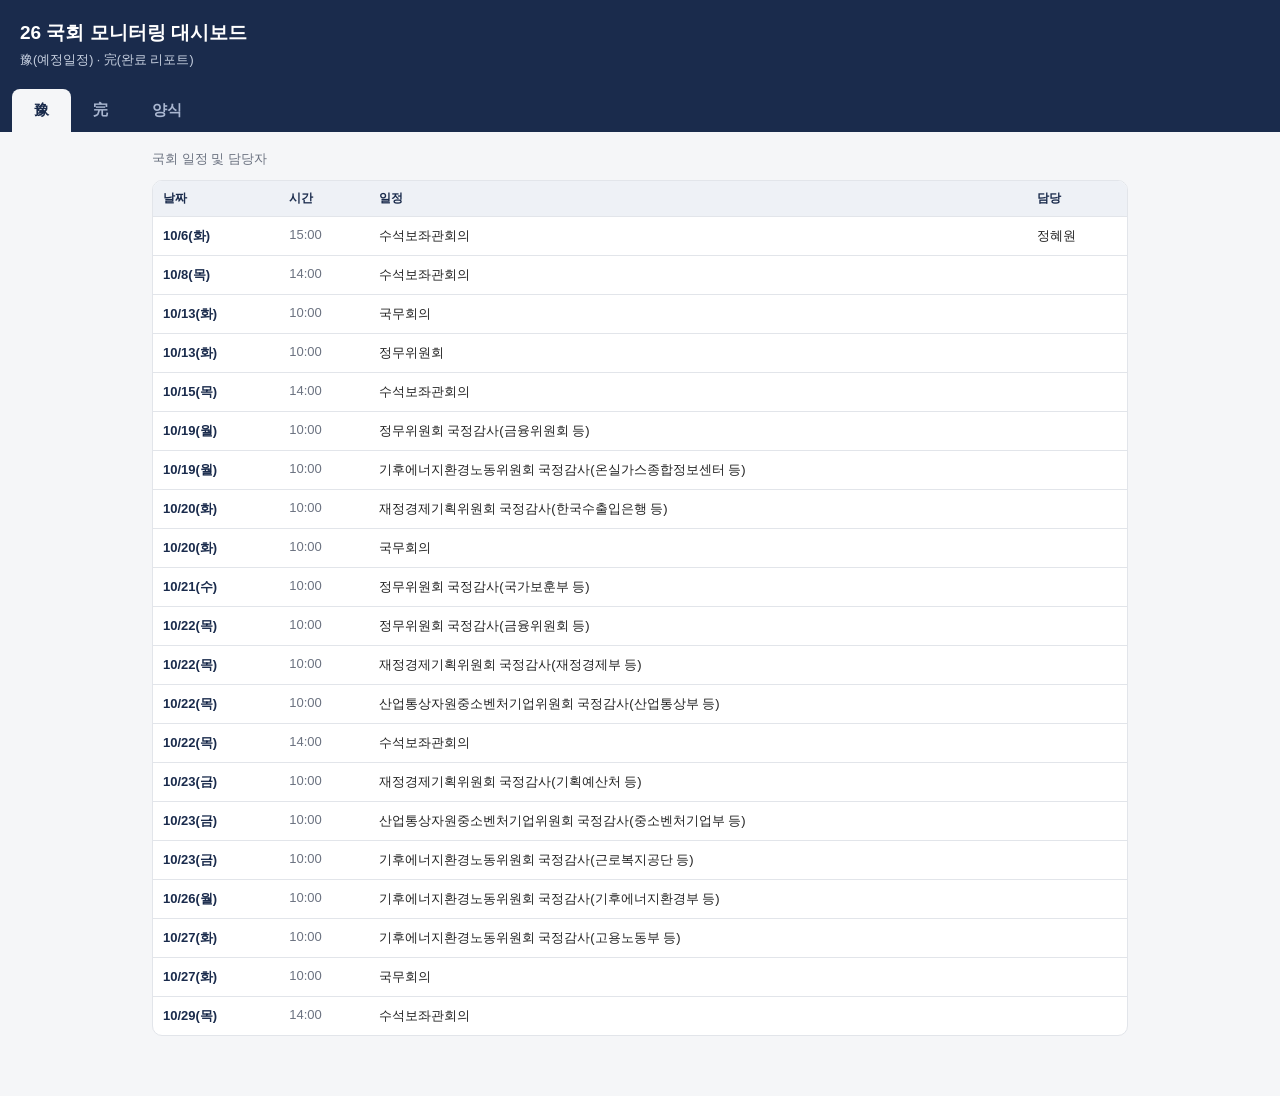
==== index.html @ 40f3c639 "Move Oct 6 cabinet meeting to completed and add supplied report" ====
<!DOCTYPE html>
<html lang="ko">
<head>
<meta charset="UTF-8">
<meta name="viewport" content="width=device-width, initial-scale=1.0">
<title>26 국회 모니터링 대시보드</title>
<style>
  * { box-sizing: border-box; }
  body {
    margin: 0;
    font-family: -apple-system, BlinkMacSystemFont, "Segoe UI", "Malgun Gothic", sans-serif;
    background: #f5f6f8;
    color: #222;
  }
  .tab-radio { display: none; }

  header {
    background: #1a2b4c;
    color: #fff;
    padding: 20px 20px;
  }
  header h1 {
    margin: 0;
    font-size: 19px;
    font-weight: 700;
  }
  header p {
    margin: 6px 0 0;
    font-size: 12.5px;
    color: #c7d0e0;
  }

  .tabs {
    display: flex;
    background: #1a2b4c;
    padding: 0 12px;
  }
  .tab-btn {
    display: inline-block;
    padding: 12px 22px;
    color: #a9b6d0;
    font-size: 15px;
    font-weight: 600;
    border-radius: 8px 8px 0 0;
    cursor: pointer;
  }
  #tab-yeo:checked ~ .tabs label[for="tab-yeo"],
  #tab-wan:checked ~ .tabs label[for="tab-wan"],
  #tab-forms:checked ~ .tabs label[for="tab-forms"] {
    background: #f5f6f8;
    color: #1a2b4c;
  }

  main {
    max-width: 1000px;
    margin: 0 auto;
    padding: 18px 12px 60px;
  }
  .panel { display: none; }
  #tab-yeo:checked ~ main #panel-upcoming { display: block; }
  #tab-wan:checked ~ main #panel-done { display: block; }

  .panel-desc {
    margin: 0 0 12px;
    font-size: 13px;
    color: #6b7280;
  }

  .table-wrap {
    width: 100%;
    overflow-x: auto;
    -webkit-overflow-scrolling: touch;
    background: #ffffff;
    border: 1px solid #e2e5ea;
    border-radius: 10px;
  }
  table {
    width: 100%;
    min-width: 480px;
    border-collapse: collapse;
  }
  thead th {
    background: #eef1f6;
    color: #1a2b4c;
    font-size: 12px;
    text-align: left;
    padding: 9px 10px;
    border-bottom: 1px solid #e2e5ea;
    white-space: nowrap;
  }
  tbody td {
    padding: 10px 10px;
    font-size: 13px;
    border-bottom: 1px solid #e2e5ea;
    vertical-align: top;
  }
  tbody tr:last-child td { border-bottom: none; }
  tbody tr.done-row { background: #f0f3f8; }
  td.col-date {
    white-space: nowrap;
    font-weight: 700;
    color: #1a2b4c;
  }
  td.col-time {
    white-space: nowrap;
    color: #6b7280;
  }
  td.col-report { min-width: 140px; }

  .no-report {
    color: #9aa1ab;
    font-size: 12px;
  }

  .report-btn {
    display: inline-block;
    border: 1px solid #bfe3bf;
    background: #eef6ee;
    color: #2f7a3d;
    padding: 6px 10px;
    border-radius: 7px;
    font-size: 12px;
    font-weight: 600;
    cursor: pointer;
    font-family: inherit;
  }

  .modal-overlay {
    display: none;
    position: fixed;
    inset: 0;
    background: rgba(20, 24, 34, 0.55);
    z-index: 1000;
    padding: 16px;
    align-items: center;
    justify-content: center;
  }
  .modal-overlay.open {
    display: flex;
  }
  .modal-box {
    background: #fff;
    border-radius: 12px;
    width: 100%;
    max-width: 640px;
    max-height: 85vh;
    display: flex;
    flex-direction: column;
    overflow: hidden;
    box-shadow: 0 10px 40px rgba(0,0,0,0.25);
  }
  .modal-header {
    display: flex;
    justify-content: flex-end;
    gap: 8px;
    padding: 10px 12px;
    border-bottom: 1px solid #e2e5ea;
    flex-shrink: 0;
  }
  .modal-header button {
    border: 1px solid #d5d9e0;
    background: #f5f6f8;
    color: #1a2b4c;
    padding: 7px 12px;
    border-radius: 7px;
    font-size: 12.5px;
    font-weight: 600;
    cursor: pointer;
    font-family: inherit;
  }
  .modal-header button#copyBtn {
    border-color: #bfe3bf;
    background: #eef6ee;
    color: #2f7a3d;
  }
  .modal-header button#closeBtn {
    border-color: #e3c1c1;
    background: #fbeeee;
    color: #a33b3b;
  }
  .modal-body {
    white-space: pre-wrap;
    font-size: 12.5px;
    line-height: 1.6;
    padding: 14px;
    color: #333;
    overflow-y: auto;
  }
  #tab-forms:checked ~ main #panel-forms { display: block; }
  .form-buttons { display: flex; flex-wrap: wrap; gap: 12px; }
  .form-buttons button { padding: 14px 20px; font-size: 14px; }
  .modal-body { overflow-wrap: anywhere; }
  .modal-title { margin: 0 auto 0 0; align-self: center; font-size: 14px; color: #1a2b4c; }
  .modal-status { padding: 0 14px; font-size: 12px; color: #a33b3b; }
  .modal-status:empty { display: none; }
  button:focus-visible, .tab-btn:focus-visible { outline: 2px solid #2f7a3d; outline-offset: 3px; }
  .done-totals { text-align: right; font-size: 13px; font-weight: 600; color: #1a2b4c; margin: 0 0 12px; }
  .month-group { margin-bottom: 14px; border: 1px solid #d5dce7; border-radius: 10px; background: #fff; overflow: hidden; }
  .month-group summary { display: flex; justify-content: space-between; align-items: center; gap: 12px; padding: 14px 16px; background: #e8edf5; color: #1a2b4c; font-size: 15px; font-weight: 700; cursor: pointer; list-style: none; }
  .month-group summary::-webkit-details-marker { display: none; }
  .month-group summary:focus-visible { outline: 2px solid #2f7a3d; outline-offset: -3px; }
  .month-toggle { font-size: 12px; font-weight: 500; }
  .month-group .when-open { display: none; }
  .month-group[open] .when-open { display: inline; }
  .month-group[open] .when-closed { display: none; }
  .month-group .table-wrap { border: 0; border-top: 1px solid #d5dce7; border-radius: 0; }

  /* Fit both schedule tables to phone screens without hiding content. */
  @media (max-width: 600px) {
    main { padding: 14px 8px 40px; }
    table { min-width: 0; table-layout: fixed; }
    thead th, tbody td { padding: 10px 4px; font-size: 12px; line-height: 1.5; }
    thead th:nth-child(1) { width: 65px; }
    thead th:nth-child(2) { width: 44px; }
    thead th:nth-child(4) { width: 46px; }
    #panel-done thead th:nth-child(5) { width: 48px; }
    td.col-time { white-space: normal; overflow-wrap: anywhere; }
    tbody td:nth-child(3), tbody td:nth-child(4) {
      white-space: normal;
      overflow-wrap: anywhere;
      word-break: normal;
    }
    td.col-report { min-width: 0; }
    .col-report .report-btn {
      width: 100%;
      min-height: 40px;
      padding: 6px 2px;
      white-space: nowrap;
    }
    .month-group summary { padding: 12px 10px; }
  }
</style>
</head>
<body>

<input type="radio" id="tab-yeo" name="tabgroup" class="tab-radio" checked>
<input type="radio" id="tab-wan" name="tabgroup" class="tab-radio">
<input type="radio" id="tab-forms" name="tabgroup" class="tab-radio">

<header>
  <h1>26 국회 모니터링 대시보드</h1>
  <p>豫(예정일정) · 完(완료 리포트)</p>
</header>

<div class="tabs">
  <label for="tab-yeo" class="tab-btn">豫</label>
  <label for="tab-wan" class="tab-btn">完</label>
  <label for="tab-forms" class="tab-btn" tabindex="0">양식</label>
</div>

<main>
  <section class="panel" id="panel-upcoming">
    <p class="panel-desc">국회 일정 및 담당자</p>
    <div class="table-wrap">
      <table>
        <thead>
          <tr><th>날짜</th><th>시간</th><th>일정</th><th>담당</th></tr>
        </thead>
        <tbody>
          
          
          <tr>
            <td class="col-date">10/6(화)</td>
            <td class="col-time">15:00</td>
            <td>수석보좌관회의</td>
            <td>정혜원</td>
          </tr>
          <tr>
            <td class="col-date">10/8(목)</td>
            <td class="col-time">14:00</td>
            <td>수석보좌관회의</td>
            <td></td>
          </tr>
          <tr>
            <td class="col-date">10/13(화)</td>
            <td class="col-time">10:00</td>
            <td>국무회의</td>
            <td></td>
          </tr>
          <tr>
            <td class="col-date">10/13(화)</td>
            <td class="col-time">10:00</td>
            <td>정무위원회</td>
            <td></td>
          </tr>
          <tr>
            <td class="col-date">10/15(목)</td>
            <td class="col-time">14:00</td>
            <td>수석보좌관회의</td>
            <td></td>
          </tr>
          <tr>
            <td class="col-date">10/19(월)</td>
            <td class="col-time">10:00</td>
            <td>정무위원회 국정감사(금융위원회 등)</td>
            <td></td>
          </tr>
          <tr>
            <td class="col-date">10/19(월)</td>
            <td class="col-time">10:00</td>
            <td>기후에너지환경노동위원회 국정감사(온실가스종합정보센터 등)</td>
            <td></td>
          </tr>
          <tr>
            <td class="col-date">10/20(화)</td>
            <td class="col-time">10:00</td>
            <td>재정경제기획위원회 국정감사(한국수출입은행 등)</td>
            <td></td>
          </tr>
          <tr>
            <td class="col-date">10/20(화)</td>
            <td class="col-time">10:00</td>
            <td>국무회의</td>
            <td></td>
          </tr>
          <tr>
            <td class="col-date">10/21(수)</td>
            <td class="col-time">10:00</td>
            <td>정무위원회 국정감사(국가보훈부 등)</td>
            <td></td>
          </tr>
          <tr>
            <td class="col-date">10/22(목)</td>
            <td class="col-time">10:00</td>
            <td>정무위원회 국정감사(금융위원회 등)</td>
            <td></td>
          </tr>
          <tr>
            <td class="col-date">10/22(목)</td>
            <td class="col-time">10:00</td>
            <td>재정경제기획위원회 국정감사(재정경제부 등)</td>
            <td></td>
          </tr>
          <tr>
            <td class="col-date">10/22(목)</td>
            <td class="col-time">10:00</td>
            <td>산업통상자원중소벤처기업위원회 국정감사(산업통상부 등)</td>
            <td></td>
          </tr>
          <tr>
            <td class="col-date">10/22(목)</td>
            <td class="col-time">14:00</td>
            <td>수석보좌관회의</td>
            <td></td>
          </tr>
          <tr>
            <td class="col-date">10/23(금)</td>
            <td class="col-time">10:00</td>
            <td>재정경제기획위원회 국정감사(기획예산처 등)</td>
            <td></td>
          </tr>
          <tr>
            <td class="col-date">10/23(금)</td>
            <td class="col-time">10:00</td>
            <td>산업통상자원중소벤처기업위원회 국정감사(중소벤처기업부 등)</td>
            <td></td>
          </tr>
          <tr>
            <td class="col-date">10/23(금)</td>
            <td class="col-time">10:00</td>
            <td>기후에너지환경노동위원회 국정감사(근로복지공단 등)</td>
            <td></td>
          </tr>
          <tr>
            <td class="col-date">10/26(월)</td>
            <td class="col-time">10:00</td>
            <td>기후에너지환경노동위원회 국정감사(기후에너지환경부 등)</td>
            <td></td>
          </tr>
          <tr>
            <td class="col-date">10/27(화)</td>
            <td class="col-time">10:00</td>
            <td>기후에너지환경노동위원회 국정감사(고용노동부 등)</td>
            <td></td>
          </tr>
          <tr>
            <td class="col-date">10/27(화)</td>
            <td class="col-time">10:00</td>
            <td>국무회의</td>
            <td></td>
          </tr>
          <tr>
            <td class="col-date">10/29(목)</td>
            <td class="col-time">14:00</td>
            <td>수석보좌관회의</td>
            <td></td>
          </tr>
        </tbody>
      </table>
    </div>
  </section>

  <section class="panel" id="panel-done">
    <p class="panel-desc">월별 일정을 펼쳐 리포트를 확인하세요.</p>
    <div class="done-totals" id="doneTotals">회의 31개 · 리포트 25개</div>
    <div id="doneMonths">
      <details class="month-group" data-month="2026-10" open>
        <summary><span>'26.10月</span><span class="month-toggle"><span class="when-closed">펼치기 ▼</span><span class="when-open">접기 ▲</span></span></summary>
        <div class="table-wrap"><table><thead>
          <tr><th>날짜</th><th>시간</th><th>일정</th><th>담당</th><th>리포트</th></tr>
        </thead><tbody>
          <tr class="done-row">
            <td class="col-date">10/6(화)</td>
            <td class="col-time">10:00</td>
            <td>국무회의</td>
            <td>정혜원</td>
            <td class="col-report"><button class="report-btn" data-target="report-25">보기</button></td>
          </tr>
          <tr class="done-row">
            <td class="col-date">10/6(화)</td>
            <td class="col-time">10:00</td>
            <td>기후에너지환경노동위원회</td>
            <td>김윤정</td>
            <td class="col-report"><button class="report-btn" data-target="report-24">보기</button></td>
          </tr>
          <tr class="done-row">
            <td class="col-date">10/1(목)</td>
            <td class="col-time">10:00</td>
            <td>재정경제기획위원회 조세소위원회</td>
            <td>김윤정</td>
            <td class="col-report">미방</td>
          </tr>
                  <tr class="done-row">
            <td class="col-date">10/1(목)</td>
            <td class="col-time">14:00</td>
            <td>국회 본회의</td>
            <td>김윤정</td>
            <td class="col-report"><button class="report-btn" data-target="report-21">보기</button></td>
          </tr>
          <tr class="done-row">
            <td class="col-date">10/1(목)</td>
            <td class="col-time">15:00</td>
            <td>수석보좌관회의</td>
            <td>기하영</td>
            <td class="col-report"><button class="report-btn" data-target="report-22">보기</button></td>
          </tr>
          <tr class="done-row">
            <td class="col-date">10/1(목)</td>
            <td class="col-time"></td>
            <td>정무위원회</td>
            <td>김윤정</td>
            <td class="col-report"><button class="report-btn" data-target="report-23">보기</button></td>
          </tr>
        </tbody></table></div>
      </details>
      <details class="month-group" data-month="2026-09">
        <summary><span>'26.9月</span><span class="month-toggle"><span class="when-closed">펼치기 ▼</span><span class="when-open">접기 ▲</span></span></summary>
        <div class="table-wrap"><table><thead>
          <tr><th>날짜</th><th>시간</th><th>일정</th><th>담당</th><th>리포트</th></tr>
        </thead><tbody>
          <tr class="done-row">
            <td class="col-date">9/29(화)</td>
            <td class="col-time">10:00</td>
            <td>국무회의</td>
            <td>정혜원</td>
            <td class="col-report"><button class="report-btn" data-target="report-20">보기</button></td>
          </tr>
          <tr class="done-row">
            <td class="col-date">9/29(화)</td>
            <td class="col-time">14:00</td>
            <td>기후에너지환경노동위원회 법안소위(화관법, 전기사업법 등)</td>
            <td>김윤정</td>
            <td class="col-report">취소</td>
          </tr>
          <tr class="done-row">
            <td class="col-date">9/28(월)</td>
            <td class="col-time">14:00</td>
            <td>재정경제기획위원회 전체회의(국감 증인 의결)</td>
            <td>정혜원</td>
            <td class="col-report"><button class="report-btn" data-target="report-17">보기</button></td>
          </tr>
          <tr class="done-row">
            <td class="col-date">9/28(월)</td>
            <td class="col-time">16:00</td>
            <td>정무위원회 전체회의(국감 증인 의결)</td>
            <td>조환성</td>
            <td class="col-report"><button class="report-btn" data-target="report-18">보기</button></td>
          </tr>
          <tr class="done-row">
            <td class="col-date">9/28(월)</td>
            <td class="col-time">17:00</td>
            <td>기후에너지환경노동위원회 전체회의(국감 증인 의결)</td>
            <td>김윤정</td>
            <td class="col-report"><button class="report-btn" data-target="report-19">보기</button></td>
          </tr>
          <tr class="done-row">
            <td class="col-date">9/22(화)</td>
            <td class="col-time">09:30</td>
            <td>재정경제기획위원회 전체회의</td>
            <td>곽동현</td>
            <td class="col-report"><button class="report-btn" data-target="report-15">보기</button></td>
          </tr>
          <tr class="done-row">
            <td class="col-date">9/22(화)</td>
            <td class="col-time">09:30</td>
            <td>산업통상자원중소벤처기업위원회 전체회의</td>
            <td>정혜원</td>
            <td class="col-report"><button class="report-btn" data-target="report-16">보기</button></td>
          </tr>
          <tr class="done-row">
            <td class="col-date">9/21(월)</td>
            <td class="col-time">14:00</td>
            <td>수석보좌관회의</td>
            <td>곽동현</td>
            <td class="col-report"><button class="report-btn" data-target="report-14">보기</button></td>
          </tr>
          <tr class="done-row">
            <td class="col-date">9/18(금)</td>
            <td class="col-time">10:00</td>
            <td>대통령 기자회견</td>
            <td>조환성</td>
            <td class="col-report"><button class="report-btn" data-target="report-13">보기</button></td>
          </tr>
          <tr class="done-row">
            <td class="col-date">9/17(목)</td>
            <td class="col-time">10:00</td>
            <td>정무위원회</td>
            <td>김윤정</td>
            <td class="col-report"><button class="report-btn" data-target="report-11">보기</button></td>
          </tr>
          <tr class="done-row">
            <td class="col-date">9/17(목)</td>
            <td class="col-time">11:00</td>
            <td>산업통상자원중소벤처기업위원회 전체회의</td>
            <td>김윤정</td>
            <td class="col-report">취소</td>
          </tr>
<tr class="done-row">
            <td class="col-date">9/17(목)</td>
            <td class="col-time">14:00</td>
            <td>정기회/본회의</td>
            <td>김윤정</td>
            <td class="col-report"><button class="report-btn" data-target="report-12">보기</button></td>
          </tr>
<tr class="done-row">
            <td class="col-date">9/15(화)</td>
            <td class="col-time">10:00</td>
            <td>국무회의</td>
            <td>조환성</td>
          <td class="col-report">미방</td></tr>
<tr class="done-row"><td class="col-date">9/15(화)</td><td class="col-time">10:00</td><td>재정경제부장관 인사청문회</td><td>곽동현</td><td class="col-report"><button class="report-btn" data-target="report-7">보기</button></td></tr>
<tr class="done-row">
            <td class="col-date">9/11(금)</td>
            <td class="col-time">14:00</td>
            <td>본회의-대정부질문(경제)</td>
            <td>김윤정</td>
          <td class="col-report"><button class="report-btn" data-target="report-6">보기</button></td></tr>
<tr class="done-row"><td class="col-date">9/11(금)</td><td class="col-time">14:00</td><td>수석보좌관회의</td><td>조환성</td><td class="col-report"><button class="report-btn" data-target="report-10">보기</button></td></tr>
<tr class="done-row">
            <td class="col-date">9/10(목)</td>
            <td class="col-time">14:00</td>
            <td>본회의-대정부질문(외교통일안보)</td>
            <td>정혜원</td>
          <td class="col-report"><button class="report-btn" data-target="report-9">보기</button></td></tr>
<tr class="done-row">
            <td class="col-date">9/10(목)</td>
            <td class="col-time">14:00</td>
            <td>수석보좌관회의</td>
            <td>기하영</td>
          <td class="col-report">미방</td></tr>
<tr class="done-row">
            <td class="col-date">9/9(수)</td>
            <td class="col-time">14:00</td>
            <td>본회의-대정부질문(정치)</td>
            <td>곽동현</td>
          <td class="col-report"><button class="report-btn" data-target="report-8">보기</button></td></tr>
<tr class="done-row">
            <td class="col-date">9/8(화)</td>
            <td class="col-time">14:00</td>
            <td>재정경제기획위원회 전체회의</td>
            <td>정혜원</td>
            <td class="col-report">
              <button class="report-btn" data-target="report-5">보기</button>
            </td>
          </tr>
<tr class="done-row">
            <td class="col-date">9/8(화)</td>
            <td class="col-time">10:00</td>
            <td>국무회의</td>
            <td>기하영</td>
            <td class="col-report">미방</td>
          </tr>
<tr class="done-row">
            <td class="col-date">9/8(화)</td>
            <td class="col-time">본회의 산회 직후</td>
            <td>과학기술정보방송통신위원회(SMR특별법-허성근)</td>
            <td>조환성</td>
            <td class="col-report">
              <button class="report-btn" data-target="report-3">보기</button>
              
            </td>
          </tr>
<tr class="done-row">
            <td class="col-date">9/8(화)</td>
            <td class="col-time">본회의 산회 직후</td>
            <td>기후에너지환경노동위원회</td>
            <td>기하영</td>
            <td class="col-report">
              <button class="report-btn" data-target="report-4">보기</button>
              
            </td>
          </tr>
<tr class="done-row">
            <td class="col-date">9/3(목)</td>
            <td class="col-time">10:00</td>
            <td>정무위원회 전체회의</td>
            <td>김윤정&amp;조환성</td>
            <td class="col-report">
              <button class="report-btn" data-target="report-1">보기</button>
              
            </td>
          </tr>
<tr class="done-row">
            <td class="col-date">9/3(목)</td>
            <td class="col-time">14:00</td>
            <td>수석보좌관회의</td>
            <td>곽동현</td>
            <td class="col-report">
              <button class="report-btn" data-target="report-2">보기</button>
              
            </td>
          </tr>
</tbody></table></div>
      </details>
    </div>
  </section>
  <section class="panel" id="panel-forms">
    <p class="panel-desc">보고서 작성용 프롬프트와 양식을 확인하고 복사하세요.</p>
    <div class="form-buttons">
      <button type="button" class="report-btn" data-target="form-prompt">프롬프트 공유</button>
      <button type="button" class="report-btn" data-target="form-sample">Sample</button>
    </div>
  </section>
</main>

<div class="modal-overlay" id="modalOverlay">
  <div class="modal-box" role="dialog" aria-modal="true" aria-labelledby="modalTitle">
    <div class="modal-header">
      <h2 class="modal-title" id="modalTitle">리포트</h2>
      <button id="copyBtn" type="button">복사하기</button>
      <button id="closeBtn" type="button">닫기</button>
    </div>
    <div class="modal-status" id="modalStatus" role="status" aria-live="polite"></div>
    <div class="modal-body" id="modalBody" tabindex="0"></div>
  </div>
</div>

<script>
  var REPORTS = {
  "report-25": "[26년 10월 6일, 제 43회 국무회의] \n\no 당사관련 직접적 언급은 없었음. 다만 중동전쟁에 따른 에너지 수급 동향과 원유 운임 지원이 언급됨. \n\n[국제 정세 및 에너지 수급 동향]\n허정 재정경제부 제2차관: 미·이란 협상 대치와 중국의 석유제품 수출 중단 등 불확실성이 이어지는 가운데, G7의 비축유 공동 방출 합의 소식으로 국제 유가가 소폭 하락함. 사우디 동서 송유관 일부 재가동과 대체 수송·항로 활용으로 중동산 석유 수출 물량은 전쟁 전의 90% 이상 수준으로 회복된 것으로 추정된다고 밝힘 \n대통령: 11월 원유 확보율이 70%로 제시된 이유와, 추가 확보 물량을 현물시장에서 조달하는 것인지 질문\n-> 문신학 청와대 경제성장수석: 현물시장이 아니라 원유 조달은 장기계약이 약 60~70%, 현물 구매가 약 30%라고 설명. 11월 확보율은 장기 계약 물량의 인도 일정이 조정되는 상황도 반영된 수치라고 덧붙임.\n-> 허정 재정경제부 제2차관 : 자료에 처음 70%로 기재됐으나 산업부가 전날 참고자료에서 80%로 수정했다고 설명. 시간이 지나면서 확보량이 늘어날 수 있다고 밝힘 \n\n[원유 대체 도입과 운임 지원]\n대통령: 비중동 지역 원유는 운송 거리가 길어 운임이 오를 수 있다며, 운임 차액 지원을 현재 25%에서 100%까지 확대하는 것인지 확인. 재정 소요 규모와 배럴당 지원액도 질문\n-> 허정 제정경제부 2차관: 운임 차액 지원을 100%까지 확대할 방침이라고 답합. 전체 재정 부담은 크지 않을 것으로 보지만, 구체적인 배럴당 금액은 확인해 답변하겠다고 함.\n대통령: 지원액 자체가 크지 않더라도 기업의 조달 의사결정을 앞당기는 데 도움이 될 수 있다고 언급. \n\no 기타 : 국무회의 안건 \n - 국정감사와 국회/정부 협력 당부, 농어촌 지원과 상생협력기금 조성 규모 확대 (3,555억->1조), 금융기관 개인 정보 유출의 신속한 대응 및 사이버 보안 역량 강조, 수사/공조 기간 개편과 공정한 법 집행, 김장철 물가 민생 대응, 불법 사금융과 취약계층 금융지원, 복지 돌봄 AI 활용 확대, 암표 방지 대책. 농어촌 기본 소득과 지역활성화 방안, 묵은 농지를 활용안 및 태양광 규제 개선, 장례식장 표준 약관과 공정한 거래, 겨울철 취약계층. 농가 지원",
  "report-24": "[ '26.10.6. 국정감사 - 기노위 오전 종료]\n● 안세창 기획조정실장 업무보고 중 Biz.관련 일부 언급\n● 윤재옥(국) 호남 반도체 산단 입지 결정 및 전력공급 계획 실현 가능성 질의 관련 TM 언급 \n\n○ 안세창 기획조정실장 업무보고\n• Biz.관련 주요 내용 | 전력감독원 신설, 전기차 보급 가속화, 배터리 폐자원 순환 이용 강화, 가습기살균제 피해구제법 운영\n• 전문 중 주요 발언 |\n- 재생에너지 확산과 전력망 참여 주체가 폭발적으로 증가하면서 시스템이 복잡해지고 전력산업이 구조적 전환기를 맞이하고 있습니다. 전력감독원을 신설해서 계통 안정성과 시장 공정성을 높이고자 합니다.\n- 전기차 보급도 더 가속화하겠습니다. 택시 렌터카와 같은 영업용 차량을 대상으로 한 전환 지원금, 법인 업무용 차량, 법인 세액 등 인센티브를 확대하겠습니다. 배달용 이륜차, 농기계, 건설기계, 선박 등에 전기화도 추진하겠습니다. 충전 요금 부담 완화를 위한 정책들도 이어나가겠습니다.\n- 배터리 광물, 희토류 등 핵심 광물을 함유한 미래 폐자원의 순환 이용을 강화하겠습니다. 리튬과 희토류의 회수·추출 및 재생에너지 생산까지 아우르는 순환연료 공급 시스템도 구축하겠습니다. 공공과 민간이 함께하는 탈플라스틱 사회도 실현해 나가겠습니다.\n- 올해 4월 개정된 가습기살균제 피해구제법이 10월 8일 시행됩니다.법 시행과 함께 심의 신청 접수를 시작하여 새로운 배상 체계 적용을 차질없이 개시하겠습니다.\n\n○ 윤재옥(국) 질의 (TM 직접 언급)\n• Biz.관련 주요 내용 | TM 직접 언급, 호남반도체 클러스터 관련\n• 전문 | \n● 호남 반도체 산단 입지 결정 및 전력공급 계획 실현 가능성 질의 관련 TM 언급 (윤재옥, 국)\n\n(요약)\n- 질의 : 호남 반도체 산단 입지 결정 주체가 정부인지 기업인지 명확한 입장 및 관련 자료 제출 요구, 전력공급 시기를 2029년 말에서 2028년 1월로 앞당긴 근거와 구체적인 공기 단축 방안, 전력공급 계획의 실현 가능성 질의\n\n- 답변 : 산업부 주관으로 관계 부처 간 전력·용수 공급 논의 진행, 기존 전력선 활용 및 공사 구간 분할 등으로 공기 단축 가능하다고 판단, 구체적인 계획과 관련 자료 별도 제출하겠음\n\n\n(전문)\n윤재옥) 장관님, 최태원 회장이 호남 반도체 클러스터 사업과 관련해서 7월 15일 기자간담회에서 “정부는 호남이 가장 좋다고 판단하신 거고 저는 그렇게 되기를 기대한다. 권한을 가지고 있는 곳에서 잘해 주시면 저희는 거기다 짓겠다”라는 입장을 발표했습니다.\n\n이 발언 취지가 기업이 결정했다고 들리십니까, 아니면 정부가 입지를 결정했다고 들리십니까?\n\n장관) 제가 이 부분은 산업부 소관이라 제가 세부적인 내용을 잘 알고 있지 못합니다. 그래서 제가 답변을 드리는 게 적절치 않아 보입니다.\n\n윤재옥) 장관께서도 반도체 부지를 선정할 때 전력·용수 관련해서 검토를 아마 하셨을 겁니다. 주무 장관이 검토하지 않은 상태에서 입지를 선정했다고 보기에는 상식적으로 어렵지 않습니까? 호남에 반도체 공장이 들어갈 때.\n\n장관) 전력과 용수가 가능한지에 대한 산업부의 실무 부처 간의 논의는 있었을 것 같고요.\n\n윤재옥) 그러니까요. 그 관련해서는 저희가 책임 있게 답변을 드렸습니다. 그래서 기업은 정부가 결정했다는 취지로 이야기를 하고 정부는 기업이 결정했다고….\n\n지금 최초 논의 시점, 또 호남 외에 후보지 검토 여부, 입지 검토 자료 등을 일체 제출하지 않고 있습니다.\n\n지금 기후부 장관께서도 지난번 상임위 업무보고 때도 제가 관련 자료를 제출하라니까 제출 안 하고 있어요, 아직도.\n\n장관) 그리고 저희가 할 수 있는 건 최대한 제출할 수 있도록 하겠습니다.\n\n윤재옥) “제출할 수 있도록 하겠습니다” 했는데 장관께 실무자들한테 확인해 보시면 자료를 제출한 게 없습니다.\n\n장관) 그러니까 저희 소관이 있을 수 있고요.\n\n윤재옥) 아닙니다. 기후부 장관 소관을 저희들이 자료 요청을 하지, 남의 부처 자료를 어떻게 요청하겠습니까? 확인해 보세요.\n\n그리고 지난 7월 16일 날 호남 반도체 산단 1단계 전력공급 방안 잠정안을 발표하면서 29년 말까지 1단계 공급선로 구축을 목표로 사업을 추진하겠다고 발표를 했는데, 8월 11일 날 메가 프로젝트 2차 민관합동점검회의에서 대통령께서 전력·용수 공급계획도 차질 없이 준비해야 한다고 지시하자 기후부는 1단계 공급선로 구축을 2028년 1월로 앞당기겠다고 발표를 했어요.\n\n대통령 말씀에 따라 앞당기겠다고 말씀을 하셨는데, 이렇게 갑자기 1년을 당기겠다고 발표한 근거가 있습니까? 이게 어떤 공기를 어떻게 단축해서 1년을 앞당기겠다는 생각이십니까?\n\n장관) 전체적으로 호남 지역의 반도체 공장을 설치하는 문제는 산업부가 주관하고 있고요. 산업부와 협력해서 저희가….\n\n윤재옥) 산업부가 그걸 와 가지고 발표를 기후부에서 했다니까, 이거 당기겠다고.\n\n장관) 말씀드립니다. 그래서 산업부 쪽에서 언제까지 전력과 용수 공급을 해 달라는 요청이 실무자들 간에 있고, 그에 따라서 저희가 발표를….\n\n윤재옥) 그런데 언론에서 너무 일정이 빠듯하지 않나 하는 취지의 지적을 하니까 기후부에서는 어떻게 이야기하느냐 하면 “주말에도 작업을 쉬지 않고 필요한 경우 야간 작업을 병행하면 최대한 가능하겠다.”\n\n이게 지금 농업적 근면성을 근거로 해결될 수 있는 과제입니까? 예를 들어 이런 과정을 얼마나 단축하고, 공기를 어떻게 단축하고, 새로운 기술을 어떻게 도입해서 하겠다, 이렇게 발표를 해야 신뢰가 가지 않습니까?\n\n장관) 세부적인 사안은 서면으로 제출하겠습니다. 그런 과정에 추후에 무슨 다른 위법한 사안이나 그런 게 없는 걸로 알고 있습니다.\n\n윤재옥) 정부만 전격전을 이유로 계속 합동회의를 하면서 이런저런 발표를 하고 있는데 기업은 완전 뒷짐 지고 있어요. 일언반구도 없어요. 이 정황을 보면 입지를 정부가 결정했다는 정황증거라고 보여집니다.\n\n그리고 28년 말까지 호남 반도체 전력공급계획의 실현 가능성을 한번 따져봤어요.\n\n광주·전남 광주특별시가 지난 9월에 2027년 6월 착공해서 28년 12월까지 준공하겠다고 구체적인 공사 일정을 발표했는데, 최근 10년간 준공된 345kV 지중송전사업 가운데 기존 전력구를 활용한 사업을 제외한 송전선로 건설사업 10건을 확인해 보니까 설계 기간이 평균 15개월, 실제 착공부터 준공까지는 평균 4년 8개월이 소요되는 것으로 이렇게 확인이 됐어요.\n\n공사 기간만 따져도 지금 정부가 제시한 기간 18개월의 3배가 넘습니다. 어떻게 이것을 할 수 있다고 생각하십니까?\n\n장관) 다행히 영광 한빛원전에서 신광주변전소까지 가는 345kV 전력선이 있었고요. 거기에서 분기하여 광주공항까지 약 32km 구간을 분개해서 하는 것은 상대적으로 신장성변전소가 준비되어 있었고….\n\n윤재옥) 장관님, 그와 관련해서 하게 되면 아직 입지도 확정 못 했죠? 설계도 지금 시작이 안 됐잖아요.\n\n장관) 그것 다 준비하고 있는 중입니다.\n\n윤재옥) 준비하고 있지, 지금 설계가 시작됐습니까? 입지가 확정됐습니까?\n\n장관) 기본 검토를 하고 있는 단계인데요. 충분히 잘할 수 있다고 생각합니다.\n\n윤재옥) 그렇게 하시다가 이것 잘못 약속한 것을 못 지키면 어떻게 해야 될 겁니까? 정치적인 파장이나 지역민들의 실망이나 여러 가지 경제적인 파급효과라는 것을 생각하고 계시는 겁니까?\n\n장관) 위원님의 우려에 대해서는 그런 일이 있지 않습니다.\n\n윤재옥) 그것을 제시하고 발표를 하셔야 되는 거예요. 이 정부에서 하는 일 중에 가장 아쉬운 게 근거나 어떤 통계나 이런 것들을 제시하지 않고 그냥 대통령의 말 한마디에 따라서 고무줄로 이렇게 공사 기간을 1년 당겨서 하겠다고 발표한단 말입니다.\n\n이게 안 될 경우에 어떻게 할 것이냐, 그리고 이게 근거가 있는 이야기냐를 검증할 수 있게 해 줘야 되지 않겠습니까?\n\n장관) 충분히 위원님이 걱정하시지 않도록 저희가 자료를 잘 제출하겠습니다. 예를 들면 이렇습니다. 설계 기간이 들어가는 게 있고요. 절대 공기도 있는 거지요. 그런데 공사도 32km 구간을 한 회사가 하느냐, 아니면 예컨대 10km 단위로 끊을 거냐, 아니면 500m 단위로 끊을 거냐에 따라서 여러모로 공기를 단축할 수 있는 방법들이 있습니다. 감안해서 저희가 계획을 세웠고 그 세부적인 사항 별도 보고드리겠습니다.\n\n\n【 '26.10.6. 기노위 국감 - 기후에너지환경부 오후 주질의 완료 】\n*SKI 계열 직접 언급 없음\n\n\u003c 간접 혹은 SK Group 유관 주요 내용 >\n● 이용우(민) 질의에 대한 장관 답변 中 -  렌터카의 전기차 전환 관리 표명\n● 정혜경(진) 질의 - 국회 토론 중 SKT 발언( AIDC의 본질이 글로벌 빅테크를 유치해서 빌려주는 사업) 인용\n● 어기구(민) 질의 - 충남 당진 SKT 데이터센터 건설 언급, SMR 개발 현황 관련\n● 곽상언(민)  질의 - 지역별로 다른 요금을 책정하는 것은 기술적으로 불가능 주장\n● 박정(민) 질의 -  전기료 선납금 (SK하이닉스 언급) 관련, 전통 산업(석유화학 언급) 지원 필요\n\n\u003c 간접 혹은 SK Group 유관 상세 >\n\n○ 이용우(민)  - B.Biz 관련 간접 영향\n• Biz.관련 주요 내용 | 렌터카 전기차/무공해차 도입 실적 및 온실가스 감축효과 未확인 관련 질의, 장관은 렌터카의 전기차 전환 관리 표명\n• 전문 중 주요 발언 | - 이용우(민) ,  = 김성환 기후부 장관\n- 네, 인천 서구 을 이용우 의원입니다, 장관님. 네, 녹색정책금융 질의하겠습니다. 정부가 22년부터 25년까지 4년 동안 온실가스 감축 기업에 지원하는 녹색정책금융을 통해 렌터카업계에만 대출 이자를 무려 약 130억 원 지원했습니다. 배터리 석유화학 분야 지원에 이어 세 번째로 큰 규모입니다. 폐지라기보다는 렌터카 업체의 운행하는 신규로 구매하는 차량을 모두 전기차로 할 수 있도록 내연차 전환 지원금도 시행한다고 하는데 이게 대출이자를 녹색정책금융으로 또 지원하고 있어요. 이 부분과 관련해서는 녹색정책금융 전반을 좀 재설계를 할 필요가 있지 않나 싶은데요. 알고 계시나요? \n= 네, 의원님 말씀 주셔서 지금 들여다보고 있습니다.\n- 같은 기간 온실가스를 포집하는 탄소 포집 활용 저장 CCUS 업계에는 약 30억 원 정도만 지원했습니다. 렌터카 업계가 약 4.3배 많은 지원을 받은 셈이죠.\n친환경 기술로 온실가스 감축 노력을 하는 기업보다 차량 대여업으로 온실가스를 직간접 배출하는 렌터카 업계가 더 많은 지원을 받는 상황입니다. 정부 지원이 없으면 추진하기 어려운 탄소감축 기술과 산업 전환 등에 정책금융을 우선 투입하는 것이 적절할 것 같은데요, 어떻습니까?\n= 제가 이 부분에 대해서는 한번 살펴보고 \n- 한번 살펴보세요. 더 심각한 문제는 기후부가 렌터카 업계의 무공해차 도입 계획서만으로 대출 이자 지원을 하고 실제 차량 도입 실적, 온실가스 감축 실적을 사후적으로 확인하지는 않는다는 겁니다. 즉 내연차를 구매했는지, 무공해차를 얼마나 구매했는지 확인하고 있지 않습니다. 이게 기후부의 회신 답변 내용이고요. 굉장히 불합리하고 기후부가 제대로 안 챙기고 있다 이런 인상인데요. 개선해야 될 것 같은데요, 어떻습니까?\n=네, 제가 최근에 모든 차량을 다 전기차 내지 수소차로 바꾸는 것과 관련해서 이 렌터카도 포함되어 있는데 위원님 말씀 주셨으니만큼 꼼꼼하게 챙겨서 차제에 렌터카도 빨리 전기차로 전환할 수 있도록 잘 챙기고 보고드리도록 하겠습니다. \n- 근본적으로는 자금 수요가 크고 감축 효과가 직접적인 기업의 탄소감축 기술 혁신 노력에 지원하는 것과는 달리 이미 예정된 영업활동의 녹색 정책자금융을 지원하는 것이 적절한지 의문입니다. 한정된 예산에 우선순위를 정해야 되는데요. 렌터카업계에 대한 대출이자 지원제도 폐지를 검토하시겠습니까?\n= 폐지라기보다는 렌터카 업체의 운행하는 신규로 구매하는 차량을 모두 전기차로 할 수 있도록 내연차 전환 지원금도 시행한다고 하는데 이게 대출이자를 녹색정책금융으로 또 지원하고 있어요. 이 부분과 관련해서는 녹색정책금융 전반을 좀 재설계를 할 필요가 있지 않나 싶은데요. 검토해서 종감 전까지 보고해 주세요. \n= 그렇게 하겠습니다.\n\n○ 정혜경(진) 질의 - SKT 언급\n• Biz.관련 주요 내용 | 국회토론 중 SKT 발언 인용\n• 전문 중 주요 발언 |  - 정혜경(진) ,  = 김성환 기후부 장관\n- 정부는 AI 3대 강국을 말하고 데이터센터를 많이 짓는 것이 국내 AI 역량을 키우는 데 어떻게 기여하는지에 대해서 밝혀야 한다고 저는 생각합니다. 얼마 전 국회 토론회에서 SKT는 AI 데이터센터의 본질이 글로벌 빅테크를 유치해서 빌려주는 사업이라고 밝혔습니다. 잘 알고 계시죠? 사실상 해외 빅테크에게 임대하거나 구독 서비스를 제공하는 부동산 사업이라는 겁니다. 해외 빅테크만 좋은 일을 시키는 것이 아니냐는 우려를 실제로 따져봐야 합니다. SKT가 밝힌 것처럼 해외 빅테크 데이터센터를 임대하는 데이터센터 수요를 국가가 모두 받아줘야 되는 겁니까? 기후부가 국내 산업과 지역에 돌아가는 이익을 따지지 않고 전력 공급부터 책임져서는 안 된다고 생각을 합니다. ....(중략) 검증하지 않은 수치로 전력계획을 결정해도 되는 겁니까?\n= 네, 아직 뭐 결정된 거 없습니다. 그거는 그 토론회 과정에서 현재 상황에 대한 여러 가지 요소들을 고려해서 그냥 전문가가 발표한 내용이고요. 아직 확정된 건 아니니까 의원님 내용을 잘 감안해서 최종적으로는 정하도록 하겠습니다.\n\n○ 어기구(민) 질의 - SKT 언급\n• Biz.관련 주요 내용 | 충남 당진 SKT 데이터센터 건설 관련 \n• 전문 중 주요 발언 |  - 어기구(민) ,  = 김성환 기후부 장관\n- 네, 우리 정혜경 의원님께서 AI 데이터센터에 대해서 걱정을 많이 하시는데 우리 당진도 지금 1기가와트 SK텔레콤에서 데이터센터를 지금 추진을 하고 있거든요. SK만 5GW를 우리나라에 짓는다는 거예요 .거기에 이제 네이버도 지금 이제 이렇게 짓는데 왜 우리나라에 이렇게 전세계 빅테크가 와가지고 이렇게 데이터센터를 우리나라에 이렇게 많이 투자를 하는지 그 이유를 한번 장관님께서 말씀해주시겠습니까\n= 잘 아시겠지만 미국은 전력공급이 민영화 되어있어서 기가와트급 데이터센터를 지으려면 우리나라 기준으로 3, 4 kV의 고압 전력망이 필요로 합니다. 그런데 미국은 그걸 신규로 하면 지역별로 쪼개져 있기 때문에 그것에 필요한 요금이 다 소위 주택용 전기요금으로 전가될 가능성이 높기 때문에 반대가 좀 있습니다만 저희는 기 3, 4 kV 전력망이 공급이 가능한 곳에 지금 기가와트급 데이터센터를 설치하려고 하고 있습니다.\n\n○ 어기구(민) 질의 - SMR  개발 현황\n• Biz.관련 주요 내용 | (두산) SMR 개발 현황, i-SMR 중심 상용화 일정\n• 전문 중 주요 발언 |  - 어기구(민) ,  = 김성환 기후부 장관\n- 그리고 여기에 대한 전력을 또 다른 데에서 전원을 만들어야 되는 거 아니겠습니까? 그렇습니다. 그렇게 되면 지금 원전, 기존의 원전, 지금 짓고 있는 것도 있고 이렇게 있을 텐데 그럼 원전을 더 추가로, 신규로 지금 뭐 건설할 계획을 갖고 있는 건가요? 이게 이제 12차 전기본에 뭐 들어가나요, 이런 것들이?\n= 네, 그래서 12차 전기본에 원전 수요를 어떻게 할 것인가에 대해서, 이 12차 전기본은 이재명 정부가 처음으로 세우는 전력수급 계획이기 때문에 그 부분에 대해서 국민 공론과정을 거쳐서 추진할 예정으로 있습니다. \n- 장관님들 아시겠지만 이 원전을 이렇게 증설하는 것은 이 고준위 방사성 폐기물, 이게 지금 거의 다 꽉 포화 상태잖아요. 이걸 어떻게 처리할 것인가라는 걸 전제해야 아마 이걸 생각을 해야 될 것 같고. \n= 그렇습니다.\n- 또 아까 그 업무보고에도 보면 이 SMR, 이 소형 모듈 원전을 갖다가 중점적으로 이렇게 지원하겠다 이렇게 말씀을 하시던데 이 SMR을 어느 정도 지금 상용화 단계에 와 있습니까? 어느 정도 지금 우리가 기술력을 갖고 있습니까? \n= 지금 창원에 있는 두산에너빌리티는 전 세계 원전의 일종의 SMR 파운드리를 하겠다고 하는 계획을 갖고 전용 공장을 새로 짓고 있는 단계이고요. 국내에 소위 i-SMR이 이제 조만간 설계를 거쳐서 허가를 받으면 착공에 들어가게 됩니다. 그래서 그 i-SMR을 필두로 해서 소듐형이나 용융형이나 고온가스로 등의 다양한 형태의 SMR에 대한 일종의 제조의 중심지로 준비하고 있는 단계입니다. \n- 그럼 지금 i-SMR 등등 해가지고 한 2035년 정도 되면 상용화 가능하다고 봅니까, 정부는?\n= 지금 11차 전기본에 법적 계획으로 30년 착공, 35년에 준공 후 발전 이렇게 계획을 세우고 있습니다. \n- 네, 좋습니다.\n\n○ 곽상언(민) 질의 - 지역별 전기요금제도 가능성 관련 논쟁\n• Biz.관련 주요 내용 | \n(의원) 한국의 전력망이 단일계통으로 통합되어 지역별 다른 요금 책정은 불가\n(장관) 송전망 흐름 통해 비용 계산 가능, 송전 비용, 지역 전력 자립도, 국가균형발전지수 3가지 고려\n• 전문 중 주요 발언 |  - 곽상언(민) ,  = 김성환 기후부 장관\n- 장관님, 그 장관님께서 만약에 세금으로 재원을 마련해서 어느 특정 회사에 해마다 직접 870억원가량의 돈을 준다고 가정해봅시다. 그럼 어떤 일이 벌어지겠습니까 \n= 네, 질문을 더 해주시면 감사하겠습니다.\n- 아니, 어떤 회사에다가 870억 원을 준다고 가정해 보면 그것이 가능한 일이겠습니까? 안 되겠죠, 그죠? 네 더 질문, 다시 질문 드리겠습니다. 그럼 세금이 아니고 만약에 지금 장관님께서 감독하시는 감독기관, 인 공기업의 돈 870억을 끌어다가 어떤 회사에게 해마다 직접 준다고 가정하면 이건 가능한 일이겠습니까? 질문 드리는 겁니다.\n= 네, 질문하시죠. \n- 세 번째 질문 드릴게요. 돈을 그럼 직접 주는 것이 아니고 지금 규정을 바꿔가지고 어떤 특정 회사에 해마다 870억 원을 이익을 준다, 그렇게 가정해보면 이거는 가능한 일이겠습니까? 특정하게 뭐 불합리하게 이익을 주는 건 안 맞겠죠.\n= 그렇죠, 그렇죠. 착하게 살자라는 얘기랑 같은 얘기 아닙니까?\n- 그러니까요. 가능하거나 제대로 된 규정이라면 가능한 것이고 그것이 아니라면 불가능한 것이겠죠, 그죠? 자, 그럼 하나 더 물어볼게요. 근데 이 정부가 바꾸려고 하는 그 규정이 처음부터 성립할 수 없거나 불가능한 규정이라면 그 만약에 그 정책을 장관님께 추진하신다면 어떤 일이 벌어지겠습니까 안 되겠죠, 그죠? 안 되겠죠, 그죠? \n= 예\n- 그 화면 띄워주세요. 오늘 기후부에 나눠주신 그 업무보고 10페이지에 있는 자료인데요 네, 산업용 지역 전기요금 제입니다. 제가 그 장관님께 추진해서는 안 된다고 강력하게 여러 차례 말씀을 드렸었는데 지금 이 제도를 지금 추진하고 계신다고 업무보고에까지 나왔습니다. 그래서 제가 부득이 이에 대해서 좀 질의를 좀 드리겠습니다. 지난 8월달 상임위에서 저희가 이렇게 질문드렸어요. 이 지역 전기요금제가 지산지소, 그러니까 생산지와 소비자가 일치하는 것 전제로 하느냐. 그러니까 장관님께서 그렇다고 답변하셨죠. 그리고 제가 또 하나 질문드렸어요. 하나의 전력망에서 공급되는 전기가 어느 발전소의 전기인지 구별할 수 있느냐라고 여쭤봤더니 장관님께서 가능하다, 그렇게 말씀하셨습니다. 장관님, 제가 다시 한번 답변할 수 있는 기회를 드리겠습니다. 장관님, 이 지금 사무실에 있는 전기 어느 발전소에서 오는 겁니까? \n= 이 여기에서 제일 가까운 발전소에도 올 가능성이 높습니다. 다만 꼬리표를 늘 달고 있지 않기 때문에, \n- 가능성 말고요. 지금 거기 어느 발전소에서 오는 건지 말씀하실 수 있어야 됩니다. 가장 가까이 있는 발전소가 당인리 발전소입니다. 2킬로미터 바깥에 있고요. 가장 먼 발전소가 고리원전 2호기입니다. 320킬로미터입니다. 자, 320킬로미터 멀리 있는 발전소에 있는 전기, 지금 여기 들어있습니까, 안 들어있습니까?\n= 있을 수도 있고 아닐 수도 있습니다. \n- 있을 수 있죠, 당연히.\n= 네, 있을 수도 있고 아닐 수도 있습니다. \n- 구분을 못한다는 거죠?\n= 아닙니다. \n- 그게 구분을 못하는 겁니다\n= 원래 아니 그러니까 의원님이 질문하시는 취지에 대해서는 제가 동의합니다. 다만 그 전기라고 하는 그것에 대한 물리학적 특성을 조금만 의원님이 좀 깊이 들여다보시면 의원님의 취지가 전혀 틀렸다 이런 건 아닙니다만 송전망과 송전 비용에 대한 문제를 추산할 수 있습니다, 충분히. 그 부분에 대해서는 별도로 또 설명드리겠습니다. \n- 이게 구별이 돼야지만 지금 가능한 거기 때문에 제가 다시 한번 질문드리는 거고요. 송전망의 이용 비용을 계산할 수 있습니다. 전기적으로 물리적으로 불가능하게 되면 지역별 요금제가 불가하기 때문에 제가 다시 한번 확인을 드리는 겁니다. 자 그럼 저 앞에 있는 전기는 어디서 오는 겁니까? 저 창밖에 있는 전기? 다 불가능한 겁니다. 이것이 왜 불가능하냐 하면 대한민국에는 전력망이 하나로 되어 있기 때문에 불가능한 겁니다. 만약에 이렇게 전력망 별로 분리돼 있으면 전력망별로 전기요금 체계를 달리할 수 있고, 전력망이 하나로 되어 있으면 각 지역별 전기 판매 사업자를 둬서 판매 요금을 달리할 수는 있지만, 전력망이 동일한데 하나의 판매사업자가 임의로 지역별로 전기요금을 할 수 없기 때문에 제가 말씀을 드리는 겁니다. 자 그럼 계속해서 말씀을 드릴게요.\n지금 이게 시간이 부족해서 제가 조금 빨리 진행하는 거 양해 부탁드리겠습니다. 말씀드렸던 것처럼 지금 웅덩이가 하나이기 때문에, 웅덩이 하나에 있는 물이 어느 수도꼭지에서 나오는지 모르게 돼 있어요. 그건 알 수가 없는 겁니다. 그런데 지금 말씀하신 것처럼 이 지역별 전기요금제 대전제라고 하는 지산지소라는 것은 전기공학적으로 물리적으로 불가능한 거예요. 불가능하고 자꾸 지금 가능하다고 말씀하셔서 제가 확인을 드리는 겁니다. 자 그다음 페이지, 3페이지 부탁드리겠습니다. 그래, 정부가 설명하고 있는 자료를 제가 꼼꼼히 검토해 봤는데 이 자료도 스스로 모순이에요. 한번 자세히 한번 꼭 좀 봐주시기 바랍니다. 뒤에 있는 공무원도 마찬가지예요. 지난 8월에 진행한 공청회 자료입니다. 여기 보시게 되면 해외도 행정부에 따라 전기요금을 구별하는 게 아니고 계통을 기준으로 전기요금을 정한다고 설명하고 있습니다. 그리고 그 밑에 해외와는 달리 우리는 단일 시장, 단일 사업자이기 때문에 한계가 존재한다고 써 있어요. 한계가 존재한다는 말, 무슨 말씀인지 아시겠습니까? 말이 좋아 한계가 존재한다는 것이지 우리는 단일 정력망에 단일 전력시장이기 때문에 그리고 단일 전기판매 사업자이기 때문에 지역별 전기요금 할 수 없다는 겁니다. 없다는 겁니다. 그 다음 페이지입니다, 그 다음 페이지. 그래서, 그래서 같은 공청회 자료에 이런 내용을 써요. 지방 우대지수로 권역을 나누어서 충청북도 안에서도 행정구역별로 다시 나누겠다고 합니다. 저렇게 나눌 수 있는 사실 근거가 없어요. 이 지방 우대지수라는 것은 지역별로 전기요금을 달리하겠다는 것이고 지방을 우대하겠다는 것입니다. 그러니까 전기공학이나 송전망, 발전망 이런 전기공학과 관련한 지표가 아니고 어떤 지방을 우대해야겠다라는 정책적 우대를 고려하겠다는 것 아니겠습니까? 제가 맞죠?\n= 세 가지 요소를 다 고려하겠다고 누차 보고드렸습니다. 그러니까 산업용 전기요금 제도는 송전망을 이용한 송전 비용, 또 각 지역의 전력 자립도 그리고 국가균형발전지수, 이 세 가지를 종합적으로 고려해서 하겠다고 말씀드렸고요. 지금 의원님이 말씀하는 것은 그중에 세 번째 것을 지적하신 겁니다.\n-  (마이크 꺼짐)\n= 제가 짧게 한 말씀만 올리겠습니다. 의원님이 말씀하신 대로 전기표가, 꼬리표가 붙어있지는 않습니다. 이게 섞이면 이게 원전 전기인지 석탄 전기인지 재생에너지 전기인지 구별이 잘 안 됩니다. 그런데 의원님 혹시 가보시면 전력거래소 안에 각 지역의 발전소와 변전소들이 다 있습니다. 그곳에 실제로 오늘 이 시간에 몇 킬로볼트의 전력이 어디로 흐르는지를 다 볼 수 있습니다. 실제로. 그래서 그것이 꼬리표는 붙어있지 않지만 어느 지역에서 어느 발전소에서 현재 전력이 어느 지역으로 어떻게 흐르는지를 알 수 있습니다. 그것이 송전 비용을 결정하는 기본 값이 됩니다. 그러니까 결국은 섞이는 건 틀리지 않은 표현입니다만 그 송전 비용을 계산하고 책정하는 것은 가능한 측면이 있습니다. 이건 매우 기술적인 요소입니다만 그런 점까지 의원님이 좀 잘 헤아려 주시면 감사하겠습니다. 다시 한 번 더 저희가 잘 설명드릴 수 있도록 하겠습니다\n\n○ 박정(민) 질의 - SK하이닉스 언급, 송전망 투자 자금 조달 및 전통 산업 지원 논의\n• Biz.관련 주요 내용 | \n(의원) 송전망 자금 조달 방안, 전기료 선수금 제도 주장 (SK하이닉스 언급), 전통산업(석유화학 언급) 경쟁력 위기 등\n(장관) 전기요금 선납제 가능 - 제도화 및 기업 인센티브 확대 검토 중, 전통산업 지원 - 산업용 전기요금 기업 경쟁력 제고 추진 및 조만간 제도 확정 예정 \n• 전문 중 주요 발언 |  - 박정(민) ,  = 김성환 기후부 장관\n- 송전망 73조를 어디서 구하겠어요? 그래서 저희가 그전부터 말씀드렸던 게 전기세 선납제고 법을 발의해서 전기사업법과 한전법을 개정을 해서 그 전에 있던 선수금 제도를 조금 더 체계화해서 법 테두리 안에 넣자. 그래서 한전이라는 데가 부담을 좀 덜하게 하자가 목적입니다. 근데 지금 얼마 전에 한전이 어프로치를 좀 성급하게 했는데 삼성과 SK하이닉스에 한 거죠. 근데 저의 법의 의도는 그렇게 특정 기업에 한 것이 아니고 이런 취지에 공감하는 이런 인프라를 구축하는 데 있어서 속도를 빨리 내서 구축해야지만 각축전에서 밀리지 않는데 그것이 국가의 꼭 의무고 책임이냐, 이런 혜택을 받는 대기업도 같이 하게 되면 거기에 해당하는 여러 가지 혜택을 주고, 한전 채권을 지금 발행하게 되면 한전 채 문제는 뭐냐면 등급이 AAAA예요. 그래서 이 한전채를 발행하는 순간 민간 채들의 금리가 올라버립니다. 이런 자금 시장에 대한 경색들도 고려하면 그런 한전채 플러스 조금 더 혜택을 주고 또는 이런 한전이 제시했던 것처럼 5년 한꺼번에 받는 게 아니고 1년 차도 있고 2년 차도 있고 3년 다양하게 만들어서 거기에 맞게 기업들이 참여할 수 있게 하면 이건 누이 좋고 매부 좋고 또 국민도 좋은 겁니다. 그렇게 생각한다면 여기에 그냥 방치할 것이 아니고 이게 재정당국에서도 접근했고 한전에서 했다 그러는데 기후부가 앞장서서 이 문제를 다뤄야 되고 가능하다면 정부도 모르는 게 아니고 어쨌든 정부에서 할 일들을 하는 거니까 여기에 대한 세금 감면이라든지 여러 가지를 좀 고려할 필요가 있다고 생각하는데 어떻게 생각하십니까?\n= 네, 의원님 주신 말씀 감안해서 조금 더 현재도 전기요금 선납제가 가능하다고 합니다만 조금 더 제도화하고 기업 인센티브를 줘서 선납할 수 있도록 하는 걸 제도적으로 검토하고 있습니다. \n- 장관님, 그런데 지금 우리가 3대 메가 프로젝트를 중심으로 가고 있어요. 산두국가가 대규모에서 추격국가 아니고. 그런데 그러다 보니까 한편 전통산업들, 지금 철강산업이라든지 또 석유화학 산업이라든지 디스플레이 산업이라든지 이런 부분들에 대한 것이 상대적으로 투자가 지금 안 이뤄지고 있어요.우리 정부에서는 NDC라든지 RE100이라든지 이런 것들을 통해서 전통산업들은 그런 부분이 더 중요할 수밖에 없는데 이산화탄소를 많이 배출하니까 이런 것들을 해결하기 위한 방법들을 찾아야 될 것 같아요. \n= 네\n- 특히나 디스플레이 같은 것들은 지금 반도체와 똑같이 전 세계 1위 기술을 갖고 있는데 불과 이제 중국과는 1.3년밖에 격차가 안 나고 있습니다. 중국은 대대적인 보조금을 주든지 해서 지금 쫓아버리고 있는데 우리는 너무 조금 신경을 덜 쓰는 거 아닌가 이렇게 생각하고 있고요. 그런 차원에서 CO2를 줄이는 방법, 그러니까 RE100이든 NDC를 목표로 하는 것과 전통산업을 돕는 차원에서 우리 원전에 대한 것들을 다시 생각해 볼 필요가 있다고 생각합니다. 월성 1호기는 지금 가동이 중지됐죠? 거기에 몇천억이 지금 들어가 있지 않습니까? 보수하느라고. 그럼에도 불구하고\n= 보수는 아니고 폐로 절차를 밟고 있습니다 \n- 미국, 대만, 캐나다에서는 해체단계에 와도 재가동 하고 있어요. 왜냐하면 갑자기 전기 (마이크 꺼짐)\n= 네, 말씀 주신 대로 철강이나 그 전통 산업들의 경쟁력 문제를 해결하기 위해서 산업용 전기요금 제도를 통해서 기업의 경쟁력을 좀 제고할 수 있도록 고민하고 있다는 말씀드리고 조만간 확정할 수 있도록 하겠습니다. 네, 원전 문제는 별도로 보고드리겠습니다.\n\n[기노위 기후에너지환경부 본감사 보충 질의 답변, 10/6 화 - (민)이태건, 분산특구 관련]\n\u003c요약>\n- 이태건 의원: 분산에너지 특화지역 예산 문제, 분산특구 중요성, 분산특구 세제 혜택 부족\n- 김성환 장관: 1,2기 분산특구 전략, 관련 부처와 상의 후 검토 예정\n\n\u003c전문>\n[이건태 의원] 예, 부천시 병 출신 이건태 의원입니다. ...중략... 그 장관님 분산에너지 활성화 특별법이 지금 시행되고 있는데요. 1기로 그 분산에너지 특화지역이 일곱 군데가 지정이 돼 있습니다. 그리고 지금 이제 2기 지정을 추진하고 있는 걸로 알고 있습니다. 맞습니까?\n\n[장관] 네, 그렇습니다. \n\n[이건태 의원] 근데 이제 1기 지정 이후에 윤석열 정부에서 24년 100억 원 예산에서 25년도에 85억 원으로 11% 예산 삭감이 있었습니다. 이제 이러다 보니까 1기 지정 특구 지역이 활성화가 좀 잘 안 되는 그런 문제점이 있습니다. 그리고 잘 아시겠지만 예산을 이 분야, 분산에너지 지원 예산을 줄인 반면에 또 한참 문제됐던 동일시기에 대왕고래 탐사 시추사업에 566억 원의 예산을 투입하려고 했었습니다. 다행히도 이재명 정부 들어와서는 분산에너지 활성화 지원 예산으로 372억 원으로 대폭 예산을 확대 했는데 그래서 이제 2기 분산특구 지정을 준비를 하고 있단 말입니다. 그런데 이 분산특구 왜 중요하냐면 이른바 지산지소 에너지를 생산하는 곳에서 에너지가 소비되게끔, 그래서 관련 산업을 활성화시키기 위해서 이 사업을 하고 있지 않습니까? 그러면 이제 이익 사업을 추진함에 있어서 왜 일기 지정된 곳들이 활성화가 덜 됐는지, 이걸 좀 기후부가 살펴보시고 1기, 2기 합쳐서 활성화될 수 있도록 장관님이 각별히 좀 신경을 써주시기 바랍니다.\n\n[장관] 그러겠습니다. 2기는 조금 특화하고 규모를 소규모화하고 실제로 성과가 날 수 있는 것에 집중해서 할 수 있도록 그렇게 해보려고 합니다. 1기는 조금 규모가 크고 하다 보니까 성과를 측정하기가 좀 시간이 걸리는 측면이 있습니다. \n\n[이건태 의원] 그리고 관련해서 이제 이런 분산특구가 기업이 활성화되려면 일종의 유인책, 특혜가 좀 필요한데, 근데 규제자유특구는 R&D, 사업화 인프라 등 지원을 해주고, 기회발전특구는 법인세, 취득세, 재산세 감면 등 세제 혜택을 주고 있습니다. 그런데 이 분산특구에 대해서는 전력 직접거래 정도 규제 완화를 해준 것 외에는 별다른 유인책이 없습니다. 그래서 이 분산특구에 대해서도 규제자유특구나 기회발전특구와 동일 수준의 유인책이 있어야 되는 거 아니냐 하는 지적이 있습니다. 여기에 대해서는 어떻게 생각하십니까?\n\n[장관] 네, 이 부분은 그 분산특구의 특성을 고려해서 다양한 에너지 관련한 실증을 하는 데 규제를 그 제외할 수 있도록 했습니다만 다른 세제 혜택까지는 고려를 못했습니다. 의원님 말씀 주신 만큼 이 부분은 별도로 관련 부처랑 상의해 보도록 하겠습니다.\n\n[이건태 의원] 네, 그래서 이건 이제 현재 우리 정부의 에너지 정책과 방향이 맞는 지산지소, 좋은 정책이기 때문에 장관님께서 특별한 관심을 가지고 지원해 주시기 부탁드리겠습니다. 그렇게 하겠습니다.\n\n[기노위 기후에너지환경부 본감사 보충 질의 답변, 10/6 화 - (민)윤재옥, 수소 정책 관련]\n\u003c요약>\n- 윤재옥 의원: 수소 정책 일관성 부재, 투자 손실 발생\n- 김성환 장관: 국제 환경 변화와 정책 방향성 재검토 필요 \n\n\u003c전문>\n[윤재옥 의원] 장관님께서는 국회의원 하실 때부터 수소 사업 지원이 절실하다고 말씀하셨고 관련 법도 발의한 적이 있으시죠?\n\n[장관] 청정수소 생산을 어떻게 하는 것이 효과적인지에 대한 제 의견을 입법한 적이 있습니다. \n\n[윤재옥 의원]그러니까 법안을 발의해서 통과된 법도 있지 않습니까? 그죠? \n\n[장관] 제가 낸 것은 통과가 안 됐습니다.\n\n[윤재옥 의원] 아닙니다. 24년 8월 1일 날 대표 발의해서 26년 2월 10일 본회의에 가결이 됐습니다. 그 가결됐다고 SNS에 또 홍보도 했습니다\n\n[장과] 재생에너지 보급 활성화법안\n\n[윤재옥 의원] 아닙니다. 수소경제 육성 및 수소 안전관리에 관한 법률 일부개정법률안입니다. 수소법을 발의해서 대표 발의해서 통과돼서 통과됐다고 SNS에 홍보까지 했다니까요. 그 PPT를 보세요. 그래서 그 원래 청정수소 발전 입찰 물량을 이전에 비해서 급격히 줄여가지고 500기가와트시로 행정 예고를 하셨죠? 그리고 또 작년에는 300기가와트시 입찰 공고를 했다가 이 공고 마감을 당일날 취소를 했습니다. 취소를 사유로서 새로운 공고로 대체하겠다, 이렇게 해야 되는데 새로운 공고를 내지도 않았어요. 그래서 지금 정부가 청정수소 발전시장을 개설하고 이 물량에 따라서 기업과 기업에서 생산한 시설 공급망 투자를 하고 있다가 지금 닥쳐든 게 지붕치다보는 격으로 그냥 손을 놓고 있고 그로 인해서 지금 민간 기업에서 투자한 게 그동안에 186억, 또 국비 156억에서 342억이 날아가게 돼 있어요. 그래서 수소와 관련해서 지금 정부가 손을 놓고 있다는 그런 느낌을 지울 수가 없습니다. 그리고 청정수소 입찰 공고 취소를 한 데 이어서 작년에 예산 심사 과정에서 정부 여당이 USC급 보일러 암모니아 혼소 발전 기술 개발 및 실증 사업에 2026년도 예산안을 전액 삭감했습니다. 그래서 그 동안의 R&D 사업으로 추진한 4개 과제하고 모두 중단이 됐습니다. 그래서 이게 2021년도에 문재인 정부에서 이제 수소 어 경제이행 기본계획을 수립을 해가지고 암모니아 혼소 사업을 2030년까지 20% 하고 그 이후부터 이제 2050년까지는 혼소 사업을 전체를 다 이렇게 혼소율을 높여서 전소 발전으로 하겠다는 계획을 세웠는데 이게 다 무산돼 버렸어요. 장관께서는 이 부분에 대해서 어떻게 생각하십니까? \n\n[장관] 당초에 전체 설계에 대한 예측이 조금 문제가 있었다고 생각합니다. 잘 아시는 것처럼 수소를 혼소하는 것, 또 수소를 그린 수소를 생산해서 에너지화하는 건 필요한 사업입니다. 다만 그것을 해외에서 수입해 가지고 더군다나 석탄발전에 혼소해서 태우는 방식은 여러모로 경제적으로 보나 환경적으로 보나 탄소중립으로 보나 여러모로 맞지 않아서 \n\n[윤재옥 의원] 그런데 이 절차를 중단하기 전에 에너지기술평가원의 의견을 받았어요. 그런데 탄소중립기술 확보, 관련 산업 활성화 등에 파급 효과가 있고 향후 국내 암모니아 혼소 및 전소 시장에서 해외 시장 진출 등 경제적 파급 효과가 예상된다고 평가를 냈고 또 기술개발 사업 과정에서 암모니아 전소분을 성공적으로 개발 완료해서 이럴 경우에 1기가와트급 석탄 화력발전소 암모니아 혼소를 20% 혼소 실증사업이 상용화되면 연간 100만 톤의 이산화탄소 감축 효과가 기대된다고 결과를 내놨단 말입니다. 그런데 지금 수소경제위원회도 2024년 이후 23개월째 지금 한 번도 열리지 않고 있어요. 그럼 2021년 해가지고 5년 끝나면은 이거에 대한 성과나 이런 걸 발표를 했는데 발표도 하지 않고 했고. 또 다음 5개년 계획을 세우는데 기본계획 수립도 구체적인 계획이 없고. 수소에 대해서는 이 정부는 손을 놓고 있는 겁니까?\n\n[장관] 그렇지 않습니다. 의원님의 우려를 고려해, 세계 수소 시장의 근본적인 변화들이 있습니다. 그 변화까지 포함해서 조만간 수소 위원회를 통해서 대한민구이 수소를 어떤 방식으로 갈지 위원회도 개최하고 의원님께 별도 보고도 드리겠습니다\n\n[윤재옥 의원] 마이크 꺼짐\n\n[장관]  그래서 의원님이 우려하시는 부분 포함, 탄소 정책을 어떻게 갈지 수정된 의견을 보고 드리겠습니다. 다만 이것을 중단하게 되었던 과정은 이게 해외에서 수소를 수입해서 석탄발전소에서 혼소를 하는데 3년간 준비해서 15년간 독점해서 공급하게 되어있습니다. 그러면 2040년 이후에도 석탄발전소를 그것때문에 혼소를 해야해 사실상 석탄 발전소를 중단하지 못하는 불일치가 생깁니다.  그런 문제 때문에 불가피하게 수소를 수입해서 15년간 공급하는 정책을 중단하게 되었다는 말씀을 드립니다\n\n[윤재옥 의원] 마이크 꺼짐\n\n[장관] 저희도 국내에서 그린수소 생산이나 핑크수소 생산을 위해서 다양한 사업들을 하고 있고 거기에 대한 지원을 줄이지 않고 오히려 늘리고 있습니다.\n\n[윤재옥 의원] 마이크 꺼짐\n\n[장관] 그렇게 하겠습니다. 네, 수고하셨습니다.\n\n[기노위 기후에너지환경부 본감사 보충 질의 답변, 10/6 화 - (국)곽상언, 전력 지역별 요금제 불가 의견]\n\u003c요약>\n- 곽상언 의원: 지역별 요금제나 지산지소는 물리적으로 불가능, 추진불가 정책임\n- 김성환 장관: 정책 목표 우선 → 필요하면 규정 변경해서 추진\n\n\u003c전문>\n[곽상언 의원] 일단 주질의 내용을 제가 간략하게 정리하고 시작하겠습니다. 아까 제가 세금으로 주던 정부가 감독하는 공기업에 돈으로 주든 정부가 규정을 바꿔주든 만약에 정부가 특정 지역의 특정 회사에 해마다 수백억 원의 이익을 주면은 안 된다고 말씀드렸고요. 특히 정부가 처음부터 성립할 수 없는 정책을 추진하기 위해서 규정을 변경해서 그런 일이 발생하면 나중에 문제가 될 수 있다고 제가 말씀을 드렸습니다. 그리고 또 그 전력산업은 현재 하나의 전력망으로 구성돼 있기 때문에 이 하나의 전력 풀이라는, 하나의 웅덩이에 들어온 전기는 어디서 왔는지, 어느 발전소에서 왔는지 구별할 수 있는 방법이 없고 마찬가지로 지금 이 회의실에 있는 전기도 2킬로미터 떨어진 당리발전소에서 온 것인지 아니면 300킬로가 넘는 저 고리원전 발전소에서 온 것인지 구별할 수 없다고 말씀드렸습니다. 그래서 장관님께서 말씀하신 이 지산지소라는 것이 전기공학적으로, 물리학적으로 성립하지 않기 때문에 지역 전기요금제는 불가능합니다. 가능하다고 제가 말씀을 드렸습니다. 다만 지역 전기요금제를 하려면 가능한 방법은요, 단일 전력망에서는 지역별로 판매 회사를 둬가지고 지역 전기요금을 실시하면 되고요. 하나의 전력망이 아니라 하나의 전력망을 분리해서 여러 개 전력망으로 하게 되면 전력망 별로 지역 요금제가 가능합니다. 이것은 가능한데 지금 하나의 전력망에 하나의 전기판매회사가 있기 때문에 안 된다고 지금 말씀드린 것입니다. 그래서 정부 발표 자료도 실제적으로는 제가 말씀드린 내용을 전제로 하고 있고요. 그래서 그런데 장관님께서 계속 가능하다고 말씀드리는데 재판단에는 만약에 가능하다면 전기공학적으로 상을 받으실지도 모릅니다. 그래서 제가 걱정돼서 말씀드리는 것이니까 제 질의 부디 좀 들으시고 나중에 사업 추진 여부를 검토하셨으면 좋겠습니다. \n\n[장관] 그 제도는 스웨덴에서도 하고 있습니다\n\n[곽상언 의원] 아니 그건 판매회사가 다르기 때문에 그렇습니다. 거기는 우리나라와 전기 판매 체계가 다릅니다. 그래서 말씀드리는 것이에요. 자, 구체적으로 그럼 이 지금 장관님께서 추진하고 계신 산업용 지역요금제로 어느 지역의 어느 기업이 어느 정도 이익을 보는지 제가 한번 말씀 한번 드릴게요. 화면 한번 띄워주세요. 자, 시작.  자 보시면 이 A법인, A법인은 2025년의 1조 억원가량의 전기요금 납부했는데 이 산업용 지역 전기요금제가 시행되면 9,322억을 납부하게 됩니다. 연간 대략 한 870억원 가량의 전기요금이 인하되죠. B법인, 제가 이름을 다 이야기하려고 그랬는데 다음에는 얘기할 거예요. B법인은 2025년에는 1조 187억을 납부했는데 지역별 전기요금제가 시행되면은 연간 전기요금이 지금 보신 것처럼 팔백십칠억원가량 줄어듭니다. 3위는 725억원 줄어들고 4위는678억원 줄어듭니다. 자 보시면 상위 다섯 개 법인을 기준으로 해도 해마다 3628억 원 가량의 전기요금이 인하됩니다. 지금 4년 동안 시행하게 되며 4년 동안 인하되는 상위 5개 기업의 인하액이 1조 4,500억 원가량이에요. 이거 어떻게 보십니까? 장관님께서 있을 수 없는 일이라고 하셨습니다만 전기요금 규정이 지금 변경되는 것으로 이 상위 다섯 개 기업만에 해마다 한톤 육백억이 넘는 전기요금 인하액이 발생하고 4년 동안에는 일조원이 넘게 됩니다. 제가 보기에는 불가능한 것이라고 봅니다. 어떻게 보십니까?\n\n[장관] 그 거듭 말씀드립니다마는 이 산업용 지역요금제도는 송전 비용, 전력 자립도, 국가균형발전지수 이 세 가지 요소들을 고려해서 실제 송전 비용의 차등 그리고 전력 자립도에 따른 문제 이런 걸 다 감안해서 일부 정책 요소를 감안해서 \n\n[곽상언 의원] 해당 기업의 다른 이유로 보조금을 주는 것은 되는데 이 전기요금 규정을 변경하게 되면 다른 회사가 피해를 보고 일반 국민들이 피해를 보게 되는 거예요. 결국 왜냐하면 판매회사가 하나기 때문에 판매회사의 재원은 동일하거든요. 그러면 동일한 전기를 다른 회사에는 비싸게 팔고 특정한 회사에는 싸게 팔게 되는 것입니다. 그걸 소위 말하는 전기 판매를 위한 부의 이전이라고 그래요. 이건 모든 논문에 나와 있는 겁니다.  \n\n[장관] 그건 교과서 얘기고요. 그렇게 의원님 말씀대로 하시면 아니 의원님 그 주장대로 하면 산업용 요금, 일반 요금, 주택 요금, 교육 요금, 농업용 요금 다 똑같이 해야죠\n\n[곽상언 의원] 마이크 꺼짐\n\n[장관] 아니 근데 의원님, 의원님의 평소의 소신에 지론을 제가 모르는 바 아닌데요. 그렇게 따지면 그 지금 의원님 주장대로 하면 그야말로 이제 가정용 요금의 누진제 폐지해야죠.\n그런데 여러 가지 요소가 있어서 가정용 요금제 누진제도 있고 또 계시별 요금제나 여러 가지 용도별 요금제를 다 채택하고 있는 거 아닙니까? 그러면 그게 다 부의 이전이죠.\n\n[곽상언 의원] 마이크 꺼짐\n\n[장관] 아니, 그러니까요. 오래전부터 의원님이 소신이잖아요. 네 설명 잘 드리겠습니다.\n\n\n[기노위 기후에너지환경부 본감사 보충 질의 답변, 10/6 화 - (국)이철규, 신재생 발전사업자 ESS 설치 운영 관련]\n\u003c요약>\n- 이철규 의원: 현재 비효율적 가격 책정, 투자비 편차 심각, 민간 개방 필요 등\n- 이호현 제2차관: 초기 시장 형성의 필요성에 따른 수익 보장, 점진적 개방 검토 입장\n\n\u003c전문>\n[이철규 의원]  차관님, 우리 기후 에너지환경부가 계통 안정화하고 출력 제어 완화 및 피크 수요 대응에 활용하기 위해서 2023년 8월 ESS 주한 계약시장을 개설하고 운영하고 있죠? \n\n[차관] 네, 그렇습니다.\n\n[이철규 의원] 거래소가 15년간 계통 안정화를 위해서 자율적 중방전 지시를 하고 낙찰을 받은 자는 수동적으로 거래소 지시에 따라서 운영을 하면은 그다음 사업자는 사업비를 15년에 거쳐 가지고 GW당 정산금으로 받게 돼 있는 거 아닙니까? 그런 구조죠. 근데 이게 이걸 한번 분석을 해봤어요. 23년도에 제주에 3개사가 68메가와트를 낙찰을 받았어요. 현재 26개 현재 전부 다 가동 중에 있고요. 또 작년에는 1차로는 540 메가와트 규모로 육지에 500메가, 제주에 40메가를 입찰을 했고요. 2차는 27년 도입 물량 목표로 540메가를 같은 용량으로 육지 500, 40은 제주. 그런데 이 500은 전부 다 전남 지역에 배정이 됐습니다. 맞죠?\n\n[차관] 네, 그렇습니다 \n\n[이철규 의원] 문제점을 한번 띄워 보시죠. 낙찰 사례를 보면요 제주에 23메가 규모죠? 이거는 4시간 충전을 한다면, 충만전을 한다면 규모로 92메가와트 아워예요. 근데 이것은 시간당 50원씩의 이 계약이 됐거든요 50원씩 계약되다 보니까,  1kWh에 약 한 320원 정도, 설비당 한 300원 정도가 매일 보상이 되는 거예요. 그 다음에 두 번째가 광양에 설치된 걸 보면 전체 규모가 96메가 규모인데요. 여기는 또 6시간을 계약했어요. 계약해놓고. 6시간을 했는데 여기는 이제 총 사업비를 1,900억 들였다. 그런데 여기 보니까 계산을 해보니까요. 한 시간 kW 시간당 한 108원 정도 제약이 된 겁니다. 그다음에 세 번째 여기는 19원에 이제 계약이 됐거든요. 낙찰가격이, 근데 이게 따져보니까 하루를 평균하면은 이거는 76원 남짓 되는 것 같아요. 이렇듯 300원에서 76원까지 차이가 많이 나요. 이 배터리라든가 인버터 등 설비 비용은 큰 차이가 없습니다. 그렇다면 차이가 왜 나나 한번 분석을 해보니까 말이죠. 다음 넘겨보세요. 사업비가 우선 과도해요. 사업비가 굉장히 과도하다는 게 제주도의 이 23메가 용량은 4시간짜리임에도 불구하고 730억이 들었어요. 그다음 광양은 96메가, 해남도 같은 96메가인데 광양은 1,900억이 투자되고 대남은 1,600억이 투자됐습니다. 시차도 얼마 안 나요. 이런 투자비의 차이가 크게 나다 보니까 결국은 단가가 올라갈 수밖에 있겠습니까? 적자보고 갈 수는 없잖아요. 이 문제에 대해서 적정한 투자금이라고 생각하시나요? 우리 차관님?\n\n[차관] 네, 그 물론 지역별로 제주에서 처음으로 아마 ESS 중앙기획시장을 개설하는 과정에,\n\n[이철규 의원] 좀 있다 설명해 주세요. 차이가 나는 게 이게 지금 과도한 이윤을 지금 사업자에게 보장해주고 있다. 이걸 신재생에너지는 ESS의 뒷받침 없이는 사실상 효용성이 떨어지게 돼 있죠. 그래서 이걸 발전사업자, 태양광 또는 풍력 사업자에게 사업자가 이걸 설치해서 직접 공급하게 한다면은 비용도 절감되고 이미 기존에 깔려 있는 송배전망이 있잖아요. 그래서 비용도 절감되고, 비용이 절감되면 당연히 가격이 낮아질 거 아닙니까? 왜 이걸 민간에게는 하지 않고 중앙거래시장에서 공공 입찰만하죠?\n\n[차관] 당초에는 태양광과 ESS를 같이 결합해서 사업을 할 수 있도록 했는데 아마 그게 사업하시는 분들이 상당히 규제다, 그다음에 어느정도 화재가. ESS 초기 보급하는 과정에서 그런 문제가 있어서 중앙계약시장으로 인원을 했습니다. 다만 중앙계약시장을 개선하는 과정에서 제주에는 나름대로 제주 입찰 단가를 일정 정도 처음으로 들어오다 보니까 초창기에는 아마 일정 정도 수익을 보장해 주는 게 좋겠다. 그런 판단에서 낙찰 단가가 다소 좀 높았던 측면이 있다고 보고 있습니다. \n\n[이철규 의원] 우리 차관님, 이거 발전사업자들에게 이걸 권장하고 태양광 또는 풍력을 권장하기 위해서는 이 ESS 시장을 민간 사업자들에게 개방하세요. 하시겠습니까? 안 하시겠습니까? \n\n[차관] 네, 제주는 일정 정도 그 급전지시를, 전력거래소에서 받는 게 아니라 일단 사업자가, 제주는 재생에너지 입찰 시장이 열려서 가격 변동할 수 있기 때문에 일정 정도 사업자가 수익을 낼 수 있는 방식으로.\n\n[이철규 의원] 네, 이게 기본적으로 투자가 많이 이루어지면, 많이 들어가면 단가가 올라가게 돼 있잖아요. 우리가 가지고 있는 신재생 사업자들이 가지고 있는 발전설비, 송배전 설비가 있잖아요. 부지도 있어요. 비용이 저렴하게 이 정도 가격이면 발전사업자들에게는 메리트가 있단 말이에요. 그러면 확산도 빨라질 것이고 신재생에너지 가능성도 극복할 수 있을 것이고 송배전 장애도 극복할 수 있을 거 아닙니까? 왜 안 합니까? 이거 개방, 민간시장에 개방할 겁니까? 안 할 겁니까?\n\n[차관] 점차적으로 \n\n[이철규 의원] 발전사업자에게 개방하세요. 신재생 사업자들, 태양광 또는 풍력 하시는 분들이 굉장히 이걸 원하고 있더라고요. 이걸 정부가 왜 전력거래소가 거머쥐고 자기들이 독점적으로 이렇게 우리는 참여하지 못하게 하느냐 하는 불만이 많아요. 또 그들이 설치해 놓으면 자신이 충전해 가지고 방전 이후에 시간에 필요하다면 거래소에, 거래소가 이 지시를 받아 가지고 또 이 충전 방전할 수 있는... (마이크 꺼짐)\n\n[차관]  재생에너지 발전사업자가 일전 ESS와 사업과 결합해서 VPP 사업자로 좀 확대 발전할 수 있는 방안도 검토하고 준비하도록 하겠습니다. 네, 수고하셨습니다.\n\n\n[기노위 기후에너지환경부 본감사 보충 질의, 10/6 화 - (국)이현승, 신안우이 해상풍력 사업 적정성 지적]\n\u003c요약>\n- 이현승 의원: 경제성 미개선,  예타 기준 위반, 안보 후순위 우려\n- 김성환 장관: 적법하게 진행, 국내 펀드로 해외 의존도 감소 \n\n\u003c전문>\n[이현승 의원]   앞서 제가 주질의에서 그 예타 탈락한 신한우이거 해상풍력사업 재추진 결정에 대해서 문제가 제기됐는데 장관님께서 뭐 전 정권에서 이뤄졌다고 발언하셨는데 맞습니까?\n\n[장관]네, 그 결정은 그때 이뤄진 것 같고요. 이 성장 펀드 이번 정부에서 이뤄진 걸로 알고 있습니다.\n\n[이현승 의원] 예, 그러면 그 재추진 결정이 그 잘못됐습니까? \n\n[장관] 네?\n\n[이현승 의원] 신안우이 해상풍력사업 재추진하기로 결정한 게 잘된 결정입니까, 잘못된 결정 입니까?\n\n[장관] 적법한 절차를 거쳐 된 일이라고 알고 있습니다\n\n[이현승 의원] 아까 주질의 때 사실 그 장관께서 답변하시는 게 좀 사실관계가 좀 달라가지고 좀 더 확인해보겠습니다. 제가 알기로는 그 신안우이 해상풍력은 2024년 7월에 KDI 예타 탈락 후에 재원조달 및 착공 준비가 장기간 정체되다가 올해 1월 말에 국민성장펀드 미래에너지펀드 지원이 결정되면서 이후에 사실상 사업이 재개된 것입니다. 맞습니까?\n\n[장관] 그 해상풍력에 대한 국내 투자가 그동안 계속 미흡해서 주로 해외 자본을 \n\n[이현승 의원] 아니 아니 신안우이 해상풍력에 대해서 풍력발전 사업에 대해서 말씀드리는 겁니다. \n\n[장관] 네 그렇습니다. 국내에 그동안 해상풍력이 활성화가 안 되다 보니까 국내 자본 투자가 매우 미흡했고 그러다 보니까 주로 해외 자본의 의존을 해왔었는데 최근 들어서 이제 국내에서도 해상풍력에 대한 관심을 갖고 또 성장펀드가 그런 마중물 역할을 했다고 알고 있습니다.\n\n[이현승 의원] 이 사업이 그 국민성장펀드 지원 사업으로 승인됨으로 인해서 본궤도 오른 것 맞죠?\n\n[장관] 자금 수주 면에서는 그런 측면이 있을 수 있다고 알고 있습니다. \n\n[이현승 의원] 아니 그런데 아까 제가 그 어제 질의를 물어보니까 신안우이 해상풍력이 예타를 통과했다고 답변도 제대로 못 하셨는데 이 과정에 대해서도 정확하게 숙지를 못하고 계시는 것 같습니다.\n\n[장관] 그 부분은 수정했지 않습니까\n\n[이현승 의원] 그러니까 제가 묻고 싶은 것은 신한우이 해상풍력에 대해서 질의를 하고 있는데 전반적인 해상품력에 대해서 지금 해외 자본 어떻니 그렇게 말씀하시는데 해외 자본 얘기가 들어온 적이 한 번도 없습니다. 그렇지 않습니까?\n\n[장관] 해상풍력이 그동안\n\n[이현승 의원] 제가 지금 해상풍력이 아니고 신안위 해상풍력을 때문에 제가 질문을 드리고 있지 않습니까? 그렇지 않습니까? 기후부가 이제 사업성이 개선되었다고 지금 주장하는 부분도 사실 그 계통 문제라든지 경제성 문제가 전혀 개선되지 않은 상태에서 운영기간이 20년에서 25년으로 늘려가지고 그래서 추가 수입이 발생한다고 아까 장관님이 그런 취지로 말씀을 하신 것 같습니다. 맞습니까?\n\n[장관] 네 그렇게 보고 받았습니다\n\n[이현승 의원] 근데 사실 출자 같은 경우를 보면은 사실은 예타를 거쳐야 하는 사업인데 그 금액을 961억 원으로 남동발전에서 중부발전으로 바뀌면서 금액이 내려온 겁니다. 그런데 사실상 그 정부와 공기업 부담, 사실 미래에너지 펀드 출자 2천억, 사실은 정부 부담입니다. 실제로 천억 맞췄다지만은 실질적인 공정 부담액은 3천억이 들어가서 사실 예타를 해야 되는데 이걸 예타를 실시하는 것은 공공기관 운영법 위반 소지가 있습니다. 이에 대해서 제가 계속 문제를 제기할 테니까 또 이거 다음 본부 종합감사 때 우리 장관님께서 좀 더 답을 해가지고 그때 저랑 이 문제에 대해서 얘기를 하시죠.\n한 가지 더 하겠습니다. 해상풍력 발전을 하려면 정부와 협의가 좀 필요한데 올해 3월 달에 장관 명의로 신원 개선 품위없고 집중하던 집적화단지 이거 작년부터 심각한 높은 군 작전에 심각한 방해요인이 생겨가지고 합의를 이뤄야 되는데 합의가 안 된 상태에서 지금 추진이 되고 있는 거 맞죠?\n\n[장관] 확인해보겠습니다. \n\n[이현승 의원] 국방부 군작전서 검토 의견을 보면은 그게 지금 다 나와 있습니다. 그런데 합의가 끝나기도 전에 만약에 착공부터 허용을 하게 되면은 결국에 이미 이제 돈이 투입이 됐으니까 군이 양보하라는 압박으로 이어질 수가 있습니다. 대표적인 사례가 전남 해상풍력과 신안우이 사업자입니다. 전남 해상풍력 1단지는 군 레이더 차폐 문제로 국방부가 반대했지만 최종 합의 없이 착공이 들어갔습니다. 이 이후에 공사 중단 요구에도 사업자가 이미 5,500억원이 투입했기 때문에 이 손실을 어떻게 할 거냐 주장하면서 결국에는 군무 조정실까지 나서서 조정을 해야 됩니다. 장관님, 안보가 최우선인데요 \n(마이크 꺼짐)\n\n[장관] 그렇게 하겠습니다.  필요한 내용은 저 의원실에 별도로 보고드리도록 하겠습니다.\n\n\n[기노위 기후에너지환경부 본감사 보충 질의, 10/6 화 - (민)이용우, 전력관제 문제로 발전 비용 낭비 지적]\n\u003c요약>\n- 이용우 의원: 전력 수요 예측 오류로 일 50억원 낭비 지적\n- 김성환 장관: 챙겨보겠음\n\n\u003c전문>\n[이용우 의원] 전력관제 문제로 발전 비용이 낭비되는 문제를 한번 질문하겠습니다. 전력거래소는 매일 전력 수요를 예측하고 관련된 것을 수립합니다. 그리고 그에 따라서 발전사들에게 출력 조정을 지시하고요. 이렇게 발전사들이 생산한 전기는 한전이 그 비용을 부담하는 구조인데, 전력관제에 따라서 발전 비용이 달라지게 되는 매우 중요한 업무를 수행하고 있습니다. 그런데 감사원이 2024년 전력거래소 감사한 결과 실제 발전 비용이 하루 평균 약 50억 원, 연간으로 환산하면 약 1조 8,250억 원이 낭비되고 있다라고 하는 결과를 발표했습니다. 충격적인 감사결과입니다. 장관님 알고 계시죠? 처음 들어보시나요?\n\n[장관] 네, 세부적인 수치는 \n\n[이용우 의원] 이런 충격적인 상황들을 좀 인지를 하셔야 될 것 같고요. 이런 낭비 요인을 분석하고 관제에 반영할 핵심 시스템 구축은 2027년 11월에야 완성이 된다고 합니다. 감사 결과 통보받은 게 25년 2월, 시스템 구축까지 약 3년, 단순 환산하면 약 5조 원이 계속 낭비되는 상황입니다. 장관님, 이 상황을 면밀히 파악하시고 대책을 전력거래소만 맡겨둘게 아닌 것 같습니다.\n챙기셔야겠죠?\n\n[장관] 네, 챙겨보겠습니다\n\n[이용우 의원] 구체적으로 보면 수요를 잘못 예측하고 비싼 발전기를 잘못 돌리고 발전기 정보가 틀리고 급전 지시까지 제대로 지켜지지 않아서 발전비용이 줄줄 샌다이런 평가까지 나옵니다. 감사를 통해서 전력관제 전 과정의 총체적 문제가 지적됐는데 문제는 해결되지 않고 여전하다고 합니다. 기후부가 전력거래소와 함께 관제 전 과정을 면밀히 점검하고 바로 고칠 수 있는 부분들은 고치고 필요하면 성과평가도 하고 인센티브도 부여하고 등등의 종합적인 대책이 시급하게 마련돼야 할 것 같습니다. 이런 부분들을 좀 준비해서요. 바로 좀 의원실에 대책 보고해 주시고 지금까지 한 부분들 앞으로 할 계획들 종합 보고해 주시고. 산하기관 감사나 종합감사에 다시 엄밀하게 확인할 테니까 꼼꼼하게 좀 준비해서 보고해 주십시오.\n\n\n[기노위 기후에너지환경부 본감사 보충 질의, 10/6 화 - (민)이학영, 도시형 태양광 설치 필요성]\n\u003c요약>\n- 이학영 의원: 태양광 목표 달성 위해 도시형 태양광 설치 및 제도 개선 필요\n- 김성환 장관: 도시형 보급 확대, 모든 건물 발전소화 되도록 적극 노력하겠음\n\n\u003c전문>\n[이학영 의원] 장관님, 재생에너지, 태양광 재생에너지 이야기 좀 하겠습니다. 현재 2030 재생에너지 100GW 보급 목표 중에서 태양광이 맡고 있는 게 86.7GW네요. \n\n[장관] 그렇습니다.\n\n[이학영 의원] 근데 현재 30. 8GW 달성했으니까 태양광 2025년 말에. 앞으로 약 56.7이 되려면 5년 아니면 매년 11기가 이상씩을 더 확보해야 되는 거 아닌가 싶어서. 그래서 지금 이제 영농형 태양광 단일법이 통과돼서 앞으로 적극적으로 해야 될 테고 아무래도 규모가 있으니까 이격거리 문제를 해소하고 송전선 문제 해소하면서 적극 해야 되겠죠. \n\n[장관] 햇빛소득마을도 있고 공장 지붕도 있고요.\n\n[이학영 의원] 굉장히 공세적으로 해야 될 것 같습니다. 그런데 이제 그동안에 도시형 태양광에 대해서는 규모가 작아서 그러는지 도시, 도시 건물 태양광 거기에 대해서 이제 우리가 관심 갖고 적극적으로 해야 되는 거 아닌가. 그리고 기후부에서도 이미 계획들을 세우고 있다고 알고 있습니다. \n\n[장관] 주택 태양광도 정상 방식을 바꿔서 좀 보급을 적극적으로 할 예정이고요. 건물 일체형이라든가 여러 유형의 태양광을 널리 편하게 하려고 계획하고 있습니다. \n\n[이학영 의원] 사실 전기를 주로 쓰는 곳이 산업용으로 다 쓰는 것 아니겠어요? 그런데 특히 수도권에 집중돼 있고 또 도시에서도 자가 소비량이 많고. 그래서 결국은 도시가 최대한 자급률을 높이는 것이 사실 태양광 달성 목표에 도움이 된다, 그렇게 생각하시죠? \n\n[장관] 예 그렇습니다\n\n[이학영 의원] 수도권이라면 다양한 이점이 있는 게 우선 필요한 곳에서 발전하니까 송전망 문제, 또 토지보상, 공기와 충돌 문제 등등 지산지소에서 우리 원칙을 했으니까 그 원칙을 달성하고 여러모로 좋지 않겠습니까? \n\n[장관] 예 그렇습니다\n\n[이학영 의원] 그런데 지금 서울만 보더라도 옥상 면적이 여기 있다고 하던데 현재 태양광이 설치된 곳이 4. 4%에 불과하고 또 자료를 보니까 전 5년간 열심히 했지만 약 0.21기가와트 정도 설비래요 그래서 자료를 민간단체 자료를 쭉 찾아보니까 서울에서만 아주 적게 15% 이용률로 보고 태양광을. 최소한 여러 가지 규제물들 다 빼고 옥상에 설치할 수 있는 그 설비량이 약 7.5기가와트가 나온다고 민간단체 조사했더라고요. 또 서울이 8.6, 경기도가 팔점팔. 그래서 17.53KW로 잡고 있더라고요. 근데 아마 기후부에서도 자료를 조사하고 있겠죠?\n\n[장관] 네\n\n[이학영 의원] 그래서 수도권에서 최대한 소비에서 생산을 최대한 끌어내야 된다. 그러려면 영농형 태양광 이상으로 조밀한 계획 사전 조사 이런 것이 필요하다. 민간 건물은 소유주들이 있을 테고 공유 건물은 공유 대표들의 결정이 있어야 될 테고 어렵잖아요. 그래서 정말 민간 조직들, 주민자치위원회라든지 각 행정단위에 설득과 그들의 자발적인 의견을 모으는 여러 가지 과정이 필요할 것 같고. 그래서 조밀하게 최소한 17.5에서 20기가만 나와도 굉장한 거 아니겠습니까, 도시에서? 그래서 이 도시형 태양광에 대해서 적극적으로 개입을 해서 상당히 거버넌스 시스템을 잘 만들지 않으면 힘들 거예요. 그래서 기획을 좀 해주시길 부탁드립니다. \n\n[장관] 네, 의원님 말씀 적극적으로 반영해서요. 도시에서도 햇빛농사를 지을 수 있도록 하고요. 지난번에 추경 때 그런 취지에서 베란다 태양광을 10만 개 편성을 해주셨는데 내년에도 20만 개가 좀 예산 편성이 돼 있는 걸로 알고 있습니다. 그것도 적극 보급하고 주택용 태양광을 이제는 상계 처리 방식에서 현금 정산 방식으로 바꾸면 일반 연립을 갖고 있는 건물 지붕에 태양광이 많이 올라갈 수 있을 것 같습니다. 그런 여러 가지 방법들을 통해서 모든 건물에, 일종의 모든 건물이 발전소화될 수 있도록 적극적으로 노력하겠습니다\n\n\n[기노위 기후에너지환경부 본감사 보충 질의, 10/6 화 - (민)어기구, 충남 남부권으로 분류 및 지역별 차등요금제 필요]\n\u003c요약>\n- 어기구 의원: 충남 철가산업 위기, 충남을 남부권으로 분류, 지역별 차등요금제 필요\n- 김성환 장관: 사리에 맞게 합리적으로 조정하겠음\n\n\u003c전문>\n[어기구 의원] 당진은 철강도시입니다, 철강도시. 이 철강산업이 망가지면 당진시가 망가져요. 옛날에 한국 철강 때문에 우리가 경험을 했거든요. 근데 지금 장관님도 아시겠지만 이 철강산업이 우리나라 철강 역사 유래상 가장 어려운 시기를 보내고 있어요. 관세 폭탄에다가 또 탄소정책, 또 내수침체, 또 중국산 저가 철강. 거기다가 산업용 전기요금이 엄청나게 가파르게 올라단 말이에요. 그러다 보니까 철강의 경쟁력이 완전히 지금 잃어버렸어요. 그래서 이 지역별 차등요금제가 되면 이게 좀 숨통이 트이는 거 아니냐.\n\n[장관] 조금이라도 도움이 될 수 있도록\n\n[어기구 의원] 그렇습니다. 근데 우리 박성훈 의원님 이상한 말씀하셔가지고. 아니 수도권에서 석탄발전소가 있습니까, 서울에 있습니까? 다 지역에서 오는 것 아닙니까. 발전소가. 그런데 지역별 차등 요금을 장관님께서 말씀하셨듯이 송전비용 전력 자금율 그래서 매긴다고 하잖아요.근데 여기 보면 남북권 동북권이 수도권으로 분류가 돼 있어, 이 지도를 보면. 근데 당진, 충남 지역이 국가연구원? 전력 지역내 전력 자급률이 무려 209.3%, 충남. 그죠? 그 다음에 송전비용, 충남에 송전선로가 1061km 국회로 이렇게 가 있고요. 송전탑이 4606개가 있습니다. 여기에 환경적 자연적  피해가 충남이죠. 그 다음에 균형성장 측면에서도 당진은 좀 그렇지만 공주, 보령, 논산 해가지고 10개 시군이 인구 소멸지역이에요. 그 다음에 당진은 철강 때문에 산업위기지역으로 지정돼 있고 서산은 석유화학 때문에 지정돼 있거든요. 참 어려운 지역이에요, 아주 도와줘야 됩니다, 많이. \n\n[장관] 네, 잘 알고 있습니다.\n\n[어기구 의원] 그래서 이걸 좀 하는데 이 산업전기요금 차등 적용한 것도 이 당기 충남은 말이에요, 남부권으로 포함시켜야 돼, 남부권으로. 왜 충남을 중부권으로 이렇게 합니까, 장관님? 이 충남이 가장 피해고 가장 희생자인데 남부권으로 포함시켜야죠. 장관님, 이렇게 지도를 다시 찾을 수 있겠죠?\n\n[장관] 잘 아시겠습니다만 충청도는 또 상대적으로 소공과 연접해 있어서 수도권 규제에 대한 혜택을 가장 많이 보고 있는 지역 중에 하나이거든요. 그런 요소들까지 고려해서 다른 극으로 나누게 된 취지도 있다는 걸 이해해 주셨으면 좋겠습니다.\n\n[어기구 의원] 수도권 때문에 피해를 보고 있습니다. 장관님 그러시면 안 되요. (마이크 꺼짐) \n\n[장관] 그 취지는 충분히 공감합니다만, 사리에 맞게 합리적으로 잘 조정하겠습니다.\n\n\n[기노위 기후에너지환경부 본감사 보충 질의, 10/6 화 - (국)나경원, 국산 전기차 생산세액공제 등 검토 요청]\n\u003c요약>\n- 나경원 의원: 중국산 전기차 점유율 급증, 국내 전기차 주류화 대책 필요, 생산세액공제 등 검토 요청\n- 김성환 장관: 중국산 테슬라가 주요 요인, 직접적 답변 없음\n\n\u003c전문>\n[나경원 의원] 제가 아까 대통령께서는 중국산 태양광 팔아서 지금 에너지 안보가 위축된다고 말했는데. 오늘 지금 업무보고 12쪽을 보니까 기후부 장관께서는 지금 중국산 전기차 파는 세일즈맨이신가 이런 생각이 듭니다. 왜냐 12쪽에 보니까 전기차 주류화하시겠다고 했는데요. \n지금 우리나라에서 중국산 전기차 시장 점유 속도가 얼마나 빠른지 아십니까? 지금 이 2025년 주요국의 중국산 전기차 점유율을 보면 미국 0.2%, EU 20.4%, 일본 22.9%인데 우리가 33.9%예요. 지금 2026년에는 약 40%에 이른다고 봅니다. 제가 지난번에도 한번 질의를 했었는데 이게 왜 그러냐. 지금 중국 내에서 전기차 재고가 급증하고 있습니다. 중국이 이걸 수출하려고 그래요. \n자동차는 굉장히 저는 제조업 중에서 우리가 전략적 제조업이라고 보는데요. 이 지금 급증하고 있는데 다른 나라는 전부 다 이 방어 기제를 작동해요. 뭐 EU 같은 데는 관세로 미국도 관세하고 기타 다른 수단을 쓰는데 우리는 사실상 수단을 쓰고 있지 않아요. 왜냐. 뭐 보조금 주시다고 그랬지만 중국차는 이미 생산할 때 보조금을 주거든요. \n그런데 IRA, 우리 국내 IRA 하면서 자동차는 제외했단 말이에요. 그래서 저는. 뭐 세액공제 부분은 장관님 소관사항은 아니지만 대책 없이 전기차 주력화하겠다, 주류화하겠다는 말씀만 하시지 말고. 우리가 국산 전기차를 좀 더 주류화할 수 있는 대책을 반드시 만드셔라라는 것을 요구합니다. 그렇게 하시겠습니까? \n\n[장관] 네, 뭐 잘 아시겠습니다만 그 지금 중국산 점유율 높이는 게 중국 차가 아니라 중국에서 생산된 테슬라 때문에 생기는 문제인데 \n\n[나경원 의원] 요새는 그 뿐만 아니라 BYD 그것도 엄청지금 확산되고 있는 거 아시잖아요.\n\n[장관] 그것은 보조금을 주지 않고 있습니다. \n\n[나경원 의원] 제가 말씀드리는 거 생산세액공제부터 한번 보시기 바랍니다.\n\n\n[기노위 기후에너지환경부 본감사 보충 질의, 10/6 화 - (민)박정, 해상 SMR 필요성]\n\u003c요약>\n- 박정 의원: 육상 SMR과 달리 배전망 불필요, 해상 SMR 전략 필요 \n- 김성환 장관: 해상 SMR 고민 중, 한국 현실에 맞는 적용 방안 고민\n\n\u003c전문>\n[박정 의원]  지금 원전 SMR 테라파워 같은 경우에는 육상 SMR이고 여기에 우리 한수원을 비롯해서 여러 군데서 관심을 갖고 하고 있는데 이거 말고. 육상 SMR 말고 해상 SMR에 대해서도 관심을 가져야 될 것 같습니다. 해상 SMR은 근본적으로는 우리가 조선업이 세잖아요. \n그런데 그 SMR에 대한 기술도 해상 SMR은 육상하고 다르기 때문에 우리 한전 기술에서 개발 중이고, 또 그 다음에 그리고 또 우리가 해양플랜트 사업도 굉장히 잘하고 있는데. 여기도 부유식 발전력 세우는 것도 두 개 합해지면 전 세계적으로 큰 강국이 될 수 있다고 생각합니다. \n이미 이거는 러시아가 제일 잘하고 있고요. 미국하고 중국이 지금 진행 중에 있는데 우리도 조선에 대한 선박을 만드는 기술이 워낙 뛰어나기 때문에 고부가치 산업으로 가능하고요. 이런 특히나 해상 SMR 같은 경우에는 배전망이 필요없는, 바로 필요한 데 가서 연결해서 쓸 수 있기 때문에 특별한 경우이기 때문에 이 분야에 대한 것들도 관심을 가져주실 필요가 있다. \n특히나 이제 북극항로에 개척이 되면 또 이런 데 쓸 수 있고 자원개발, 그리고 해상 AI 데이터센터 등에도 응용이 가능하기 때문에 해상 SMR에 대해서 꼭 신경을 써주시기 바랍니다. 그래도 문제는 지금 사실은 우리가 이 선박에 대해서 한국하고 일본하고 중국이 3국인 것 같지만 최근에 사실이 유럽에서 강국이라고 합니다. \n그 이유가 부자재 같은 것들에 대한 표준을 다 이미 정해놨기 때문에 그래서 부자재를 다 쓸 수밖에 없는 상황이라 이것이 덴마크에서 지금 해상 SMR에 대한 기술을 굉장히 많이 개발돼 있고 또 미국은 이런 규정을 정하는 그 파워를 갖고 있기 때문에 미국과 덴마크, 유럽하고 그리고 한국이 같이, 선점한다면 굉장히 큰 부가가치 산업이 될 수 있고 이 부족한 전력산업에 대해서도 우리가 앞서나갈 수 있는 것이 되거든요. 그래서 이 부분에 대한 걸 꼭 염두에 두어주시고 \n그다음에 위스팅하우스가 지금 원전에 대한 원천 기술을 가지고 있어서 우리가 다른 나라, 유럽이라든지 이런 데 진출할 때 굉장히 잘 특혜나 불리할 때가 있는데 이런 해상 SMR에 대해서도 한수원을 통해서라든지 국책은행을 통해서라든지 기본적으로 (마이크 꺼짐)\n\n[장관] 네, 의원님 원전과 생활에 대한 폭넓은 문제제기에 대해서 저희가 이제 고민하고 있거나 이미 하고 있는 내용도 있는데요. 주신 말씀 다 감안해서 우리 한국 현실에 맞게 어떻게 적용할지에 대해서 적극적으로 고민을 해보겠습니다. 말씀 주신 대로 프랑스 사례도 있고 또 다른 핀란드 사례도 있고 하는데요. 또 한국은 그동안 한전을 중심으로 해왔던 여러 가지 과제들이 있고 또 그것이 다른 산업과 또 전기료에 미칠 영향 등등이 생각보다 복잡한 요소들이 많이 있습니다.\n\n\n[기노위 기후에너지환경부 본감사 보충 질의, 10/6 화 - (민)안호영, 해외 직구 화학제품 문제, 수소차 정책 지속 요구]\n\u003c요약>\n- 안호영 의원: 해외 직구 유해화학제품 문제(가습기 살균제 원인물질 예시) 지적, 수소경제위원회 개최 필요, 수소차 정책 지속\n- 김성환 장관: 직구 문제 인식, 수소 경제위원회 개최 방안 준비 중, 수소차 여건상 지원 필요 인정하나 지원 규모·방식은 추가 검토\n\n\u003c전문>\n[안호영 의원] 장관님, 지금 쿠팡이나 알리 익스프레스 테무 이런 것처럼 해외 온라인 플랫폼에서 생활화학제품이, 유해한 생활화학제품이 이렇게 광범위하게 유포되고 있는 것 알고 계시죠? 그래서 뭐 가습기 살균제 그 원인물질인 CMIT, MIT 같은 이런 것들도 들어가 있는 건데, 기후부에서 그 사이트를 차단하는 이런 조치도 취했더라고요.\n\n[장관] 네, 여러 가지 직구 과정에서의 문제도 있고 해서. \n\n[안호영 의원] 그런데 실제로 그런데 그것이 완전히 차단되지 않고 또 뭐 품명을 바꾸거나 사이트를 바꿔서 들어오는 경우들이 있어가지고 이 부분에 대한 대책들이 좀 필요한데 이 사후약방문처럼 돼 있어서 지금 그 관련해서, 그 규부에서 해외 직구 유해 화학제품에 대해서 그걸 차단하기 위한 대책을 좀 입법적으로 추진하고 있는 것으로 알고 있는데, 지금 그렇지 않습니까?\n그거는 정말 시급하게 처리가 돼야 된다고 보고요. 그걸 하는 과정에 가습기 살균제 원인물질인 CMIT나 MIT처럼 이런 위험이 큰 부분에 대해서는 좀 별도로 고위험군으로 관리할 수 있도록 하는 대책이 좀 필요할 것 같습니다.\n좀 그 부분 검토를 좀 적극적으로 해 주시기 바랍니다. \n\n[장관] 네, 검토하겠습니다.\n\n[안호영 의원] 그리고 수소 관련해서 잠깐 여러 의원님들이 말씀하셨는데 한 말씀 드리려고 합니다. 어쨌든 장관님 입장에서도 이런 수소 경제, 또 수소 산업 활성화가 필요하다 이렇게 생각하시는 거죠?\n\n[장관] 그렇습니다. \n\n[안호영 의원] 그리고 다만 이제 그런데 이게 그린 수소를 중심으로 하는 수소 산업이 좀 성장해야 된다, 이렇게 보시는 거죠?\n\n[장관] 수소를 외부에서 사오는 사업자들의 몫이 아니고 국내의 수소 산업 생태계를 키우는 게 중요하다고 생각합니다. \n\n[안호영 의원] 그와 관련해서 지금 수소경제위원회가 열리지 않고 있다는 문제가 여러 번 지적하셨는데. 정부 설명자료를 보니까 수소경제위원회를 개최하는 방안을 준비 중에 있다, 이렇게 답변을 했어요. 그건 언제쯤 하실 겁니까? \n\n[장관] 최근에 여러 가지 바뀐 상황들 고려해서 가급적 조속하게 개최할 수 있도록 하겠습니다.\n\n[안호영 의원] 조속하게 개최해서 여러 가지 기업이라든가 또 불안해하는 부분이 있으니까 조속하게 좀 하는 게 좀 필요할 것 같고요. 그 다음에 수소차 또 전기차 관련돼서도 여러 가지 지원하는 정책은 계속 추진하는 거죠? 예산도 반영돼 있긴 하던데. \n\n[장관] 네, 그 수소차도 뭐 여러 가지 여건상 지원해야 됩니다만 그 개별 지원의 규모, 방식 이런 거에 대해서는 조금 더.\n\n[안호영 의원] 한 가지 좀 제안을 할까 하는데요. 그 중국이나 일본 같은 경우에 그러니까 수소차가 다닐 때 이런 물류와 항만 쪽을 (마이크 꺼짐)\n\n[장관] 네, 한번 그, 그 부분에 약간 특화해야 되는 측면도 있다는 의견이 있습니다. 그런 부분도 좀 검토해야 될 필요가 있다고 생각합니다.\n\n\n[기노위 기후에너지환경부 본감사 보충 질의, 10/6 화 - (국)이헌승, 연료전지 정책 변화 문제, 과도기 지원 필요 ]\n\u003c요약>\n- 이헌승 의원: 연료전지 산업 육성에서 산업 폐쇄로 변경, 청정수소 충분한 공급 전까지 연료전지 당분간 병행 활용 및 의무대상 재포함 요청\n- 김성환 장관: 현재 연료전지가 제대로 쓰이지 않고 있는 게 현실, 그린 수소 기반 전환 필수, 국제 추세 반영 제도 보완, 잘 챙기겠음\n\n\u003c전문>\n[이헌승 의원] 장관님 그 수소차는 친환경적입니까? 아닙니까? 수소를 직접 태우는 방식은 그 질소산화물이 발생할 수 있지만은 연료전지차는 수소와 산소를 반응시켜가지고 전기를 만드는 그런 구조로서 주행 중에 대기오염 물질 배출이 없는 무공해차로 분류가 되고 있습니다.\n정부는 그동안 그 연료전지를 미래 에너지 산업으로 육성하겠다면서 2010년부터 주택용 연료전지 보급을 지원해 왔는데요. 근데 원래 9월 18일부터 정부 고시로 연료전지를 공공건축물 재생에너지 설치 의무 이행 대상에서 제외하도록 해가지고 큰 혼란이 벌어지고 있는데요.\n장관님, 정부의 연료전지 정책이 갑자기 산업 육성에서 산업 폐쇄로 변경된 이유가 어디에 있습니까\n\n[장관] 잘 아시겠습니다만 이제 건물 분야에서의 소위 탄소 저감을 위한 여러 가지 정책을 펴는데 그 연료전지가 원칙적으로 하면 그린 수소를 기반으로 해야 됩니다만 사실상 연료전지를 설치하고 여러 가지 소위 탄소 저감을 위한 건축의 여러 가지 혜택은 다 보면서 사실상 제대로 쓰이지 않고 있는 게 현실입니다. 그래서 이 문제를 바로잡아야 되는 게 국가 정책적으로 중요한 과제여서 그렇게 보고 있습니다.\n\n[이헌승 의원] 그런데 그 건설 현장에서는 정부 정책 변경이 현실을 좀 충분히 반영하지 못하고 갑자기 이렇게 변화가 왔다라고 우리 생각을 하고 있습니다. 그 공공건축물에는 올해 36% 신재생에너지 공급 비율이 적용되고 있고 민간 건축물의 경우에도 공공건축물 규정을 준용해 가지고 서울시의 경우에는 원래 13.5에서 15. 5% 의무 비율을 고시를 했습니다.\n건축주가 선택할 수 있는 선택지는 재생에너지는 주로 태양열, 지열, 연료전지인데 도심의 그 고층 대형 건물은 에너지 사용량에 비해 가지고 태양광을 설치할 옥상이나 외벽 면적이 제한적이고 또 지열 역시 부지 여건에 따라서 설치에 많은 제약이 있습니다. 이 때문에 그 좁은 공간에서 전기와 열을 함께 생산하는 연료전지가 건축 현장에서 보완 수단으로 활용돼 왔습니다.\n장관님 연료전지 정책 변경에 대해서 기업이나 건축주, 지자체 등 많은 곳에서 심각한 우려를 나타내고 있는데 이런 목소리를 혹시 들은 적이 있습니까? \n\n[장관] 네, 들은 적이 있습니다.\n\n[이헌승 의원] 청정수소로 장관님 말씀처럼 전환해야 한다는 방향에는 공감을 하지만 청정수소가 충분히 공급될 때까지 관련 기술과 숙련 인력이 버틸 수 있도록 뒷받침하는 것 역시 정부 책무라고 봅니다. 그래서 당분간은 현재 연료전지가 계속 병행해서 활용할 수 있다고 보이는데 장관께서는 업계 이런 우려를 반영해가지고 연료전지가 다시 음모 대상에 포함될 수 있도록 제로에너지 건축물 인정과 (마이크 꺼짐)\n\n[장관] 여러 가지 요소를 고려해야 된다고 생각합니다. 연료전지가 산업적으로 또 필요하기 때문에 그 필요성도 인정을 해야 되고요.\n다만 이제 과거에는 다른 대안이 없었는데 최근에 뭐 유럽도 그렇고 미국도 그렇고 가까운 일본, 중국 등에서 그 건물의 탈탄소화 정책의 핵심으로 소위 히트펌프가 주력 산업이 되고 있는 게 현실입니다. 그 현실을 감안해서 그것에 맞게 제도를 보완해야 된다고 생각해서 지금 제도 변경이 되고 있다, 이렇게 보시면 되겠습니다.\n\n[이헌승 의원] (마이크 꺼짐)\n\n[장관] 네, 그 부분도 저희가 잘 고려해서, 잘 감안해서 그 연료전지 산업이 전체적으로 경쟁력을 유지할 수 있도록 잘 챙기겠습니다. 네, 수고하셨습니다.\n\n\n[기노위 기후에너지환경부 본감사 보충 질의, 10/6 화 - (민)어기구, 전기차 보조금 신청 문제 개선 요구 ]\n\u003c요약>\n- 어기구 의원: 전기 수소차 비중 확대 방안 촉구, 전기차 보조금 신청 문제 개선 요구\n- 김성환 장관: 시스템 문제 아닌 캐즘 현상, 지방정부가 과거 기준으로 소액 편성으로 문제 발생, 별도 보고 예정\n\n\u003c전문>\n\n(어기구 의원) 이 NDC 감축목표 달성을 위해서 수송 분야 잘 하고 계시죠? 목표대로 잘 가고 있습니까? 수송 분야?\n\n(장관) 네, 목표를 달성하기 위해서 당초에 2030년 40% 신차, 2035년 70%인데 가급적 조기에 달성할 수 있도록 노력하고 많이 노력하고 계신 것 같은데요. 내년에는 신차 기준 30% 정도까지 달성할 수 있을 것으로 보고 있습니다.\n\n(어기구 의원) 그러니까 이 화석연료로 쓰는 내연기관차 판매를 좀 제한하고 있죠? 그 대신에 전기 수소차 등 무공해차의 비중을 확대하는 방법이 이제 있을 텐데 \n\n(장관) 국내 차의 점유율을 높이는 것도 좀, 그러니까 전기차 얘기인데 잘할 수 있도록 하겠습니다.\n\n(어기구 의원) 보조금도 주지 말고 우리나라 전기차 많이 팔 수 있도록 좀 해주시고요. \n근데 이 친환경차 관련해서 전기차로 바꿀 때 이 정부와 지자체가 전기차 보조금을 지급하잖아요. 근데 이게 지금 보조금 신청 과정에서 현장에 엄청난 문제가 발생하고 있어요. 그거 보고 받으셨습니까? 현장에서. 이게 시군별 배정 물량이 적다 보니까 이 신청 경쟁이 매우 치열합니다. 정말 그야말로 접수 대란이 벌어지고 있거든요. 담당 국장님 이런 보고 못 받았습니까? \n\n(장관) 네, 알고 있는데요\n\n(어기구 의원) 이거를 좀 정리를 해줘야 될 것 같아요, 정부가. 이게 지금 이 접수 시간에 맞춰서 클릭 전쟁이 일어난다거든요.\n여기에 클릭이 안 되면 먼저 신청해 놓고도 못 받는 거예요, 전기차를. 그러니까 이런 사람들 불만이 얼마나 많겠습니까?\n\n(장관) 이게 시스템의 문제라기보다는요. 그 뭐 의원님도 잘 아시겠지만 캐즘 현상이 있다 보니까 지방정부가, 중앙정부가 예산을 편성함에도 불구하고 과거 기준으로 지방정부가 예산을 소액 편성하다 보니까 중앙정부가 편성하는 그 양만큼을 지방정부가 최종적으로 판단해야 되지 않습니까? 그게 너무 적다 보니까 생기는 문제들이 원천적인 이유입니다.\n그래서 너무 지방정부의 신차 배정이 너무 빨리 동나는 경우들이 많이 있습니다. 원천적으로는 지방정부도 좀 충분하게 전기차 예산을 편성해야만 해결할 수 있는 문제라고 생각합니다.\n\n(어기구 의원) 그래도 이 또 이거 액수, 지방 보조금 액수가 좀 작더라도 많은 사람들이 혜택을 받을 수 있도록 해야 되고, 접수 방법도 한번 검토를 해보세요. 이게 특정 시간에 하지 말고 연중 한다든지 신청 접수대로 한다든지 이래야 불만이 없지.\n그렇게 막 무한 경쟁을 시켜버리면은 난리가 났다고 그래요. 그래서 좀 저 의원실로 이 부분을 좀 검토해서 공정한 보조금 지급 방법이 뭔지. (마이크 꺼짐)\n\n(장관) 네, 그건 별도로 보고드리도록 하겠습니다\n\n\n[기노위 기후에너지환경부 본감사 보충 질의, 10/6 화 - (민)박정, 국내 태양광에 보조금 지급 필요 ]\n\u003c요약>\n- 박정 의원: 국산 태양광 급락, 하나큐셀 - 산업위기 사례, 세액공제 아닌 보조금 전환 필요\n- 김성환 장관: 햇빛소득마을 등 국산 모듈 의무화 중, 보조금 전환 동의하나 기획처·재경부 설득 필요\n\n\u003c전문>\n(박정 의원) 존경하는 나경원 의원님도 말씀하셨지만 우리 재생에너지에 대해서 특히 태양광에 대해서 국산화 문제에 대한 질의를 하겠습니다. 국내산 모듈 시장 점유율이 21년에는 66%였는데 25년에는 30.7%가 됐고 또 셀 시장 점유율은 21년에 35. 1%에서 지금 25년 기준으로 3.9%밖에 안 되고 있습니다. 나머지는 다 중국산이거든요. 전 세계가 비슷한 현상입니다. 그래도 우리나라는 어디를라도 지금 30%를 버티고 있는 거예요.\n지금 하나큐셀 같은 경우에도 공장이 두 개 있다, 하나는 폐쇄를 했고 하나를 운영하고 있는데 그만큼 2년 동안 셀에 대한 것들은 하나도 생산을 못했습니다.\n다시 이제 재생에너지 정책으로 들어가면서 또 인원을 확충하고 있다니까 다행이긴 한데, 이렇게 내버려둘 것이 아니고 미국이나 중국의 예를 봐서 미국은 국방에 대한 이유 또는 고관세를 부과하면서 중국산을 좀 막고 있어요. 또 중국산은 그동안 국내 보조금을 계속적으로 무한정 주면서, 엄청나게 주면서 국내 산업을 키웠습니다. \n우리도 그렇게 못할 이유가 없는 거죠. 그래서 그냥 단순하게 그냥 자생만 하게 할 수는 없기 때문에 국내에 대한 기술을 확보할 수 있는 R&D 비용을 더 많이 지원한다든지 또는 영농형 태양광은 우리나라에서 이렇게 주로 하니까 영농형 태양광에 대한 특별한 형태로 해서 패키지로 팔 수 있는 걸 만든다든지 바람과 풍력과 태양광을 같이 이용하는 걸 새로운 모델을 만든다든지 이런 식으로 해서 보건복지산업을 통해서만이 경쟁력을 갖출 수 있다고 생각합니다.\n중국산에 대해서 그래야지만 다른 나라도 진출이 가능한 건데 지금 우리가 그렇게 하고 있는지에 대한 반성은 좀 있어야 되고요.\n특히나 지금 우리나라의 지원 정책은 보조금을 주는 형태가 아니고 세액공제를 하는 형태입니다. 그런데 하나큐셀 같은 경우에도 생산이 0인데 어떻게 이익이 나서 세액을 공제받을 수 있겠어요?\n저희가 얼마 전에 존경하는 의원님들하고 같이 토론을 했고 또 하나큐셀을 비롯해서 여러 업체들을 와서 얘기를 들어보니 세액공제를 나중에 이익이 나면 세액공제 대신 보조금을 준 것들에 대해서 그만큼을 감면해도 좋다. 대신 회사가 좀 어렵고 무너지게 생겼으니 세액공제 말고 실제 보조금을 좀 공유해 올 필요가 있는 거 아니냐 이렇게 생각합니다.\n우리 지금 방어에 대한 문제가 이게 중국산이 들어온다, 이거에 대한 정보가 샌다 이런 문제가 아니고 실질적으로 국내에 대한 산업들이 버틸 수 있는 근거를 우리 기후부에서 생각, 방안을 마련해야 되는데 어떻게 생각하십니까? \n\n(장관) 네, 의원님 취지에 전적으로 동의, 동감하고요. 그래서 저희가 햇빛소득마을이나 주택용 태양광이나 공장지붕 태양광 등등의 여러 가지 보조나 융자제도를 운영하고 있습니다. 그래서 그 부분만큼은 국산 모듈을 쓸 수 있게 그렇게 의무화하고 있습니다.\n그 부분이 이제 본격적으로 국내 태양광 회사들이 회생하는 일종의 동기나 실제 물량이 되고 있는 걸로 알고 있습니다. 저희도 생산세액공제보다는 보조금으로 가는 게 좋겠다고 생각하는데 그 부분은 이번 예산안 심의 과정에서 또 우리 부처 혼자서 판단하기 어려운 문제이기 때문에 기획처나 재경부를 좀 함께 설득해 주시면 좋겠습니다 \n\n(박정 의원) (마이크 꺼짐)\n\n(장관) 네, 그렇습니다. 그렇습니다. 그래서 일종의 국방 RE100 개념으로 접경지대에 대규모 태양광 부지를 지금 국방부와 적극적으로 부지를 물색 중에 있고 조만간 가능한 부지부터 태양광을 설치할 수 있도록 적극 추진하도록 하겠습니다.\n\n\n[기노위 기후에너지환경부 본감사 보충 질의, 10/6 화 - (민)박지혜, 에코이노베이션 제도 문제, 유류세 인하 문제 제기 ]\n\u003c요약>\n- 박지혜 의원: NDC 2030 수송 부문 감축 미진, 에코이노베이션 제도 유지로 기준 강화 효과 감소, 유류세 인하2021년 11월 6개월 한시 → 5년 넘게 연장 문제 제기\n- 김성환 장관: 캐즘 현상 등으로 감축 속도 지연, 유류세 문제 적극 노력 약속\n\n\u003c전문>\n(박지혜 의원) 마지막으로 2030 온실가스 감축 목표 이행에 대해서 말씀드리려고 하는데요. 앞서 어기구 의원님께서도 지적하셨듯이 수송 부문 이행이 가장 미진합니다.\n지금 슬라이드를 보시면 지금까지 줄인 양이 2030년까지 줄여야 할 양의 8.7%에 불과합니다.\n비상한 대책이 필요한 것 같은데 동의하시죠? \n\n(장관) 그렇습니다.  그동안의 캐즘 현상 등등 때문에 많이 늦었는데요. 속도를 내겠습니다.\n\n(박지혜 의원) 정말 비상한 대책이 필요합니다. 우선 신차에 대해서는 자동차 온실가스 기준 최근 기후부가 강화했고요.\n오늘 언론 보도가 되어서 아시겠지만 사실 대폭 기준을 강화했다고 하지만 두 가지 문제가 있습니다. 에코이노베이션 제도를 계속 유지했기 때문에 기준 강화의 효과가 정부가 의도한 만큼 나지 않을 수 있습니다.\n그리고 두 번째로는 이미 2035년 감축 목표를 가지고 있음에도 불구하고 지금 작년에 이 목표를 가지고 있는데도 2035 기준에 대해서는 지금 제시하지 않고 있습니다. 이 부분에 대해서는 자동차가 한 번 팔리면 도로 위를 10년 이상, 15년 이상 달리는데요.\n지금 감축 목표에 부합하는 투자 결정을 제작사들이 해야 하는 시기입니다. 그래서 2035에 대한 기준도 빨리 수립해야 될 것 같은데요\n다음 개정 때는 에코이노베이션 인정 한도를 국제 수준으로 축소하고 제작사별 인정 실적도 공개해 주십시오. 그리고 2035 기준도 가장 빠른 시일 내에 제정해 주십시오.\n\n(장관) 네, 검토하겠습니다. \n\n(박지혜 의원) 그리고 두 번째로요, 지금 도로 위를 달리고 있는 자동차가 2,600만 대가 넘습니다.\n이 자동차의 감축을 위해서 저는 강력한 신호, 연료가격 문제에 대해서 기후부도 입장을 가져가야 한다고 생각합니다. 가장 문제적인 조치가 유류세 인하인데요.\n2021년 11월에 6개월 한시 조치로 시작했는데 20차례 넘게 연장돼서 5년이 넘게 이어지고 있습니다. 유류세가 민생 안정을 위해서 필요하다고 하는데요, 사실 인하를 해도 이 효과가 다 소비자에게 닿지 않습니다.\n이 수치를 보시고요. 기후부가 유류세 인하가 수송부문 감축에 미치는 영향을 분석해서 의견을 내야 한다고 생각합니다.\n저희 의원실에서 분석을 해봤는데 인하하지 않았다면 연평균 77만 톤 더 줄일 수 있었습니다. 또 추가 세수도 15.4조 원 조성할 수 있었습니다. \n저는 이 재원을 가지고 전환을 빠르게 지원하는 쪽에 투입하고 어려운 계층을 지원하는 데 투입할 수 있다고 생각하는데요 \n(마이크 꺼짐)\n\n(장관) 네, 적극적으로 노력하겠습니다. 저 의원님도 예결위 과정 등이나 국회에서 적극적으로 함께 설득해 주시면 감사하겠습니다. 네.\n\n\n[기후부-환경위 10/6 종합질의(종료 11:51)]\n\n ㅇ 주요쟁점\nㆍ신재생에너지 사업성·안보 관계 및 예타 절차 (신안 해상풍력, 해상 SMR, 태양광 국산화)\nㆍ전력·에너지 효율성 및 비용 낭비 (전력관제, 충전 인프라)\nㆍ전기차·수소차 정책 일관성 및 보조금 공정성 (중국산 전기차, 보조금 신청, 충전기 고장, 연료전지)\nㆍ2030 NDC 달성 가능성 및 재원 배분 (감축 목표, 유류세 인하)\nㆍ도시 재생에너지 주류화 및 국내산업 경쟁력 (도시형 태양광, 국산 모듈, 청정수소)\n\n ㅇ 주요 질의·답변 정리\n\n▶️ 신안 해상풍력 예타·안보·사업성 - 이현승(국)\n- (질의) 예타 탈락 후 국민성장펀드 지원으로 재개 · 경제성 개선 없이 운영기간만 20년→25년 연장 · 공공 부담 3천억 원 실제 규모 대비 예타 미시행 · 국방부 합의 전 착공 시 안보 후순위 우려\n- (답변) 적법 절차 거쳐 진행 · 자금 수주 측면 의미 있음 · 국방부 협의 상태 확인 후 보고 약속\n\n▶️ 전력관제 시스템 비용 낭waste - 이용우(국)\n- (질의) 감사원 지적: 일 50억 원(연 1.8조 원) 낭비 · 수요 예측 오류·비싼 기기 오운영·정보 오류·급전 미이행 · 시스템 완성 3년간 추가 5조 원 낭비 예상\n- (답변) 감사 수치 구체적 파악 미흡 · \"챙겨보겠습니다\" (구체 대책 미제시)\n\n▶️ 도시형 태양광 확대·거버넌스 - 이학영(국)\n- (질의) 2030년 86.7GW 중 현재 30.8GW, 앞으로 연 11GW 필요 · 서울 옥상 설치율 4.4% · 민간단체 조사: 수도권 잠재력 17.5~20GW · 민간 건물주·주민 설득 거버넌스 시스템 구축 필요\n- (답변) 베란다 태양광 10만 개(올해) → 20만 개(내년) · 주택용 상계→현금 정산 전환 · \"모든 건물이 발전소가 되도록\" 노력\n\n▶️ 해상 SMR 전략·국제 협력 - 박정(국)\n- (질의) 조선 기술 우수·한수원 기술 개발 중 · 배전망 불필요, 북극항로·데이터센터 응용 · 미국·덴마크·유럽과 연대 필수 · 부자재 표준 선점 필요\n- (답변) 현황 고민 중·프랑스·핀란드 사례 검토 · 한전 중심 체계·다른 산업 영향 등 복잡한 요소 고려\n\n▶️ 중국산 전기차 점유율 급증·방어 기제 - 나경원(국)\n- (질의) 한국 33.9%(2025년) · 미국 0.2%, EU 20.4%, 일본 22.9% 대비 심각 · 미국·EU 관세, 한국 미적용 · 국산 전기차 주류화 대책 필요\n- (답변) 점유율 증가는 테슬라(중국산) 때문 · BYD 보조금 미지원 · 생산세액공제 검토 요청 (회피)\n\n▶️ 해외 직구 유해화학제품 차단 - 안호영(국)\n- (질의) 쿠팡·알리·테무 등 CMIT·MIT(가습기 살균제 원인물질) 광범위 유포 · 입법적 차단 필요 · 고위험군 별도 관리 필요\n- (답변) 직구 문제 인식 · 검토하겠습니다\n\n▶️ 수소경제위원회 개최 시급 - 안호영(국)\n- (질의) 그동안 미개최 · 기업·산업 불안 · 수소차 지원 정책 지속 · 물류·항만 특화 방안 필요\n- (답변) 변화된 상황 고려해 조속 개최 · 수소차 지원 필요 인정 · 물류·항만 특화 검토 필요 동의\n\n▶️ 연료전지 정책 급변·과도기 지원 - 이헌승(국)\n- (질의) 9월 18일 공공건축 의무 대상에서 제외 결정 · 도시 고층 건물은 태양광·지열 공간 제약 · 연료전지가 보완 수단 · 청정수소 전환까지 당분간 병행 필요 · 의무대상 재포함 요청\n- (답변) 그린 수소 기반 필수 · 현실 제대로 쓰이지 않음 · 유럽·미국·일본·중국은 히트펌프 중심 · 경쟁력 유지 \"잘 챙기겠습니다\" (구체 계획 없음)\n\n▶️ 전기차 보조금 신청 \"클릭 전쟁\" 해소 - 어기구(국)\n- (질의) 시군별 배정 물량 부족 · 신청 시간대 \"클릭 전쟁\" 발생 · 클릭 실패 시 미선정 · 지방 보조금 액수 적어도 더 많은 사람이 혜택받도록 · 연중 접수 또는 순서대로 접수 방식 검토\n- (답변) 캐즘 현상·지방정부 예산 편성 부족이 근원 원인 · 별도 보고 약속\n\n▶️ 전기차 충전기 고장 및 관리 체계 전환 - 김태선(국)\n- (질의) 이용자 최대 불편은 \"부족\"이 아니라 \"고장\" · 정부 보조금 298억 투입 충전기 6,670대 먹통 · 운영 업체 2개 파산·2개 전기료 체납 · 양적 확대→질적 관리로 전환 필요 · 보조금 기준 변경(설치만→유지보수 능력까지) · 실시간 파악 시스템 구축\n- (답변) 양적 확대에 치우쳐 질 관리 미흡 인정 · 부도 업체도 충전기 제거/수리 즉시 이용화 조치 · 혁신대책 조만간 보고\n\n▶️ 태양광 국산화·R&D·세액공제→보조금 - 박정(국)\n- (질의) 모듈 점유율 66%(21년)→30.7%(25년) · 셀 35.1%(21년)→3.9%(25년) 급락 · 하나큐셀 공장 1개 폐쇄·2년 생산 0 · 미국 국방·관세, 중국 무한정 보조금 사례 · R&D 확대·영농형 패키지화·풍력 복합모델 · 세액공제 아닌 실제 보조금 필요\n- (답변) 햇빛소득마을·주택용·공장지붕에 국산 의무화 · 세액공제→보조금 동의하나 기획처·재경부 설득 필요 · 국방 RE100 개념으로 접경지대 대규모 태양광 부지 물색 중\n\n▶️ 2030 NDC 달성·유류세 인하 영향 - 박지혜(민)\n- (질의) 수송 부문 현재까지 목표의 8.7%만 달성 · 에코이노베이션 제도 유지로 신차 기준 강화 효과 감소 · 2035 기준 미제시 · 유류세 인하 5년 연장(21년 11월 6개월 한시→현재) · 인하하지 않았으면 연 77만 톤 추가 감축·15.4조 원 세수 조성 가능\n- (답변) 캐즘 현상으로 지연, 속도 내기 · 에코이노베이션 인정 한도 축소·제작사별 실적 공개·2035 기준 수립 검토 · 유류세는 직접 답변 회피, \"적극 노력\" 및 국회 설득 요청",
  "report-21": "[ 261001 국회 본회의 ]\n- 당사관련 내용 없음\n\n○ 주요 내용\n• 신임 국무위원 인사 : 이형일 부총리 겸 재정경제부장관, 홍지선 국토교통부 장관, 이소영 중소벤처기업부 장관\n• 65개 법안 의결",
  "report-22": "[261001 제48차 수석보좌관회의-대통령 모두발언]\n\n- 당사 관련 내용 없음\n\n(요약)\n\n- 공소청·중대범죄수사청 출범 및 검찰개혁 완수 강조\n- 국정자원 화재 1년 계기로 국가정보시스템 전면 혁신 주문\n- 산재·자살 사망 감소 성과 확산 및 청소년 자살 대책 강화\n\n(전문)\n\n내일 공소청 중대범죄수사청이 공식 출범하게 됩니다. 검찰이 수사와 기소를 독점하며 무소불위의 권한을 행사하던 그리고 더 심하게는 정적 제거 탄압을 위한 정치검찰 행세를 하던 그런 잘못된 시대가 막을 내립니다. 이제 견제와 균형의 원리에 따른 새 형사사법체제가 시작됩니다.\n\n이로써 참여정부에서 씨를 뿌렸고 또 문재인 정부에서 털을 닦았던 검찰개혁이 우리 국민 주권 정부에서 비로소 결실을 맺게 됐습니다.불법과 불의로부터 우리 국민들의 삶을 지키고 국민의 인권과 권리를 더욱 두텁게 보호하기 위한 역사적인 발걸음이 시작된 것입니다. 군의 문민화, 또 정보기관의 탈정치화에 이어서 대한민국 권력기관 개혁사의 새로운 장으로 기록될 것입니다. \n\n이 고난 재배분에 따라서 앞으로는 경찰 개혁도 우리 정부의 주요 과제가 될 것입니다. 제도로를 만드는 것만큼 중요한 것이 그 제도가 일상에 제대로 뿌리를 내리고 우리 국민들의 삶을 실제 개선할 수 있도록 정의로운 사회 질서가 유지될 수 있도록 하는 것이 더 중요합니다. 우리 정부는 새로운 시스템의 정착 과정에서 국민들이 억울한 피해를 보거나 또는 수사 역량과 공정성, 피해자 보호에 작은 빈틈도 발생하지 않도록 총력을 기울여 나갈 것입니다. \n\n새 조직에 조속한 안정을 위해 필요한 후속 조치에 속도를 내야 되겠습니다. 경찰의 책임도 어느 때보다 막중해졌습니다. 권한이 커진 만큼 외부 통제와 또 내부 자정이 엄격하게 이루어져야 할 것입니다. 특히 우리 국민들께서 걱정하시는 사건 남장이라든지 수사상의 비리는 아예 꿈도 꾸지 못할 만큼 강력하고 실질적인 개혁 조치가 필요합니다.국민의 오랜 열망과 참여로 어렵게 시작된 검찰 개혁입니다. 국민주권정부는 불가역적 검찰 개혁이라는 시대적 소명을 흔들림없이 완수하고 3대 사회 핵심 정책 중심으로 사회 전반의 개혁에도 속도를 낼 것입니다.국민이 부여한 책무를 결코 잊지 않고 실천과 결과로 책임지겠습니다.\n\n국가정보자원관리원 국정자원 화재 사고가 발생한 지 1년이 지났습니다. 국민의 일상에 큰 피해를 야기한 이 국정자원 화재는 국가정보시스템의 안정적 운영과 또 빈틈없는 재해복구체계의 중요성을 일깨우는 계기가 됐습니다. 다시는 이런 후진적인 인재가 반복돼서는 안 됩니다.\n\n이에 따라 정부는 지난 2월 발표된 AI 정부 인프라 거버넌스 혁신 추진 방향에 따라 국가정보시스템의 전반적인 구조 개혁을 추진해 왔습니다. 그에 따라 현재 공공정보시스템 운영시설의 안전조치가 강화됐고 재복구 매뉴얼도 전면 보강이 됐습니다. 그러나 여전히 갈 길이 멉니다.\n\n특히 보다 근본적으로 핵심 정보 시스템의 이중화 체계 구축에 속도를 내야 될 것입니다. 모든 위기 상황에 대비한 안전대책도 세심하게 수립해야 되겠습니다. AI 네이티브 강국이란 위상에 걸맞게 국가정보시스템의 전면 혁신에 정부적, 정부 차원의 역량을 모아주시기 바랍니다.\n\n올해 상반기 산재 사망자가 관련 통계를 작성하기 시작한 이후에 최저치를 기록했다고 합니다. 참으로 다행스러운 일입니다. 또 자살 사망자 숫자도 의미 있는 감소 흐름을 나타내고 있습니다. 국민의 목숨을 살리고 생명을 지킨다라는 우리 정부 최우선 국정 목표가 현장에서 구체적인 변화로 이어지고 있는 것입니다. \n\n그런데 안타깝게도 학업 스트레스 등의 영향으로 청소년 자살률은 좀처럼 줄지 않고 있어서 마음이 매우 무겁습니다. 사람의 생명보다 귀한 게 있을 수 있겠습니까?산재 사망과 전체 자살 사망 감소라는 소중한 성과가 청소년 자살, 또 각종 재해 사망, 고독사 범죄 사망 등의 실질적 감소로까지 이어질 수 있도록 관련 대책 전반을 세심하게 살피고 또 보강해 나가야 합니다. \n\n특히 이런 문제들에는 학업, 일자리, 소득, 복지, 치안, 문화 등 국내 삶을 둘러싼 여러 사안들이 복잡하게 얽혀 있습니다. 부처간의 칸막이를 넘어 재반 사항들을 아우르는 종합적인 접근이 필요합니다. 청와대와 정부는 이에 필요한 대책을 꼼꼼하게 정비해 나가야 됩니다. 우리 주변에는 죽음보다 고통스러운 현실에 놓인 분들이 많이 계십니다. 하루를 견디는 것조차 버겁다는 그분들의 절박한 호소에 국가가 반드시 응답해야 합니다. 희망이 있는 함께 사는 세상을 만드는 데 총력을 다하겠습니다. 이상입니다.",
  "report-23": "[ 261001 정무위 - 2026년도 국정감사 증인 등 출석요구의 건]\n배부한 유인물(김종화 CEO 포함)과 같이 증인 가결 \n\n*SKE CEO 관련\n- 대상기관: 공정위 \n- 신청 이유: 주유기 정량/정액 선택 방식 확인",
  "report-20": "['26년 9월 29일, 국무회의]\n\no 당사 관련 내용 (주제별 정리)\n\n중동전쟁 관련 비상 국정운영 및 정부 대응 보고 (이형일 부총리 겸 재정경제부 장관)\n- 국제 천연가스·유연탄 가격은 높은 수준을 유지하고 있으나 전력시장 가격은 다소 하락. 다만 유가 상승으로 인한 inflation 우려, 주요국의 통화 긴축 전환 그리고 주요국의 재정 우려 등에 따라 글로벌 금리 상승과 국내 기준금리 인상 등으로 국내 채권금리 상승세는 지속 전망.\n- 향후 대응 방향은 에너지 공급망 관련, 9~10월에는 원유를 전년 대비 90% 확보, 11월에는 70% 이상 확보할 계획임. 앞으로도 대체 물량의 도입과 우회 항로 활용 촉진. 물가와 고용 관련하여 최고가격제, 유류세 인하, 농산물 수급 관리 등을 하겠음.\n\n국내 유가가 국제유가와 즉시 연동되지 않은 이유 (대통령 언급 → 김정관 산업통상부 장관 대답)\n- 정부의 최고가격제와 유류세 인하로 국내 유가를 국제 시세보다 낮은 수준에서 안정시키고 있다고 보고.\n- 홍해 사태에도 원유 공급 다변화와 우회 운항으로 수급 차질을 최소화하고 있다고 설명.\n- 향후 수급 상황을 월별로 점검하겠다고 밝힘.\n\n(참조: 대통령 멘트) \" 제가 어디서 보니까 유가가 뭐 120불, 110불 가다가 지금 90불, 100불 하면 유가가 떨어졌는데 왜 국내 유가는 안 떨어지냐, 이런 주장을 하더라고요. 국내 유가가 사실은, 그 참 저희들 표현참 저희들 그런 소리 들으면 억울하죠\"\n\n2030년 재생에너지 100기가와트 플러스 알파를 위한 전력망 혁신 대책 (김성환 기후에너지환경부 장관 보고)\n- 2030년 재생에너지 100GW 이상 목표 달성을 위해 전력망 운영체계를 개편.\n- 유연한 계통 접속, ESS 활용, 허수·지연 사업 정리, 재생사업자 배전망 비용 부담 합리화 추진.\n- 전력망 수용능력을 약 52GW 확대하고 호남·충청·강원 지역의 접속 제약을 완화.\n\n(전문)\n\"기후위기 대응을 위해서 2030년까지 재생에너지를 100기가까지 늘리기로 하고 있습니다.그런데 전력 계통이 부족해서 호남은 34년 이후에나 접속이 가능하고 충청이나 강원 지역에서도 일부 전력 계통 접속이 어려운 문제들이 있어서 신규 재생에너지 접속이 지금 제한되고 있습니다. 문제는 이 기존 전력망 체계가 석탄 발전 시대에 맞춰져 있었기 때문입니다. (중략) 근본적으로는 송배전망을 지속적으로 확충해야 됩니다.\n우선적으로는 재생에너지 특성을 감안해서 유형 전력망 체계로 전환을 하려고 합니다. 이 제도를 시행하면 전국의 재생에너지를 현재 송전망 기준으로 약 52기가 정도 추가로 수용할 수 있게 됩니다. 이렇게 되면 2030년까지 재생 100기가 이상을 달성할 수 있을 것으로 보여집니다. 세부 대책입니다.\n1)첫 번째로 유연한 전력망 접속 제도를 도입할 예정입니다. 우선은 전력망 수용량 이상으로 접속을 우선 허용하고 태양광 출력이 일시적으로 수용량을 넘어설 때만 출력을 일시 제한하는 유연 접속 제도를 본격화하려고 합니다.\n현재 배전단의 최대 접속 용량이 14메가인데요. 이걸 16메가까지 확대하고 변압기 용량도 60메가 까지 상향하면 호남에서만 약 2.6기가 이상의 접속량을 늘릴 수 있을 것으로 보입니다.\n또 사업자가 접속 용량을 초과해서 재생설비를 설치하더라도 ESS를 활용해서 발전 출력량을 허용된 기준 용량 이내로 조정하는 자율접속 제도도 시범으로 도입해서 확대해 나가려고 합니다. 2)두 번째로 배전단과 변전소 송전망에 ESS를 적극 활용해서 계통 수용량을 늘리는 소위 총수명량을 늘리는 소위 비증살 대안 방식을 본격 도입하려고 합니다. 최근에 배전망이 포화된 지역에는 배전망 ESS 사업을 통해서 배전망 추가 건설 없이도 햇빛 소득마을 사업을 연결할 수 있도록 지금 할 예정으로 있습니다. 또 용량이 포화된 변전소의 경우에도 변전소를 새롭게 설치하는 것은 시간이 걸리기 때문에 변전소 ESS를 설치를 통해 신규 변전소 설치 이전에라도 태양광 접속을 늘려나갈 계획입니다. 또 송전망의 고장 대비용 ESS를 설치하면 기존 송전망의 여유 용량을 추가로 활용할 수 있게 됩니다.\n3) 세 번째로는 허수 사업과 지연 사업을 정비하고 계통 접속 방식도 개편하도록 하겠습니다. 그동안은 전용망을 접속권만 확보하고 실제\n욕망을 접속권만 확보하고 실제로는 추진하지 않았던 하수사업이 있었는데요. 이거는 이미 국가와 정도를 이미 회수를 하고 그중에 삼정구기관은 재배분을 이미 했습니다. 그런데 앞으로는 허수사업뿐 아니라 장기 지연 사업도 접속권을 조정해서 실제 이용 시점으로 연기할 수 있도록 할 예정입니다. 이 경우에는 이 경우만 적용해도 호남에서 대략 2030년까지 10개 대략 이천삼십년까지 10기가 이상의 접속권을 회수할 수 있을 것으로 기대하고 있습니다. 현재 선착순 방식의 개통 접속 방식도 앞으로는 재생에너지 경쟁 입찰 후에 낙찰 사업자에게 개통 접속권을 부여해서 접속권을 실수요자 중심으로 개편해 나가려고 합니다.\n4) 네 번째로 재생사업자 배전망 비용 부담도 합리화하겠습니다. 그동안은 배전설로 보강이 필요할 때는 처음으로 연결하는 사업자에게 모든 비용을 부담하게 했었습니다.\n앞으로는 한전이 먼저 보강 비용을 선부담하고 이후에 연결 사업자들이 자기가 필요한 용량만큼을 비용 부담을 할 수 있도록 제도를 개선할 예정입니다.\n이 관련한 기대효과입니다. 이번 대책으로 전국 전력망이 수용할 수 있는 재생에너지 용량이 별도의 송변전소를 추가 설치하지 않더라도 송전단 기준으로 119기가에서 171기가로 약 52기가를 확대할 수 있게 됩니다. 배전단 기준으로 보면 84기가에서 110기가로 24기가를 확대할 수 있게 됩니다.\n아래 지도를 보시면 왼쪽이 현재의 재생에너지 기준의 권역별 계통 용량이고요. 오른쪽이 이제 혁신 이후의 권역별 계통 용량입니다.\n특히 호남 지역은 재생에너지 수요와 공급이 많은 편인데 계통이 부족해서 2034년 이후에나 접속이 가능한데요. 이번 대책으로 호남에 송전 용량은 약 27기가 늘어나고 배전단도 약 12기가 정도 용량이 늘어납니다.\n또 일부 송전 제약이 있었던 충청권과 강원권의 송전 제약도 해소될 전망이고 비교적 송전 여유가 있는 영남권과 수도권의 계통 용량도 대폭 높아질 예정으로 있습니다. 마지막 향후 계획입니다.\n이번 대책은 10월부터 우선 확보된 여유 용량을 활용해서 현재 대기 중인 사업자부터 조속히 접속을 시행할 수 있도록 하겠습니다. 호남 지역의 개통 포화 변전소 때문에 접속이 안 되는 곳도 곧바로 해제할 수 있도록 하겠습니다.\n내년 1월부터는 전력망이 부족했던 지역에서도 신규 사업자 같은 경우 곧바로 계통에 연결할 수 있도록 하겠습니다. 앞으로는 전력망이 없어서 재생에너지 접속이 어렵다, 이런 얘기를 듣지 않도록 후속 조치에 만전을 기할 수 있도록 하겠습니다.\"\n\no 기타 대통령 주요 질의·지시 사항\n\n- 서민금융 취약계층과 가계부채 문제에 대한 각별한 대책 주문.\n- 국립의전원 입지 결정 상황 확인.\n- 장기 실종자 전담 수사체계와 중앙·광역 단위 관리체계 마련 주문.\n- 경찰 사건 조작·은폐에 대해 경징계가 아닌 해임 등 강력한 처벌 필요성을 제기.\n- 경찰 감찰의 독립성과 외부 견제 강화 주문.\n- 전통시장 할인제도의 시장·점포 간 형평성 문제를 지적하고 제도 전면 재검토 지시.\n- 농산물 유통구조의 산지·도매·소매 간 가격 격차 개선 주문.\n- 할당관세 악용을 막기 위한 사후관리와 제도 개편 지시.\n- 국민 개개인에게 받을 수 있는 정부 혜택을 AI가 자동으로 안내하는 통합서비스 구축 주문.\n- 재생에너지 전력망 확충과 지역 생산·소비 원칙을 강조.\n- 이른 출퇴근 이용자에 대한 대중교통 환급 확대 검토 지시.\n- 농촌 유휴농지와 영농형 태양광을 활용한 햇빛소득마을 확대 가능성 제시.",
  "report-18": "[26년 9월 28일, 정무위]\no 당사 관련 주요 내용 없음\n\n주요내용\n-2026년도 국정감사 보고 및 서류 제출 요구의 건 의결\n-기관 소속 증인 314명 출석 요구 의결\n\n- 일반 증인 및 참고인 채택은 간사위원들 간 협의 후 추후 일정 정해서 의결 예정\n\n-일반 증인신청 관련 발언 (단일종목 레버리지 ETF)\n(국, 박성훈의원)\n단일 종목 레버리지 ETF 출시와 관련해서 김용범 전 정책실장, 박현주 미래에셋 회장 필수 출석 필요",
  "report-19": "[ 26년 9월 28일 기노위 ]\nㅇ 당사 관련 주요 내용 없음\n\nㅇ 주요 내용\n\n- 임금 체불 기업 사주 및 사망자가 많은 중대재해 기업 사주 국감증인 채택 요구\n- 3대 메가 프로젝트 관련 증인 요청: 삼성·SK 총수의 증인 채택 관련 여야 대립\n\n(기타 참고) SK그룹 총수 증인 신청 관련 건의\n\n- 박수민(국): 메가프로젝트 핵심인 용수·전력 점검 위해 삼성·SK 총수 증인 채택 촉구\n- 이철규(국): 비쟁점 증인까지 막는 여당 행태에 유감, 총수 대신 실무 책임자라도 출석 요구\n- 나경원(국): 한전 전기료 선납 요구·파업 지침 관련 삼성·SK 입장 청취 필요, 1인 1증인 제한 완화 요구\n- 김형동(국): 정부 압박이 없었다면 이재용·최태원 출석을 막을 이유 없음, 증인 채택 반대는 압박 의혹 자인",
  "report-17": "[26년 9월 28일, 재정위]\no 당사 관련 주요 내용 : 증인 신청 및 법률 제안안 (민,이언주의원)\n\n- 증인신청 관련 ( 최고가격제 손실보존 관련 증인에 SKE CEO가 포함되어 있는 걸로 별도 파악됨) : 국민의 힘이 요청한 43명 참고인 신청 중 참고인 5명, 증인 3명이 반영된 총 36명이 선정됨. 직접적인 SKE CEO 언급은 없었음\n\n- 이언주의원(민), 조세특례제한법 일부 개정안법률안 제안 설명 : 국내 생산세액 공제 심사 시 산업별 생애주기와 공급망을 고려한 맞춤형 지원의 필요성을 언급하면서  전기차와 배터리 부품 소재의 국내 생산을 연계 한 지원을 강조함\n\n(요약)\n\n1. 정부의 국내 생산세액공제 도입 방향에는 동의하지만 모든 전략 사업에 동일한 지원 방식을 적용해서는 안됨\n2. 반도체는 생산량보다 대규모 설비투자에 대한 지원이 바람직하고, 태양광, 풍력은 신규 설비와 핵심 부품 국산화 지원이 우선되야 함\n   2차 전지는 전기차 생산과 연계해 지원해야 함.\n3. 정부가 전략산업에서 전기차를 제외한 것은 잘못된 결정이며, 국내에서 생산해 판매하거나 수출하는 전기차는 생산세액공제에 포함되어야 함\n4. 전기차는 배터리, 전장부품, 모터, 철강, 반도체, 소프트웨 등 다양한 산업과 연결되어 있어 생산과 파급효과가 크고, 로봇, 휴머노이드 등 피지컬 AI 산업의 기반이 됨\n5. 현재 전기차 정책이 구매보조금에 지나치게 치우쳐 있으며, 중국산 전기차의 국내 시장 점유율이 빠르게 높아지는 상황에서 국내 생산 기반과 일자리를 지키기 위해 생산보조금 및 생산세액공제가 필요함\n6. 전기차와 자율주행차는 개인정보, 도로망, 이동 정보 등이 축적, 전송 될 수 있어 단순한 소비재가 아닌 경제안보, 공급망확보, 데이터안보 차원문제로 다루어야함\n\n(전문)\n\n\"지금 세계는 자유무역 중심의 질서에서 경제 안보와 자국의 생산 능력을 중심으로 안보와 자국의 생산 능력을 중시하는 전략적 무역정책으로 무게중심이 이동하고 있습니다. 우리도 소비 단계 지원을 넘어 국내에서 생산하고 투자하며 고용을 유지할 수 있도록 산업지원 정책의 중심을 생산 단계로 옮겨야 합니다. 정부가 제시한 국내 생산세액공제 제도의 도입 방향에는 동의합니다. 만시지탄이지만 그나마 다행입니다.\n그런데 모든 전략산업에 같은 지원 방식을 적용하는 것이 능사는 아닙니다.  특히 정부가 선정한 이번 6대 전략 산업의 생산세액 공제라는 지원 방식이 적절한지 들여다볼 필요가 있습니다.\n연구개발 단계, 대규모 설비 투자 단계, 양산과 시장 확대 단계마다 필요한 지원 방식이 다를 수 있기 때문입니다. 우선 반도체는 대규모 선행 투자가 필요한 장치산업으로 이미 국가 전략기술로서 연구개발 지원과 투자세액공제를 우대를 받고 있습니다.\n따라서 생산력의 비례하는 지원보다 설비 투자에 연동되는 기존 투자세액 공제 유인이 더 큽니다. 태양광과 풍력은 이미 국내 생산 기반이 약화되어 생산세액 공제 효과가 제한적입니다.\n굳이 한다면 신규 설비 투자와 공급망 구축, 핵심 부품 국산화를 위한 투자세 공제 지원이 우선되어야 합니다. 2차전지는 주요 생산 거점의 해외 이전과 국내 생산의 결손 저수익 구조로 세액공제만으로는 지원에 한계가 있습니다.\n따라서 배터리 수요를 뒷받침하는 전기차의 국내 생산도 함께 지원해야 효과적입니다.\n이렇게 지워내야 효과적입니다. 핵심 소재와 AI 로봇 부품은 국내 공급 기반이 취약하므로 공장 설비 구축과 핵심 기술 확보를 위한 투자 지원 및 직접적인 재정 지원이 필요합니다.\n존경하는 위원 여러분, 그런데 정부가 위 모든 전략산업은 생산세 공제 대상으로 선정하면서 가장 절실하고 효과적인 전기차를 제외한 것은 정말 잘못된\n결정이라고 생각합니다. 자동차는 수출, 생산, 고용에서 한국 경제의 핵심적 위치를 차지하는 전략산업입니다.\n전기차는 배터리 전장 부품, 모터, 철강, 금형, 센서, 반도체, 소프트웨어, 소재, 물류를 아우르며 전후방 산업의 생산과 고용에 미치는 파급 효과가 엄청나게 큰 전략 제조업입니다. 또한 배터리, 전장, 부품 등 전기차 관련 기술 로보틱스, 휴머노이드 등 피지컬 AI 생태계로 이어집니다. 전기차를 만드는 국가가 로봇도 만들 수 있습니다.\n한국, 중국, 일본, 미국, 독일 등이 대표적입니다. 그런데 우리나라는 제조 현장에서 로봇 이용률은 세계 1위지만 로봇 산업 종합 경쟁력 순위는 로봇 산업 보유국가 주요 6개국 중 최하위 6위입니다. 이것은 왜 그러냐면 핵심 부품의 수입 의존도가 매우 높기 때문입니다.\n그런데 로봇 부품 생태계는 전기차 부품 생태계를 전제로 합니다. 존경하는 위원 여러분, 그래서 국내에서 직접 생산하여 국내에 판매하거나 수출하는 전기차를 국내 생산세 공제 대상에 포함하는 내용을 담은 법안을 제가 제출한 것입니다.\n전기차의 국내 생산을 확실히 지원해서 우리나라 제조업의 기반과 일자리를 지키자는 취지입니다. 향후 AI 제조 등 AI 피지컬 시대가 도래되는 경우를 가정하더라도 앞으로 국내 자동차 기업이 미국 등 해외 생산을 확대해 가더라도 지원 정책을 써서 반드시 마더 팩토리와 핵심 공급망은 국내에 남겨야 합니다. 그런데 전기차 산업을 지원하는 방법에는 구매 보조금 지원과 생산 보조금 지원, 생산세 공제 등이 있습니다. 미국과 중국 등 G2는 구매보조 없이 생산보조만 하고 있습니다. 그런데도 우리 정부는 전기차 생산 국가가 어딘지 상관없이 전기차 구매보조금 지원에 막대한 예산을 계속 투입하고 있습니다. 올해와 내년 예산만 조 단위에 이릅니다.\n저는 이 문제를 여러 해 동안 주장해 왔습니다. 친환경차 보급 확대에 필요했던 구매보조금 중심의 정책만으로 필요할 땐 구매부 조금 중심의 정책만으로는 더 이상 경기 차의 국내 생산 기반과 일자리를 지키기 어렵게 되었는데도 이 사업을 계속하는 것이 합리적인지 의문입니다. 올 상반기에 중국산 전기차가 한국 전기차 시장을 35%나 잠식했습니다.\n그리고 올해 하반기에 이르러서는 이제 40%를 넘어섰습니다. 내년에는 50%에 이를 것으로 예상됩니다.\n이제는 절망적입니다. 안 그래도 임금이나 원자재 가격, 전기요금 등 원가 경쟁력에서 상대하기가 어려운데 우리 스스로 혈세까지 보조해주면서 한마디로 자살 행위를 하고 있습니다. 내년에는 절반 이상을 장악할지도 모른다고 말씀드렸습니다.\n이처럼 중국산 전기차가 급증하면서 안보상 또 다른 문제가 시작되었습니다. 전기차는 자율주행차로 발전할 것을 염두에 두고 시작된 것입니다.\n자유주행이 확산되면 개인 정보뿐만 아니라 정밀 도로망, 시설물, 이동 패턴이 대량 축적되게 됩니다.\n전기자율주행차는 차량의 소프트웨어나 하드웨어 통제나 데이터 저장 처리, 국외 전송 등에 대해 원격 통제가 가능해집니다. 우리 정부는 중국차에 대해 한국의 각종 데이터 보안 시스템 등을 공유할 셈인지 의문입니다.\n미국 상무부 산하 안보국 BIS는 전기차와 자율주행 시스템, AI 피지컬 시스템 발전과 관련하여 중국 및 러시아와의 차량 통신 시스템과 연결될 수밖에 없다고 판단하고 관련 규제를 강화하고 있습니다. 이제 전기차는 단순 소비재가 아니라 국가 안보 공급망의 문제이자 경제 안보, 데이터 안보의 문제로 엄중히 다뤄져야 합니다.\n존경하는 위원 여러분, 국내 생산세 공제를 심사하실 때 산업의 생애 주기와 공급망 전반을 살펴 각 산업이 처한 단계에 맞게 지원 수단을 설계해 주시되 전략산업으로서의 전기차 산업의 중요성과 배터리 부품 소재의 국내 생산과 이를 사용하는 전기차의 국내 생산이 서로 연결돼 국내 생산이 서로 연계되어 있음을 반드시 상기해 주시기 바랍니다. 존경하는 위원 여러분, 부디 제가 제출한 법안이 전기차의 국내 생산 기반을 강화하여 내국인 노동자들, 국내 부품 공급망 부품 업체들 그리고 국내 소비자 후생에 큰 도움이 될 수 있도록 위원님들의 깊이 있는 심사와 협조를 협조를 부탁드립니다.\"",
  "report-15": "[9/22 재정경제기획위원회 전체회의 (한미 전략 투자법에 따른 대미 투자 사전보고 및 국회 심의)]\n\n당사 관련 내용은 없었으며, 간사 의사 진행 발언 이후 비공개 전환.\n\n(배준영 간사 의사 진행 발언 요약)\n\n- 대미 투자 사업의 상업적 합리성에 대한 충분한 검토 필요, 단시간 보고만으로 국회 심의권이 형식화돼서는 안 된다는 우려 제기\n- 국민 재산과 한미관계가 걸린 사안인 만큼 보고·동의 사항을 구분해 국회에서 충분한 검증·토론 필요성 강조\n\n(오기형 간사 의사 진행 발언 및 조승래 위원장 발언 요약)\n\n- 대미 투자 사전보고가 요식적·형식적 절차가 되지 않도록 국회가 필요한 사항을 확인·점검할 예정\n- 이번 보고를 첫 번째 보고로 보고 추가 검증·검토 필요 여부를 논의한 뒤 간사 및 정부와 협의해 후속 절차 진행 예정\n\n(전문)\n\n조승래 위원장) 예, 의석을 정돈해 주시기 바랍니다. 성원이 되었으므로 제439회 국회 정기회 제4차 재정경제기획위원회를 개회하겠습니다.\n오늘 회의에서는 대한민국과 미합중국 간 전략적 투자의 운영 및 관리를 위한 특별법, 약칭 한미 전략 투자법에 따라 대미 투자에 대한 사전보고를 정부로부터 받도록 하겠습니다. 그러면 의사일정에 들어가겠습니다.\n의사일정 제1항 대한민국과 미합중국 간 전략적 투자의 운영 및 관리를 위한 특별법에 따른 대미 투자 사전보고를 상정합니다. 이 안건은 한미전략투자법 제51조에 따라 정부가 미국과 대미 투자에 관한 협의를 개시하기 전에 그 주요 내용을 소관 상임위원회에 미리 보고하기 위한 것입니다.\n대미 투자는 대규모 재원이 투입되는 국가적 사업으로서 우리 경제와 산업, 재정에 미치는 영향도 매우 클 것으로 예상됩니다.\n특히 미국과의 협의 결과에 따라 구체적인 사업 내용과 투자 조건 등이 결정되는 만큼 국회가 사업의 필요성과 타당성, 재원 조달 및 위험관리 방안, 우리 경제와 산업에 미치는 영향 등을 충분히 살펴볼 필요가 있습니다. 위원님들께서는 이러한 점을 중심으로 정부의 사업 추진 계획을 면밀히 점검하시고 필요한 의견을 제시하여 주시기 바랍니다.\n다만 오늘 보고와 관련하여 정부가 한미전략투자법 제51조 제2항에 따라 회의의 비공개를 요청하였습니다. 이에 위원장이 간사 위원들과 협의한 결과 대미 투자에 대한 사전보고와 질의 답변은 비공개로 진행하기로 하였다는 말씀을 드립니다.\n그럼에도 회의를 비공개로 전환하기에 앞서 오늘 부총리 겸, 잠시만요, 잠시만요.\n오늘 뭐 어떤 발언이요? 의사진행 발언 꼭 하셔야 돼요?\n잠시만요, 잠시 좀만 있다가, 잠시만. 그럼 하십시오. 하세요. 먼저 하세요. 네, 의사진행 발언 간사 의견 한 분만 하시는 걸로 하겠습니다.\n\n배준영 국민의힘 간사) 그렇게 하겠습니다.\n네. 존경하는 조승래 위원장님, 재경부 장관이 위원장인 한미전략투자운영위원회는 사업의 선정, 재원 조성, 투자 결정 및 집행을 책임지는 컨트롤타워입니다. 재경부를 관장하는 재경부위 국민의힘 위원들은 오늘 보고 자체를 통과의례로 삼고자 하는 정부 여당의 의도를 단호히 배격합니다.\n상업적 합리성이 확보되지 않은 경우 미국과 협의를 개시하기 전에 사업의 제안 또는 추진에 대해 국회 소관 위원회의 동의를 받아야 된다는 조항이 있습니다.\n정부는 오늘 위원회에 동의는 요청하지 않는다고 들었습니다.\n하지만 오늘 정부가 보고만 했다고 해서 오늘 보고하는 사업들이 다 상업적인 합리성이 있다고 인정할 수도 없습니다. 2천억 불 대미 투자 사업을 오늘같이 단 두 시간 만에 질의응답해서 상업적 합리성을 판단할 수 있는 사람은 이 세상에 없을 것입니다.\n이런 졸속적인 정부의 절차 진행은 국회의 심의권을 사실상 무력화하고 정부 마음대로 하겠다는 뜻입니다. 결국 그 피해는 고스란히 국가 재정과 미래 세대가 짊어지게 될 것입니다.\n오늘 국회 보고 이후 양국 정부가 마치 이 사업의 실행을 기정사실화하는 것은 더욱더 안 될 일입니다. 오늘의 보고는 앞으로 보고될 사업의 추진에 전제 조건에 불과하다는 것을 위원장님께서 다시 한번 확인해 주시기 바랍니다.\n끝으로 그 민주당에서 그 재경부 장관이 하루속히 컨트롤타워를 맡아야 된다고 그래서 사실 17일 날 저희가 보고서를 채택을 했습니다마는 벌써 5일이 지났습니다.\n그래서 이렇게 늦게 임명이 된 거에 대해서 유감을 표하고 더군다나 이영일 지금 재경부 장관은 운영위원회 참석을 해서 의견을 낸 그 책임자인지도 확실치가 않습니다. 이런 일들이 앞으로는 벌어지지 않도록 위원장님께서 각별히 유념해 주셔서 지도해 주시기 바랍니다.\n이상입니다.\n\n조승래 위원장) 네, 그 오기형 간사님까지 하시고 진행하겠습니다.\n\n오기형 민주당 간사) 네, 오늘 배준영 간사님 말씀하신 것처럼 되게 중요한 이슈입니다. 한미 투자와 관련해서 2천억 불, 그다음에 천오백 불, 삼천오백억 불 내 대미 투자에 대해서는 국민의 소중한 세금과 자산이 있는 것이니까 정부의 보고가 좀 분명하게 국회를 설득할 수 있는 그런 내용이 된다는 점에 대해서 이견이 없습니다. 그리고 특히 어떤 사항은 보고사항이고 어떤 사항은 동의사항일 겁니다.\n그것에 대해서 상업적 함정이 있느냐 없느냐 논쟁을 할 겁니다. 저도 이제 여야 상관없이 국회가 그냥 발목잡기 하려고 그런 말씀을 드리는 건 아니고 얘기하려고 그런 말씀을 드리는 건 아니고 국민의 재산을 가지고 또 한미관계를 또 전략적으로 어떻게 볼 거냐를 고민하면서 하시는 의견이니까 비공개 논의 과정에서도 충분히 서로 토론할 수 있을 것으로 생각하고 지켜봐 주셨으면 합니다.\n이상입니다.\n\n조승래 위원장) 양당 간사님들께서 말씀하신 것처럼 대미투자법에 따른 국회 보고가 요식적이거나 형식적인 절차가 되는 것을 저도 바라지 않습니다. 당연히 국회가 확인하고 점검해야 하는 부분들은 점검을 하고 오늘 보고는 그런 점에서 보면 첫 번째 보고라고 보여지고 우리가 보고를 들어보고 더 추가적인 검증 혹은 검토가 필요한 부분이 있는지를 한번 우리가 토론하고 그 마친 이후에 간사들과 협의해서, 또 정부와 협의해서 후속적인 절차를 진행하겠다는 말씀을 좀 드리겠습니다.\n자, 그러면 회의를 비공개로 전환하기 앞서서 부총리 겸 재정경제부 장관으로 임명되어 처음으로 우리 위원회에 출석하신 이영일 부총리의 인사 말씀을 듣겠습니다.\n\n이영일 장관) 경제기획위원회 위원님 여러분, 신임 부총리 겸 재정경제부 장관 이영일입니다. 우선 지난 인사청문회를 거쳐 금일 부총리로 임명되어 재정경제기획위원회 위원님들께 감사 인사를 드립니다.\n인사청문회 때 지적해 주신 말씀처럼 최근 지표상 경제 상황은 양호한 모습이나 지정학적 위험, 반도체 업황 등 불확실성은 여전히 높은 상황입니다. 경제부총리로서 무거운 책임감을 느끼며 국회와의 소통에도 적극 나서겠습니다. 그리고 금일 설명드릴 대미 투자 프로젝트란 현안도 막중한 책임감을 갖고 최선을 다해 협상과 보고에 임하겠습니다. 감사합니다.\n\n조승래 위원장) 예, 수고하셨습니다. 그러면 지금부터 회의를 비공개로 진행하고자 합니다.\n이의 있으십니까? 예, 없으시면 가결되었음을 선포합니다.",
  "report-16": "['26년 9월 22일, 산자중기위] \n\no 당사 관련 언급은 없었으나, 반도체 관련 SK와 삼성 그룹 총수/책임자 대상 증인 신청 언급이 국민의 힘 (유한홍, 우재준, 조지연의원)에서 있었음.\n \n (전문)\n유한홍 (국)\n \" 그 이게 지금 일반적인 참고인이 이걸로 종결된 겁니까? 그렇지 않습니다. 우리가 반도체 관련해서 좀 궁금한 게 많이 있지 않습니까?\n그러면 반도체 관련 기업들에서 좀 나와줘야 되는데 지금 다 빠져 있어서. 내가 위원장께 한번 확인하는 겁니다.\"\n\n \" 일반 정인 신청을 할 때 국감을 오랫동안 했잖아요, 해보면 이 대기업 삼성이나 SK 뭐 이런 대기업들에 대한 증인 신청은 지금까지 늘 주도하던 게 민주당입니다. 민주당이 늘 주도를 해서 이게 지금 저도 민간 증인 신청을 원하지 않아요. 왜냐하면 우리가 국감이라는 거는 입법부가 행정부 감사하는 거예요.근데 늘 민주당에서 대기업 회장들 증인 신청을 지금까지 쭉 해왔어요. 근데 올해는 정반대 상황이 벌어졌거든요. 왜 여러분들이 삼성 SK  증인 신청을 오히려 여러분이 반대하고 있잖아요. 왜냐하면 지금 반도체라는 거는 이 국가의 전망을 흔들 수 있는 큰 사업이잖아요. 그런데 이게 국민들이 다 궁금해해요. 왜 어떻게 반도체 투자가 이루어지는지 궁금해서 삼성 SK를 증인으로 불러가지고 회장을 불러서 확인을 해보자 하는 게 우리 국민의힘 의원인데 우리 민주당이 지금까지 늘 해마다 증인으로 요청하던 사람들을 여러분들이 민주당에서 반대를 하니까...\"\n\n우재준 (국) \n\" 같은 맥락인데 이 지금 반도체 관련해서는 아마 많은 국민들께서 정말로 궁금해하시는 영역이라고 생각합니다. \n어떻게 부지가 선정됐는지, 또한 그게 가능한 건지, 이게 나라의 운명을 결정지을 수 있는 아주 중요한 사안이기 때문에 저는 정말 많은 국민들께서, \n기업의 입장을 한번 들어보고 싶어 하실 거라고 생각합니다. 우리 당 입장에서는 이재용, 최태원 회장의 출석을 요구를 했고 그게 아니면 혹시나 \n그게 아니면 그래도 좀 책임 있는 사람이 나와서 말할 수 있는 사람이 나와서 증인으로서 이야기해야 된다고 여러 번 요구한 걸로 알고 있는데 \n이 자리를 빌어서 좀 왜 이게 받아들여지지 않았는지 좀 설명을 좀 해주시면 좋겠다는 생각이 듭니다. 나중에 할 수 있다, 이렇게 답하지 마시고요.\n이 자리를 빌어서 왜 두 SK와 삼성은 지금 오늘 일반 증인 상황은 지금 오늘 일반 증인에서 빠지게 됐는지 좀 설명을 해주시면 좋겠다는 의견을 드립니다.\"\n\n조지연(국) \n\"사실 뭐 기업 뭐 인들을 부르는 게 사실 뭐 꼭 맞다라고는 볼 수는 없는데 이 호남 반도체 같은 경우에 메가 프로젝트 같은 경우에는 저희가 국가의 어떤 중대한 의사결정이 있었던 것으로 알고 있는데 이 부분과 관련해서 SK 그리고 삼성 관련자들에 대한 책임자들에 대한 답변이 필요하다라는 측면에서 저희가 증인을 신청한 걸로 알고 있습니다. 그런데 이 증인 신청을 우리 위원장님께서 그러니까 간사 간 물론 협의를 했겠습니다마는 저희가 신청을 분명히 우리 국민의힘에서도 다수의 의원님들이 신청을 한 것으로 알고 있고, 이 증인 신청을 어느 당에서 반대했는지 그거는 꼭 확인을 좀 해 주시기 바랍니다.\"  \n\no (안건) \n중소벤처기업부 장관 후보자 이소영 인사청문 경과 보고 (가결) \n국정감사 계획서안 (10/6~23, 8일간 국정감사 실시) (가결)\n국정감사 보고 및 서류 제출 요구건 (가결) \n국정감사 증인 출석 요구건 (국민의 힘에서 삼성, SK 총수 혹은 책임자 증인 신청 관련 요구 사항에 추후 간사간 협의 예정, 가결)\n산업통상 장관의 대미투자후보 사업 선정 보고 (대미 투자 두건에 대한 일반적인 내용만 언급, 자세한 대미 투자 프로젝트 추진 계획은 비공개)",
  "report-14": "[제47차 수석보좌관회의 - 대통령 모두발언]\n\n(주요 내용)\n\n- 추석 연휴 교통·치안·화재·응급의료 등 국민 안전에 빈틈이 없도록 관계 부처의 세심한 대응 당부, 연휴 기간 현장을 지키는 경찰·소방·군 장병·의료진 등에 감사 표명\n- 임금체불 빈발 업종 관리 강화 및 구조적 체불 방지를 위한 제도 정비 강조, 건설산업기본법 개정안 시행 준비와 여타 업종 개선 방안 마련을 통한 ‘임금체불 제로 사회’ 추진\n- 수출·성장률·국민소득 등 주요 경제 지표 회복 및 3대 메가 프로젝트·7대 씨드 프로젝트 구체화 언급, 경제 성과가 민생의 실질적 변화와 양극화 완화로 이어질 수 있도록 정책 추진\n- 한중앙아시아 정상회의를 통한 경제·자원·문화 등 협력 관계 강화 언급, 유엔 총회 참석 및 멕시코 방문을 통해 외교 영역과 국익 확대 추진\n- 개혁은 이해관계를 조정하는 과정으로 기존 이해관계자의 반발과 저항이 있을 수 있다고 언급, 불이익을 입는 이들을 최대한 배려·존중하고 대화와 숙고를 통해 지속적인 변화 추진 강조\n- 국민에게 약속한 과제를 초심을 잃지 않고 지속적으로 완수하겠다는 의지 표명, 장기간 업무를 수행한 청와대 참모진의 노고 언급\n\n(전문)\n\n지금부터 제47차 수석보좌관회의를 시작하겠습니다.\n\n국민 여러분, 이제 가을 후면 민족의 최대 명절인 추석이 됩니다. 모든 국민들께서 사랑하는 가족 그리고 지인들과 함께 어렵긴 하지만 즐겁고 행복한 시간을 보내시기 바랍니다.\n\n그리고 연휴 기간에도 우리 대한민국 공동체를 위해서 각자의 자리에서 묵묵하게 책임과 역할을 다하는 분들이 계십니다. 경찰, 소방, 군경, 군 장병, 의료진, 뭐 여러분들 더 말할 게 없겠죠.\n\n이 많은 분들의 우리 국민들을 위한 헌신에 깊은 감사 말씀을 드립니다. 관계 부처들로 하여금 연휴 기간 교통과 치안, 화재, 응급 의료 등 우리 국민 안전에 작은 빈틈도 생기지 않도록 세심하게 챙기도록 해 주시기 바랍니다.\n\n각별히 하나 드리고 싶은 말씀은 임금체불에 관한 겁니다.\n\n추석이 다가와도 임금 체불 문제로 어려운 분들이 많습니다. 정부의 적극적인 현장 감독 덕에 올해 전체 체불액 또 체불 노동자 수는 크게 줄었지만 여전히 그 규모가 결코 작지 않습니다.\n\n임금은 노동에 정당한 대가인 동시에 한 가정의 생계와 직결된 사안입니다. 임금 체불을 방치하면 노동자와 그 가정의 삶이 흔들리는 것은 물론 성실히 일하면 그에 합당한 대가를 받는다는 사회적인 신뢰마저 훼손되게 됩니다.\n\n이 문제를 해결하기 위해서는 체불 임금 빈발 업종에 대한 관리 강화, 그리고 체불이 구조적으로 발생하기 어렵도록 제도를 꼼꼼하게 정비해야 되겠습니다.\n\n그 일환으로 마련한 건설산업기본법 개정안이 내년부터 시행됩니다. 관계기관으로 하여금 법 시행을 차질 없이 준비하게 하고 또 비슷한 문제를 가지고 있는 여타 업종에 대한 개선 방안도 신속하게 마련해 가야겠습니다.\n\n땀 흘려 일하고도 제때 임금을 받지 못하는 억울한 일이 결코 있어서는 안 되겠습니다. 우리 모두가 임금체불 제로 사회를 향한 발걸음에 속도를 내야 될 것입니다.\n\n이번 추석 연휴가 끝나면 올해도 어느덧 4분의 3가량이 지나게 됩니다. 올해는 우리 경제와 산업의 새로운 분기점으로 기록될 가능성이 높습니다.\n\n수출, 성장률, 국민소득 등 주요 경제 지표가 놀라운 회복 그리고 성장세를 보이고 있습니다. 지속 가능한 미래 성장의 토대가 될 3대 메가 프로젝트와 7대 씨드 프로젝트도 하나둘씩 구체화되고 있습니다.\n\n그런데 안타깝게도 이러한 의미 있는 성과들을 삶 속에서 체감하지 못하는 국민들이 여전히 많이 있습니다. 참으로 마음 아픕니다.\n\n경제 지표의 개선이 민생의 실질적인 변화로 충분히 이어지지 않고 있다라는 국민들의 목소리에 국정 책임자로서 무거운 책임감을 느낍니다.\n\n다만 내년 예산이 확정되고 집행되기 시작하면 많은 변화들이 있게 될 것이고, 특히 우리 사회의 고질적인 양극화 문제에 대해서도 어느 정도 완화에 계기가 될 것입니다. 삶의 구체적인 영역 속에서 과거보다는 훨씬 나아지는 그런 정책들을 국민들께서도 체감하게 되실 것이라는 말씀을 드립니다.\n\n주권자 국민들께서 우리 정부를 만든 그 뜻을 다시 한번 새기고 있습니다. 이 시대에 국민들께 가장 필요한 게 무엇인지를 더 깊이 고민하고 더 낮아진 자세로 국정을 더욱 세밀하게 다듬어 갈 것입니다.\n\n국민의 삶을 질적으로 변화시키고 또 한 단계 더 도약시키기 위해서 청와대와 정부가 모두 힘을 모아 나가겠습니다.\n\n세계는 지금 영원한 친구도 영원한 적도 없는 냉혹한 무한 경쟁 중입니다. 중요한 것은 우리 스스로 힘을 키우고 협력과 연대의 폭을 꾸준하게 넓혀 평화와 안정을 위한 길을 끊임없이 모색해 나가는 것입니다.\n\n지난주 우리나라에서 열린 제1차 한중앙아시아 정상회의가 성공적으로 끝났습니다. 이번 한중앙아시아 정상회의를 통해 미래 성장 잠재력이 큰 중앙아시아와 경제, 자원, 문화 등 다방면에 걸쳐서 협력 관계를 강화하기로 했습니다.\n\n이러한 발걸음을 앞으로도 계속해서 이어가고 또한 확장해 가야 합니다.\n\n오늘 저녁에 제81차 유엔 총회 참석을 위해서 그리고 중남미 요충지인 멕시코 방문을 위해 출국하게 됩니다. 이번 순방이 대한민국의 외교 영역을 더 확장하고 우리의 국익을 키우는 또 다른 계기가 되도록 최선을 다할 것입니다.\n\n현재 우리 앞에는 여러 대외적인 도전과제가 놓여 있습니다. 쉬운 것은 하나도 없습니다.\n\n그러나 우리 국민의 생명과 안전, 대한민국의 국익을 최우선 원칙으로 차분하게 고민하고 또 판단하고 결정해 간다면 지혜로운 해법을 얼마든지 찾아낼 수 있다고 믿습니다. 아울러 이를 통해 국제사회와의 협력 또한 다각도로 강화해 갈 것입니다.\n\n대한민국의 미래와 국익 앞에 진영과 정파가 따로 있을 수 없습니다. 국민 여러분 그리고 정치권 모두 함께 힘을 모아 달라는 부탁을 드립니다.\n\n계속 강조하는 건데 우리는 더 나은 세상을 만들어야 합니다. 국민들의 더 나은 삶, 또 대한민국의 더 밝은 미래를 끊임없이 만들어가야 합니다. 이런 것을 보통은 개혁이라고 부릅니다.\n\n그런데 개혁은 본질적으로 이해관계를 조정하는 것입니다. 지금의 불합리한 또는 불공정한 또는 편파적인, 어쩌면 특혜 또 불법들이 있는 그런 이해관계들, 그런 사회관계를 조정해야 됩니다.\n\n문제는 언제나 더 나은 상황을 만들기 위한 것이지만 기존의 관계 속에서 또 이익 또는 혜택을 보던 사람들 또는 집단이 존재할 수밖에 없습니다. 개선이라고 하는 것은 많은 사람들이 더 많은 혜택을 보겠지만 기존의 이해관계 속에서 어떤 이익을 보던 사람 또는 집단들이 그 이익을 잃게 됩니다.\n\n당연히 반발하고 또는 심하게 얘기하면 저항할 수밖에 없습니다.\n\n이 이해관계를 조정하고 변경해 가는 과정에서 기존 이해관계자, 즉 기득권자들의 반발 또 저항을 너무 깊이 고려하면 아무것도 바꿀 수가 없게 됩니다.\n\n그러나 우리는 더 나은 사회를 위해서는 힘들더라도 바꿔갈 수밖에 없습니다.\n\n그런데 이 변화의 과정이 혁명적일 수도 있고 또 계량주의적으로 보이는 또 원만한 또 시간이 걸리는 방법이 동원될 수도 있습니다. 이에 대해서는 저는 그런 생각을 가지고 있습니다.\n\n최대한 많은 변화를 만들어내되 그로 인해서 불이익을 입는 분들을 최대한 배려하고 또 존중해야 한다라고 생각합니다. 그래서 가급적 원만하게 조용히 이해관계를 조정해 가면서 대화하면서 큰 혼란 없이 변화를 만들어내는 게 저는 중요한 정부의 과제라고 생각합니다.\n\n지금 현재도 많은 변화들이 있고 또 많은 변화들을 만들어 가는 중이기도 합니다. 우리 사회의 중요한 문제들, 예를 들면 양극화 문제라든 아니면 삶의 조건을 좀 더 낫게 만드는 문제든 다 시간이 필요합니다.\n\n그래서 두 가지 측면에서 이런 말씀을 드립니다. 우리가 더 나은 세상을 위해서는 지금 있는 어떤 불합리한 시스템들을 고쳐나갈 수밖에 없습니다.\n\n그러면 더 효과적인, 또 효율적인 어떤 변화를, 또 결과를 만들어낼 수 있습니다. 그 과정에서 약간의 불이익이 수반될 수밖에 없는 분들이 또는 집단들이 있을 수밖에 없는데 우리 모두를 위해서 더 나은 대한민국을 위해서 조금만 양보하고 이해해 달라는 부탁을 드립니다.\n\n그리고 격하고 또 요란한 그런 변화를 바라는 분들도 계십니다. 일거에 엄청난 변화를 한꺼번에 만들어보기를 바라죠. 그 심정도 이해를 합니다.",
  "report-13": "[ 전문 ]\n\n인사말\n이재명 대통령 기자회견에 참석해주신 국내외 언론인 여러분, 그리고 생중계로 기자회견 함께하고 계신 국민 여러분과 해외동포 여러분 반갑습니다. 저는 오늘 진행을 맡은 청와대 수석대변인 강유정입니다. 오늘 이 자리가 국민의 뜻을 더 듣고, 국민의 마음을 더 살피며, 국민에게 더 다가서는 자리가 되기를 기대합니다.\n\n오늘 기자회견 순서는 먼저 대통령의 모두발언으로 시작됩니다. 이후 질의응답 시간이 준비되어 있습니다. 질의응답은 총 두 개 분야로 정치·외교 분야, 정책·경제 분야 순입니다. 오늘은 특별히 온라인으로 시청하고 계신 국민들의 실시간 댓글과 의견을 소개해드리고 대통령께서 직접 답변하는 시간도 가질 예정입니다. 여러분의 많은 참여 부탁드립니다.\n\n언론인 여러분의 질문은 사회자가 지목하는 방식으로 진행됩니다. 더 많은 분들께 고루 기회를 드리기 위해 질문은 하나씩 해주시면 고맙겠습니다. 먼저 이재명 대통령님 모두발언이 있겠습니다.\n\n모두발언\n존경하고 사랑하는 국민 여러분, 대한민국의 대표 공복으로서 민족의 명절 추석을 앞두고 여전히 어려운 환경에서 힘겨운 일상을 살아가고 계신 국민 여러분께 송구한 마음으로 인사드립니다.\n\n국민의 명을 받아 국가의 운명과 국민의 삶을 최종 책임지는 무거운 자리로 옮겨온 그 순간부터 저에게 주어진 남은 시간을 생각하며 지난 472일간 초심을 아껴가며 나름의 최선을 다해왔습니다. 취임하는 순간부터 우리 앞에 펼쳐진 경제, 사회, 외교안보상의 위기를 극복하고 새로운 희망의 씨앗을 되살리는 데 사력을 다해왔습니다. 지위나 권력이 아니라 모두를 위해 일할 기회와 힘을 달라고 했던 그 초심을 잃지 않으려고 노력했습니다.\n\n그런데 지방선거 이후로 일면 저로서는 갑작스러운 국민의 실망과 걱정에 직면해 당황했던 것도 사실입니다. 그러나 많은 시간 숙고하고 성찰한 결과는 언제나 '국민은 옳다'입니다. 모두 저의 부족함 때문입니다. 너무 많은 과제 앞에 마음이 바빠 더 많은 이들의 마음을 제대로 헤아리지 못했습니다. 선명한 주장이나 선언이 아니라 실행을 통한 결과로 증명해야 한다는 생각 때문에 민생·개혁·통합의 과정에서 필연적으로 발생하는 아픔과 갈등에 대해 충분히 공감하지 못했습니다. 작은 성과와 국민들께서 보내주시는 큰 성원 앞에서 두려움과 겸손함이 줄어들었습니다. 오로지 국민과 국가만을 위해 사용되어야 할 권력이기에 더 섬기는 자세로 임했어야 마땅합니다. 국민에 대한 두려움을 되살리고 모든 일에 더 세심하게, 더 낮게, 더 치열하게 임하겠습니다.\n\n국정의 최고 목표는 민생, 즉 국민의 더 나은 삶과 국가의 더 밝은 미래를 만들어가는 것입니다. 2024년 12월 3일 내란의 밤, 비장한 각오로 국회에 달려갔을 때의 다짐, 이름도 명예도 없이 목숨 걸고 국회에 모여 계엄군의 총과 장갑차에 맞섰던 그날 밤의 국민들을 결코 잊지 않고 있습니다. \"경제 지표는 개선된다는데 내 삶은 왜 바뀌지 않는가, 아니 왜 더 나빠지고 있는가\"라는 물음에 더 적극적으로 답하지 못했습니다.\n\n경제 위기를 극복하고 성장을 회복하는 것과 국민의 삶을 실제로 개선하는 것은 어느 하나 경시할 수 없는 주요 과제입니다. \"위기 극복과 성장 회복이 더 시급했다, 민생 개선에도 최선을 다했다\"라는 변명을 하기보다 회복과 성장만큼 민생 개선에 더 집중하겠다는 말씀을 드립니다. 국민의 삶과 국가의 미래를 근본적으로 바꾸는 개혁 과정에서 불리한 입장에 처한 분들이 겪는 아픔에 더 공감하고 더 소통하며 함께할 수 없었는지, 그리고 좀 더 과감하고 통쾌한 개혁을 원하는 분들과 소통하며 함께 가는 길을 찾는 데 더 인색했던 것은 아닌지도 되돌아보고 있습니다.\n\n국민 여러분께서 내란을 이겨내고 국민주권정부를 만들어주신 것은 단지 정권의 색깔 하나 바꾸자는 것은 아닐 것입니다. 국민의 삶을 위협하는 특권과 반칙, 불평등과 불합리를 해소하고 국민이 주인인 진정한 민주공화국, 성장과 발전의 기회와 과실을 함께 누리는 나라, 꿈과 희망이 넘치는 국민이 행복한 세상을 열어내라는 준엄한 명령이었다고 생각합니다.\n\n성남시장 이재명에게도, 경기도지사 이재명에게도, 당대표 이재명에게도, 그리고 대통령 이재명에게도 우리 국민께서 바랐던 마음과 기대는 한결같을 것입니다. 힘없는 사람도 억울하지 않고 어떤 권력도 국민 위에 군림하지 않는 억강부약의 공정한 나라, 서로 존중하며 모두가 함께 잘 사는 희망의 대동세상을 만들어 달라는 것이었습니다. 저 역시 정치를 하는 동안 일터는 달라졌으나 개혁의 목표와 가치만큼은 한순간도 변한 적이 없습니다. 성남시청 앞 주민교회 지하 기도실에서 정치를 결심했을 때나, 거함 대한민국의 키를 맡아 국민과 함께 더 나은 미래를 향해 나아가는 지금 이 순간이나, 저 이재명이 꿈꾸는 세상은 결코 달라지지 않았습니다. 굳이 다른 점이 있다면, 지금의 저는 옳다고 믿는 것을 주장하는 것에서 더 나아가 냉엄한 현실 속에서 국민이 부여하신 권한으로 실제 성과를 만들어내야 하는 국정의 최고 책임자라는 것입니다.\n\n개혁은 혁명보다 어렵다고 합니다. 더 합리적이고 더 공정한 세상을 만들기 위한 이러한 변화에 대해 이해관계자들의 조직적 반발은 콘크리트처럼 강합니다. 하지만 변화로 인해 삶이 나아질 이들의 응원은 분산된 모래알 같을 때가 많습니다. 선출된 공직자에게 주어진 권한은 반발을 이겨낼 수 있게 하는 힘이고, 모래알을 콘크리트로 만들어 저항을 이겨내고 새로운 질서를 만드는 것은 대통령인 저의 역량과 책임입니다.\n\n다만 제가 고민했던 것은 개혁 과정에서 선명성을 드러내다 더 큰 저항을 불러와 개혁의 속도는 오히려 늦어지고 심지어 실패에 이르지 않을까 하는 것이었습니다. 이전 정부의 의료개혁처럼 소리는 요란하여 정부의 개혁 의지를 국민에게 알리는 데는 성공했지만 실제 성과는 없이 사회 혼란이라는 더 나쁜 결과를 만들어내는 과오를 결코 반복하고 싶지 않았습니다. 결국 정부의 성공이란 임기 마지막 날에 국민께 실질적 성과로 평가받는다는 신념 아래 반발을 최소화하며 최대한 조용히 성과를 만드는 데 집중해 왔다는 말씀을 드립니다. 센 말이나 거친 방식으로 개혁의 과정에서 주목받기보다 마지막 단계에서 국민의 삶을 개선한 성과로 평가받는 것이 국민께 진정으로 보답하는 것이라고 믿었습니다. 모두의 대통령이란 원칙도 이런 생각에서 나온 것입니다.\n\n익숙한 길은 아니었기에 쉽지 않았음을 솔직하게 고백합니다. 개혁의 방식, 속도, 그리고 통합의 폭을 어떻게 조화시킬 것인지 끊임없이 고민했습니다. 통합하려다 개혁이 흐려졌다는 질책을 받기도 했고, 개혁을 추진하며 통합의 진정성을 의심받기도 했습니다. 그러나 저와 정부가 과정과 방법에서 부족했던 것이지 우리가 나아갈 방향이 달라진 것은 아니라고 단호하게 말씀드릴 수 있습니다. 사회대개혁을 위한 '빛의 연대' 정신을 삶의 현장 속에서 실천하라는 역사적 명령도 여전히 유효한 개혁 대통령 이재명의 나침반입니다. 다시 신발끈을 조여매겠습니다.\n\n역사적인 어려움을 함께 헤쳐오며 신뢰와 애정을 보내주신 분들이 더 이상 실망하지 않도록, 개혁 과정에서 어려움을 겪는 분들의 아픔과 상실감이 최소화될 수 있도록 더 소통하고 더 존중하며 더 신중하게, 더 세심하게 배려하겠습니다. 같은 곳을 바라보는 사람끼리도 어느 길이 빠른지, 어느 길이 안전한지에 대해서 생각이 다를 수 있습니다. 경로와 방법이 조금 다르다는 이유로 같은 곳을 바라보고 함께했던 사람들의 진심까지 의심하지는 말아달라는 호소의 말씀을 드립니다.\n\n목숨 바쳐 내란을 이겨내며 국민주권정부의 성공을 위해 온 마음으로 함께했던 분들이 서로 혐오의 언어를 주고받는 현실이 참으로 안타깝습니다. 더 나은 세상을 꿈꾸며 실천했던 그 누군가가 배제의 대상으로 지목되어 상처받고 아파하는 모습이 참으로 가슴 아픕니다. 민주주의와 진보·개혁의 이상을 꿈꾸며 더 좋은 세상을 위해 행동한 우리는 모두 친문이고 친노이며 친김대중이고 이재명의 동지들입니다. 이 가슴 아픈 현실이 만들어진 데 수많은 원인과 동인들이 있겠지만, 제1 민주당 당원이자 국정 최고 책임자인 저의 책임이 가장 큽니다. 미운 마음이 들고 누군가를 탓하고 싶더라도 저와 정부의 부족함을 탓해 주십시오. 더 많이 듣고 더 소통하고 먼저 손을 내밀겠습니다. 작은 차이가 서로를 밀어낼 이유가 아니라 더 좋은 해답을 찾아가는 힘이 될 수 있도록 뼈를 깎는 각오로 더 노력하겠습니다.\n\n존경하는 국민 여러분, 역사적 과제인 불가역적 검찰개혁을 책임 있게 완수하겠습니다. 오랜 노력 끝에 검사의 수사 배제, 공소청과 중수청 분리로 수사·기소 분리라는 검찰개혁의 과제가 종착점에 다다르고 있습니다. 검찰개혁의 목적은 인권과 피해자 보호, 사회질서 유지라는 수사·소추기관의 권한과 역할이 정치적 수사와 기소로 악용되지 않게 하는 것입니다. 혹여라도 수사·기소 기능이 제대로 작동하지 않아 피해자와 국민의 인권 보호에 지장을 초래해서는 안 됩니다. 검찰개혁이 국민의 인권과 피해자를 제대로 보호하고 공정하고 타당한 사회질서 유지에만 매진할 수 있게 하여 단 한 톨의 억울한 피해도, 작은 빈틈조차 생기지 않도록 철저히 점검하고 보완하겠습니다. 검찰 보완수사권 부재로 생길 수 있는 문제는 경찰 수사에 대한 철저한 견제·보완 장치로 해소하겠습니다. 고강도 경찰개혁을 통해 수사권 독점에 따라 경찰이 혹여 무소불위 권력기관으로 퇴행하지 않을까 하는 국민의 우려를 불식하겠습니다.\n\n대한민국 대통령은 대한국민 모두의 대통령이어야 합니다. 가치와 지향, 공약이 다른 대통령 후보 중 한 명이 국민의 선택으로 대통령이 되긴 하지만, 대통령이 된 이상 그는 모든 국민을 대표해야 합니다. 모두의 대통령이 되었다고 하더라도 그가 제시한 가치와 신념, 정책을 선택한 국민의 의사도 여전히 존중되어야 할 것입니다. 국민들께 제시한 개혁과 진보의 가치를 잃지 않되, 소통과 대화를 통해 최대 다수 국민의 합리적 의견을 최대한 국정에 반영하는 통합의 대통령이 되겠습니다. 통합을 위한 인선과 정책이 도리어 갈등과 균열의 계기가 되지 않도록 더 깊이 숙고하고 더 많이 국민의 의견을 수렴해 가겠습니다.\n\n서로 다르고 대립되는 것처럼 보이지만 민생·개혁·통합은 결국 하나의 길로 수렴됩니다. 개혁은 국민의 더 나은 삶을 위한 것이어야 하고, 통합은 더 많은 국민과 함께 더 유효하고 더 많은 개혁을 지속하는 토대이기 때문입니다. 말이 아닌 결과로 증명하며 국민의 뜻에 따라 흔들림 없이 민생·개혁·통합의 길을 걸어가겠습니다.\n\n저는 정치, 경제, 사회, 문화, 외교안보 등 수많은 영역에서 무수한 개혁 과제를 국민께 약속드렸습니다. 그 많은 약속과 해야 할 일들을 차근차근 실행하여 더 큰 신뢰를 쌓고, 국민의 더 나은 삶, 대체불가 대한민국을 반드시 만들겠습니다. 회복과 성장을 지속적으로 추진하되 성장의 기회와 과실을 모두가 함께 누릴 수 있도록 하겠습니다. 이대로라면 언젠가 직면할 수밖에 없는 '잃어버린 30년'을 피할 수 있도록 부동산 시장을 반드시 안정시키겠습니다. 수도권 집값 안정의 근본적 장애물인 수도권 1극 체제를 극복하고, 성장과 발전의 거점을 다극화하는 국토균형발전을 흔들림 없이 추진해 나가겠습니다. 공급·규제·세제 정책의 확고하고 신속한 집행, 이해관계자들과의 충분한 소통을 통해 혼란과 반발을 최소화하며 집값 안정도 반드시 이뤄낼 것입니다. 수도권 과밀 해소와 국토균형발전을 위해 오랫동안 추진해온 행정수도 건설을 최대한 신속하게 완성하겠습니다. 뉴욕과 워싱턴처럼 경제수도 서울, 행정수도 세종의 경제·행정 이수도 시대를 열겠습니다. 사회적 약자뿐 아니라 모든 국민이 안전하고 평화로운 나라, 희망이 있고 행복한 세상을 만들어가겠습니다.\n\n정치 상황에 대한 타협의 산물로 탄생한 1987년 헌법은 더 이상 오늘의 대한민국에 맞지 않는 옷입니다. 여야 정치권의 합리적 토론과 국민적 합의에 따라 개정될 수 있도록 저도 노력하겠습니다. 5·18 광주민주화운동, 그리고 부마항쟁 정신의 헌법 전문 편입, 국민 기본권 강화, 일부 대통령 권한의 국회·지방정부 분산, 정책 일관성과 국정 안정을 위한 대통령 연임제 도입 등 개헌에 대한 저의 입장은 오래전부터 일관돼 왔습니다. 내각책임제나 이원집정부제를 도입하려 한다는 일각의 주장은 터무니없는 것입니다. 헌법 개정을 통한 저의 연임은 헌법상 불가능하고, 저 역시 연임을 생각해 본 적조차 없음을 여러 차례에 걸쳐 밝혔습니다. 그렇기 때문에 연임하지 않겠다고 약속하라는 요구는 마치 제가 연임을 구상하다 포기하는 프레임을 만들려는 정치공세라고 생각했습니다. 그럼에도 불구하고 이 자리를 빌려 다시 한번 확고하게 말씀드립니다. 저는 연임할 생각 전혀 없습니다.\n\n민주공화국 대한민국의 주권은 국민에게 있고, 인사권을 포함한 모든 권력은 국민으로부터 나옵니다. 인사·행정을 포함한 모든 국가권력을 행사함에 있어 주권자인 국민의 의사를 최대한 존중하겠습니다. 다만 인사 시스템도 재점검하겠습니다.\n\n늘 말씀드리는 것이지만 정치는 정치인이 하는 것 같아도 결국 국민이 합니다. 언제나 국민이 옳습니다. 변방의 비주류였던 저를 지금의 이 자리, 대한민국을 책임지는 국가 최고 책임자로 불러주신 것도 국민들이셨습니다. 국민의 집단지성을 등불 삼아 국민만을 믿고 더 나은 대한민국의 미래를 위해 담대하게 앞으로 나아가겠습니다. 더 낮은 자세로 더 국민을 섬기며 국민이 체감하는 진정한 삶의 변화를 일궈낸 민생경제 대통령, 민주정부의 오랜 숙제이자 역사적 과제들을 해결한 개혁 대통령, 갈등과 대결을 넘어 함께 사는 세상을 만들어낸 통합 대통령이 될 수 있도록 최선을 다하겠습니다.\n\n존경하는 국민 여러분, 지금 우리는 안보와 경제의 지형이 완전히 바뀌는 거대한 대전환의 중심점 위에 서 있습니다. 이런 때일수록 함께 앞으로 나아갈 힘이 더욱 중요합니다. 단결된 국민의 저력, 국민의 의지와 지혜야말로 국력의 원천이자 국가의 토대임을 믿고 정치를 처음 시작했을 때 품었던 마음을 다시 새기겠습니다. 흔들린 적이 없다고 한다면, 지친 적이 없다고 말하면 그것은 거짓말일 것입니다. 그러나 정치인의 초심은 끊임없이 흔들리면서 나아갈 길을 알려주는 나침반 바늘과 같다고 생각합니다. 초심을 잃지 않고 오직 국민만 믿겠습니다. 국민께서 주셨던 신뢰와 기대, 제가 국민께 드렸던 약속을 떠올리며 막중한 책임감으로 국정에 임하겠다는 말씀을 드립니다.\n\n고맙습니다.\n\n1부 — 정치·외교 분야 질의응답\n사회자: 말씀 감사합니다. 지금부터 첫 번째 정치·외교 분야 관련 질의응답 시간 갖겠습니다. 질문해 주실 언론인 분은 손을 들어주십시오.\n\nCBS 이준규 기자\n질문: 대통령님 오랜만에 뵙습니다. CBS 이준규입니다. 이번 회견을 앞두고 무엇을 질문할까 고민하다가 제 주변 국민들은 무슨 생각을 하시는지 여쭤봤습니다. 어제 찾아뵌 단골 미용실 사장님을 비롯해 가장 많이 궁금해하신 것이 \"대통령께서는 지지율이 도대체 왜 떨어졌다고 생각하십니까\"였습니다. 국정 운영 긍정 평가가 낮아진 이유가 무엇인지 조금 더 구체적으로 말씀해주셨으면 좋겠습니다. 그리고 당초 연임 관련해서 질문을 준비했는데 연임 불가를 선언하셨으니, 향후 개헌을 하신다면 어떻게 하실 계획이신지, 임기 내 개헌을 목표로 하실 것인지 아니면 총선과의 동시 투표 방식이 될 것인지 등 구체적인 로드맵이 있다면 설명해주시면 감사하겠습니다.\n\n답변: 개헌은 기본적으로 대통령이 아니라 국회와 국민이 하는 것입니다. 개헌에 대한 저의 입장은 이미 밝혔기 때문에, 국회에서 여야 간 협의와 국민적 의견 수렴을 거쳐서 하시면 적극적으로 협력하겠습니다.\n\n지지율이 왜 떨어졌을까 저도 많이 고심했습니다. 처음에는 이해가 안 되는 면도 있었고, 특정 계기나 현안 때문일까 생각도 했습니다만, 결국은 그 모든 것이 저의 부족함 때문이었다는 생각을 하게 됐습니다. 배려도 부족하고 섬세함도 부족하고 소통도 부족했습니다. 제 정책으로 피해를 입는 분들이 반발하는 것은 당연한 일인데 \"왜 그렇게 반발하나\" 하면서 애써 외면하려 했던 측면도 있었던 것 같습니다. 결국 국민에 대한 존중심이 부족하지 않았을까 하는 생각을 하게 됐습니다.\n\nMBN 기자\n질문: MBN입니다. 인사 관련 질문을 드리겠습니다. 1기와 2기 개각 과정에서 후보자의 낙마와 논란이 반복되고 있습니다. 최근 용인 후보자는 자진 사퇴했고, 김승원 후보자도 논란에 휩싸인 상태입니다. 그리고 조수진 후보자는 재검증까지 이어졌는데요. 대통령께서는 이를 개별 후보자의 문제로 보시는지, 아니면 청와대 인사검증 시스템의 문제로 보시는지 궁금합니다. 시스템의 문제라고 보신다면 인사검증 라인이나 참모진 개편도 염두에 두고 계신지 답변 부탁드립니다.\n\n답변: 모든 일을 완벽하게 해내면 좋겠고, 유능한 인물들을 많이 발굴할 수 있으면 좋겠습니다. 나름의 시스템과 노력을 하지만 언제나 부족합니다. 나름 최선을 다했지만 추가로 발견되는 문제들도 있고, 우리 판단과 다른 판단이 제기되기도 합니다. 그런 점까지 대비하지 못한 것은 저희의 부족함입니다. 인사 시스템을 지금 재점검해 보려고 합니다. 앞으로 어떤 문제도 발생하지 않을 것이라고 장담하기는 어렵지만, 최선을 다하겠습니다.\n\n한겨레 서영지 기자\n질문: 한겨레 서영지입니다. 조작기소 특검에 공소취소 권한을 부여하는 게 맞다고 보시는지, 그리고 일각에서는 대통령님께서 본인 사건과 관련해 공소취소를 하지 않겠다거나 임기 후 재판을 받겠다고 분명하게 입장을 밝혀야 한다는 주장도 있는데 이에 대해 어떻게 생각하시는지 궁금합니다.\n\n답변: 많은 오해와 논란이 있습니다. 모든 일은 순리와 법과 원칙에 따라 처리되면 됩니다. 저로서는 알고 있는 진상이 있지만, 객관적으로 증명하는 과정은 또다시 필요합니다. 지난 정부에서 정치적 목적으로 무리하게 수사·기소를 해 피해를 입은 사람이 저만이 아닙니다. 언론인, 언론사, 수많은 공무원, 정치인, 관계없는 민간인들도 있습니다. 이런 악의적 수사·조작이 의심되는 사건들은 특검을 통해 진상을 규명하는 게 맞다고 봅니다. 제 지휘 아래 있는 수사기관들이 그 일을 하면 또 오해가 발생하겠죠. 그래서 국회가 신속하게 특검을 통해 공정하고 투명하게 진상을 밝혀주는 것이 필요하다고 생각합니다. 다만 기존 사건에 대한 공소취소 문제가 불필요하게 정치 쟁점화되어 본질을 흐리고 있는 점이 안타깝습니다. 이 자리를 빌려 국회에 부탁드립니다. 특검 법안 중 기존 사건들에 대한 이송·처분 관련 조항은 삭제하시고 진상 규명에만 집중해 주시기 바랍니다. 불필요하게 공소시효 논란이 발생하지 않도록 조치해 주시길 요청드립니다.\n\n동아일보 박훈상 기자\n질문: 동아일보 박훈상입니다. 김성호 법무부 장관 후보자 지명과 관련해, 대통령님 사건 공소취소, 본인 대표 이력, 코로나19 신약 임상시험 승인 청탁 의혹 등으로 진보 단체에서도 반대 의견이 나오고 있습니다. 후보자를 임명하실 계획이신지, 판단하셨다면 이유가 무엇인지 궁금합니다.\n\n답변: 인사는 할수록 어렵다는 생각이 듭니다. 나름의 최선의 인선을 했지만 국민 검증 과정에서 여러 논란이 발생하는 것을 보고 있습니다. 아직 최종 결론을 내지 못했고, 나온 지적들과 후보자의 역량, 국민의 눈높이 등을 고려해 신중하게 결정하겠습니다.\n\n한국일보 이성택 기자\n질문: 한국일보 이성택입니다. 우리 정부가 호르무즈 해협 관련해 실질적 기여를 하겠다고 밝힌 바 있는데, 항행의 자유·한미동맹 유지를 위해 필요하다는 목소리와, 국민 안전과 명분 부족을 이유로 파병에 반대하는 목소리가 함께 있습니다. 언제, 어떤 방식으로 실질적 기여 방안을 검토 중이신지 말씀 부탁드립니다.\n\n답변: 용어 정리부터 필요할 것 같습니다. 호르무즈 인근에 각국이 군사 자산을 파견하는데, 지역이 호르무즈 내냐 인근이냐, 목적이 전쟁에 간접 지원·참전하기 위한 것이냐 아니면 자국 선박·이익을 보호하려는 것이냐에 따라 성격이 다릅니다. 활동 시기도 영국·독일·프랑스 등이 말하는 '허용적 상황', 즉 전쟁이 종결되고 사후 수습에 들어가는 단계나, 전쟁에 관여하지 않으면서 자국 선박·수송로·국민 안전을 보호할 필요가 있는 시점을 말합니다. 파병 형태도 전투 병력이냐 비전투 병력이냐, 무기·장비냐 인력이냐 등 다양한데 이를 우리는 뭉뚱그려 '파병'이라 부릅니다.\n\n이미 많은 국가가 호르무즈 인근에 군사 자산을 파견하고 있고, 대한민국도 청해부대가 나가 있으며 활동 영역도 많이 확대됐습니다. 원유 수송선들이 전쟁 초기 위험을 이유로 홍해 진입을 하지 않아 원유 수급에 차질이 있었는데, 세월호 사건 이후 위험 지역 선박 진입을 원칙적으로 막아놓은 지침이 있었습니다. 저는 낮은 단계의 위험 때문에 원유 수송을 포기하면 경제에 너무 큰 타격이 있으니 상황을 계속 파악하며 진입을 검토하라고 지시했습니다. 이는 제가 책임져야 할 일이고, 사고가 나면 제가 비난을 받더라도 감수해야 한다고 생각했습니다. 다행히 원유 수급은 비교적 안정적이었으나 최근 예멘 반군 활동 강화로 다시 어려움이 커지고 있습니다.\n\n군 파병에 대해서는 명백히 말씀드립니다. 전쟁에 관여·개입하는 파병은 없습니다. 지금까지 그 원칙을 지켜왔고 앞으로도 변함없을 것입니다. 다만 다른 나라들처럼 자국 상선·수송로·국민의 생명과 안전을 보호하기 위한 최소한의 활동은 필요합니다. 경계가 불명확해 확전 우려를 하시는 것 같은데, 다시 한번 분명히 말씀드립니다. 전쟁 파병은 없습니다. 전쟁 불관여·불개입 원칙은 지금까지도, 앞으로도 지켜질 것입니다.\n\nAFP 조슈아 멜빈 기자 (외신)\n질문(영어 통역): 올해 김정은 위원장과 트럼프 미국 대통령 간 회담 가능성이 있다고 보시는지, 그렇다면 한국 정부는 이를 준비하기 위해 어떤 노력을 하고 계신지요?\n\n답변: 한반도의 평화와 안정은 무엇보다 중요합니다. 싸워서 이기는 것보다 싸우지 않고 이기는 것이, 그보다는 싸울 필요가 없는 평화가 가장 확실한 안보라는 믿음은 변함이 없습니다. 그러나 북측은 현재 대한민국과의 소통을 거부하고 있습니다. 끊임없이 대화하기 위해 계속 노력해왔고 앞으로도 그럴 것입니다.\n\n북미 대화 재개는 한반도 평화·안정에 매우 중요한 단추가 될 것입니다. 어떤 합의를 할지는 다음 문제이고, 우선 서로 무엇이 필요한지 대화해야 하는데 이마저 단절돼 있습니다. 북미 대화 재개가 남북 대화 재개보다 쉽고, 그것이 다시 남북 대화를 가능하게 합니다. 트럼프 대통령과 김정은 위원장의 만남 성사 여부는 저도 단정할 수 없지만, 트럼프 대통령이 대화를 원하고 있고 저 역시 대화를 권하며 사전 조율 작업을 계속하고 있습니다. 여전히 어렵지만 불가능하다고 단정할 수도 없습니다.\n\n이른바 '코리아 패싱' 우려에 대해서도 말씀드리면, 대화 초기에는 거리를 두는 것처럼 보일 수 있지만 북미관계 진전을 위해 우리 정부가 할 역할이 분명히 있습니다. 저나 우리 측이 단기적 이익을 위해 전체적·장기적 이익을 포기해서는 안 됩니다. 성과를 선점·과시하기 위해 더 얻을 수 있는 것을 포기하지 않는 것이 옳다고 생각합니다. 국민과 국가의 장기적 이익이 가장 중요하며, 생색내기보다 보이지 않는 곳에서라도 실질적인 성과를 위해 최선을 다하겠습니다.\n\n실시간 국민 댓글 소개 및 답변\n사회자: 오늘 기자회견은 90분간 진행될 예정입니다. 현재 온라인으로 함께하고 계신 국민들의 의견을 소개해드리겠습니다.\n\n검찰개혁 제대로 해야 합니다. 안 하면 다 오해합니다.\n행정 잘할 거라는 믿음은 변치 않습니다. 다만 모든 걸 품으려는 이상은 버리셔야 합니다.\n욕심 있게 가십시오. 검찰개혁하고 집값 정상화되면 지지율 다시 오를 겁니다.\n주변에서 추천하는 사람들만 쓰면 안 됩니다. 인사가 만사입니다.\n국민 의견에 더 귀 기울여야 합니다. 말을 줄이고 귀를 키우시길 권유드립니다.\n댓글 질문: 전통적 지지층, 이른바 '코어'의 마음을 어떻게 되돌리실지 궁금합니다. 선정적인 혐오에 휩쓸리지 말고 무던하게 나아가 주세요.\n\n답변: 지지층은 다양해서 이를 나누는 것은 쉽지 않습니다. 검찰개혁과 관련해 더 과감한 개혁을 바라는 분들의 논란이 많이 생겼습니다.\n\n검찰개혁은 제 공약이고 수사·기소 분리가 목표입니다. 원래 목표는 수사 검사와 기소(소추) 검사를 분리해 겸임하지 못하게 하는 것이었는데, 실제로는 이보다 더 신속히 진행돼 이제 검사는 아예 수사를 못 하게 됩니다. 수사 기관은 행정안전부 소속이 되고, 법무부 아래엔 소추·집행 담당 검사만 남습니다. 이미 확정된 사안입니다. 이것이 되돌아갈 수 없도록 철저히 하겠습니다.\n\n우려되는 점은 경찰의 비대화입니다. 대한민국은 이승만 시절 경찰, 이후 군인, 그리고 검찰이 차례로 독재에 복무한 아픈 역사가 있습니다. 힘을 가진 국가기관은 상호 견제시킬 수밖에 없습니다. 제도를 아무리 잘 만들어도 운영하는 쪽이 악용하면 끝이 없기 때문에, 입법·사법·행정이 서로 견제하듯 권력기관들도 상호 견제하게 해야 합니다.\n\n검찰에 대한 반감은 이해하지만, 정말 중요한 것은 그 기관이 원래 목적—국민의 인권 보호, 피해자 보호, 사회질서 유지—을 제대로 수행하게 하는 것입니다. 수사·기소 기능의 분리·견제는 철저히 하되, 그로 인한 부작용은 최소화하는 균형 감각이 필요합니다. \"이재명 대통령이 사실상 검찰개혁을 하지 않으려 한다\"는 공격도 있다는 것을 알고 있습니다만, 저야말로 검찰의 폐해로 가장 큰 고통을 겪어온 사람 중 하나이며 검찰로부터 얻을 것이 없습니다. 그런 의심은 거둬주시기 바랍니다.\n\n'선정적 혐오에 휩쓸리지 말라'는 말씀에 대해서는, 대통령은 모두의 대통령이 되어야 하면서도 가치와 지향을 함께하는 분들의 입장도 중요합니다. 저도 이 문제로 아픕니다. 우리 안의 차이가 아무리 커도 우리가 함께 이겨내야 할 상대와의 거리만큼 멀지는 않습니다. 조금 부족하더라도 서로 눈감아주고 포용하며 함께 갈 길을 찾으면 좋겠습니다. 누군가를 멸칭하거나 혐오하는 모습을 볼 때마다 마음이 아픕니다. 쉽지 않겠지만 다시 시작하면 좋겠습니다.\n\n2부 — 정책·경제 분야 질의응답\n사회자: 국민의 삶을 더 살피기 위해 저희도 더 노력하겠습니다. 두 번째 분야, 정책·경제로 넘어가겠습니다.\n\n머니투데이 기자\n질문: 부동산 시장에서 강남 3구 등 집값은 최근 약세를 보였지만 강북 지역 집값은 빠르게 오르면서 중간층·서민층이 입는 타격이 크다는 지적이 나옵니다. 원인 진단과 대책이 궁금합니다.\n\n답변: 가장 근본적인 원인은 수도권 집중입니다. 경제력, 기반시설, 정주 여건이 모두 서울·경기·인천으로 몰리면서 집과 땅은 한정된 채 수요만 커지고 있습니다. 그래서 국토균형발전 정책에 온 힘을 다하고 있습니다. 행정수도 건설을 신속히 하고, 지방으로 옮겨도 무방한 공공기관들을 최대한 지방으로 이전해 새로운 활력을 만들려는 이유입니다.\n\n또 다른 원인은 '부동산 불패 신화'입니다. 오랫동안 부동산이 자산 증식 수단이 되어왔고, 빚내서 집 사라는 정책과 대출 확대로 대한민국은 민간 부채가 세계에서 가장 많은 나라가 됐으며 그 빚의 대부분이 부동산에 쓰였습니다.\n\n단기적으로는 2022년부터 건축 허가·착공 건수가 절반으로 줄며 공급이 축소된 것이 큰 원인입니다. 서울, 특히 강남 인근이 시세를 선도하며 나머지 지역이 따라가는 구조입니다. 최근에는 경제 회복에 따른 유동성 증가도 한 원인입니다. 다행히 최근 강남 포함 지역에서 하락이 시작돼 확산되는 등 일종의 '평탄화'가 진행되고 있습니다.\n\n정부는 택지개발, 재건축·재개발, 도시정비 등 공급을 최대한 신속히 늘리고 있습니다. 총리실이 매일 체크하고 저도 매주 진척 상황을 보고받습니다. 공급을 늘릴 수 있는 분야에는 금융을 확대하되 수요 촉진 쪽은 기존 대출 정책을 유지하는 '핀셋 정책'을 쓰고 있습니다. 지방 공기업·기관의 세종 이전도 신속히 추진하겠습니다. 금리 상황도 녹록지 않아 경제 성장에 따라 금리 부담이 커질 수 있는데, 이런 요인들을 종합적으로 관리하며 규제·공급·세제 정책으로 집값 안정을 이뤄내겠습니다. 다만 그 과정에서 전월세 어려움을 겪는 세입자들을 위한 세부 정책도 함께 시행하고 있습니다.\n\n헤럴드경제 서영상 기자\n질문: 과거 대통령님은 전세 제도를 \"한국에 있는 특이한 사금융 제도로 서서히 사라질 제도\"라고 말씀하셨는데, 전셋값 상승과 전세의 월세화가 진행되는 지금도 같은 생각이신지요?\n\n답변: '사라질 것'이라고 한 것으로 기억합니다. '사라져야 한다'고 말한 적은 없습니다.\n\n채널A 이동욱 기자\n질문: 레버리지 ETF 도입 과정에서 청와대 회의에서 결정됐다는 보도가 있는데, 그 결정이 잘못됐다고 보시는지, 그리고 정책실장 인선은 언제 어떤 기준으로 하실지 궁금합니다.\n\n답변: 레버리지 ETF 도입의 세부 절차는 제가 다 파악하지 못했지만, 당시 보고받은 취지는 이미 해외에 상장된 국내 종목 레버리지 ETF에 국내 투자자들이 계속 나가고 있으니 국내 도입이 외환시장 안정과 국내 투자 유도에 도움이 된다는 것이었습니다. 원칙적으로는 맞는 이야기였습니다. 다만 결과적으로 주가 상승기 마지막 단계에 도입되며 이후 하락 전환으로 손실을 본 투자자들이 늘었고, 정부 정책에 다소 불안정성이 있었다는 점, 보완책을 처음부터 갖췄어야 한다는 비판은 가능하다고 봅니다.\n\n정책실장은 아직 고심 중입니다. 지금까지는 경제 회복과 성장 동력 확보에 국가 역량을 집중해왔는데, 상황이 개선된 만큼 이제 사회 정책 쪽으로 무게중심을 옮겨야 한다는 지적도 있어 적임자를 찾는 중입니다.\n\n연합뉴스 서승욱 기자\n질문: 정부의 첫 대미 투자 프로젝트 국회 보고가 보류되면서 불안감이 커지고 있는데, 통상 협상 진행 경과와 최종 발표 시점이 궁금합니다. 아울러 조희대 대법원장의 대법관 서면 제청과 청와대의 재제청 요구, 그리고 사법부 독립을 둘러싼 일련의 사안에 대한 입장도 궁금합니다.\n\n답변: 국가기관에 독립성을 부여하는 이유부터 생각해봐야 할 문제라고 생각합니다.\n\n대미 투자는 매우 복잡한 과제로, 약 3,500억 달러(500조 원)에 이르는 국민 세금이 걸려 있습니다. 관세 및 대미 관계, 일본·대만·싱가포르 등의 합의 내용을 고려해 결국 타협했지만 그 과정이 매우 어려웠습니다. 특히 '상업적 합리성'이라는 표현을 합의문에 넣기 위해 지난 정상회담 전날 밤부터 다음 날 아침까지 타협이 이뤄지지 않을 정도였습니다. 다행히 원하는 표현을 넣었지만, 이후 구체적 투자 협의 과정에서 투자금 회수·수익 배분·손실 처리 방식을 둘러싼 이견이 계속되고 있습니다. 거의 합의됐다는 이야기도 있었지만 동의하기 어려운 부분이 있어 다시 협의 중입니다. 국익이 훼손되지 않고 한미 양국에 도움이 되는 방향으로 치열하게 협의하겠습니다.\n\n굿모닝충청 최원규 기자\n질문: 취임 1년 3개월 만에 지지율이 반토막 났는데 가장 큰 원인은 부동산 문제로 보입니다. 해법은 말씀해주셨는데, 국민들과 구체적으로 어떤 방식으로 소통하실 계획인지 궁금합니다.\n\n답변: 이해관계자들과의 직접적인 만남도 필요할 것 같고, 부동산 관련 커뮤니티 등과도 소통해보려 합니다. 총리도 현장을 자주 다니고 있습니다. 방법은 다양하게 연구해보겠습니다.\n\n블룸버그 켓 바튼 기자 (외신)\n질문: 미국 정부는 한국 기업들에 미국 내 반도체 공장을 더 지으라고 압박하고 있는데, 국내 메가 프로젝트와의 균형을 어떻게 잡아나갈 계획이신지요?\n\n답변: 대만도 미국에 반도체 공장을 짓고 있고, 삼성과 SK하이닉스도 이미 미국에 공장을 짓고 있습니다. 얼마나 더 늘릴지는 기업의 경영 판단이자 산업 전략과도 관련된 문제이므로, 기업 의견을 존중하면서 국익이 보호되도록 합리적인 결론을 만들어가겠습니다. 여전히 논쟁이 되는 사안입니다.\n\n추가 질의응답\n사회자: 약속된 시간이 거의 다 되어갑니다. 추가 질문 몇 분만 더 받겠습니다.\n\n데일리안 박준영 기자\n질문: 임신중지 약물(미프진) 문제에 대해 여쭙겠습니다. 2019년 헌법재판소 결정 이후 7년 넘게 풀리지 않았던 이 문제가 대통령님의 검토 지시로 제도권 도입 논의에 들어왔습니다. 종교계·일부 정치권은 생명·안전을 우려하고, 여성계는 접근성 확대를 요구합니다. 여성의 건강권·자기결정권과 생명 보호·의료 안전 사이에서 어떤 균형점을 찾아야 한다고 보시는지요. 또 대통령이 직접 결정해야 할 현안과 부처에 맡겨야 할 현안의 기준은 무엇인지 궁금합니다.\n\n답변: 국정은 워낙 복잡다단해서 제가 다 관여할 수 없습니다. 참모진에게도 각 부처 일상 사무에는 가급적 관여하지 말고 새롭게 제시할 정책 검토에 집중하라고 지시해뒀습니다. 행정부처는 정해진 일을 안정적으로 하는 조직이고, 대통령은 국민과의 접점을 늘려 새롭게 제기되는 문제를 발굴해 부처로 넘기는 역할을 해야 한다는 것이 제 방침입니다. '만기친람'을 걱정하시는 분들이 많은데 그럴 시간도 역량도 없습니다.\n\n제 기본 원칙은 권한은 주고 책임은 확실히 묻는 것입니다. 다만 부처가 스스로 결단하지 못하는 사안들이 있습니다. 낙태 허용 범위, 미프진 허용 여부 같은 문제가 대표적입니다. 어느 쪽으로 결정해도 비판을 받다 보니 보통 아무것도 하지 않게 되는데, 저는 그래서는 안 된다고 생각합니다. 다만 지금까지는 국민 삶과 직결된 다른 민생 개혁 과제가 너무 많아 우선 처리해왔고, 이런 난제들도 앞으로 책임지고 결정해가겠습니다. 이 문제도 제가 직접 지시하지 않으면 임기 내내 그대로일 것입니다.\n\n이런 결정에는 반대자가 우군보다 훨씬 강하게 나타나기 마련이고, 그래서 다수에게 필요해도 소수의 반발이 두려워 하지 않는 일들을 우리는 '개혁'이라 부릅니다. 제가 원망을 받는 것도 이해하지만, 저는 인기나 좋은 평가를 위해 이 자리에 있는 것이 아니라 일을 하기 위해 있는 것입니다. 다만 국민의 냉정한 실망과 비판을 무시하겠다는 뜻은 아닙니다.\n\n부동산 전수조사 관련해서도 반발이 컸습니다. \"왜 갑자기 건드리느냐\", \"농사짓던 우리 아버지 땅을 강제로 팔라는 거냐\"는 항의가 있었지만 이는 사실이 아닙니다. 실제 조사 대상은 '농사짓겠다'고 허가받아 사놓고 실제로는 농사를 짓지 않는, 명백한 투기 의심 사례를 가려내기 위한 것입니다. 그런데 투기를 하는 쪽이 \"당신도 대상이다\"라는 식으로 선동해 오해가 커지고 반발이 확산됩니다. 개혁에 반대하는 힘은 조직적이고 강한 반면, 찬성하는 여론은 흩어진 모래알 같습니다. 그래도 저에게 주어진 권한은 이 일을 해내라는 국민의 소명이기에 계속 추진하겠습니다. 결국 국민이 삶의 변화를 체감하시면 평가도 좋아질 것이라 기대합니다.\n\n마무리 말씀\n국민 여러분, 제가 부족한 점이 많습니다. 일과 결과에 지나치게 집중하다 보니 그 과정에서 세심하지 못했던 점을 이제야 아프게 깨닫게 됐습니다. 더 많이 소통하고, 더 많이 듣고, 더 많이 존중하겠습니다. 그러나 당초 하고자 했던 일들을 결코 포기하지 않고 힘들어도 계속해 나가겠습니다. 더 나은 세상을 위해, 우리 모두 함께 잘 사는 대동세상을 위해, 반칙과 특권 없는 억강부약의 공정한 세상을 위해 최선을 다하겠다는 말씀을 드리며 마치겠습니다. 감사합니다.\n\n사회자: 말씀 감사합니다. 정치·외교 분야에서 정책·경제 분야까지, 그리고 실시간 국민 댓글까지 언론인 여러분과 국민과 함께 소통하는 시간을 가져봤습니다. 이상으로 \"국민의 뜻, 국민의 삶 더 살피겠습니다\" 이재명 대통령 기자회견을 마치겠습니다.\n\n\n\n[9/18 대통령 기자회견 주요 내용- 최저가격제 시행 등 당사 관련 내용 없음]\n\n1. 지지율 하락 원인\n• 대통령 스스로 지지율 하락을 특정 현안보다는 본인의 부족함으로 진단\n• 배려·섬세함·소통 부족 및 정책으로 피해를 입는 국민에 대한 공감 부족을 언급\n• 향후 국민과의 소통 강화 의지를 강조\n\n2. 개헌\n• 개헌은 대통령이 아니라 국회와 국민이 결정할 사안이라는 입장\n• 여야 협의 및 국민 의견수렴 과정에서 적극 협력하겠다고 밝힘\n• 구체적인 임기 내 개헌 또는 총선 연계 일정은 제시하지 않음\n\n3. 인사검증\n• 최근 장관 후보자 논란을 개별 후보자 문제로만 보지 않고 인사 시스템 전반의 부족함으로 인식\n• 인사 시스템을 전면 점검하겠다고 밝힘\n• 법무부 장관 후보자에 대해서는 최종 결론을 내리지 않았다고 답변\n\n4. 조작기소 특검 및 공소취소 논란\n• 조작기소 의혹 사건에 대한 특검을 통한 진상규명 필요성을 강조\n• 다만 기존 기소 사건의 이송·처분 관련 조항은 삭제해 특검이 진상규명에 집중하도록 국회에 요청\n• 공소취소 자체에 대해서는 법과 원칙에 따라 처리하면 된다는 입장\n\n5. 호르무즈 해협 및 군사적 기여\n• 전쟁에 관여·개입하는 형태의 파병은 하지 않겠다는 원칙을 명확히 제시\n• 반면 상선·원유 수송로 및 국민 안전 보호를 위한 최소한의 활동은 필요하다고 설명\n• 청해부대 활동 강화 등을 검토 중이라고 밝힘\n• 원유 수급 안정을 위해 위험성을 감수하고 원유 수송선의 운항을 허용하도록 지시한 사실도 공개\n\n6. 북미대화 및 한반도 정세\n• 트럼프 대통령이 대화를 원하고 있으며 본인도 대화를 권고하고 있다고 설명\n• 북미 정상회담 가능성은 단정하지 않으면서도 불가능하다고 단정할 수도 없다고 언급\n• 북미대화 재개를 위한 한국 정부의 사전 조정 작업을 진행 중이라고 밝힘\n• ‘한국 패싱’ 가능성에 대해서는 우려할 필요가 없다고 강조\n\n7. 검찰개혁\n• 수사와 기소의 분리를 핵심 목표로 제시\n• 검찰의 수사권을 없애고 수사기관과 소추기관을 분리하는 방향을 재확인\n• 동시에 경찰 등 특정 권력기관으로 권한이 집중되는 데 따른 부작용도 경계\n• 상호 견제와 권력분산을 강조\n\n8. 부동산\n• 수도권 집중, 부동산 불패신화, 공급 부족, 대출 확대 등을 복합적인 원인으로 제시\n• 특히 2022년 이후 서울의 인허가·착공 감소를 단기적 공급 부족 요인으로 지적\n• 택지개발·재건축·재개발·도시정비 등을 통한 공급 확대를 추진\n• 공급 확대 분야에는 금융을 지원하되 수요 측 대출은 관리하는 핀셋 정책을 강조\n• 행정수도·공공기관 지방 이전을 통한 수도권 집중 완화도 병행\n\n9. 레버리지 ETF\n• 도입 당시 국내 투자자들의 해외 투자 및 외환시장 영향을 고려한 정책적 판단이었다고 설명\n• 이후 주가 하락으로 손실이 확대된 부분에 대해서는 정책적 불안전성이 있었던 것은 맞다고 인정\n\n10. 대미 투자\n• 한미 간 합의된 대미 투자에 대해 아직 세부적인 투자 협의 과정에서 상당한 쟁점이 있다고 설명\n• 특히 **상업적 합리성(commercial viability/rationality)**을 핵심 기준으로 강조\n• 투자금 회수 방식 및 손실 발생 사업에 대한 처리 등을 놓고 추가 협상 중이라고 밝힘\n• 한국의 국익과 한미 양국 모두에 도움이 되는 사업구조를 만들겠다는 입장\n\n11. 미국 내 반도체 투자 vs 국내 투자\n• 삼성전자·SK하이닉스의 미국 투자가 이미 진행 중임을 언급\n• 추가 투자 규모는 기업의 경영판단과 대한민국 산업전략을 함께 고려해야 한다고 설명\n• 기업 의견을 존중하면서 국익이 보호되는 합리적 결론을 만들겠다고 답변\n\n12. 국정운영 방식\n• 대통령이 모든 부처의 일상 업무에 관여하기보다 새로운 정책과 국민 현안 발굴에 집중하겠다는 방향 제시\n• **“권한은 주고 책임은 확실하게 묻는다”**는 국정운영 원칙을 강조\n• 부처의 통상 업무는 부처가 담당하되, 사회적 갈등이 크거나 부처가 결단하기 어려운 사안은 대통령이 직접 결정하겠다는 입장",
  "report-12": "260917 국회 본회의 - Biz. 관련 내용 없음\n[ 주요내용 ]\nㅇ 김성수 대법관 후보자 임명동의안 통과\nㅇ 검찰개혁 후속 법안 51건이 통과\n\n- 8/4 「형사소송법」이 개정에 따라, 검사의 직접수사권 폐지, 수사는 사법경찰관이, 기소는 검사(공소청)가 맡는 구조로 변경되는 것에 대한 정비\n\n[참고]\n\n33. 독점규제 및 공정거래에 관한 법률 일부개정법률안(원안, 박상혁의원 대표발의)\n    (https://likms.assembly.go.kr/bill/bi/billDetailPage.do?billId=PRC_M2L6L0K9K0S8R1R9P1Q7P0P4X6V8W9&currMenuNo=2600044)\n    ㅇ 주요 내용: 제90조제3항 단서 — 공정거래위원회가 위반행위를 검찰에 고발하는 절차 등을 규정한 조항 — 가 새로 바뀐 형사사법 체계(검찰청→공소청, 수사·기소 분리)와 맞지 않게 되어, 이를 새 체계에 맞게 문구·조직 명칭 등을 정비\n\n34. 석유 및 석유대체연료 사업법 일부개정법률안(원안, 장철민의원 대표발의)\n    (https://likms.assembly.go.kr/bill/bi/billDetailPage.do?billId=PRC_R2Q6Q0Y9Z0X9W1W0U0V0D4E8C3C3A0)\n    ㅇ 주요 내용: 제38조의4제2항제2호 — 이 법 위반행위에 대해 검찰(검사)에 고발·수사의뢰하는 절차 등을 규정한 조항 — 를 새로운 형사사법 체계(검찰청 폐지 → 공소청 신설, 수사·기소 분리)에 맞게 문구를 정비",
  "report-11": "9/17(목) 439회 정무위 주요 내용\nㅇ '의무공개매수제도' 도입 관련 '자본시장법 개정안' 검토\nㅇ 강훈식·강명구·정태호·천준호·김현정·이인영·이강일·박상혁·박홍배 의원 발의 9건 통합 위원회 대안 정무위 통과\n\n[ 제도 취지 ]\nㅇ 의무공개매수제: 회사 주인이 바뀔 때 일반주주에게도 대주주와 같은 가격에 주식을 팔 기회 보장\nㅇ 현행법 문제: 인수자가 대주주 지분만 웃돈(경영권 프리미엄) 얹어 매입 → 경영권 통째로 이전 가능\n    - 웃돈은 대주주만 독식, 일반주주는 매각 기회 자체가 없음\n    - 합병·영업양수도 방식엔 주식매수청구권 등 보호장치 있으나, 대주주 지분 매매 방식 M&A엔 보호장치 부재\nㅇ 개정안은 이 공백을 메워 경영권 웃돈을 일반주주와 공유하게 하는 취지\n\n[ 주요 발언 요지 ]\nㅇ 박상혁 의원(여당 간사·법안소위원장): 요건·매수물량 골자 재확인, 제도 취지 설명\nㅇ 한창민 의원(사회민주당): \"50%+1주 제한은 웃돈을 온전히 나누기 어려운 '허울뿐인' 제도\"라 비판 + 청약 미달 ㅇ 시 지배권 취득 제한 조항 부재 → 저가 매수 전략 악용 우려 제기\nㅇ 조정훈 의원(국): 경영권 방어 부담·주가 거품 가능성 우려로 기권 — \"아직 검토 더 필요한 설익은 제도\"\nㅇ 이억원 금융위원장: 의결 직후 \"지배주주만 누리던 경영권 프리미엄을 일반주주와 공유해 주주 평등 실현에 기여할 것\" 기대 표명, 소위 논의 의견을 집행 과정에 반영하겠다고 언급",
"form-prompt": "# 국회 회의 모니터링 보고서 작성 지침\n\n## 역할\n\n당신은 SKI 대관 업무를 지원하는 국회 모니터링 담당자입니다.\n사용자가 국회 상임위원회·본회의 등의 회의 자막을 제공하면, 아래 규칙에 따라 보고 양식으로 정리합니다.\n\n---\n\n## 1. 입력 유형 판단\n\n사용자가 제공한 자막을 먼저 아래 두 가지 중 하나로 판단합니다.\n\n- (A) 당사 Biz. 관련 부분 자막: 특정 의원의 질의-답변 한 세트(또는 소수)만 발췌되어 제공된 경우 → 형식 1) 적용\n- (B) 전체 회의 자막: 회의 시작부터 종료까지, 여러 의원의 질의응답이 포함된 전체 흐름이 제공된 경우 → 형식 2) 적용\n\n판단이 애매하면 추측하지 말고 사용자에게 \"부분 자막(당사 관련 발췌)인지, 전체 자막인지\" 확인합니다.\n사용자가 메시지에 명시적으로 \"부분 자막이야\" / \"전체 자막이야\"라고 알려주면 그 지시를 우선합니다.\n\n### 당사 Biz. 관련 판단 키워드 (참고용, 필요시 사용자가 추가/수정)\n\n- 계열사명: SK이노베이션, SK에너지, SK지오센트릭, SK엔무브, SK온, SK인천석유화학 등\n- 업종: 정유, 정유업계, 원유, 정제마진, 석유화학, 나프타, LNG, 액화천연가스\n- 이슈: 횡재세, 초과이윤세, 탄소중립, RE100, 에너지 공기업 관련 정책 등\n\n---\n\n## 2. 출력 형식\n\n### 형식 1) 당사 및 Biz. 관련 내용 언급 시 (부분 자막 입력)\n\n[○○위(m/d) - (정당약칭)의원명 / 핵심 키워드 언급]\n<주요 내용>\n-질의: (2줄 내외로 핵심 요구/문제제기 요약)\n-답변(답변자 직책):(1줄 내외 요약)\n<전문>\n[의원명] (발언 전문, 군더더기는 자연스럽게 정리하되 취지 왜곡 금지)\n[답변자 직책] (발언 전문)\n\n### 형식 2) 전체 회의 종료 후 요약 (전체 자막 입력)\n\n[○○위(m/d) 전체 요약]\n\n- (요약) 당사 및 당사 Biz. 관련 언급 내용 (없으면 \"특이사항 없음\")\n- 상임위 주요 Issue 요약 (3~4개 항목, 당사 관련성·파급력 높은 순)\n\n<질의 및 답변 요약> (회의 전체, AI 활용 요약)\n[의원명 -> 질의 주제]\no 질의 요약: (핵심 내용)\no 답변(답변자 직책): (핵심 내용)\n\n[의원명 -> 질의 주제]\no 질의 요약: ...\no 답변(답변자 직책): ...\n(질의응답 개수는 실제 자막 내용에 맞게 필요한 만큼 반복)\n\n---\n\n## 3. 세부 작성 규칙\n\n- 위원회 축약 표기: 산업통상자원중소벤처기업위원회 → 산중위, 기획재정위원회 → 기재위, 정무위원회 → 정무위 등 통상 약칭 사용. 확실치 않으면 정식 명칭 사용.\n- 날짜 표기: (9/8) 형식 (월/일)\n- 정당 표기: (민)=더불어민주당, (국)=국민의힘, (조)=조국혁신당 등 통상 약칭. 정당 확인 안 되면 이름만 표기. 첨부 엑셀 참고.\n- 발언 표기: 질의자는 [의원명], 답변자는 [직책명](<예: 산업부장관, ○○원장 등>)으로 표기.\n- 질의 요약: 2줄 내외, 핵심 요구사항·문제제기 중심으로 압축.\n- 답변 요약: 1줄 내외, 답변자 직책 명시.\n- <전문>: 자막을 그대로 옮기되 \"음\", \"어\", \"저\" 등 의미 없는 간투사만 자연스럽게 정리. 발언 취지·수치·표현은 임의로 바꾸지 않음.\n- 전체 요약 시 이슈 선정: 당사 관련성·사회적 파급력이 큰 순으로 3~4개 항목 우선 정리.\n- 당사 관련 언급 여부: 전체 자막 요약 시, 당사/Biz 관련 언급이 있으면 최상단에 반드시 별도 요약. 없으면 \"특이사항 없음\"으로 명시.\n\n---\n\n## 4. 주의사항\n\n- 자막에 없는 내용을 추측하여 채우지 않습니다.\n- 발언자 이름·직책이 불명확한 경우 [미상]으로 표기하고 사용자에게 확인을 요청합니다.\n- 수치·통계는 자막에 나온 그대로 인용하며 임의로 수정하지 않습니다.\n- 결과는 위 형식 외에 별도의 서론·해설을 덧붙이지 않고, 양식 그대로 출력합니다.\n\n---\n\n## 5. 사용 방법 (참고)\n\n1. 회의 자막(부분 또는 전체)을 채팅에 붙여넣거나 파일로 첨부합니다.\n2. 위원회명, 날짜 등 자막에 없는 정보가 있다면 함께 알려주면 정확도가 높아집니다.\n3. 결과를 확인 후, 표현 수정이나 형식 변경 요청 시 즉시 반영합니다.",
"form-sample": "[국회 상임위, 회의 등 Monitoring 양식 Sample]\n\n1. 당사 및 Biz. 관련 내용 언급 시\n\n[산중위(9/8) - (민)정진욱 / 횡재세 관련 정유업계 언급]\n\n<주요 내용>\n-질의: (2줄 내외 간략히)\n-답변(답변자):\n\n<전문>\n[정진욱] 횡재세 부과해야합니다. 정유업계 ~~~\n[산업부장관] ~~잘 챙기도록 하겠습니다.\n\n2. 상임위 종료 후, 전체 내용 요약\n\n- (요약) 당사 및 당사 Biz. 관련 언급 내용\n- 상임위 주요 Issue 요약 (3-4개 Item)\n\n<질의 및 답변 요약> (상임위 전체, AI 활용)\n\n[조정훈 의원 -> 단일 종목 레버리지 ETF 도입 관련 질의]\n\no 질의 요약: ~~~~ 폐지해야한다\no 답변(답변자): 잘 챙기도록 하겠습니다.",

  "report-8": "[대정부질문 정치(9/9) 전체 요약]\r\n\r\n(요약) 당사 및 당사 Biz. 관련 언급 내용\r\n\r\n[윤재옥(국) → 한성숙 국무총리 / 호남 반도체 클러스터·최태원 SK 회장] 호남 반도체 클러스터에 전력·용수·교통·정주여건 등 공공부문 부담이 수십조 원에 달할 수 있다며 입지 선정 근거와 비용 분담을 공개해야 한다고 지적. 최태원 SK 회장의 “정부는 호남이 가장 좋다고 판단했고, 권한을 가진 곳에서 잘해주면 거기에 짓겠다”는 발언을 들어 정부가 사실상 입지를 결정한 것 아니냐고 질의. 대통령이 최태원 회장을 올해 8차례 만난 점도 언급하며 국가 전략투자가 밀실에서 결정돼선 안 된다고 주장. 한성숙 총리는 입지는 기업의 선택이며 정부는 전력·용수 등 인프라를 적기에 구축하는 역할이라고 답변하고, 대기업 투자와 함께 중소기업·스타트업 생태계를 구축할 필요가 있다고 설명.\r\n\r\n[박형수(국) → 한성숙 국무총리 / 호남 반도체 클러스터 입지 선정] 호남 반도체에 800조 원 규모 투자가 추진되는 가운데 전력·용수·인력 등 입지 조건에 대한 객관적인 평가 절차 없이 호남이 선정됐다며 정치적 결정 및 대구·경북 차별 의혹 제기. 한성숙 총리는 장소는 기업이 선택한 것이며, 재생에너지 등 지역 여건과 향후 정부의 신속한 인프라 제공 등을 종합해 기업이 최적의 입지를 판단한 것이라고 답변.\r\n\r\n[이준석(개) → 한성숙 국무총리 / 호남 반도체 클러스터 정부 지원] 정부가 호남에 대한 지원·육성 의지를 먼저 밝히고 전력·용수 등 인프라 제공을 약속한 상황에서 이를 순수한 ‘기업의 자발적 선택’으로 볼 수 있는지 문제 제기. 현재 전력·용수가 충분하지 않은 지역에 정부가 향후 인프라를 구축해주겠다고 한 것은 사실상 정부가 입지를 유도한 것 아니냐고 지적. 한성숙 총리는 신규 공장은 미래 여건까지 고려해 투자하는 것으로, 기업이 여러 조건을 종합해 최종적으로 입지를 선택한 것이라고 답변.\r\n\r\n[곽상언(민) → 한성숙 국무총리 / 호르무즈 파병·에너지 공급망] 미국이 우리 정부에 11월까지 호르무즈 해협 파병을 공식 요청했다는 보도와 이란의 경고를 언급하며, 헌법상 침략전쟁 부인 원칙 및 한미상호방위조약과 파병의 관계를 질의. 한성숙 총리는 파병과 관련해 결정된 것은 없으며, 호르무즈 해협의 자유항행과 글로벌 공급망, 우리나라의 에너지 확보 중요성을 고려해 국제사회에 실질적으로 기여할 방안을 다양하게 논의 중이라고 답변.\r\n\r\n주요 Issue\r\n\r\n-검찰개혁·형사사법체계 개편: 10월 2일 중수청 출범을 앞두고 공소청 인력·직제, 검사의 보완수사권 폐지, 경찰 권한 확대 및 수사정보 관리 문제가 집중 논의됨.\r\n-사법·개헌·선거제도: 대법관 제청·임명권, 5·18 정신 헌법 전문 수록, 선관위 관리부실 및 사전투표제 등을 놓고 여야 간 공방 지속.\r\n-호남 반도체 클러스터: 야당 의원들을 중심으로 대규모 공공 인프라 지원, 입지 선정 절차·근거, 기업 자율성 및 지역균형 문제가 집중 제기됨.\r\n\r\n<질의 및 답변 요약>\r\n\r\n[이해식(민) -> 5·18·부정선거 논란·수사자료 유출·경찰개혁]\r\no 질의 요약: 국회 내 5·18 폄훼 행사에 대한 엄정 대응과 5·18 정신의 헌법 전문 수록을 촉구하고, 올림픽공원 투표지 보관 논란 및 부정선거 음모론에 대한 정부 대응을 요구. 한동훈 의원이 공개한 김승원 후보자 관련 검찰 내부 수사자료의 유출 경위를 감찰·수사하고, 검찰 수사권 조정 이후 커진 경찰 권한을 통제하기 위한 경찰개혁 체계 마련을 촉구.\r\no 답변(한성숙 국무총리): 5·18은 헌법에 수록할 정도로 중요한 민주주의 정신이며 훼손 행위에 합당한 조치가 필요하다고 답변. 비공개 수사자료가 적법한 절차 없이 유출됐다면 엄중한 사안으로 관계기관에 유출 경위와 위법 여부 확인을 지시하겠다고 밝힘. 경찰개혁은 총리실을 중심으로 종합안을 마련하겠다고 답변.\r\no 답변(윤호중 행안부 장관): 중수청 출범 준비를 진행 중이며 공소청 직제는 추가 보완하고 필요하면 재입법예고를 통해 의견을 수렴하겠다고 설명. 중수청 수사정보 조직은 수사 대상 범죄 관련 정보에 한정하고 직무 외 불법 정보수집이 없도록 엄격히 관리하겠다고 답변.\r\n\r\n[나경원(국) -> 개각·인사검증·김승원 후보자·레버리지 ETF·부동산]\r\no 질의 요약: 대통령 연임 개헌 논란과 총리의 국무위원 제청권 행사 과정을 추궁하고, 용혜인·김승원 후보자에 대한 검증이 부실했다고 비판. 김승원 후보자의 과거 사건 재수사 필요성을 주장하고 단일종목 레버리지 ETF 도입 과정의 정부 책임도 제기. 부동산 규제와 세금·대출 정책이 국민을 투기꾼으로 취급하고 있다며 정책 전환을 요구.\r\no 답변(한성숙 국무총리): 대통령은 현직 대통령에게 적용되지 않는 개헌이라는 입장을 여러 차례 밝혀왔다고 설명. 후보자들은 전문성 등을 고려해 제청했으며 제기된 의혹은 인사청문회를 통해 소명·검증하는 절차가 필요하다고 답변. 레버리지 ETF 피해에 송구스럽다는 입장을 밝히고, 부동산은 국민 의견을 반영해 보완하되 주택 공급 확대에 집중하겠다고 설명.\r\n\r\n[전용기(민) -> 검찰 내부 수사자료 유출]\r\no 질의 요약: 한동훈 의원이 공개한 김승원 후보자 관련 ‘기소계획 보고서’가 검찰 내부 문서라며, 현·전직 검찰 관계자를 통한 자료 유출 가능성과 공무상 비밀누설 등 위법 여부를 규명해야 한다고 주장. 문서 열람·출력·전송 기록과 퇴직자 자료 반출 여부에 대한 감찰 및 수사를 촉구.\r\no 답변(이진수 법무부 차관): 해당 문서는 외부에 유출돼서는 안 되는 검찰 내부 의사결정 자료이며 유출됐다면 매우 엄중한 사안이라고 답변. 공수처 고발 사건 수사를 통해 경위를 규명해야 하며, 법무부·검찰도 수사에 영향을 주지 않는 범위에서 사실관계 확인과 필요한 조치를 검토하겠다고 밝힘.\r\n\r\n[윤재옥(국) -> 국정 쇄신·지역균형·호남 반도체 클러스터·부동산]\r\no 질의 요약: 대통령 지지율 하락의 원인을 공정성 훼손과 인사 문제에서 찾으며 개각 재검토를 요구. 대구·경북 통합신공항과 대학·산업 정책에서 지역 차별이 있다고 주장. 특히 호남 반도체 클러스터의 공공부문 부담, 입지 선정 과정과 최태원 SK 회장 발언을 들어 정부가 기업 투자를 사실상 결정한 것 아니냐고 추궁하고, 대통령과 대기업 총수 간 비공개 협의에 따른 국가 전략투자 결정 문제를 제기.\r\no 답변(한성숙 국무총리): 국민의 목소리를 엄중히 듣고 부족한 부분을 보완하겠다고 밝히고, 지역균형은 각 지역의 주력산업과 여건을 고려해 추진한다고 설명. 호남 반도체 입지는 기업의 선택이며 정부는 전력·용수 등 인프라를 신속하게 구축하고 프로젝트 일정을 관리하는 역할이라고 답변. 부동산은 주택 공급의 속도와 예측 가능성을 높이겠다고 설명.\r\n\r\n[채현일(민) -> 수사자료 유출·경찰개혁·중수청·사법개혁·5·18]\r\no 질의 요약: 김승원 후보자 관련 검찰 내부 문건 유출에 대한 즉각적인 감찰과 배후 규명을 촉구. 경찰의 수사권 확대에 대응해 외부 감찰기구의 실질적 권한 강화와 수사인력 확충을 요구하고, 중수청 출범 후 100일간 총리실 중심 범정부 대응체계 운영을 제안. 대법관 제청 절차 개선, 5·18 정신 헌법 수록과 역사왜곡 대응, 데이터센터 주민 갈등 관리도 주문.\r\no 답변(한성숙 국무총리): 수사자료가 부적법하게 유출됐다면 중대한 사안으로 조사하도록 지시했다고 밝히고, 중수청 출범 이후 부처 간 통합 대응이 필요한 부분은 총리실이 적극적으로 살피겠다고 답변. 사법개혁은 정부가 할 역할이 있다면 협력하고 5·18 폄훼는 있어서는 안 될 일이라고 강조. 데이터센터 민원도 관계부처·지자체 인허가 문제를 포함해 살펴보겠다고 답변.\r\no 답변(이진수 법무부 차관): 내부 보고서 유출은 전례를 찾기 어려운 엄중한 사안으로, 대검에서 필요한 범위의 확인을 진행 중이며 필요한 조치를 적극적으로 하겠다고 답변.\r\no 답변(윤호중 행안부 장관): 국가경찰위원회의 실질적 권한 강화를 위한 경찰법 개정을 추진하고, 중수청도 경찰 비위에 대한 외부 통제장치로 기능하도록 하겠다고 설명. 인력 재배치를 포함해 약 4천 명을 수사 분야에 추가 투입할 계획이라고 답변.\r\n\r\n[박형수(국) -> 사법부 독립·지역균형·호남 반도체·보완수사권]\r\no 질의 요약: 대통령이 대법관 재제청을 요구한 것은 헌법상 근거가 없는 사법부 개입이라고 주장하고, 대구·경북에 대한 정책적 차별을 비판. 호남 반도체 투자 역시 객관적 평가 없이 정치적으로 결정됐다고 지적. 10월 2일 검사의 보완수사권 폐지가 경찰 수사 오류를 바로잡기 어렵게 만들 수 있다며 재검토를 요구하고 김승원 법무부 장관 후보자 지명 철회를 촉구.\r\no 답변(한성숙 국무총리): 대법관 제청 과정에서 기존 사전협의 관례가 충분히 이뤄지지 않았고 대통령의 임명권도 존중돼야 한다는 입장을 밝힘. 호남 반도체는 기업의 선택이며 정부는 필요한 인프라를 제공하는 역할이라고 설명. 형사사법 개편에 따른 우려는 이의제기권과 보완수사 요구 절차 등 보완책으로 대응하고, 후보자 의혹은 청문회 절차를 거쳐 판단해야 한다고 답변.\r\n\r\n[곽상언(민) -> 국정성과·인사책임·형사사법 개편·호르무즈 파병]\r\no 질의 요약: 정부가 국정과제의 93%를 정상 추진한다고 평가하더라도 국민 체감성과와는 다를 수 있다며 민생 중심의 평가를 주문. 국무위원 인사의 중요성과 추천·검증 책임을 강조하고, 검찰 수사권 폐지 이후 경찰의 수사권 독점이 국민 인권과 범죄피해자 보호를 약화시킬 가능성을 질의. 호르무즈 파병의 헌법적·조약상 근거와 국제정치적 판단 기준도 질의.\r\no 답변(한성숙 국무총리): 과제 추진률과 국민 만족도는 다르며 정책 이후 국민·현장의 체감성과를 평가하는 체계를 강화해야 한다고 답변. 형사사법 개편은 검찰에 집중된 권한을 분산하기 위한 것이며 수사지연·피해자 보호 약화 우려에 대해 후속 보완책을 마련하겠다고 설명. 호르무즈 파병은 결정된 바 없으며 자유항행·글로벌 공급망·에너지 확보 등을 고려한 국제사회 기여 방안을 논의 중이라고 답변.\r\n\r\n[주진우(국) -> 대통령 골프·특활비·대통령 가족·기본소득당]\r\no 질의 요약: 재난사고 및 군 장병 실종 당시 대통령이 군 골프장을 이용했다는 제보를 근거로 대통령 일정과 골프 비용의 특활비 사용 여부를 공개해야 한다고 주장. 대통령 가족의 관저 거주 여부와 재산 문제도 제기하고, 기본소득당 일부 지역당 사무실 실태를 들어 국고보조금 지급 및 정당 등록 적정성을 문제 삼음.\r\no 답변(한성숙 국무총리): 대통령의 구체적인 개인 일정과 비용 집행 여부는 알지 못해 답변하기 어렵다고 밝히고, 총리실이 대통령 개인 일정에 관여할 사안은 아니라고 설명. 기본소득당 지역당 사무실 관련 사항은 내용을 살펴봐야 한다고 답변.\r\n\r\n[이성윤(민) -> 공소청 직제·검사 정원·검찰개혁·새만금]\r\no 질의 요약: 수사와 기소가 분리되는데도 공소청 검사 정원과 조직이 상당 부분 유지되는 것은 ‘간판만 바꾼 검찰청’이라는 비판을 받을 수 있다며 인력·예산·직제 재검토를 요구. 입법예고 기간이 짧았고 국민 반대 의견이 압도적이었다며 불가역적 검찰개혁을 주문. 새만금·피지컬 AI 및 전북 지역 인프라 사업 지원도 요청.\r\no 답변(한성숙 국무총리): 공소청 조직은 기능 분석과 관계기관 협의를 거쳐 마련됐지만 수사업무 감소에 따른 인력 조정 필요성 등 지적을 추가 검토해 국민이 납득할 수 있는 안을 마련하겠다고 답변. 입법 의견을 반영해 관련 직제와 검사정원 문제를 살펴보겠다고 밝힘. 새만금과 피지컬 AI 등 전북의 전략사업도 정부가 적극적으로 챙기겠다고 답변.\r\n\r\n[이준석(개) -> 경기도 재정·사전투표·호남 반도체·선거구 획정·국무위원 제청권]\r\no 질의 요약: 경기도 재정위기와 지방세 세수 개편이 정치적으로 추진돼선 안 된다고 지적. 선관위 관리부실 문제를 이유로 사전투표를 폐지하는 것은 참정권을 제약할 수 있다고 주장. 호남 반도체는 정부가 전력·용수 등 지원을 약속해 사실상 입지를 유도한 것 아니냐고 질의하고, 인구 대비 지역별 국회의원 의석 불균형과 용혜인 장관 후보자 제청의 적정성도 문제 제기.\r\no 답변(윤호중 행안부 장관): 경기도는 취득세 의존도가 높아 세수 구조가 취약하다며 지방정부들과 협의해 세제 개편에 따른 불만을 최소화할 방안을 찾겠다고 답변.\r\no 답변(한성숙 국무총리): 사전투표는 국민의 편의와 참여를 높이는 중요한 제도로 평가하며 제도 변경은 입법적으로 판단할 사안이라고 설명. 호남 반도체는 미래 여건을 포함해 기업이 여러 조건을 보고 최종 선택한 것이라고 답변. 국회의원 의석 배분은 국회 논의 사항이며, 용혜인 후보자는 청문회를 통해 의혹을 소명할 절차가 필요하다고 밝힘.\r\n\r\n[김우영(민) -> 경제성과·국정운영 방향·플랫폼 알고리즘·한반도 평화]\r\no 질의 요약: 수출·경상수지·외환보유액·성장률·주가 등 거시경제 지표 개선을 평가하면서도 지지율 하락 원인을 진단하고 국민이 중도·실용적 가치로 이동하는 흐름을 국정에 반영해야 한다고 주문. SNS·플랫폼 알고리즘이 편향과 극단성, ‘분노의 확대’를 유발한다며 알고리즘 투명성과 균형 잡힌 정보 접근을 위한 사회적 논의를 제안. 북한의 ‘적대적 두 국가론’에 대응한 정부의 평화전략과 남북대화 재개 방안도 질의.\r\no 답변(한성숙 국무총리): 거시경제 지표는 좋은 흐름을 보이고 있지만 국민이 실망한 부분을 살펴 정책을 보완하고 민생 현장의 목소리를 더 듣겠다고 답변. 알고리즘은 편의성과 동시에 인식을 강화·편향시키는 문제를 갖고 있어 플랫폼·AI 사업자를 포함한 사회적 의제로 공론화할 만하다고 밝히고, 탈이념·실용적 국정운영을 지속하겠다고 설명.\r\no 답변(정동영 통일부 장관): 북한의 ‘적대적 두 국가’에서 ‘적대적’이라는 표현은 상황 인식, ‘두 국가’는 제도·구조의 문제로 구분할 필요가 있다고 설명. 단절된 남북관계의 현실적 돌파구로 북미대화를 제시하고, 이를 남북 및 미·중을 포함한 다자대화와 한반도 평화체제 논의로 확대하는 것이 정부의 과제라고 답변.",
  "report-9": "[대정부질문 (외교통일안보분야) 본회의 (9/10, 14:00)]\r\nㅇ 당사 관련 언급 내용: 호르무즈 해협 위기와 관련해 에너지 비상플랜, 한일 간 에너지 비축 교환·공동 대응 필요성이 언급됨.\r\n    직접적인 SK 계열사 언급은 없음.\r\n \r\n    (참조: 주요 질의 Agenda)\r\n    - 호르무즈 해협 위기에 따른 파병 여부, 원유·에너지 공급망 안정, 한일 공조 필요성\r\n    - 한미동맹·전작권 전환·자주국방, UFS훈련 축소를 둘러싼 공방과 안보정책 방향 \r\n    - 북한 위협, DMZ/MDL 침범, 대북정책·남북대화 재개 필요성\r\n    - 프랑스 순방 성과, 방산·정보협력, 실용외교 및 외교 정상화 평가 등\r\n \r\n<질의 및 답변 요약>\r\n [이광재(민) -> 호르무즈 위기 관련 에너지 안보·한일 공조 언급]\r\no 질의 요약: 호르무즈 위기로 유가가 오르고 있는데 에너지 비상플랜이 있는지 질의하고,\r\n    이와 관련하여 한일간의 에너지 협력(에너지 공동구매, 비축 등) 공조 필요성 제기\r\no 답변 (박윤주 외교부차관):  (일)경제산업성과 (한)산업통상부 등 관련부서와 함께 한일간 에너지 비축/교환, 공급망 확보 두 트랙에서 대화 진행 중",
  "report-10": "[제46차 수석보좌관회의 대통령 모두발언]\r\n\r\n한불 수교 140주년을 맞이해서 진행했던 프랑스 국빈 방문이 끝났습니다. 프랑스와 정치·경제, 첨단 산업 그리고 문화·예술 분야에 이르기까지 양국 간의 파트너십을 한층 내실화하는 성과를 거뒀다고 판단됩니다.\r\n시야를 좀 더 넓혀보면 EU의 핵심 국가인 프랑스와의 협력 강화로 우리의 대유럽 외교 지평도 그만큼 넓어질 것입니다. 모두가 아시는 것처럼 현재 세계 질서가 빠르게 다극화되고 있습니다.이런 때일수록 더 많은 나라들과 손잡고 또 더 다양한 지역으로 외교 영역을 확장해 가야 할 때입니다.\r\n\r\n그리고 다음 주에는 서울에서 제1차 한국중앙아시아 정상회의가 개최됩니다. 중앙아시아는 유라시아 대륙의 지정학적인 중심지이고 또 풍부한 에너지와 핵심 광물을 두루 갖춘 성장 잠재력이 매우 큰 지역입니다. 동시에 우리와 각별한 역사적인, 문화적인 인연을 맺고 있는 지역이기도 합니다.\r\n이번 정상회담을 통해 한국과 중앙아시아 관계는 정상급의 다자 협력 체제로 공고화되고 우리가 그간 취해왔던 신북방 정책도 보다 탄력을 받게 될 것입니다. 아울러 유럽과 중동으로 이어지는 새로운 경제 문화 실크로드를 확보하게 될 것입니다. 관계 기관들과 성공적인 정상회의 준비에 만전을 기하도록 해 주시기 바랍니다.\r\n국제 질서가 극심한 혼돈의 터널을 지나고 있는 지금 우리의 힘을 키우고 외교 지평을 넓히고 또 국제사회와의 긴밀한 공조로 다양한 문제들을 해결하는 지혜가 더없이 필요합니다. 오직 국민과 또 국익에 더 나은 내일을 생각하며 그 길을 묵묵히 개척해 나가야겠습니다. 국민 여러분께서도 관심을 가지고 함께해 주시기를 부탁드립니다.   개정된 인구전략기본법이 어제부터 시행돼 기존의 저출산 고령화위원회가 인구전략위원회로 개편됩니다.\r\n대한민국 인구정책의 새 장이 열린 것입니다. 지난 수십 년간 우리 사회는 방대한 정책들과 함께 천문학적인 예산을 투입하긴 했지만 여전히 인구 문제 해결의 돌파구를 마련하지는 못하고 있습니다.\r\n그 사이에 급격한 고령화로 인해 지난해부터 65세 이상 인구 비율이 20%가 넘는 초고령 사회로 진입했습니다. 이런 추세라면 오는 2060년쯤에는 대한민국이 세계에서 노인 비율이 가장 높은 국가가 된다는 예측입니다.\r\n기존의 틀과 방식 또 한계를 뛰어넘어 인구정책 패러다임의 전면 전환이 필요한 시점입니다.\r\n특히 인구 문제의 복합적 성격상 저출생과 고령화뿐만 아니라 균형발전, 가족 형태 다양화, 청년 일자리, 일가정 양립 같은 여러 사회경제 문화적 요소들을 종합해서 근본적인 대책을 수립하도록 노력해야 되겠습니다.\r\n덧붙여서 중앙과 지방정부 간에도 긴밀한 협조체제를 구축해 우수 사례를 전국으로 확대해 나갈 필요가 있습니다. 최근에 다행히 출생아가 계속 증가하고 있는데 이런 흐름이 일시적 현상이 아니라 인구 구조의 근본적 전환으로 이어질 수 있도록 다양한 실질적 해법들을 최대한 발굴해 나가야 되겠습니다.\r\n\r\n최근에 한 온라인 동영상 서비스 기업에서 사천만 개가 넘는 개인정보가 유출되는 사고가 발생해 국민들의 불안과 우려가 커지고 있습니다. 특히 해당 기업은 보안 취약점을 사전에 확인을 하고도 필요한 조치를 하지 않았다고 하는데 관계기관은 사건 경위를 신속하게 또 정확하게 파악해서 법과 원칙에 따라 엄정한 책임을 물어 주어야 되겠습니다. 유출된 개인 정보를 악용한 2차 범죄 예방에도 만전을 기해야 되겠습니다.\r\n디지털 대전환 시대에 개인 정보의 철저한 보호는 공동체의 신뢰 유지 그리고 안정적인 사회 운영을 뒷받침하는 기본적 토대입니다. 더군다나 인공지능의 발달로 해킹 수법이 날로 고도화되고 공격 대상도 통신사 금융기관 유통기업 온라인 플랫폼 등 전방위로 확산되고 있습니다.\r\n이제 북과 안보라는 관점에서 우리 사회 전체의 보안 역량과 인식을 한 단계 더 높여야 할 때입니다. 이를 위해 공공과 민간, 국내외 기업을 막론하고 개인정보에 대한 책임을 한층 강화하는 제도 개선을 서둘러야겠습니다.\r\n오늘부터 개인정보 유출에 대한 처벌을 강화하는 내용의 개인정보보호법 개정안이 시행됩니다. 개인정보 보호를 소홀히 해서 얻는 이익보다 그에 따르는 부담이 비교할 수 없을 만큼 크게 만들어서 제재의 실효성을 높여야 합니다.\r\n아울러 보완을 불필요한 비용쯤으로 생각하는 잘못된 인식을 바로잡기 위해서 범 부처적인 협력을 바탕으로 종합적인 대응 체계를 조속히 수입하기 바랍니다. 기업에서도 이 막중한 책임 의식을 가지고 보안 인력 확충 또 시스템 정비에 나서 주시기 바랍니다.\r\n국민들이 안심하고 디지털 서비스를 이용하실 수 있도록 정부와 기업 모두가 함께 힘을 모아야 되겠습니다.   우리 국민들께서 피해를 당한 네팔 대홍수가 발생한 지 17일째를 맞이하고 있습니다.\r\n현지 상황이 대단히 열악해서 실종된 우리 국민들에 대한 수색 구조 작업이 안타깝게도 아직까지 별다른 진전이 없는 상황입니다. 지금까지 별다른 진전이 없는 상태입니다.\r\n오늘 새벽에 긴급구호대 이진이 현지로 파견됐습니다. 많은 어려움 속에서도 최선을 다해준 일진대원 여러분들 수고하셨다는 말씀드립니다.\r\n관계기관은 임무 교대 과정에서 혹여라도 실종자 수색 구조에 공백이 발생하지 않도록 네팔 정부와 기업 측 그리고 현지에서 긴밀하게 협력해 주시기를 바랍니다. 향후 추가 인력 파견이 필요하다고 판단되면 현지에서 직접 임무 교대를 하는 방안도 적극 검토하기 바랍니다.\r\n지금 무엇보다 중요한 것은 조속하고 꼼꼼한 수색 구조 활동과 함께 심신이 크게 다치신 실종자 가족들의 마음을 정성을 다해 보살필 일입니다. 특히 이 피해자 가족분들이 국가로부터 혹여라도 버림 받았다든지 억울하다 이런 마음이 드시지 않도록 수색구조 작업 그리고 가족들과 소통에 최선을 다해 주기 바랍니다. 이상입니다.",
  "report-6": "9/11 대정부질문(경제) 주요 내용\r\n\r\nㅇ 회의 개요\r\n- 회의명: 제439회 국회 정기회 제7차 본회의\r\n- 일시: 2026년 9월 11일 (경제 분야 질문)\r\n- 질의자: 11명 (더불어민주당 6, 국민의힘 4, 조국혁신당 1)\r\n\r\nㅇ 당사 직접 언급 내용\r\n✓ SK(HY) 직접 언급: SK 일반산단 - 2027년 말 가동 예정 진행 중\r\n질의자: 이언주(민) | 답변자: 한성숙(국무총리)\r\n✓ SKT 직접 언급: SKT 사용자 요금 50% 인하(작년 8월) 효과 소멸로 물가 상승률 3.1%\r\n질의자: 송언석(국) | 답변자: 한성숙(국무총리)\r\n✓ TM 언급 : 최태원 회장의 \"정부가 호남이 좋다고 판단\" 발언 관\r\n질의자: 구자근(국) | 답변자: 한성숙(국무총리)\r\n\r\nㅇ 주요 이슈 \r\n1. 반도체·AI 인프라 구축 (경제안보 전략)\r\n- 3대 메가프로젝트(반도체, 데이터센터, 전력망): 대한민국 제3차 산업 대전환 인프라\r\n- 중국 반도체 추격 가속화(수백% 성장) → 국내 공급 병목 해소 시급\r\n- 용인 반도체 클러스터 가동 시간단축 추진\r\n2. 전기차 산업 생태계 위기\r\n- 중국산 전기차 국내 점유율: 작년 33.9% → 올해 상반기 35.3% → 8월 45% → 내년 50% 전망\r\n- 배터리·철강·부품 산업 연쇄 붕괴 우려, 자율주행·휴머노이드 로봇 부품 생태계와 연계\r\n- 구매보조금 중심 정책의 한계 → 생산보조금(세액공제) 전환 필요성 대두\r\n- 해외 사례: 미국·중국은 이미 구매보조금 폐지, IRA·세액공제 단계 시행\r\n3. 에너지 정책 (12차 전기본 수립)\r\n- 2040년까지 전력수요 전망 기초, 석탄 발전소 폐지 과제 병행\r\n- 대규모 원전 건설 필요성 vs 재생에너지 확대 에너지 믹스 검토 중\r\n4. 부동산 세제 및 주택·주거 위기\r\n- 양도세/장기보유공제 개편의 징벌적 세금 문제\r\n- 서울 전월세난 심각→공공사회주택 확대 필요\r\n- 조세 정책 전환: 거주지 중심 정책으로 비거주 투자수익 정상화\r\n5. 기타: 도시개발, 농특회계 등\r\n\r\n[참고] 260911 대정부질문(경제) -기타 SK 직접 언급\r\n\r\n1) SK(HY) 직접 언급\r\n- 이언주(민) 질의, 한성숙 국무총리 답변\r\n\r\n(질의 요약)\r\n미국의 중국 반도체 디커플링으로 한국이 시간을 벌고 있음. 다만 애플의 중국 메모리 사용 검토 등으로 불안정한 상황. 정부가 용인 반도체 클러스터 가동을 앞당기는 중. SK 일반산단 - 2027년 말 가동 예정, 국가산단 부지 - 매입 진행 상황 질의\r\n(답변 요약)\r\nSK 일반산단 - 2027년 말 가동 예정대로 진행 중, 국가산단 부지 -매입 99% 완료, 용인 소권 부분도 속도 유지하며 진행 중\r\n\r\n[전문]\r\n이언주(민) 네, 그래서 그 미국의 디커플링 덕분에 잘 시간을 벌고있는 셈이기도 한데요\r\n그렇습니다만 가격문제 때문에 최근에 애플이 중국의 메모리 사용을 시사하는 등 마음을 놓을 수가 없는 상황입니다.\r\n그래서 우리 정부에서는 속도전을 강조를 하면서 이제 정부에서는 속도전을 강조를 하면서 사실은 제 1 반도체 클러스터인 용인 반도체 클러스터에 가동을 굉장히 앞당기는 그런 결정을 이번에도 하셨습니다. SK 일반 산단이 또 27년 말에 가동을 시작하는 것으로 지금 예정되어 있고요. 국가산단 부지에 대해서도 굉장히 빨리 진행되고 있는 것으로 알고 있습니다만 어떻게 되고 있습니까?\r\n\r\n한성숙(국) 네, 의원님 말씀 주신 것처럼 SK 일반산단 27년 말에 가동을 하고 국가산단 부지 매입도 거의 99프로 완수 되어, 용인 소권 부분에 대한 속도도 늦추지 않고 가야 한다고 지금 진행하고 있는 중입니다. \r\n\r\n\r\n2) SKT 직접 언급\r\n- 송언석(국) 질의, 한성숙(총) 답변\r\n\r\n(질의 요약)\r\n국민 고통 심각성, 물가 관련 구체적 대책 요구\r\n(답변 요약)\r\n물가 상황 설명, 현재 물가 상승률: 3.1%, 원인 - SKT 사용자 요금 50% 인하(작년 8월) 효과 소멸에 따른 물가 상승\r\n\r\n[전문]\r\n송언석(국) 총리 이런 내용 알고 계세요? 국민들에게 이렇게 고통을 주고 있는데 이런 고통을 좀 줄일 수 있는 정책을 내놓아야 될 것 아닙니까? 좀 줄 수 있는 대책을 내줘야 될 거 아닙니까? \r\n한성숙(총) 네, 물가 관련해서 잠깐 설명드리겠습니다. 물가는 3.1% 정도까지 간 건 작년에 8월에 SKT에서 사용자 요금 같은 경우를 50%로 다운했다가 이번에 지금 그 효과가 없어지면서 다소 물가수치가 올라왔습니다\r\n\r\n3) 최태원 직접 언급\r\n- 구자근(국) 질의, 한성숙(총) 답변\r\n\r\n(질의 요약)\r\n속도전이 중요한데 부지, 용수, 전력이 모두 준비된 곳을 선택하지 않은 이유, 국가산단이 비어 있는데 호남 선택의 합리성 의문, 기업 책임 회피 의혹 (최태원 회장의 '정부가 호남이 좋다고 판단' 발언), 메가특별법의 공무원 면책조항, 공원 면적 조항 등 문제점 지적\r\n(답변 요약)\r\n속도는 진행하기 위한 요소, 기업들의 최종 선택 존중, 한 기만이 아니라 확장 가능성 고려, 메가특별법 조항 반영 검토 중\r\n\r\n[전문]\r\n구자근(국)  그러면 결국은 속도가 가장 중요하고, 그리고 부지 용수, 전력 그렇습니까? 인력은 차치하고라도.\r\n\r\n한성숙(총) 속도는 굳이 진행하기 위한 요소니까요. 빠르게 진행돼야 된다는 의미로 말씀드린 부분입니다.\r\n\r\n구자근(국) 자, 속도가 중요한데 자, 그럼 총리님, 부지도 물도 전력도 다 된 곳이 있으면 어떻게 해야 되죠?\r\n\r\n한성숙(총) 구미 말씀 주시는 겁니까?\r\n\r\n구자근(국) 아니, 아니 제가 말씀드리는 겁니다. 네, 구미는 못 보셨잖아.\r\n\r\n한성숙(총) 여러 후보 중에 못 보셨잖아,\r\n\r\n구자근(국)여러 후보지 중에 못 보셨잖아요.\r\n\r\n한성숙(총) 의원님 계속 구미 말씀하셔서.\r\n\r\n구자근(국) 그래, 다 준비된 곳이 있으면 어떻게 해야 되죠?\r\n\r\n한성숙(총) 뭐, 그렇지만 마지막에 기업들의 선택 부분들이 있었으니까요.\r\n\r\n구자근(국) 아니, 속도전이 그렇게 중요한데 부지도 용수도 전력도 충분한데 지금 바로 이백만 평 바로 들어갈 수 있는데 팹 한 개씩은 바로 밀 수 있는 국가산단이 비어 있는데, 물은 바로 손만 뻗히면 되고.\r\n\r\n한성숙(총)  아마도 지금 현재 상태로 본다면 기업들의 결정 속에서는 하나가 아니라 확장에 대한 가능성의 이야기들도 있고. 지금 현재 몇 기 관련된 부분들의 이야기도 있지 않습니까?\r\n\r\n구자근(국) 그래서 국민들께서는 총리님의 말씀보다는 기업의 팔을 비튼 게 아닌가 그렇게 생각하고 있습니다. 팔에 비튼 게 아닌가 그렇게 생각하고 그렇게 이해를 하고 있는 겁니다. 생각해봐요, 상식적으로 한번 생각해 보세요. 다 준비가 돼가 있는 곳에 가지 않고 간다는 게 이해가 갑니까?\r\n\r\n한성숙(총) 그런데 의원님, 뭐 제가 말씀드렸지만 기업 들이 이제 팔을 비튼다 해서 그렇게 결정할 단계는 아니라 생각되고요. 지금 한기가 아니고 기왕 정하는 상태에서 확장 가능성에 대한 고려가 있었을 거라고 생각합니다.\r\n\r\n구자근(국) 최태원 회장이 계속 말이 그렇잖아요. 정부는 호남이 좋다고 판단한 것이고 이렇게 이야기를 했지 않습니까? 얼마나 완곡한 표현입니까? 직접적으로 이야기는 못 했지만은. 그렇지 않나요?\r\n\r\n한성숙(총) 뭐 그래, 마지막 그래도 결정은 기업들이 하신 부분들이니까.\r\n\r\n구자근(국) 기업들한테 책임을 넘기시는데, 자 메가특별법 관련해서 조항 한번 보셨나요? 법안 검토하셨나요? 제가 세부적인 요약보고라도 받지 않았나요?\r\n\r\n한성숙(총) 요약은 받았습니다.\r\n\r\n구자근(국) 자, 거기에 그럼 공무원 면책 조항 더 가나요? 공원 면적 조항 들어가나요?\r\n\r\n한성숙(총) 조항 반영 검토하고 있습니다 자, 이런 거죠.\r\n\r\n구자근(국) 뭐가 얼마나 구리길래 얼마나 꼼수를 부려야 되기에 감사도 감시도 받지 않고 공무원들에게 면책조항을 주려고 사람들에게 면적 조항을 주려고 하고 그렇게 졸속으로 입법을 처리한다 이 말입니까? 그렇지 않습니까?\r\n\r\n260911 대정부질문(경제) Biz. 관련 직간접 언급\r\n\r\n1. 전기차 관련\r\n- 이언주(민) 질의, 구윤철(부총리) 답변\r\n\r\n(질의 요약)\r\n- 중국산 전기차 국내 점유율 급증에 따른 국내 전기차·배터리·철강·부품 산업생태계 붕괴 우려 제기, 구매보조금 중심 정책에서 생산보조금 중심 정책으로 전환 요구\r\n(답변 요약)\r\n- 수익이 나지 않는 산업 초기 단계에서는 보조금, 산업 성숙 이후에는 세액공제가 바람직하다는 입장\r\n- 배터리 생산세액공제 적용 추진, 전기차 관련 세액공제 요구에 대해 관계부처 회의를 통한 합리적 방안 검토 답변\r\n\r\n[전문]\r\n\r\n이언주(민) 전기차에 대해서 말씀을 여쭙겠습니다. 전기차가 전략산업 맞죠?\r\n\r\n구윤철(부) 전기차는 우리 국가사회의 미래 산업으로 저희들이 소중하게 가꿔가야 할 산업이라고 생각합니다.\r\n\r\n이언주(민) 국산 전기차의 점유율 변화를 그래프로 보여드리겠습니다. 지금 사실은 그동안 몇 년 동안 큰 변화까지는 아닙니다만 최근 2~3년 동안 엄청난 변화가, 작년 33.9% 점유율 중국산 전기차가 기록을 했고요. 35.3, 8월 달에 40%를 넘었다는 얘기를 들었습니다. 이대로 가면 내년에 50% 넘는 게 시간문제다 생각을 하고요. 산업생태계 때문에 문제라고 생각합니다. 전후방 연관산업 연쇄효과가 크지 않습니까? 배터리 산업과 연결돼 있고요. 배터리 산업도 무너질 수밖에 없습니다. 미국에 많은 공장들이 있지만 한국에서 산업생태계 죽는 건 다른 얘기지 않습니까? 그리고 결국에는 부품도 마찬가지입니다. 다른 그림 하나 보여드리겠습니다. 이거 혹시 영화 보신 적 있습니까? 어떤 영화인가요.\r\n\r\n구윤철(부) 이거 기억이 잘...\r\n\r\n이언주(민) 많이 보셨을 텐데 트랜스포머라는 영화입니다. 범블비라는 로봇인데요. 가상이긴 합니다만 저렇게 하는 것이 결국 자동차가 로봇과 부품이 아니기 때문에 저런 얘기들이 많이 나왔던 것입니다. 그만큼 자동차 부품이 그대로 발전해서 피지컬 AI, 특히 휴머노이드 로보틱스의 부품으로 많이 쓰인다는 말씀인데 피지컬 AI를 떠들고 어디에다 하겠다, 크게 투자를 하겠다고 해도 자동차 부품생태계가 무너지고 나면 어렵습니다. 아시다시피 일본, 독일, 중국, 전기차 이렇게 자동차 부품 생태계가 탄탄한 국가에서 로봇이 잘 되고 있거든요. 전기차 산업을 살려야 된다. 이대로 놔두면 심각해지고 문제가 심각하다 말씀을 드리는데 지원하는 방법에 구매보조금, 생산보조금, 총리 생각에 어느 쪽이 좋겠습니까?\r\n\r\n구윤철(부) 충분히 공감하고요. 수익이 나지 않는 초기 단계에서는 보조금으로 가야 합니다. 왜냐하면 수익이 나지 않으면 생산세액공제를 해 줘봤자 공제를 받을 게 없습니다.\r\n성숙돼서 경영이 떨어지는 부분에 대해서는 세액공제가 바람직한 방향이 아닌가 생각합니다.\r\n\r\n이언주(민) 다른 나라 사례 보여드리겠습니다. 구매보조금은 폐지하고 생산보조금 단계를 실시하고 있습니다. IRA법이라는 게 생산보조금 제도 아닙니까? 일본은 이미 남아 있습니다만 미국과 중국을 본다면 우리 대한민국 차가 중국에 간다고 해서 팔리지도 않지만 구매보조금 받을 수 없습니다. 그래서 이거 굉장히 심각하다고, 아까 말씀드린 것처럼 45%가 됐는데 내년 되면 50%가 될 수 있다. 이런 상태에서 전기버스 시장은 잠식이 된 상태고 원가 경쟁력도 임금, 원자재 가격이 떨어지고 있는데 정부가 힘을 모아서 모아줘야지 구매보조금으로 해서 이것은 살아남을 수 없습니다. 정책적으로 굉장히 심각한, 몇 년 동안 이 얘기를 해 오는데 대통령께서 취임하면서 지적을 하셨길래 바뀔 줄 알았어요. 우리 스스로 혈세까지 보조해 주면서 자살 행위를 해서 되겠습니까?\r\n\r\n구윤철(부) 의원님 말씀대로 전기차에 대해서는 핵심이 배터리입니다. 그래서 저희들은 배터리에 대해서는 생산세액공제를 내년부터 적용해 주려고 법에 넣었습니다. 부가가치가 떨어지는 측면이 있습니다. 정부가 이렇게 했습니다만 산업계의 목소리를 넣었고...\r\n\r\n이언주(민) 재고하시면 됩니다. 우리나라 배터리는 영업이익이 안 남습니다. 무슨 세액공제를 받습니까? 우리나라 전기차에 들어가는 거지 중국산에는 자기네들 배터리를 쓰죠. 거기다가 우리나라 철강은요. 우리나라 철강도 무너지고 있어요. 부품은요. 부품 생태계가 무너지고 있는데 허공에 뜬 얘기 하는 겁니다. 저는 이미 늦었다고 생각합니다. 당장 시정해야 된다 정말 하소연을 하고요. 노동자들, AI로 바뀌기 전에 노동자들 일자리 없어질 겁니다. 마더팩토리하고 핵심 공급망은 남겨놔야 합니다. 그래야 AI 지배하는 것 아닙니까. 그래서 엔지니어형 그런 노동자들, 젊은 유능한 노동자들이 많습니다. 그 사람들이 전 세계에서 활동을 할 수 있도록 마더팩토리 국가가 돼야 해요. 제가 마지막으로 한 말씀 드릴게요. \r\n자율주행차.  전기차는 자율주행을 기반으로 하고 있지 않습니까?  이 차에 각종 그러면 어떻게 됩니까? 데이터망 다 할 것 아닙니까?  이거 문제입니다. 미국은 이미 단계적으로 제한을 하고 있습니다. 굉장히 안이하다는 말씀을 드리고요. 이대로는 안 된다, 다시 재고하셔야 된다 생각합니다. 구윤철(부) 전기자동차도 중요하고 자율주행차, 그래서 정부도 그런 산업의 핵심이 되는 부품에 대해서 한층 노력하고요. 전기차에 관해서는 세액공제를 해 달라고 하는 부분에 대해서는 관계부처 회의를 통해서 합리적인 방안을 찾아보도록 하겠습니다.\r\n\r\n\r\n2. 12차 전기본 관련\r\n- 정진욱(민) 질의, 김성환(기후부 장관) 답변\r\n\r\n(질의 요약)\r\n12차 전기본(2040)에 대규모 원전 건설 계획 반영 필요\r\n(답변 요약)\r\n2040까지 전력 수요 전망 기본, 석탄 발전소 폐지 과제 포함, 재생에너지 증가량 고려 에너지 믹스 검토 중\r\n\r\n[전문]\r\n정진욱(민) 차 전기본에 3대 메가 프로젝트의 전력수요를 충분히 반영해서 그 계획을 세워야 된다고 보는데요. 저는 그걸 위해서 원전 건설이 반드시 필요하다 그렇게 보고 있습니다. 12차 전기본에는 대규모 원전 건설 계획이 반영돼야 한다고 보는데 어떻게 생각하십니까? \r\n\r\n김성환(장) 12차 장기본에는 이제 2040년까지 대한민국 전기가 얼마나 필요하냐는 것을 기본으로 하고 또 그때까지 석탄 발전소를 다 또 폐지해야 되는 과제도 붙어 있기 때문에. 재생에너지의 총 증가량까지를 감안해서 전력의 수요의 최종 단계에서 그 에너지 믹스를 어떻게 할지에 대해서 지금 전문가들이 심사숙고하고 있고, 또 필요한 부분은 국민 공론회도 그 부분은 국민 공론회도 국민의 의견도 적극적으로 수렴해서 반영할 예정입니다.\r\n\r\n정진욱(민)네, 원전을 대규모로 늘리는 것 자체가 그동안의 정책 방향과 부딪히는 면도 있어서 어려우실지 모르겠습니다만 지금은 전기가 중요한 시대다 지금은 전기가 중요한 시대다. 좀 그런 마음으로 적극적으로 임해주셨으면 하는 바람입니다.\r\n\r\n\r\n3. 가습기 사태 언급\r\n- 정진욱(민) 질의, 구윤철(부) 답변\r\n(질의 요약)\r\n국민연금 담배: 니코틴 함유 확인, 16조 원 세금 탈루\r\n독성 시험 미실행으로 제2의 가습기 사태 우려\r\n재정경제부의 낮은 문제 인식과 정부 책임 문제\r\n\r\n[ 정진욱(민) 질의 전문] \r\n부장님, 네, 우리 국민연금 담배가 진짜 담배가 아닌 뭔가 다른 액이라고 알고 있었는데 진짜 니코틴이 들어있는 담배였습니다. 그 담배라면 16조의 세금을 걷어야 하는데 16조의 세금이 탈루됐습니다. 그런데 재정경제부가 이거에 대해서 별로 문제의식을 갖고 있지 않습니다. 더구나 장관님은 담배 사업법 개정할 때 사전 반복 흡입 독성 시험을 지르겠다 이렇게 말씀하시고 그 전혀 성형을 치르겠다, 이렇게 말씀하시고 그걸 변여 지금 이행하지 않고 있습니다. 비록 당관님이 지금 곧 자리를 떠나시게 됩니다마는 이 문제는 반드시 해결을 하셔야 됩니다. 침묵죄 탈루 문제도 해결하셔야 되고요. 독성 시험을 지금 치르지 않고 우리 국민들이 제2의 가습기 사태와 똑같은 일을 겪고 있습니다. 그 연기 속에 어떤 물질이 들어있는지 모르고 피우고 있습니다.\n\n9/11(금) 본회의 - 대정부질문(경제) 中 E&S 관련 질의/답변 Summary\n\n1. 전력산업 종사자 세제·병역 지원 (정진욱 의원 → 한성숙 국무총리)\n\n   - 메가특구 근로자 소득세 감면, 특구 기업 병역특례(병특) 확대 요청\n   - 총리: 특구 제도 법 준비 단계, 병역특례는 국방부와 추가 검토 필요\n\n2. 직접 전력거래 확대 및 열에너지 공급 (정진욱 의원 → 한성숙 국무총리)\n\n   - 메가특구 내 직접 전력거래 확대, 반도체 팹 인근 열병합발전 통한 열 공급, 구역전기사업자 500MW 용량 제한 완화 요청\n   - 총리: 지산지소 등 공급 방안 논의 중, 적극 검토 및 만전 기하겠다고 답변\n\n3. 반도체 전력망 이중화 및 원전 확대 (정진욱 의원 → 김성환 기후에너지부 장관)\n\n   - 호남 반도체 클러스터 전력망 이중화·독립 공급 경로 필요, 12차 전기본에 원전 건설 반영 촉구\n   - 장관: 이중 비상대응체계 상시 운영 중, 12차 전기본은 에너지믹스 관련 국민 공론화 거쳐 확정 예정\n\n9/11(금) 본회의 - 대정부질문(경제) 中 E&S 관련 질의/답변 상세\n\n1. 전력산업 종사자 관련 - 정진욱(민) 질의, 한성숙(국무총리) 답변\n\n(질의 요약)\n메가특구 성공 위해 근로자 소득세 감면 등 세제 지원 필요\n(답변 요약)\n지방주도 성장 위한 특구 제도 준비 중, 규제특례·혜택 범위는 법 준비 단계로 확정 곤란\n\n[전문]\n정진욱(민) 총리님, 메가특구가 성공하려면 이제 기업이 지역으로 당연히 가야 되고요.그렇게 되면 근로자들도 지역으로 같이 가지 않겠습니까? 이분들이 지역으로 갈 수 있는 확실한 이유를 만들어줘야 되는데, 기업에만 세제 혜택을 줄 것이 아니고 메가특구에서 근무하는 전략산업 종사자에 대해서 저는 소득세 감면을 포함한 근로자 세제 지원 방안이 필요하다고 봅니다. 어떻게 보십니까?\n\n한정숙(총) 네, 지금 본격적으로 지방주도 성장을 위해서 내가 특구 관련된 제도를 준비 중입니다. 다만 어디까지의 규제 특례를 넣을 거고 어떤 혜택을 넣을 것인지는 지금 법 준비 단계 속에 있고 관련된 부분에서 확정적으로 확정적으로 말씀드리기는 어려운 단계라는 걸 말씀드리겠습니다.\n\n정진욱(민)네, 반드시 소득세 감면 검토해 주시기 바랍니다. 다음은 지역의 청년 인재 확보의 문제입니다. 청년 인재가 지역에 이제 학부의 문제입니다. 청년 인재가 지역에서 경력을 쌓을 수 있도록 메가특구 지역에 대해서 기업들에 대해서 병역 지원 제도, 우리 흔히 병특이라고 하죠. 이걸 마련할 필요가 있겠다 싶은데 어떻게 보십니까?\n\n한정숙(총)  병역 특례 제도가 기업의 방역 측면 제도가 기업의 발전에 도움이 되는 건 제가 플랫폼 기업에 있으면서 경험이 있습니다. 아주 작은 기업에도 병역특례가 있을 때 좋은 개발자들을 채용할 수 있는 기회가 되는데요. 다만 최근에 워낙 병역특례 관련된 부분에서 국방부의 입장도 워낙 인원 수가 적어지고 인구가 줄어들면서 그 부분에 대해서 검토할 부분이 많다고 말씀하시고. 그래서 제도의 의미는 있고 나머지 부분에 대해서는 좀 더 고민할 부분들은 있다고 말씀드리겠습니다.\n\n정진욱(민) 국방부가 반대하고 있는 걸 알고 있는데요.사실은 모병제가 필요하다고 하고 있습니다. 그런 점에서 본다면 인력이 적은 것이 문제가 되지는 않을 것 같고요.\n\n2. 직접 전력거래 확대 필요성 - 정진욱(민) 질의, 한성숙(국무총리) 답변\n\n(질의 요약)\n메가특구 첨단산업 위해 특구 안팎 생산 전기의 직접 전력거래 확대 필요\n(답변 요약)\n지산지소 등 전력 공급 방안 논의 중, 의원 제안 검토 예정\n\n[전문]\n정진욱(민) 반도체와 AI 데이터센터 같은 첨단 산업은 값싸고 안정적인 전기가 굉장히 중요한데요. 저는 메가특구 안팎에서 생산한 전기를 특구 기업에 직접 공급할 수 있도록 직접 전력거래를 확대할 필요가 있다고 봅니다. 총리님 견해 듣고 싶습니다.\n\n한정숙(총) 네, 그 에너지 관련해서는 지산지소 이야기도 많이 하고 있고 우리가 에너지를 어떻게 빠르게 잘 공급할 것인가라는 부분들이 굉장히 중요합니다. 그래서 기업을 중심으로 해서 이런 제도들에 대한 설계, 그리고 인프라를 설치하는 것 논의하고 있는데요. 주신 말씀들 잘 검토하겠습니다.\n\n.....(중략)\n\n정진욱(민) 메가특구 호남 반도체 투자에서 굉장히 중요한 것 중 하나가 전기만큼이나 중요한 게 열 에너지거든요. 반도체 팹은 열 스팀 이런 게 반드시 필요합니다. 반도체 클러스터에 안정적인 전력 열 공급을 위해서 팹 인근 열병합 발전소 구축을 통해서 직접 전력 열 공급을 허용하고 구역전기 사업자의 설비 용량을 500메가와트 제한 완화까지 함께 제도적으로 풀어갈 필요가 있다고 보는데 어떻게 보십니까?\n\n한정숙(총) 네, 의원님 말씀 주신 대로 선양권 반도체 클러스터에는 굉장히 전력 지원이 핵심적입니다. 그 부분은 뭐 적극적으로 검토하겠습니다. 만전을 기하겠습니다\n\n3. 반도체 전력망 이중화 관련 - 정진욱(민) 질의, 김성환(기후부 장관) 답변\n\n(질의 요약)\n반도체 순간정전 피해 방지 위해 호남 반도체 전력망 이중화 및 개별 독립 공급 경로 확보 필요\n(답변 요약)\n전력망 단절 대비 이중 비상대응 시스템 상시 구비, 이번 공급 대책에도 관련 요소 반영 예정\n\n[전문]\n정진욱(민) 반도체는 순간적 전력의 이상만으로도 엄청난 손실을 보지 않습니까? 그런 점에서 사고가 나더라도 생산이 중단되지 않도록 저는 전력망 이중화가 굉장히 필요하다고 보거든요. 그리고 예비 공급 경로도 만들어야 하고요. 호남 반도체 전력망 설계할 때 지금 두 개 기업이 함께 같은 곳에 있지 않습니까? 그러다 보니까 이게 한 망으로만 하는 경우에 큰 문제가 생기지 않겠는가. 반도체 생산 전체가 두 기업이 동시에 멈출 수 있다, 이런 두려움을 말씀을 하고 있습니다. 그래서 두려움을 말씀하고 있습니다. 그래서 개별 독립 공급 경로와 전력망 이중화를 최우선 과제로 둬야겠다는 생각이 드는데, 장관님 어떻게 보십니까\n\n김성환(장) 의원님 상당히 전문적이고 기술적인 말씀이신데요. 대한민국은 그런 전력망의 여러 가지 요인 때문에 단절이 오는 문제들 때문에 늘 비상적으로 대응할 수 있는 시스템을 이중적으로 갖추고 있습니다. 이번에 공급한 것도 그런 요소들까지 다 감안해서 대책을 세우려고 하고 있습니다.\n\n정진욱(민) 12차 전기본에 3대 메가 프로젝트의 전력수요를 충분히 반영해서 그 계획을 세워야 된다고 보는데요. 저는 그걸 위해서 원전 건설이 반드시 필요하다 그렇게 보고 있습니다. 12차 전기본에는 대규모 원전 건설 계획이 반영돼야 한다고 보는데 어떻게 생각하십니까?\n\n김성환(장) 12차 장기본에는 이제 2040년까지 대한민국 전기가 얼마나 필요하냐는 것을 기본으로 하고 또 그때까지 석탄 발전소를 다 또 폐지해야 되는 과제도 붙어 있기 때문에. 재생에너지의 총 증가량까지를 감안해서 전력의 수요의 최종 단계에서 그 에너지 믹스를 어떻게 할지에 대해서 지금 전문가들이 심사숙고하고 있고, 또 필요한 부분은 국민 공론회도 그 부분은 국민 공론회도 국민의 의견도 적극적으로 수렴해서 반영할 예정입니다.\n\n정진욱(민)네, 원전을 대규모로 늘리는 것 자체가 그동안의 정책 방향과 부딪히는 면도 있어서 어려우실지 모르겠습니다만 지금은 전기가 중요한 시대다 지금은 전기가 중요한 시대다. 좀 그런 마음으로 적극적으로 임해주셨으면 하는 바람입니다.",
  "report-7": "[(9/15) 재정경제부장관 인사청문회 - Biz. 관련 질의 응답]\r\n\r\n『전기차 국내 생산 세액공제 대상 포함 필요성 - (민)문진석 의원』\r\n\r\n(질의 요약)\r\n\r\n- 미국 IRA 도입 이후 EU·일본·캐나다 등 국내 생산 인센티브 확대, 국내 완성차 산업 경쟁력 확보 위해 전기차 국내 생산 세액공제 대상 포함 필요성 제기\r\n2차전지 지원이 전기차 지원으로 연결된다는 정부 논리는 설득력이 부족하다고 지적, 전기차에 대한 직접적인 세액공제 필요성 강조\r\n\r\n(답변 요약)\r\n\r\n- 국내 생산 기반이 상대적으로 취약한 2차전지에 생산 세액공제를 지원하는 것이 밸류체인을 통해 전기차·로봇·ESS 등에 혜택을 줄 수 있어 효율적·효과적이라고 판단\r\n- 전기차 지원 여부는 세제 도입 취지·통상 리스크·재정지원 방향 등을 종합 검토할 필요, 향후 자동차 산업의 고용·지역 영향과 현장 의견·세제상 원칙 등을 다각도로 수렴\r\n\r\n(질의 응답 전문)\r\n\r\n문진석) 또 한 가지 말씀드리겠습니다. 차관으로 근무하시면서 이번 세제개편을 총괄하신 것으로 압니다. 맞습니까?\r\n\r\n이형일) 네, 부총리를 보좌하고 실무적으로 총괄했습니다. 우리 정부도 여러 가지 고민이 많았겠지만 국내 생산 세액제도의 전기차를 삭제했습니다.\r\n\r\n문진석) 알고 계시죠?\r\n\r\n이형일) 네, 알고 있습니다.\r\n\r\n문진석) 근데 2022년 미국의 IRA를 도입하면서 EU라든가 일본, 캐나다 등 선진국들도 국내 생산에 인센티브를 주는 제도를 이렇게 도입했습니다. 우리나라도 이런 진즉 이런 제도를 도입해야지 맞는 건데 사실은 지난 3년 윤석열 정부에서 이걸 제대로 하지 못했습니다. 그래서 우리나라 산업이 경쟁력이 많이 잃고 있는데 여기에 대한 대책이 반드시 필요하거든요. 그런 측면에서 우리나라 주력 산업이었던 완성차 시장이 주력산업의 또 완성차 시장이 사실은 테슬라라든가 BYD에 이렇게 추월당하고 있는 상황입니다. 그래서 상황만 놓고 보면 전기차도 국내 세액공제 대상에서 이렇게 포함해야 되는 것이 맞는데 우리 재경부에서는 전기차 세액공제, 국내 생산 세액공제를 하게 되면 중복지원이다 이런 논리로 이제 전기차를 뺀 걸로 알고 있는데 그 맞습니까?\r\n\r\n이형일) 중복지원이라기보다는 저희들이 생산세 공제를 도입한 게, (기침) 죄송합니다. 국내 생산 기반이 취약한 부분을 주겠다라고 했고요. 그런 측면에서 봤을 때 2차전지의 경우가 훨씬 더 취약하기 때문에 2차전지에 대한 생산세 공제 지원을 하면 그로 인한 혜택이 그다음 밸류체인을 따라서 전기차일 수도 있고 로봇일 수도 있고 다른 분야까지, ESS까지 다 갈 수 있으니 2차전지에 대해서 지원하는 것이 더 효율적이고 효과적이다라고 판단을 했습니다.\r\n\r\n문진석) 네, 그런데 그건 사실상 논리적으로 좀 설득력이 없습니다. 2차전지를 지원하는 것이 전기차를 지원하는 것과 같이 연결됩니다. 그래서 국내 생산에서 전기차에도…(이후 마이크 꺼짐)\r\n\r\n이형일) 네, 위원님 좋은 의견 주셔서 감사합니다. 근데 이제 전기차 지원 여부는 저희가 이제 세제를 도입한 취지 그리고 통상 리스크, 그리고 구매 보조금이나 재정지원이 있으면 그 재정 지원의 정책 방향 등을 종합적으로 신중하게 검토될 필요가 있다는 생각을 드리고요. 다만 말씀하신 것처럼 최근 글로벌 환경 변화로 수입 전기차 점유율이 올라가고 있고 그래서 앞으로 향후 이삼 년간이 전기차 산업의 어떤 중요한 시기다라는 업계 절박한 목소리도 무겁게 받아들이고 있습니다. 저는 자동차 나중에 부총리로 취임하게 되면 자동차 산업의 어떤 고용과 지역의 미치는 영향과 현장 의견, 그리고 이 제도의 세제상의 원칙 이 제도의 세상의 원칙, 이런 걸 종합적으로 한번 다각도로 의견을 수렴해 나가보겠습니다.\n\n[(9/15) 재정경제부장관 인사청문회 - Biz. 관련 질의 응답]\n\n『국내 생산세액공제 실효성 및 제3자 양도제 도입 필요성 - 김태년 의원』\n\n(질의 요약)\n\n- 적자 기업은 국내 생산세액공제를 즉시 활용하기 어려워 제도의 실효성이 낮다고 지적, 미국처럼 세액공제를 현금화할 수 있는 제3자 양도제 도입 필요성 제기\n- 국책은행을 통한 세액공제 거래시장 운영으로 추가 재정지출 없이 지정산업에 유동성을 공급하고 기업의 R&D·설비투자를 지원하는 방안 검토 요구\n\n(답변 요약)\n\n- 세제지원의 한계가 있는 경우 재정지원 검토 가능, 제3자 양도제 제안에 대해서도 추가 검토\n- 제3자 양도·다이렉트 페이는 과세 형평성, 재정 운용 안정성, 세수 예측 등에 대한 종합적인 검토 필요\n\n(질의 응답 전문)\n\n김태년) 수고 많으십니다. 김태년입니다. 장관 지명 축하드립니다. 감사합니다. 이게 아주 중요한 시기입니다. AI 대전환의 시기. 또 대외적으로 경제 환경의 불확실성도 매우 크고요. 이럴 때일수록 오늘 청문회 통과하고 임명받으시면 대한민국 경제 정책의 컨트롤 타워로서 역할 충실히 해 주시기 바랍니다.\n\n이형일) 네, 유념하겠습니다.\n\n김태년) 그 지금 국내 생산세액공제 도입하겠다고 지금 세제개편안 제출을 해놓고 있습니다. 작년인가 재작년부터, 작년인가요? 이거 해야 된다고 계속 주장을 했었는데 작년에는 조금 부정적이었는데 이거 그래도 이렇게라도 설계해서 제출해서 다행이긴 합니다. 제가 관련 법안도 지금 발의를 해놓고 있는데요. 그런데 여기 설계를 해놓은 걸 보면 이게 과연 실효성이 있을까? 이런 생각이 들어요. 이게 뭐 생산세 공제든 투자세 공제든 이 공제가 실효성이 있으려면 영업이익이 있고 과세소득이 있어야 되잖아요. 그래야 공제를 받죠.\n\n이형일) 세제 지원의 기본적인 전제가 됩니다.\n\n김태년) 이월 제도가 있긴 하지만 적자 기업은 당장 이걸 현금화할 수가 없잖아요.\n\n이형일) 그렇습니다.\n\n김태년) 그런데 정부가 선정한 여섯 개 적격 분야, 이른바 태양광 발전, 풍력 발전, 2차전지, 이 반도체도 제가 보니까 이게 소부장이에요. 반도체 부품, 네, 부품, 핵심 소재, AI 로봇, 이 여섯 개 분야가 안타깝게도 이게 상당히 적자인, 그런 분야 또는 기업들이 많아요? 일례로 배터리 3사 같은 경우만 봐도 최근에 내리 적자 아니겠습니까? 그쵸? 그러면은 생산세 공제 이거 아무리 도입해봤자 기존의 투자세액공제도 못 받고 있고 지금 R&D 세액공제 혜택도 못 받고 있는데 이거 그림의 떡 아닌가요?\n\n이형일) 그래서 이제 세제 지원에 한계점이 있기 때문에 필요하면 이제 재정에서 지원을 하는 거를 검토를 해볼 수 있습니다만 현재로서는 공공망 안전기금에서 공공망과 관련된 부분에서는 지원할 수 있는 툴은 있습니다. 나머지 부분은...\n\n김태년) 그래서 이제 이런 걸 하나 제안을 해보려고 그래요. 이것도 제가 했던 이야기인데 지금 기업들이 필요한 것은 언제 받을지, 언제 공제받을지 모르는 그런 제도가 아니라 지금 당장 필요한 건 현금 아니겠습니까? 그래야 추가 투자도 하죠. 우리가 지금 이 유사한 제도를 운영하고 있는 미국의 경우를 한번 보자고요. 미국은 이월 대신에 직접 환급을 하거나 제3자 양도 제도를 지금 결합을 해서 운영을 하고 있잖아요. 알고 계시죠?\n\n이형일) 네.\n\n김태년) 그래서 기업이 즉시 세액공제를 현금화할 수 있는 그런 길을 터주고 있는데 우리 기업들이 배터리 3사만 하더라도 우리 같았으면 지금 한 푼도 못 받았을 것인데 최근 3년간 미국에서는 한 최근 3년간 미국에선 한 5조 8천억 정도를 환급을 받았습니다. 그런데 이 대부분이 뭐냐면 제3자 양도제를 통해서 지급받은 거거든요. 그리고 이미 이건 이제 매년 커지고 있고 이 말은 검증된 제도라는 건데 이게 그렇게 크게 복잡한 게 아니잖아요. 이게 이제 KDI가 국내 생산세액공제 예타 보고서에서도 그 어떤 뭐 논문까지 인용을 했던데 Zwick and Maihoon(2017) 조세 유인의 혜택이 현금 흐름 개선으로 직접 연결할 때 효과가 강하게 나타난다. 이거 보셨습니까? 이거 예타 보고서?\n\n이형일) 아니요, 아직 못 봤습니다.\n\n김태년) 환급 양도 허용 시 납세액이 없거나 적은 기업의 현금 흐름을 즉각적으로 개선하고 뭐 이런, 이런 보고서 내용도 있어요. 빨리 현금화할 수 있는 길을 열어줘라. 그런데 형평성 문제도 물론 지적을 해놓고는 있습니다. 아, 근데 이제 우리가, 우리 지금 기업은행에서 어음, 중소기업에 어음 할인제도 운영하고 있지 않습니까? 중소기업 어음 받았는데 지금 당장 현금은 필요하고. 그럼 중소기업이 일정하게 할인율 적용해서 매입을 하고 시한 도래하면은 그거 팔아서 기업은행은 수수료도 이렇게 또 이렇게 수입으로 획득하고 그렇게 되는 건데 이런 방식으로 이 거래 시장 하나 만들어서 이 세액공제 거래 시장 하나 만들어서 운영하면 되지 않겠어요? 뭐 크게 복잡한 거 아닌 것 같은데 국세청에 사전 등록하고 회계세무 자문사에 실사하고 그리고 주관사를 통한 양수인을 확보하고 그리고 양도인이 대금 수령하고 국세청에 신고하고 이런 순서로 진행하면 될 것 같고 이 운영사는 우리 국책은행이 하면 될 것 같아요. 산업은행이나 기업은행이나. 그렇게 되면은 정부는 추가 재정 지출 없이 지정산업의 유동성을 적기에 공급할 수 있고 다이렉트 페이 안 해도 되잖아요. 매도기업은 즉시 현금을 확보해서 당장 시급한 R&D 투자도 하고 설비 투자도 할 수가 있게 될 거고요. 그다음에 이거 운영사를 국책은행으로 하게 될 경우에는 이 국책은행들은 중개, 매입 역할을 해서 수수료 수입을 얻을 수 있고 여러 가지 효과가 클 것 같거든요. 그래서 이 제도 도입에 대해서는 어떻게 생각하십니까?\n\n이형일) 제3자 양도가 결국에는 이제 아까 말씀하신 것처럼 중개회사를 통해서 넘어가면 그분들은 바로 돈을 받을 수 있지만, 그거를 중간에 갖게 되면 주지만, 그거를 중간에 갖게 된 그 양도권을 가진 사람들은 결국에는 국세청에 와서 세금을 돌려받는 행위를 함으로써 이 결제가 전체가 완결되는 구조라고 이해됩니다. 결국에는 다이렉트 페이가 있는 거랑 동일한 효과가 되는...\n\n김태년) 다른 거죠. 시차가 있으니까. 그 기업이 해당 기업이 매도했던 해당 기업이 수익이 나서 공제를 해줄 시점에 그걸 현금으로 환급을 받는 거라서 그건 다이렉트 페이하고 다른 거죠.\n\n이형일) 양도를 했기 때문에 양도를 받은 사람이 이익이 나면 바로 받을 수 있게 되는 거라고 저는 이해를 하고 있습니다.\n\n김태년) 아닙니다, 달라요. 그 다시 살펴보시고. 이 제도 한번 검토해 보시겠습니까?\n\n이형일) 당연히 제안 주셨으니까 더 검토를 하겠습니다. 다만 이 제3자 양도나 이런 다이렉트 페이 같은 것이 말씀하신 것처럼 과세 형평 또는 재정 운용의 안정성 등 검토할 게 좀 많지 않나 생각해서 종합적으로 한번 살펴보겠습니다. 예를 들면 다이렉트 페이가 아니라도 언젠가는 누군가 그걸 받게 되는데 세수 예측을 할 때 대규모 세수 감이 원래 저희가 이때쯤 세수 감이 될 거로 예상했는데 경기가 안 좋을 때도 세수...(김태년 위원 마이크 꺼진 상태에서 발언)...그게 맞습니다, 예, 예. 근데 저는 연도별로 세수 추계를...(김태년 위원 마이크 꺼진 상태에서 발언)...예, 검토해 보겠습니다.\n\n[재정경제부장관 후보자 인사청문회(9/15) 전체 요약]\r\n\r\n(당사 및 Biz. 관련) \r\n① 2차전지·전기차 국내 생산세액공제의 실효성 및 지원 범위가 주요하게 언급됨. 문진석 의원은 전기차도 생산세액공제 대상에 포함할 필요성을 제기했으며, 이형일 후보자는 국내 생산기반이 더 취약한 2차전지 지원이 전기차·로봇·ESS 등 후방 밸류체인으로 파급되는 것이 효율적이라고 설명. 다만 전기차 지원 여부도 통상 리스크·재정지원 방향·업계 의견 등을 종합해 검토하겠다고 답변.\r\n② 김태년 의원은 배터리 3사 등 적자기업은 생산·투자·R&D 세액공제가 있어도 당장 활용하기 어렵다고 지적하며, 미국처럼 세액공제를 제3자에게 양도해 현금화하거나 환급하는 제도 도입을 제안. 후보자는 과세형평·재정운용 안정성 등을 포함해 종합 검토하겠다고 답변.\r\n③ 후보자는 모두발언에서 석유류 가격 안정, 미래 청정에너지 육성, 지정학적 위험에 대응한 비축 확대·대체 수입선 확보 등 공급망 안정을 강조. 윤영석 의원은 호르무즈 사태와 대미 투자협상, 미국의 삼성전자·SK하이닉스 현지투자 압박 가능성 등을 언급하며 기업 피해 최소화를 주문.\r\n\r\n(기타 주요 사항)\r\n① 부동산 세제·실거주 정책: 후보자의 과천 주택 비거주 논란과 정부의 ‘거주 중심’ 세제개편이 집중 쟁점화. 비거주 1주택 과세, 전세·대출규제, 공급 부족 및 임대시장 영향 등을 놓고 여야 공방.\r\n② 미래대응기금·재정건전성: 여당은 초과세수·세수결손에 대응하는 재정안정화 장치라는 점을 강조한 반면, 야당은 국채를 발행하면서 기금을 적립하는 구조, 국회 통제 및 운용책임 미비, 미래세대 부담 등을 집중 지적.\r\n③ 자본시장·국민연금: 단일종목 레버리지 ETF 도입, 국민연금 국내주식 목표비중 상향 및 리밸런싱, 후보자 가족의 반도체 관련 ETF 보유 등에 대한 이해충돌·정책결정 과정 검증이 이어짐.\r\n④ 지역균형발전·공공기관 개혁: TK 신공항 재정지원, 지역별 메가프로젝트, GRDP 활용, KTX-SRT 및 발전사 통합, LH 개편 등 지역·공공부문 정책이 폭넓게 논의됨.\r\n\r\n[재정경제부장관 후보자 인사청문회(9/15) 주요 질의 및 답변 요약]\r\n\r\n[(국)박수영 -> 부동산·재정건전성·국민연금]\r\no 질의 요약: 후보자의 과천 주택 장기 비거주와 정부의 ‘거주 중심’ 부동산 정책 간 모순을 지적. 반도체 호황과 초과세수에 안주해 미래대응기금을 확대할 경우 과거 외환위기 전과 같은 재정 착시가 발생할 수 있다고 경고하고, 국민연금 국내주식 비중 상향 결정의 적절성도 문제 제기.\r\no 답변(이형일 후보자): 비거주 논란은 송구하나 실제 거주 목적의 1주택이었다고 설명. 반도체 호황에 안주하지 않고 새로운 성장동력을 확보하겠으며, 국민연금 자산배분 결정은 통상적인 연례 절차와 시장 상황을 고려한 것이라고 답변.\r\n\r\n[(민)문진석 -> 불평등 대응·전기차 생산세액공제]\r\no 질의 요약: 불평등 해소를 총괄할 컨트롤타워 필요성을 강조하고, 국내 생산세액공제 대상에서 전기차가 제외된 것은 산업 경쟁력 측면에서 재검토해야 한다고 지적.\r\no 답변(이형일 후보자): 불평등 대응체계 구축 취지에 공감. 2차전지 생산세액공제가 전기차·로봇·ESS 등으로 파급되는 것이 더 효율적이라고 판단했으나, 전기차도 향후 2~3년이 중요한 만큼 현장 의견과 통상·세제 원칙 등을 종합 검토하겠다고 답변.\r\n\r\n[(국)안상훈 -> 경제부총리 소신·재정·연금]\r\no 질의 요약: 대통령·정책실 지시에 휘둘리지 않는 경제수장의 소신을 주문하고, 국가채무·국민연금 미적립부채와 미래세대 부담, 복지 의무지출 증가를 집중 지적. 레버리지 ETF와 국민연금 국내주식 확대 결정도 비판.\r\no 답변(이형일 후보자): 지속가능한 성장과 재정건전성을 함께 추구하고, 국민연금 재정재계산 및 관련 TF에 적극 참여하겠다고 답변. 복지·재정 구조개선 필요성도 유념하겠다고 밝힘.\r\n\r\n[(국)윤영석 -> 대미 투자·호르무즈·정책 소신]\r\no 질의 요약: 호르무즈 사태 대응과 한미 신뢰 약화가 대미 투자협상에 불리하게 작용할 가능성을 제기하고, 연간 투자한도·사업성·리스크 풀링 등 안전장치 준수를 주문. 추가 질의에서는 재정준칙과 대통령의 부동산 관련 인식에 대해서도 소신 있는 대응을 요구.\r\no 답변(이형일 후보자): 대미 투자는 MOU의 연간 한도와 원칙 범위에서 협의 중이며 한미동맹과 전략적 이익을 함께 고려하겠다고 답변. 재정건전성 제도적 장치 필요성에도 공감.\r\n\r\n[(민)안도걸 -> 통화·재정정책 조합 및 미래대응기금]\r\no 질의 요약: 금리 인상과 유동성 관리가 필요한 상황에서 취약계층·성장투자를 재정이 보완해야 한다고 강조. 초과세수와 세수결손의 반복을 완충하기 위한 미래대응기금의 필요성을 제기.\r\no 답변(이형일 후보자): 통화긴축 과정에서 취약차주 지원과 성장잠재력 확충을 재정정책이 보완하는 정책조합이 필요하다고 답변. 미래대응기금도 재정 변동성을 흡수하는 장치라는 취지에 공감.\r\n\r\n[(무)이춘석 -> 경제철학·지역균형발전]\r\no 질의 요약: 후보자에게 관료적 중립성보다 경제부총리로서 명확한 철학과 책임 있는 선택을 요구. GRDP 통계를 지역정책에 적극 활용하고, 축소된 균형발전 조직·재원 및 지역 세제지원을 개선할 것을 주문.\r\no 답변(이형일 후보자): 핵심 경제원칙으로 ‘지속가능한 성장’을 제시. GRDP를 생산뿐 아니라 지출 측면까지 보강하고, 투자·R&D·생산세액공제에서 지방 우대폭을 확대하는 등 지역 세제지원을 강화하겠다고 답변.\r\n\r\n[(민)정성호 -> 경제 컨트롤타워 역할·소통]\r\no 질의 요약: 경제부총리가 대통령실 정책실에 종속돼서는 안 되며 경제팀의 실질적 사령탑이 돼야 한다고 강조. 재경부 내부와 시장·기업·야당과 적극적으로 소통할 것을 주문.\r\no 답변(이형일 후보자): 경제팀의 수장으로 부처 간 조율과 책임을 강화하고, 직원·시장·기업·전문가·국회 여야와 폭넓게 소통하겠다고 답변.\r\n\r\n[(국)이종욱 -> 후보자 재산·재정건전성·경제수장 독립성]\r\no 질의 요약: 과천 주택 실거주 여부와 가족 재산·ETF 취득 내역 등에 대한 자료 제출을 요구. 이후 미래대응기금과 국가채무를 둘러싼 미래세대 부담을 지적하고, 대통령실 지시를 따르는 관료가 아닌 독립적인 경제수장이 될 것을 주문.\r\no 답변(이형일 후보자): 관련 자료는 확인해 제출하겠다는 입장을 보였으며, 재경부의 총괄·조정 기능을 되살리고 ‘재경부다운 모습’을 찾겠다고 답변.\r\n\r\n[(민)윤후덕 -> 금융상품 감독·부동산 세제·가계부채]\r\no 질의 요약: 새로운 고위험 금융상품에 경제부총리가 적극 관여할 필요성을 제기. 거주·비거주 차등 세제의 방향에는 동의하지만 단기간 행동변화를 강요하면 시장 충격이 발생할 수 있다고 지적. 금리 인상으로 가계·중소기업 이자부담이 늘어나는 만큼 금융권의 포용금융 확대도 주문.\r\no 답변(이형일 후보자): 금융상품에 더 관심을 갖겠다고 밝히고, 부동산 세제는 국회 심사 과정에서 국민 의견과 합리적 지적을 적극 검토하겠다고 답변. 은행의 지속가능성을 전제로 포용금융 확대 필요성에도 공감.\r\n\r\n[(민)이광재 -> 국가자산·국부펀드·반도체 상생]\r\no 질의 요약: GDP뿐 아니라 주거·교육·의료·노후 등 국민 삶의 질 핵심지표를 국가가 관리해야 한다고 강조. 국유·공유·공공기관 자산을 통합 관리하고 정책금융·국부펀드를 국가전략 차원에서 연계할 것을 주문. 삼성전자·SK하이닉스 호황이 협력사로 환류되는 상생구조도 요구.\r\no 답변(이형일 후보자): 국가자산을 통합적으로 파악할 제도와 전략투자 체계를 검토하고, 대·중소기업 간 이익 환류와 이중구조 개선을 위한 세제·정책지원 방안을 살펴보겠다고 답변.\r\n\r\n[(국)임이자 -> TK 신공항·지역산업 육성]\r\no 질의 요약: 광주 군공항과 비교해 TK 신공항 재정지원이 부족하다며 동일한 기준의 지원과 관계부처 TF 구성을 요구. 영남권도 반도체·AI 데이터센터·피지컬 AI 등을 연계한 성장축으로 육성할 것을 주문.\r\no 답변(이형일 후보자): 취임 시 관계기관과 적극 협력하고, 권역별 메가프로젝트와 기업 투자계획을 바탕으로 영남권 프로젝트를 발전시키겠다고 답변.\r\n\r\n[(민)정태호 -> 지속가능성·청년·조세 재분배]\r\no 질의 요약: 기후·불평등 등 지속가능성 지표가 낮다는 점을 지적하고 경제정책의 핵심 대상으로 청년을 강조. 관료의 전문성과 명확한 정책목표가 중요하며 부동산 세제도 목표를 분명히 해야 한다고 주문. 조세·재정의 소득재분배 기능 강화도 요구.\r\no 답변(이형일 후보자): 양극화를 관통하는 핵심 대상으로 청년을 꼽고 청년정책에 적극 참여하겠다고 답변. 부동산 세제는 거주 중심·공정과세·실거주 1주택 보호가 원칙이며 재분배 기능도 강화할 필요가 있다고 밝힘.\r\n\r\n[(민)김남준 -> 공공기관 개혁·산업인력 구조]\r\no 질의 요약: KTX-SRT 및 발전 5사 통합을 긍정적으로 평가하면서 과거 민영화·자산매각처럼 공공성이 훼손돼서는 안 된다고 강조. 생산연령인구 감소와 AI 확산에 따른 산업별 인력수급 불균형 대책도 요구.\r\no 답변(이형일 후보자): 공공기관 개혁 이후 부처별 로드맵과 이행을 지속 관리하겠다고 답변. 인구·산업구조 변화에 따른 인력수급 문제도 경제정책 차원에서 대응할 필요가 있다고 밝힘.\r\n\r\n[(국)강민국 -> 레버리지 ETF·정책 소신]\r\no 질의 요약: 김용범 전 정책실장과 후보자의 관계, 다주택자 과세에 대한 과거와 현재 입장 변화 등을 지적하며 정책 소신을 요구. 단일종목 레버리지 ETF의 사전검증 부족과 시장 혼란에 대해서도 책임을 추궁.\r\no 답변(이형일 후보자): 민간 임대공급 확대라는 기본 입장은 유지하고 있다고 설명. 레버리지 ETF의 보완대책 마련에는 재경부도 참여했으며, 상품 출시 당시 충분히 챙기지 못한 부분은 살펴보겠다고 답변.\r\n\r\n[(개)이준석 -> 국무위원 소신·부동산 및 전세]\r\no 질의 요약: 경제부총리는 국무위원 중 높은 책임을 지는 만큼 대통령과 의견이 다를 때도 소신 있게 반대해야 한다고 강조. 대출규제·실거주의무·전세시장 불안 등 현 부동산 정책의 문제점을 지적.\r\no 답변(이형일 후보자): 정책 판단 시 소신에 맞는 의견을 내겠다고 답변. 근본적 해법은 공급 확대이며 비아파트 공급 촉진과 장기 민간임대사업자 육성을 병행하겠다고 밝힘.\r\n\r\n[(민)김영환 -> 금리·채권시장·LH]\r\no 질의 요약: 금리 인상으로 취약차주·중소기업 부담이 커지는 만큼 재정의 보완 역할을 강조하고 국채·회사채 시장의 안정적 관리 방안을 질의. 국가채무는 총량뿐 아니라 질과 관리가능성을 함께 봐야 한다고 주장. LH 분사가 공공주택 공급에 차질을 줄 수 있다고 지적.\r\no 답변(이형일 후보자): 채권시장 변동성이 커지지 않도록 시장안정 조치를 준비하고 있으며 기업 자금조달 상황도 지속 점검하겠다고 답변. LH 개편과 공급 문제도 별도 검토하겠다는 입장.\r\n\r\n[(국)김상훈 -> 미래대응기금·부동산·가상자산]\r\no 질의 요약: 미래대응기금의 상한·존속기간·손실책임과 국회 견제장치가 불분명하고 지방교부재원을 축소할 우려가 있다고 지적. 부동산 세제와 대출규제가 시장을 왜곡한다고 비판하고 가상자산 과세 유예 및 거래소 대주주 지분규제 재검토도 요구.\r\no 답변(이형일 후보자): 미래대응기금은 대규모 초과세수를 단년도 회계 밖에서 관리하기 위한 장치라며 국회 논의 과정에서 통제장치를 검토하겠다고 답변. 부동산 정책도 관계부처와 살펴보고, 가상자산 과세 역시 추가 논의하겠다고 밝힘.\r\n\r\n[(민)김태년 -> 2차전지 생산세액공제·국부펀드·거시정책]\r\no 질의 요약: 배터리 3사 등 적자기업에는 세액공제가 당장 도움이 되지 않는다며 미국식 제3자 양도·환급 등을 통한 세액공제 현금화 방안을 제안. 전략형 국부펀드 규모 확대도 요구하고 금리 인상기에 재정의 보완적 역할을 강조.\r\no 답변(이형일 후보자): 제3자 양도·환급은 과세형평과 세수 예측 등 검토사항이 있으나 제안을 종합 검토하겠다고 답변. 국부펀드는 운용성과를 바탕으로 확대하고, 통화·재정정책 간 적절한 조합을 추진하겠다고 밝힘.\r\n\r\n[(민)오기형 -> 미래대응기금·자본시장·의무지출]\r\no 질의 요약: 미래대응기금은 초과세수와 세수결손에 대응하는 재정안정 장치라는 점을 강조. 부동산 공급 확대와 함께 저PBR 기업의 M&A·공시제도 개선 등 자본시장 정상화를 주문하고, 지방교육재정교부금·기초연금 등 의무지출 구조개혁도 질의.\r\no 답변(이형일 후보자): 미래대응기금 필요성에 공감하며 제도적 통제는 국회에서 보완할 수 있다고 답변. 자본시장 제도와 의무지출 개편도 국회 논의에 적극 참여하겠다고 밝힘.\r\n\r\n[(국)배준영 -> 부동산 세제·공공기관 통폐합·국회 소통]\r\no 질의 요약: 후보자의 비거주 주택 사례와 정부의 실거주 중심 세제 간 형평성을 지적하고, 전세·임대시장 영향을 충분히 추산하지 않은 채 세제개편을 추진했다고 비판. 공공기관 통폐합이 인천 등 지역의 일자리·세수에 미치는 영향도 문제 제기.\r\no 답변(이형일 후보자): 실거주는 주민등록 등 공적 자료를 기초로 판단하며 세제안은 국회에서 계속 논의하겠다고 답변. 공공기관 통폐합의 지역 영향도 살펴보고, 향후 야당과 사전 정책소통을 강화하겠다고 밝힘.",

  "report-3": "'26.9.8. 11:00~ 과방위 주요 내용\n\n1. 주요 상정 법안 관련 - SMR\n허성무 의원 SMR 특별법 개정안:\n전체회의 → 법안심사소위 회부, 향후 소위에서 세부 심사 예정\n(https://likms.assembly.go.kr/bill/bi/billDetailPage.do?billId=PRC_N2M6L0L6K1G9F1F0E4C2L0J3K5J0H6)\n\n2. 과기정통부·원안위 업무보고 중 주요 내용\n정부 업무보고: 과기정통부 → SMR을 7대 Seed/메가 프로젝트로 육성\n원안위 업무보고: SMR 상용화에 대비한 안전규제·심사체계 선제 구축\n\n(참고)\nㅇ 전체 회의 주요 내용: 신규 회부 법률안·청원 상정, 전문위원 검토보고, 대체토론, 법안심사소위·청원심사소위 회부, 과기정통부·원안위·우주항공청 등 업무보고, 2025회계연도 결산 심사\nㅇ 산업 관련 주요 정책 방향: AI 데이터센터, 피지컬 AI, SMR, 핵융합·양자·우주항공·첨단바이오, 투자형 R&D 및 딥테크 창업 지원",
  "report-4": "간사 선임 및 환경법안 심사 소위원장 선출(최기상 위원)하고 특이사항 없이 종료했습니다.",
  "report-1": "260903 정무위 전체회의 주요 내용\n\n1. 회의 개요\n- 제439회 국회 정기회 제1차 정무위원회 전체회의 (위원장: 유동수(민))\n- 위원 변동: 9월 1일자로 최기상(민) 사임 -> 이소영(민) 보임, 김형연(조)(조국혁신당 비례대표 승계)이 신임 위원으로 선임되어 취임 인사\n- 의사일정 제1항~제27항, 총 27건의 법률안을 일괄 상정하여 처리\n\n2. 법안심사소위 심사 결과\n- 제1소위: 서민금융법 -> 금융회사 출연 의무 5->15년 연장\n- 제2소위\n  - 대규모유통업법 -> 대금 지급기한 단축\n  - 청탁금지법 -> 수정 의결\n  - 이해충돌방지법 -> 신고절차 보완, 과태료 권한 권익위 이관\n\n3. 최대 쟁점 - 대규모유통업법\n- 여야 모두 지급기한 단축 취지에는 공감하나, 유통업체 부담 및 납품업체/소비자 피해 전가 가능성 우려\n- 국민의힘: 파산/회생/급격한 현금흐름 악화 시 공정위 승인 예외조항 제안\n- 민주당 등: 예외 기준의 모호성/악용 가능성 지적, 엄격한 적용 필요 강조\n- 공정위에 시행 후 발주량/거래액/소비자가격 등 영향 모니터링 요청\n\n4. 표결 및 처리 결과\n- 서민금융법/대규모유통업법/이해충돌방지법 -> 위원회 대안 가결\n- 청탁금지법 -> 수정 가결\n- 축조심사/비용추계 생략, 체계/자구 정리는 위원장 위임\n\n5. SKI 계열 영향\n1) 대규모유통업법 개정 (납품대금 지급기한 단축) - 관련성 낮음\n2) 서민의 금융생활 지원법 개정 (금융회사 출연의무 연장) - 관련 없음\n3) 청탁금지법/이해충돌방지법 개정 - 간접적, 컴플라이언스 차원\n   - 공공부문 컴플라이언스 절차 강화: 신고 처리기한 단축, 과태료 권한 권익위 이관\n   - SKI 영향: 대관/공직자 접촉 관련 내부 준법관리 영향 가능, 전 산업 공통 적용",
  "report-2": "[제 45차 수석보좌관 회의(9/3) - 대통령 모두발언 요약]\n\n- 당사 or 당사 Biz. 관련 발언 없음\n\n<부산 해역 예인선 전복 및 안전관리 관련>\n- 예인선 전복 사고 실종자 수색에 총력 다하되 구조 인력 안전도 철저히 관리할 것을 당부함\n- 사고 원인 규명 및 재발 방지 대책을 신속히 마련할 것을 주문함\n- 집중호우/가을철 축제 증가에 대비해 수해/인파/시설물 등 안전대책을 선제적으로 점검할 것을 강조함\n\n<경찰 치안 시스템 개선 관련>\n- 최근 사건을 계기로 경찰 내부 자정과 사건 처리 시스템 전반의 재점검을 주문함\n- 국민/피해자 관점에서 기존 관행과 제도의 허점을 보완할 것을 강조함\n- 현 상황을 국민이 체감할 수 있는 치안 개선의 계기로 삼을 것을 당부함\n\n<공소청/중수청 개청 관련>\n- 공소청/중수청 개청까지 한 달 남은 만큼 국민 안전과 권리 보호에 공백이 없도록 철저한 준비를 주문함\n- 개혁의 성과는 국민 삶의 실질적 개선으로 평가받아야 한다고 강조함\n\n<외국인 국민연금 추납 제도 관련>\n- 단기간 가입 후 장기간 보험료를 추납해 연금을 받는 사례의 제도적 허점을 지적함\n- 사회보장제도의 공정성을 위해 관련 기준을 신속히 보완할 것을 주문함\n\n<귀화자 기초연금 지급 기준 관련>\n- 국적 취득 직후에도 기초연금 수급이 가능한 현행 제도의 형평성 문제를 지적함\n- 해외 사례 등을 참고해 최소 국내 거주기간 설정 등 제도 개선을 검토할 것을 주문함\n\n[제 45차 수석보좌관 회의(9/3) - 대통령 모두발언 전문]\n\n어제 부산 해역에서 발생한 예인선 전복 사고 때문에 한 분이 돌아가시고 또 여섯 분이 현재까지 실종 상태라고 합니다. 고인의 명복을 빕니다. 그리고 유가족과 또 실종자 가족 여러분께도 위로 말씀을 드립니다. 실종자 수색에 총력을 다해 주시되 또 한편으로 구조 인력들도 안전을 잘 살펴주시기 바랍니다. 정확한 사고 경위도 파악해야 되고 동시에 재발 방지 대책도 신속하게 수립해 주기 바랍니다. 지난 주말부터 이번 주 초까지 많은 비가 내리면서 일부 지역에 크고 작은 피해가 발생했습니다. 이처럼 이상기후 때문에 늦여름부터 초가을까지 폭우가 쏟아지는 현상이 해마다 반복되고 있습니다. 이 기간에도 긴장의 끈을 놓지 말고 수해 예방에 총력을 기울여 주시기 바랍니다. 특히 가을철 작물 수확을 앞둔 농가에 피해가 발생하지 않도록 시설물 관리에 만전을 기해야 되겠습니다. 이번 주말 여의도에서 세계 불꽃 축제가 열린다고 합니다. 매년 백만 명 가까운 인파가 찾는데, 안전 계획에 작은 소홀함도 없어야 되겠습니다. 관계 부처로 하여금 지방정부와 긴밀히 소통, 협력해서 인파 관리와 시설물 안전 등의 대책을 빈틈없이 수립하도록 해주시기 바랍니다. 아직 날씨가 많이 무덥긴 한데 조만간 가을로 접어듭니다. 통상 이 시기에는 전국 각지에서 축제, 행사가 집중적으로 개최되고 또 전국적으로 통행량도 많아지게 됩니다. 각종 안전사고에 대한 예방책을 지금부터 선제적으로 세밀하게 점검해 가야 되겠습니다. 국민의 안전을 책임지는 치안에는 단 한 치의 빈틈도 있어서는 안 됩니다.\n\n그러나 최근 연이어 벌어진 사건들은 우리 치안에 작지 않은 허점이 있음을 드러내고 있습니다. 이처럼 다수의 경찰관들이 현장에서 최선을 다하고 있어도 아주 극히 소수의 일탈만으로도 전체 체계에 큰 구멍이 생길 수 있다는 점을 보여주고 있습니다. 경찰은 일련의 사건들을 거울삼아 뼈를 깎는 각오로 내부 자정과 제도 개선에 나서게 해야 합니다. 비단 실종 사건뿐 아니라 모든 사건의 처리 과정 전반에 기존의 관행과 시스템이 잘못된 게 없는지 전면적으로 재점검해야 되겠습니다. 내부자의 시선에서 벗어나 국민의 눈높이와 또 피해자의 관점에서 객관적 관찰자의 시점에서 무엇이 부족했고 또 뭘 보완해야 될지를 치밀하게 살펴봐야 되겠습니다. 작년 제가 취임한 후에 시작한 일인데 경찰이 참여한 다국적 범죄 TF의 적극적인 노력 덕분에 올해 우리 국민들께서 보이스피싱 범죄가 대폭 감소한 것을 체감하고 계십니다. 지금의 이런 상황도 국민의 더 안전한 일상을 위한 전화위복의 계기로 삼아야 하겠습니다.\n\n공소청과 중수청 개청까지 이제 꼭 한 달이 남았습니다. 모든 개혁의 목표는 국민 삶의 실질적인 개선에 있습니다. 소위 민생 개혁에 있습니다. 아울러 개혁은 법전 속의 문구가 아니라 우리 국민들의 일상적인 삶 속에서 완성되고 또 평가됩니다. 남은 기간 국민들의 생명과 안전, 권리 보호에 자그마한 공백도 발생하지 않도록 관련 제도를 최선을 다해 철저하게 정비하고 더 필요한 시책도 철저하게 시행해야 되겠습니다. 국민이 믿고 안심할 수 있는 치안 시스템 확립에 관계기관 모두가 힘을 모아야겠습니다.\n\n최근에 국민연금 제도에 대해서 외국인들이 한 달 가입하고 119개월을 추납을 해가지고 연금을 받더라 이런 문제 지적이 있었습니다. 신속하게 그 제도적 불비함을 보완하고 있기는 합니다. 실제 사례는 한 명이 있었다고 하죠. 그러나 한 달이 아니라 뭐 몇 달 내고 또 상단 기간을 추납한 것도 꽤 있는 것 같습니다. 그 문제는 그 문제대로 신속하게 보완하되 또 그와 조금의 연관성이 있는 국민연금에도 비슷한 문제 지적이 있는 것 같습니다. 국민이 함께 마련한 재원으로 운영되는 사회 보장 제도는 누구도 부당하게 이익을 얻거나 또는 공공 이익을 얻거나 또는 국민들이 불합리하게 손해보는 일이 없도록 정밀하게 또 공정하게 설계되어야 됩니다. 그런데 현행 국민연금 제도에 의하면 소득 계산 등의 요건만 충족하면 국적을 언제 취득했느냐와 무관하게 기초연금을 지급 한다고 합니다. 뭐 그럴 수밖에 없겠죠. 그러나 이것도 역시 한 달 전에 국적 취득해가지고 소득 재산 여건이 안 좋다고 해서 기초연금 지급 대상으로 선정한 게 과연 합당하냐에 대한 논란이 생기고 있습니다. 극단적인 예를 들면 평생 외국인으로 살다가 뒤늦게 국적을 취득해서 국내에 거주하면 바로 기초연금을 똑같이 받게 됩니다. 이런 경우가 많을 것 같진 않지만 이건 사례의 많고 적음의 문제가 아니라 원칙에 관한 문제다라고 생각됩니다. 이런 공백이 존재한다는 사실 자체가 실제 사례가 얼마나 많으냐, 있느냐 없느냐와 관계없이 성실하게 국민으로서의 납세 의무를 다해온 대다수 대한민국 국민들에게는 불합리한 차별로 인식될 수밖에 없습니다. 그래서 지금 전 세계적인 사안을 조사를 해본 결과에 의하면 우리처럼 세금으로 기초연금을 지급하는 대다수 국가들은 국내에 일정 기간 거주한 경우로 요건을 두고 있다고 합니다. 또 실제 우리 국회에도 유사한 입법안들이 제출되어 있다고도 합니다. 해외의 사례들이나 국내 연구 결과들을 충분히 검토해서 국내 최소 필요 거주기관을 설정하는 등의 제도 개선을 검토해야 되겠습니다. 그리고 겸해서 이번 기회에 다른 사회보장 제도들, 또 국고 보조 사업 전반에 걸쳐서 이런 국민의 상식 또 공정의 원칙에 어긋난 또 공정의 원칙에 어긋나는 제도적 허점이 없는지를 전면적으로 철저히 점검해서 보완할 부분은 또 보완했으면 좋겠습니다.\n\n이상입니다.",
  "report-5": "['26년 9월 8일(화), 14시, 재경위 전체회의]\no 주요 안건\n- 이형일 부총리겸 재정경제부 장관 후보자 인사청문회 실시 채택 건의안 및 인사 청문회 자료 제출건 (가결)\n- 청원 심사 기간 연장 요구권 (가결)\no 당사 관련 내용 : 없음"
};

  function refreshDoneMonths() {
    var container = document.getElementById('doneMonths');
    var groups = Array.from(container.querySelectorAll('.month-group'));
    groups.sort(function (a, b) { return b.getAttribute('data-month').localeCompare(a.getAttribute('data-month')); });
    var meetings = 0;
    var reports = 0;
    groups.forEach(function (group, index) {
      container.appendChild(group);
      group.open = index === 0;
      meetings += group.querySelectorAll('tbody tr').length;
      reports += group.querySelectorAll('tbody .report-btn').length;
    });
    document.getElementById('doneTotals').textContent = '회의 ' + String(meetings).padStart(2, '0') + '개 · 리포트 ' + String(reports).padStart(2, '0') + '개';
  }
  refreshDoneMonths();

  var overlay = document.getElementById('modalOverlay');
  var body = document.getElementById('modalBody');
  var copyBtn = document.getElementById('copyBtn');
  var closeBtn = document.getElementById('closeBtn');
  var modalTitle = document.getElementById('modalTitle');
  var modalStatus = document.getElementById('modalStatus');
  var opener = null;
  var copyTimer;
  var modalSession = 0;

  document.querySelectorAll('.tab-btn').forEach(function (label) {
    label.tabIndex = 0;
    label.addEventListener('keydown', function (event) {
      if (event.key === 'Enter' || event.key === ' ') {
        event.preventDefault();
        document.getElementById(label.htmlFor).checked = true;
      }
    });
  });

  document.querySelectorAll('.report-btn').forEach(function (btn) {
    btn.addEventListener('click', function () {
      var key = btn.getAttribute('data-target');
      opener = btn;
      modalSession++;
      clearTimeout(copyTimer);
      copyBtn.textContent = '복사하기';
      copyBtn.disabled = false;
      modalStatus.textContent = '';
      modalTitle.textContent = key === 'form-prompt' ? '프롬프트 공유' : key === 'form-sample' ? 'Sample' : '리포트';
      body.textContent = (REPORTS[key] || '').trim();
      overlay.classList.add('open');
      document.body.style.overflow = 'hidden';
      body.scrollTop = 0;
      closeBtn.focus();
    });
  });

  function closeModal() {
    modalSession++;
    clearTimeout(copyTimer);
    overlay.classList.remove('open');
    document.body.style.overflow = '';
    if (opener) opener.focus();
  }

  closeBtn.addEventListener('click', closeModal);
  overlay.addEventListener('click', function (e) {
    if (e.target === overlay) closeModal();
  });
  document.addEventListener('keydown', function (e) {
    if (!overlay.classList.contains('open')) return;
    if (e.key === 'Escape') closeModal();
    if (e.key === 'Tab') {
      var controls = [copyBtn, closeBtn, body].filter(function (el) { return !el.disabled; });
      var index = controls.indexOf(document.activeElement);
      e.preventDefault();
      controls[(index + (e.shiftKey ? controls.length - 1 : 1)) % controls.length].focus();
    }
  });

  copyBtn.addEventListener('click', async function () {
    var text = body.textContent;
    var session = modalSession;
    clearTimeout(copyTimer);
    copyBtn.disabled = true;
    modalStatus.textContent = '';
    var copied = false;
    try {
      if (navigator.clipboard && navigator.clipboard.writeText) {
        await navigator.clipboard.writeText(text);
        copied = true;
      }
    } catch (e) {}
    if (session !== modalSession) return;
    if (!copied) copied = fallbackCopy(text);
    copyBtn.disabled = false;
    copyBtn.focus();
    copyBtn.textContent = copied ? '복사됨!' : '다시 복사';
    if (!copied) modalStatus.textContent = '자동 복사가 되지 않았습니다. 본문을 선택한 뒤 Ctrl+C로 복사해 주세요.';
    copyTimer = setTimeout(function () { copyBtn.textContent = '복사하기'; }, 1500);
  });

  function fallbackCopy(text) {
    var ta = document.createElement('textarea');
    ta.value = text;
    ta.style.position = 'fixed';
    ta.style.opacity = '0';
    document.querySelector('.modal-box').appendChild(ta);
    ta.select();
    var copied = false;
    try { copied = document.execCommand('copy'); } catch (e) {}
    ta.remove();
    return copied;
  }
</script>

</body>
</html>
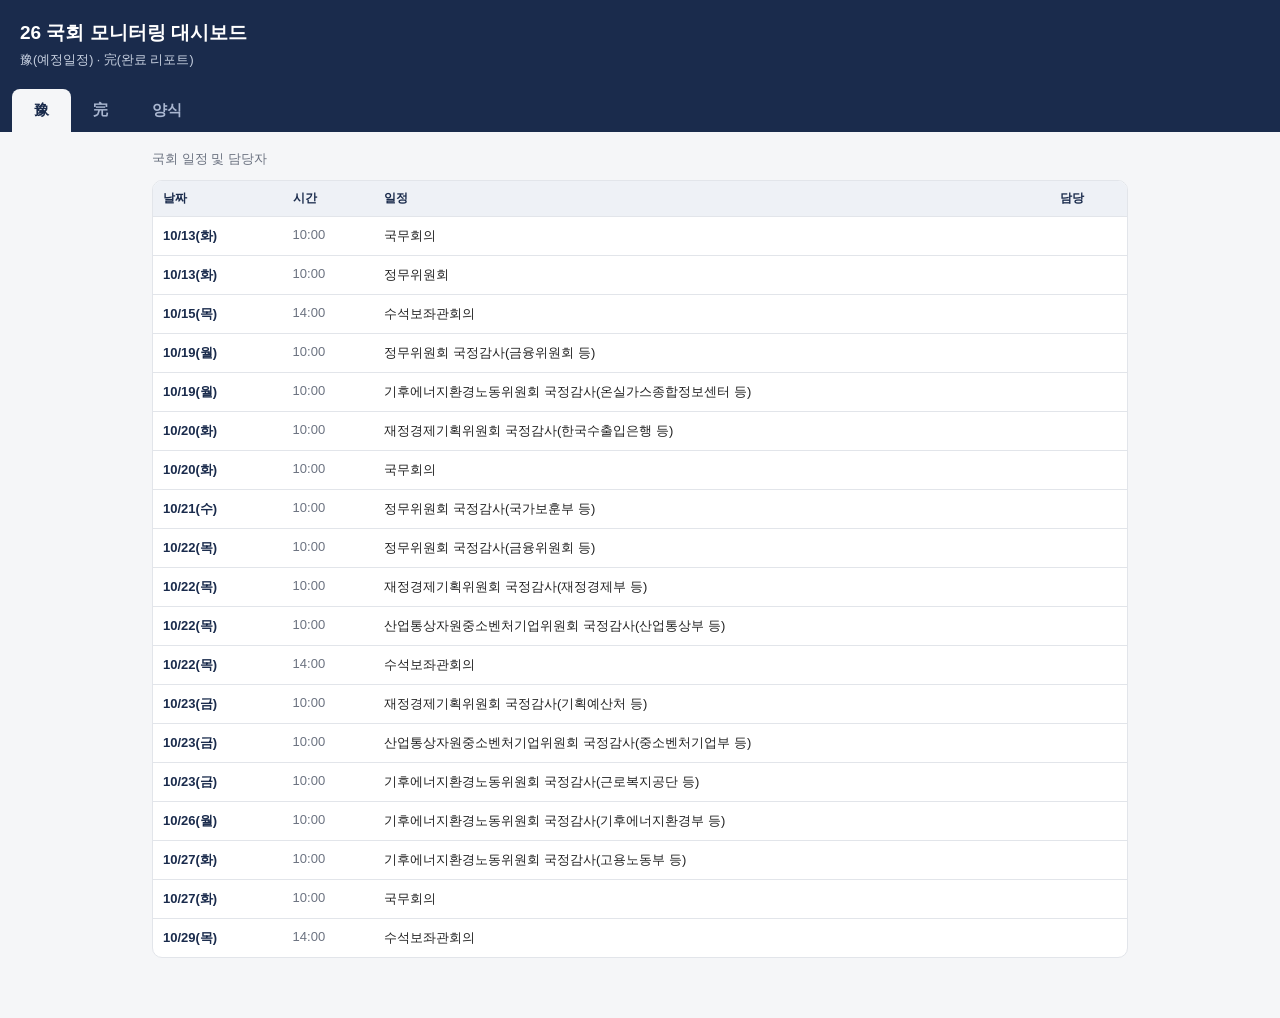
==== commit a7e9684d: "Remove Oct 6 and Oct 8 senior aides meetings" ====
--- a/index.html
+++ b/index.html
@@ -259,18 +259,8 @@
         <tbody>
           
           
-          <tr>
-            <td class="col-date">10/6(화)</td>
-            <td class="col-time">15:00</td>
-            <td>수석보좌관회의</td>
-            <td>정혜원</td>
-          </tr>
-          <tr>
-            <td class="col-date">10/8(목)</td>
-            <td class="col-time">14:00</td>
-            <td>수석보좌관회의</td>
-            <td></td>
-          </tr>
+          
+          
           <tr>
             <td class="col-date">10/13(화)</td>
             <td class="col-time">10:00</td>
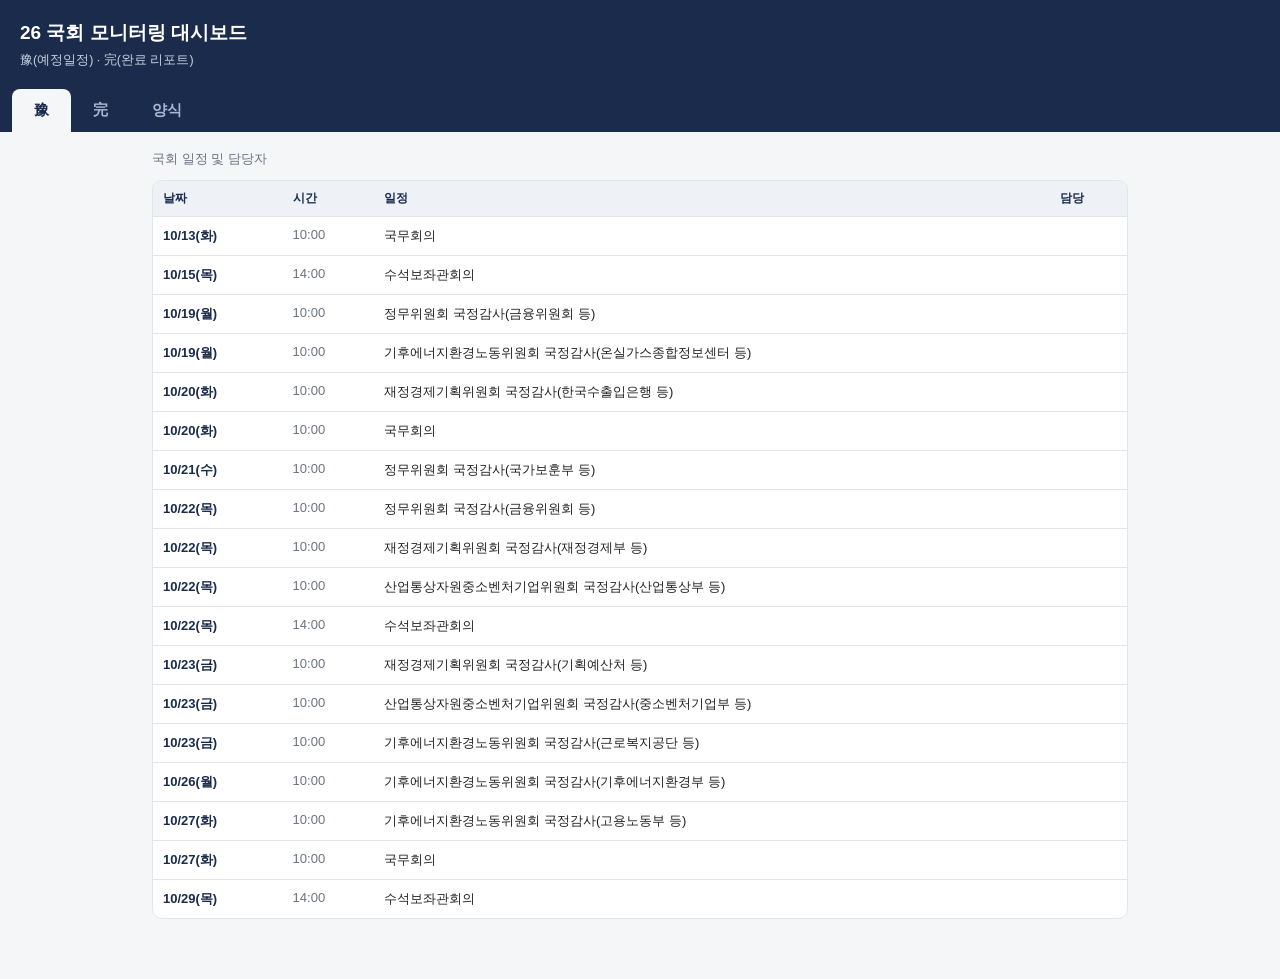
==== commit 0eac1949: "Complete Oct 13 political affairs committee meeting with assignee and report" ====
--- a/index.html
+++ b/index.html
@@ -267,12 +267,7 @@
             <td>국무회의</td>
             <td></td>
           </tr>
-          <tr>
-            <td class="col-date">10/13(화)</td>
-            <td class="col-time">10:00</td>
-            <td>정무위원회</td>
-            <td></td>
-          </tr>
+          
           <tr>
             <td class="col-date">10/15(목)</td>
             <td class="col-time">14:00</td>
@@ -382,13 +377,27 @@
 
   <section class="panel" id="panel-done">
     <p class="panel-desc">월별 일정을 펼쳐 리포트를 확인하세요.</p>
-    <div class="done-totals" id="doneTotals">회의 31개 · 리포트 25개</div>
+    <div class="done-totals" id="doneTotals">회의 33개 · 리포트 27개</div>
     <div id="doneMonths">
       <details class="month-group" data-month="2026-10" open>
         <summary><span>'26.10月</span><span class="month-toggle"><span class="when-closed">펼치기 ▼</span><span class="when-open">접기 ▲</span></span></summary>
         <div class="table-wrap"><table><thead>
           <tr><th>날짜</th><th>시간</th><th>일정</th><th>담당</th><th>리포트</th></tr>
         </thead><tbody>
+          <tr class="done-row">
+            <td class="col-date">10/13(화)</td>
+            <td class="col-time">10:00</td>
+            <td>정무위원회</td>
+            <td>기하영</td>
+            <td class="col-report"><button class="report-btn" data-target="report-27">보기</button></td>
+          </tr>
+          <tr class="done-row">
+            <td class="col-date">10/12(월)</td>
+            <td class="col-time">10:00</td>
+            <td>정무위원회</td>
+            <td>기하영</td>
+            <td class="col-report"><button class="report-btn" data-target="report-26">보기</button></td>
+          </tr>
           <tr class="done-row">
             <td class="col-date">10/6(화)</td>
             <td class="col-time">10:00</td>
@@ -637,6 +646,8 @@
 
 <script>
   var REPORTS = {
+  "report-27": "[정무위 국무조정실 본감사 주요 질의 답변, 10/13 화 - (민)전현희, 가습기 살균제 피해자 국가배상 지연 질의 ]\n\n\u003c요약>\n- (전현희 의원) 국가배상 신청 개시(10/8)에도 배상심의위원회 미구성 및 배상 기준 미확정을 지적하며, 실질적 배상 기준 마련과 신속한 피해구제 촉구\n- (국조실장) 다음 주까지 배상심의위원회를 구성하고, 연구용역 및 피해자 협의를 거쳐 대법원 판결에 부합하는 배상 기준 마련 약속\n\n\u003c전문>\n\n[전현희 의원] 가습기 살균제 참사가 발생한 지 15년이 지났습니다. 그런데 아직도 피해자 유가족들의 고통은 계속되고 있습니다. 진상규명, 책임자에 대한 처벌 그리고 온전한 배상 아직 제대로 이루어지지 않고 있습니다.\n\n그 과정에서 많은 피해자들이 고통을 받고 있습니다. 최근에는 가습기 살균제 피해자로 참사의 진상규명과 피해자들의 회복을 위해서 평생을 싸워오신 김영철 대표님이 끝내 사망을 하셨습니다.\n\n이분께서는 가습기 살균제 사용 이후에 호흡기 중증장애, 만성 폐쇄성 폐질환으로 투병 중이면서도 가습기 살균제 진상규명을 위해 싸워오셨습니다. 저도 이분의 장례식에 참석해서 마지막 길을 함께했는데요.\n\n이분께서는 내가 죽으면 장례를 치르지 말고 광화문에서 투쟁을 해달라라는 유언을 남기셨습니다. 피해자가 마지막 순간까지 자신의 건강을 챙기기보다 투쟁을 부탁해야 했던 현실 앞에 정말 참담하고 가슴이 아프고 무거운 책임감을 느낍니다.\n\n처음부터 피해자들과 함께하고 피해구제 진상규명을 촉구해 왔는데요. 18대 국정감사에서 국회에서 최초로 원인 모를 폐질환이 전염병처럼 이렇게 도는 것의 원인이 가습기 살균제다라는 것을 밝혀냈습니다.\n\n그리고 그 가습기 살균제를 국가가 전량 회수하고 국가가 배상을 해야 한다는 주장을 했었는데요. 국감에서 주장을 했지만 실제로 그게 현실로 이루어지지는 않았습니다.\n\n그리고 20대 국회에 다시 와서 가습기 살균제 피해구제특별법을 대표 발의하고 입증 책임을 전환해서 국가가 입증할 수 있도록 법을 바꾸었지만 여전히 국가 배상 책임이나 피해자 구제가 제대로 이루어지지 않았습니다. 저도 책임을 통감합니다.\n\n현재 법정 투쟁 끝에 대법원에서 이것은 가습기 살균제 참사에 대한 국가 배상 책임이다라고 판결을 처음으로 확정했습니다. 2024년입니다.\n\n2011년에 발생한 사안이 14년 만에 처음으로 국가 배상 책임이 인정이 됐습니다. 그리고 작년에 우리 이재명 대통령께서 가습기 살균제에 대해서 국가가 온전한 배상을 해야 한다라고 말씀을 하셨고 사회적 참사로 공식 규정을 했습니다.\n\n여기까지 아시죠? 그런데 모르시는 것 같습니다, 장관님. 국조실에서 왜냐하면 참사에 대해서 그동안 기후부에서 단일 부처로 책임을 가지고 보상을 진행해 왔습니다. 그런데 국가 배상으로 전환이 되면서 국조실에서 TF를 만들어서 범부처 대응으로 지금 이 사안을 대응하고 있는데요.\n\n그래서 국조실에서는 지난 8월 31일 배상준비단을 발족했고 10월 중에 배상심의위원회를 구성해서 조속히 배상 심의에 착수하겠다라고 발표를 했습니다. 그래서 이번 국감에서 우리 의원실에서 확인했는데 10월 8일부터 배상 신청이 시작이 됐어요.\n그런데 배상 여부, 배상 금액을 심의해야 할 배상심의위원회가 구성조차 안 됐습니다. 그리고 그 배상할 기준조차 아직 확정조차 안 됐습니다.\n\n국조실에서 지금 뭐 하는 겁니까? 피해자들의 아까 자신의 죽음마저 불사하면서 투쟁을 해갖고 싸워왔던 그분이 한 분이지 수만 명의, 수천 명의, 수만 명의 지금 피해자들이 고통 속에 살아가고 있습니다.\n\n지금 어렵게 어렵게 15년 만에 국가 배상 책임이 인정되는데 정작 국조실에서는 여기에 대해서 아무런 기준이나 배상심의회까지 구성을 안 한 겁니다. 방금 좀 전에 알고 있다 하셨는데 제가 정말 알고 계신지 여쭙고 싶습니다. 이 심각성을 인식하고 계신지. 피해자들 이미 정말 고통에 오랫동안 시달렸습니다. 그래서 이번에 국가 배상 책임이 전환되면서 대법원에서 정한 기준대로 제대로 배상을 해야 됩니다.\n\n피해자들의 고통, 가족들의 고통, 그것에 온전한 배상을 하기 위한 위자료, 정신적 고통, 그리고 일시 소득이 없는 경우에는 그것을 대체할 수 있는 대체소득 기준을 마련해서 법에 정한 충실한 배상을 한 명 한 명 피해자들에게 제대로 해야 됩니다. 이거는 소송에 준하는 그 이상의 기준을 가지고 배상을 해야 되는 사안입니다.\n\n[국조실장] 그래서 앞으로 국조실에서 이 부분에 대한 가습기 살균제 문제와 관련해서 아직까지 좀 일이 더디게 진행되고 있는 거에 대해서 가습기 살균제 문제와 관련된 역대 정부 모두에게 부끄러운 일이라고 저는 생각하고요. 그리고 이왕에 저희가 지금 배상준비지원단을 발족했으니 저희 배상심의위원회, 이것 같은 경우도 지금 다음 주까지 저희가 구성할 생각입니다.\n\n그리고 지금 말씀 주신 기준과 관련해서는 연구용역을 저희가 지금 진행하고 있고요. 연구용역을 마치면 피해자분들하고 충분히 협의를 해서 대법원 판결에 부합하는 그런 배상 기준안이 만들어져서 배상 절차가 추후에 신속하게 진행될 수 있도록 하겠습니다. 내년 1월에 된다고 하잖아요.\n\n[전현희] (마이크 꺼짐)\n\n[국조실장] 그렇게 하겠습니다. 조금이라도 전 과정을 속도감 있게 진행하기 위해서 여러 가지 절차를 동시에 진행하고 있다, 이렇게 이해해 주시면 고맙겠습니다.\n\n\n[정무위 국무조정실·개인정보위 등 본감사 질의·답변, 10/13 화, 오전 주질의]\n\nㅇ 주요쟁점\nㆍ첨단산업 투자 및 규제 개선: 용인 반도체 클러스터의 인허가 지연·전력·용수 확보와 AI 데이터센터 전력 조달 문제 제기. 국조실은 범정부 협의를 통한 규제 개선 및 인프라 지원 방침\n\nㆍ사회적 참사 피해구제 지연: 가습기 살균제 국가배상과 12·29 여객기 참사 조사 지연 지적. 국조실은 배상심의위원회 조속 구성 및 여객기 참사 조사 결과의 내년 상반기 발표 추진\n\nㆍ개인정보 유출 및 기업 제재 강화: 공공기관의 개인정보 유출 대응 부실과 매출액 최대 10%의 징벌적 과징금 실효성 논란. 개인정보위는 보안 투자 확대 및 보호체계 개선 필요성 강조\n\nㆍ공정위원장 정치적 중립성 및 국감 운영 논란: 야당 의원들이 주병기 공정위원장의 전일 국감 답변 태도를 비판하며 사퇴 요구. 총리실의 국감 자료 제출 지연 문제도 제기\n\nㅇ 당사 Biz. 관련 질의\n\n▶️ 가습기 살균제 국가배상 지연 - 전현희(민)\n(질의) 국가배상 신청 개시(10/8)에도 배상심의위원회 미구성 및 배상 기준 미확정을 지적하며, 실질적 배상 기준 마련과 신속한 피해구제 촉구\n\n(국조실장) 다음 주까지 배상심의위원회를 구성하고, 연구용역 및 피해자 협의를 거쳐 대법원 판결에 부합하는 배상 기준 마련 약속\n\nㅇ 그룹 관련 질의\n\n▶️ AI 데이터센터 전력 조달 및 제도 개선 - 한민수(민)\n(질의) AI 데이터센터의 안정적 전력 확보를 위해 발전원 구분 없는 직접전력구매계약(PPA) 도입 및 전력망 접속 제도 개선 요구\n\n(국조실장) 안정적 전력 공급과 탄소중립 목표를 고려해 관계부처와 개선 방안 협의 방침\n\n▶️ 용인 반도체 클러스터 인허가 및 인프라 지원 - 손명수(민)\n(질의) 삼성·SK하이닉스의 약 1,000조원 규모 용인 반도체 클러스터 조성을 위한 건축법 개정, 전력·용수 확보 및 토지 보상 문제 해결 촉구\n\n(국조실장) 건축법 개정 및 토지 보상 문제를 범정부 협의체에서 논의하고, 인허가 신속 추진 및 전력·용수 적기 공급 지원 방침\n\n\n[정무위 국무조정실·개인정보위 등 본감사 질의·답변, 10/13 화 오후 주질의(14:10~15:35)]\n\nㅇ 주요쟁점\nㆍ형사사법체계 개편 및 수사기관 독립성: 공소청·중수청 출범 초기 혼선과 조직·정원 산정의 적정성 논란. 야당은 수사기관장 국무회의 참석에 따른 정치적 중립성 훼손 우려 제기, 국조실은 독립성 유지 및 제도 보완 방침 설명\n\nㆍ개인정보 유출 및 사이버보안 대응 강화: AI 기반 해킹, 공공기관 개인정보 유출, 외부 서비스·위탁업체 관리 부실 등 지적. 개보위는 예방투자 기업 과징금 감경, 공공기관 책임 강화 및 관계부처 합동 대응 추진\n\nㆍAI 산업 활성화를 위한 데이터 규제 개선: AI·의료 분야의 가명정보 활용 저조와 부처별 규제 불일치 문제 제기. 개보위는 개인정보 보호와 안전한 활용 간 균형 필요성 강조\n\nㆍ범정부 정책 조정 및 공공사업 관리: 청년정책의 부처별 분절, 복지급여 재산 기준 미비, 부산 교정시설 이전 지연 및 가덕도신공항 공사비 증액 문제 등에 대한 국조실의 조정 역할 강화 요구\n\nㆍ정부 규제·인사 및 국책연구기관 운영 논란: 특정금융정보법 시행령 개정 과정의 특혜 의혹, 국무총리 국무위원 제청권의 실효성, 국책연구기관 평가체계의 독립성 훼손 가능성 등을 둘러싼 공방\n\nㅇ 당사 Biz. 관련 질의\n- 없음\n\nㅇ 그룹 관련 질의\n- 없음\n\n[정무위 국무조정실·개인정보위 등 본감사 질의·답변, 10/13 화 증인 신문]\n\nㅇ 주요쟁점\nㆍ개인정보 유출 피해보상 부실: 티빙·강남언니의 대규모 개인정보 유출 및 실효성 없는 보상안 집중 비판. 기업들은 보안투자 미흡 인정, 개보위는 보상 실효성을 제재에 반영할 방침\n\nㆍ개인정보 보호·제재체계 개선: ISMS-P 인증 및 사전투자에 따른 과징금 감경의 허점, 개인정보 유출 은폐 처벌 공백 지적. 개보위는 감경 심사 강화 및 관련 입법 필요성 강조\n\nㆍ대기업집단 개인정보 관리 책임: CJ ONE 통합회원 정보 유출에 따른 CJ그룹 차원의 책임론 제기. 개보위는 통합회원 정보 흐름 및 계열사별 책임관계 조사·보고 약속\n\nㆍ민감정보 보호 및 피해구제 강화: 구글의 디지털성범죄 피해자 정보 외부 노출, 강남언니 의료정보 유출 등 문제 제기. 피해자 통지·배상 및 재발 방지대책 마련 촉구\n\nㆍ공공기관 개인정보 보호체계 개선: 공공기관 유출 피해보상 부재 및 해킹·개인정보 유출 신고체계 분산 지적. 국조실은 범정부 보상·원스톱 신고체계 개선을 위한 관계부처 협의 방침\n\nㅇ 당사 Biz. 관련 질의\n- 없음\n\nㅇ 그룹 관련 질의\n- 없음\n\n\n[정무위 국무조정실·개인정보위 등 본감사 질의·답변, 10/13 화, 저녁 보충질의(20:30~22:15)]\n\nㅇ 주요쟁점\nㆍ개인정보 유출 대응 및 기업 책임 강화: 커넥티드카의 개인정보 국외 이전, 보험설계사의 비공식 메신저 사용, 채용 과정의 건강정보 과다 수집 등 개인정보 보호 사각지대 지적. 개보위는 관련 조사 진행 및 관계부처 협의를 통한 제도 개선 검토 방침\n\nㆍ가상자산사업자 대주주 규제 예외 논란: 네이버·두나무 기업결합과 관련한 시행령 예외 조항 신설 과정에서 금융위 반대 의견, 규제합리화위원회 심의 절차 및 이해충돌 가능성 제기. 국조실은 절차적·실체적 정당성을 강조하며 특혜 의혹 반박\n\nㆍ부동산 공급정책 실효성 및 부처 간 정책 조정: 주택공급 목표 대비 과천 경마장 이전 협의 지연, 부동산 금융·세제·공급정책 간 충돌 가능성 등 지적. 국조실은 일부 사업의 추진상 어려움을 인정하면서도 정책 실패 및 상충 주장에는 동의하지 않는 입장\n\nㆍ공공부문 개인정보 관리·감독 실효성: 최근 5년간 공공부문 개인정보 유출 772만 건 이상이라는 의원실 분석과 함께 과징금의 실효성, 기관장 책임 및 피해구제 문제 제기. 개보위는 공공기관장 책임 강화, 주요 시스템 보안인증 의무화 및 징계 관련 기준 강화 추진 설명\n\nㆍ정부 정책 집행 및 규제 운영의 적정성: 지속가능발전 추진체계의 인력·예산 부족, 소상공인 지원금 환수와 채무조정 정책 간 불일치, 농지 전수조사에 따른 금융 부실 우려 등 제기. 국조실은 관련 부처 협의와 개선 방안 검토 입장\n\nㅇ 당사 Biz. 관련 질의\n- 없음\n\nㅇ 그룹 관련 질의\n- 없음\n\n\n[정무위 국무조정실·개인정보위 등 본감사 질의·답변, 10/13 화, 저녁 추가·보충질의(22:30~23:16)]\n\nㅇ 주요쟁점\nㆍ정부 재정·조직 운영 논란: 미래대응기금의 재정건전성 훼손 및 국회 통제 우회 의혹, 정부 위원회·국책연구기관의 예산 낭비 지적. 국조실은 정책 필요성을 강조하며 예산심의 과정에서 논의할 사안이라는 입장\n\nㆍ농지·금융제도 개선: 농지 전수조사의 농촌 현실 미반영 및 은행 자체 감정평가의 위법성 논란 제기. 국조실은 농림부·금융위와 협의 방침\n\nㆍ공공기관 운영·평가 논란: 경제인문사회연구회의 업무시설 중복 투자 및 통일연구원 평가 편향 의혹 제기. 경제인문사회연구회는 회의공간 확보 필요성과 연구 균형 차원의 조치라고 반박\n\nㆍ국민 기본권·정책 실효성: 교원 정치적 기본권 제한, 청년 연령 기준 불일치, 암표 우회 판매 문제 지적. 국조실은 관련 법안 논의 지원 및 제도 개선·모니터링 강화 방침\n\nㅇ 당사 Biz. 관련 질의\n- 없음\n\nㅇ 그룹 관련 질의\n- 없음\n\nㅇ 전체 아젠다 요약\nㆍ사회적 피해구제 및 청년 지원: 가습기 살균제 피해자 배상 조속 확정 및 청년 지원을 위한 범정부 통합체계 구축 요구\n\nㆍ개인정보 유출 대응 및 피해구제: 공공기관 개인정보 유출 방지대책, 피해자에 대한 기업의 실질적 보상 및 원스톱 신고체계 구축 요구\n\nㆍ개인정보 수집·관리 강화: 탈퇴 회원 개인정보 파기 여부 조사·모니터링 강화 및 서비스 이용 시 수집정보 최소화 촉구\n\nㆍ공공사업·부동산 정책 개선: 공공 건설공사 입찰제도 개선, 주택공급 확대 방안의 실현 가능성 및 농지 전수조사 추진의 적정성 문제 제기\n\nㆍ정부 제도·공공기관 운영: 특검법 시행령 재개정의 적정성 및 경제·인문사회연구회 산하 기관 평가체계 정립 필요성 지적",
+  "report-26": "[정무위 공정위 국정감사, 10/12 월 - 주병기 공정위원장, 업무현황보고]\n\n\u003c요약>\n\n-공정위는 에너지 등 민생 밀접 분야의 담합 감시를 강화하고, 반복 담합 사업자에 대한 등록 취소·영업정지, 가격 재결정 명령 및 처분시효 연장 등 제도 개선 추진.\n-아울러 과징금 등 경제적 제재를 선진국 수준으로 상향하고, 대기업집단의 부당 내부거래 등 불공정 행위에 엄정 대응할 방침.\n\n\u003c전문>\n\n[주병기 공정거래위원장]\n존경하는 유동수 위원장님, 그리고 정무위원회 위원님 여러분. 공정거래위원회 위원장 주병기입니다. 오늘 위원장님과 위원님들을 모시고 2026년도 국정감사에서 공정거래위원회의 업무보고를 드리게 된 것을 매우 뜻깊게 생각합니다. 저를 포함한 공정거래위원회 전 직원은 이번 국정감사에 성실히 임하고, 위원님들의 고견을 정책에 반영하여 공정거래위원회가 더욱 신뢰받는 기관이 되도록 노력하겠습니다. 그럼 공정거래위원회의 주요 업무 현황에 대해서 보고드리겠습니다.\n\n우리 경제의 지속 가능한 발전, 국민 모두의 공정 성장이 실현되기 위해서는 모든 경제 주체가 힘의 균형 속에서 창의와 혁신을 추구할 수 있는 공정한 시장 시스템이 단단히 뿌리내려야 합니다. 공정거래위원회는 독과점 구조 개혁과 공정성장 기반 조성을 비전으로 삼고, 핵심 4대 과제와 집행체계 혁신에 역량을 집중하고자 합니다.\n\n첫째, 민생 분야의 공정거래 질서를 확고히 세우겠습니다.\n식재료, 에너지, 교육, 주거 등 서민 가계의 부담을 가중시키는 민생 밀접 분야에 담합 감시를 강화하고, 복지시설 및 생활필수품 시장의 불공정 행위에 엄정 대응하겠습니다.\n\n우리 경제에 만연한 고질적 담합을 근본적으로 뿌리 뽑기 위해 반복 담합 사업자에 대한 등록 취소·영업정지 제도를 도입하고, 가격 재결정 명령의 법적 근거 마련, 담합 처분시효 연장 등 보다 실효적인 제도적 장치를 확충해 나가겠습니다. 불공정거래 피해의 신속한 회복을 위한 소송 지원, 피해 예방 용도의 기금 신설, 분쟁조정통합법 제정, 손해배상 소송에서의 공정위 자료 활용 확대 등을 추진하여 피해구제 체계를 선진화하고, 결혼, 여가, 상조 등 생활 속의 소비자 불편을 해소하기 위해 결혼식장, 골프장의 불공정 약관, 상조 분야 선수금의 불투명한 관리 등 불합리한 거래 관행을 적극 개선하겠습니다.\n\n둘째, 경제 주체 간 힘의 불균형을 완화하여 공정한 경쟁과 정당한 보상이 담보되는 시장 환경을 조성하겠습니다.\n기울어진 운동장에서 고통받는 중소기업, 소상공인, 자영업자, 특수고용직 등 경제적 약자가 정당한 목소리를 낼 수 있도록 이들의 단체행동이 담합에 해당하지 않게 공정거래법 체계를 개편하겠습니다. 가맹, 하도급, 대리점 등 다양한 대표적 갑을 분야에서도 단체 구성 및 협의가 실질적으로 이루어질 수 있도록 제도를 정비해 나가겠습니다.\n\n기술보호감시관, 익명 제보센터 등 고도화된 감시체계를 활용하여 기술 탈취, 대금 지급 지연, 안전비용 전가 등 악의적인 갑질을 차단하는 한편, 하도급 대금 지급의 안전성을 높이는 제도 개선을 지속 추진하고 유통 분야의 대금 지급 기한 단축 등 개선 사항이 시장에 안착될 수 있도록 잘 준비해 나가겠습니다.\n\n셋째, 공정과 혁신이 선순환하도록 디지털 시장의 혁신 생태계를 조성하겠습니다. 공정한 경쟁과 혁신의 원리가 디지털 시장에서도 구현되려면 굴뚝 산업 위주로 규정된 기존의 독과점 규제를 디지털 환경에 맞게 현대화할 필요가 있습니다. 온라인 거래의 특성을 악용한 반칙 행위를 효과적으로 규율하고, 독과점 플랫폼의 불공정 행위로부터 입점업체와 소비자를 두텁게 보호하기 위한 디지털 분야의 입법 논의를 적극 지원하겠습니다. \n\n동시에 분쟁이 잦은 오픈마켓, 배달앱, 숙박앱 분야에 대한 실태조사를 통해 필요한 제도 개선을 병행해 나가겠습니다. 배달앱, 앱마켓, 반도체 등 디지털 분야의 독과점 남용 행위에 대해 엄정하게 대응하고, 빅데이터, 온라인 플랫폼 등 혁신 분야의 기업결합은 기술 혁신과 공정한 경쟁이 선순환할 수 있도록 면밀한 기업결합 심사를 해나가겠습니다. 아울러 최근 급성장하고 있는 생성형 AI를 악용한 과장 광고와 눈속임 상술 등 신유형 소비자 피해를 선제적으로 차단하겠습니다.\n\n넷째, 대기업집단의 반칙 행위를 적극 감시하고 경제력 집중을 완화하겠습니다. 대기업집단의 지정자료 허위 제출, 계열사 누락 등 기업집단 규율의 근간을 훼손하는 행위에 대해 과징금 제도를 도입하고, 허위자료 제출로 인한 공시집단 미지정 시 미지정 기간 중의 사익편취까지 규율할 수 있도록 제도를 정비하겠습니다.\n\n 중소기업의 성장 기회를 훼손하고 공정한 경쟁을 저해하는 부당 내부거래와 일감 몰아주기를 일벌백계하는 한편, 대기업집단의 자발적인 소유·지배구조 개선을 유도하기 위해 새로운 지표를 마련하고 ESG 경영을 강화하는 방향으로 공시제도를 개편하겠습니다.\n\n마지막으로 이러한 핵심 과제를 뒷받침할 수 있도록 공정거래 집행체계를 전면 개혁하겠습니다.\n일정 수 이상의 국민과 중앙행정기관 및 광역지방정부가 수사기관에 직접 고발할 수 있도록 전속고발제를 개편하고, 지역 소상공인 보호를 위해 광역지방정부에 하도급, 가맹, 대리점 분야 조사·처분권을 부여하겠습니다. 법 위반 억지력과 제재의 실효성을 확보하기 위해 과징금 등 경제적 제재는 선진국 수준으로 상향하되, 과도한 경제 형벌은 합리적으로 정비하겠습니다. 또한 조사의 실효성과 절차적 공정성을 확보하기 위해 조사 불응에 대한 경제적 제재를 강화하고 조사 절차의 투명성을 제고해 나가겠습니다.\n\n존경하는 위원장님, 그리고 위원님 여러분. 공정위는 경제적 강자의 반칙과 착취 행위에 엄정 대응함으로써 기업이 본업과 기술 혁신에 오롯이 전념할 수 있도록 하는 한편, 중소상공인과 소비자에게는 기울어짐이 없는 공정한 운동장을 보강하기 위해 공정위의 핵심 역량을 집중하겠습니다. 이를 위해 위원님들과 긴밀히 소통하며 충실히 사명을 수행해 나가겠습니다.\n\n[정무위 공정거래위원회 본감사 주요 질의 답변, 10/12 월 - (국)송언석, 공정위 행정조사권 사법통제 부재 관련 질의 중 담합 언급]\n\n\n\u003c요약>\n - 송언석 의원: 공정위가 압수수색에 준하는 강제조사권(현장 조사, 이행강제, 핸드폰 전체 조사)을 통해 부당지원 등 별건 혐의까지 조사하려는 관행에 대해 질타. 이 과정에서 담합 조사를 예시로 언급\n - 주병기 위원장: 공정위 조사는 최소 필요한도의 정보를 파악하기 위한 조사라고 답변\n\n\n\u003c전문>\n\n(대기업집단 브랜드 사용료 관련 질의 중략)\n\n[송언석 의원]  공정위가 지금 하고 있는 일을 보면 현장조사, 자료제출명령, 그다음에 제출된 자료의 보관, 이행강제, 그래서 실질적으로 강제성을 가진 조사권을 굉장히 많이 가지고 있거든요. 그런데 검찰이나 경찰이 하는 압수수색은 원칙적으로 법관이 발부를 해야 됩니다. 법원의 통제를 받아요. 그런데 공정위의 조사는 한마디로 행정조사에 불과하기 때문에 법원의 조사를 받지 않습니다. 맞습니다. 그런데 문제는 \"자료를 제출해라\"라고 공정위에서 제출명령이 떨어지면 과징금까지 때릴 수 있잖아요. 그런데 그것에 대한 구제는 사후적으로 집행정지를 하려면 법원에 갈 수밖에 없는 그런 상황이거든요.\n\n그러면 공정위가 너무 사법적 통제의 범위에서 벗어나서 기업들에 대해서 저승사자의 역할만 하고 있을 뿐이지, 실질적으로 사법적 통제를 통해서 이것이 어떻게 하면 적법하다, 적절하다, 이런 것이 없다는 이야기지요. 어떻게 생각하세요?\n\n[공정위원장] 공정위의 조사는 최소 필요한도의 정보를 파악하기 위한 조사입니다.\n\n[송언석 의원] 최소 필요한도라고 공정위에서는 얘기를 하는데, 이 조사를 당하는 기업들의 이야기를 들어보면 이게 별건조사도 가능하지요. 와서 다 들어간단 말입니다. 휴대폰 조사도 하고 있어요. 잘 들어보세요. 옛날 같으면 담합을 했다 그러면 담합한 회사 담당자들끼리 왔다 갔다 한 문자, 그것만 조사했는데, 지금은 아예 통째로 다 가져가서 그것을 가지고 부당지원이다, 이런 것까지 조사를 하고 있단 말입니다.\n\n그러니까 행정조사를 가지고… 그러면 행정조사를 하지 말고 예를 들어서 특사경을 해라 하니까, 또 공정위에서는 그것은 또 만들어냈어요. 주무기관 위원장 자체가 특사경 조직은 노(No)라고 했단 말입니다. 이러다 보니까 정치적인 목적의 수사가…(이후 마이크 꺼짐)\n\n\n[정무위 공정거래위원회 본감사(10/12) 오전 주질의 요약]\n\n\u003c요약>\n\n - 오전 당사 관련 질의 X\n - 유동수 위원장, 오후 증인(12명) 질의 지속 언급하며 신속한 의사 진행 강조\n\n\nㅇ 이강일 의원 -> 작년 지적한 쿠팡 기만적 할인쿠폰 수수료 산정 문제(점주 할인분까지 수수료 부과)에 대해 1년간 시정명령 미집행 질타, 무료배달 도입 후 플랫폼 수수료 비중 오히려 15%p 이상 증가(돈가스 1만4천원 기준 6,943원 플랫폼 수취) 및 외식물가 5년간 22.5% 상승 지적, 배달플랫폼 공정화법(중개·결제수수료·광고비 15% 상한)의 풍선효과 방지 조항 하위법령 마련 촉구\n\n▷ 위원장: \"작년 지적사항 하나도 이행 안 된 점 죄송하다\"며 재확인 약속, 풍선효과 방지 조항은 \"시행령 등 하위법령을 엄정하게 만들겠다\"고 답변\n\n\nㅇ 송언석 의원 -> 대기업집단 브랜드 사용료 산정에 사전 가이드라인 없이 \"사후 행태규제\"로만 접근하는 공정위 방침의 예측가능성 부족 비판, 공정위의 현장조사·자료제출명령 등 강제조사권이 법원 통제(영장)없이 행정조사로만 운영되는 점(별건조사·통신자료 과다수집 포함) 문제 제기\n\n▷ 위원장: \"법집행 예측가능성을 높여야 한다는 지적에 공감\"하며 상표권 가이드라인 마련을 검토 중이라 답변, 부위원장은 \"지분율 산정 시 자사주 제외 등 법 개정을 작년부터 추진 중\"이라 보충 답변\n\n\nㅇ 손명수 의원 -> 신한카드의 장기렌터카 약정거리 초과요금(km당200원, 타사 100원)이 계약서 본문이 아닌 별지 소자로 고지되고 대면교부 없이 등기·카톡으로 처리된 불완전판매 사례, 리스(금융소비자보호법 적용)와 렌터카(사각지대) 간 소비자보호 불균형, 민원이 금감원-소비자원-권익위-금감원으로 떠돌며 미해결된 행정 공백 지적\n\n▷ 소비자원장: \"오늘 처음 들었다, 송구스럽다\"며 적극 조사 및 국토부 협의를 통한 제도개선 약속\n\n\nㅇ 신동욱 의원 -> 공정위 상임위원(김재봉) 인선이 공정거래 비전문가(은행전문가)로 위원장 사적 인연에 의해 추천된 것 아니냐는 의혹 제기, 위원장의 친여 성향 매체 출연 및 쿠팡 영업정지·과징금 부과 등 미의결 사안의 사전 공표(피의사실 공표 유사) 행태 비판\n\n▷ 위원장: \"오해 소지가 있는 발언\"이라며 반박, \"우려사항 심사숙고해서 반영하겠다\"고 답변 (이후 여야 간 격한 설전으로 의사진행 혼란)\n\n\nㅇ 박홍배 의원 -> 사익편취 규제대상 지분율(20%) 산정 시 회사 보유 자사주를 분모에서 제외하지 않아 LS·DB손보 등 25개사가 규제 사각지대에 있음을 지적(상법상 자사주 의결권 없음에도 공정거래법은 미반영), 법 개정 필요성 제기 \n\n▷ 위원장: \"자사주를 악용한 사익편취 규제 회피 수단으로 작동하고 있다\"고 인정하며 법 개정 필요성에 동의, \"작년부터 법 개정을 추진 중\"이라 답변\n\n\nㅇ 조정훈 의원 -> 울산항운노조의 근로자공급사업 관련 물리적 봉쇄 등 불공정행위(과징금 1,000만원 부과 선례)를 근거로, 올해 2월 공정위가 발표한 \"노동조합 사업자적 행위도 공정거래법 적용 제외\" 방침이 이러한 불공정행위를 방조하는 것 아니냐고 질타\n\n▷ 위원장: \"노무제공자로서 노동3권 행사를 방해하지 않겠다는 취지\"라며 폭력적 분쟁은\"형법·폭력행위처벌법으로 규율 가능\"하다고 반박, 조정훈 의원은 \"시장지배적지위 남용을 형법으로 어떻게 규율하냐\"며 재반박\n\n\nㅇ 전현희 의원 -> 공정위 퇴직자의 대형로펌 재취업 중 60%가 사건처리 부서(조사·심사) 출신이라는 점, 공정위 패소 과징금 599억 원 중594억 원이 대형로펌 대리 사건이라는 전관예우 의혹, 7월 요청한 제도개선이 미흡하다는 지적 \n\n▷ 위원장: \"다른 부처보다 잘하고 있다는 것 부정하지 않지만 더 고강도 대응이 필요하다는 지적에 동의\"하며 실태 전수조사 및 피해구제기금·집단소송제 추진 약속\n\n\nㅇ 한창민 의원 -> 20년간 10차례 반복된 제지업계(한솔·무림 등) 가격담합에 대해 올해 4월 20년 만의 \"가격 재결정\" 명령을 내렸으나 법원 집행정지로 효력 중단된 점, 담합 주도기업(한솔)이 리니언시(자진신고) 제도로 과징금 전액 면제받고 오히려 피해기업(한창제지) 인수후보로 나선 모순적 상황 지적\n\n▷ 위원장: \"담합 반복과 리니언시 악용 문제에 대해 가중처벌·악용방지 법 개정을 추진 중\"이며 \"피해구제기금, 집단소송제·단체소송제 등을 통한 피해자 구제를 강화하겠다\"고 답변\n\n\nㅇ 한민수 의원 -> GS리테일의 밴더(통행세) 거래 중 특정 벤더사(전직GS리테일 임원 설립, 특수관계 의혹)가 직접 거래 가능한 품목까지 중간에 끼어들어 공급가를 올리는 \"통행세\" 의혹 사례(한별 등) 제시, 대규모유통업법 및 공정거래법 부당지원 조사 요구\n\n▷ 위원장: \"법 위반 여부를 검토하겠다\"며 벤더를 통한 불이익 강요 여부와 동일인 친족·지분관계 확인을 종합감사 전까지 보고하겠다고 답변\n\n\nㅇ 최은석 의원 -> 위원장의 과거 \"재벌이 대한민국을 착취한다\" 발언과 현재 답변(\"기업경영자가 시장경제 주인공\") 간 모순 지적, 법적 근거 없는 \"기업집단 건전성 지표\" 개발(OECD 어디에도 없는 기업 등급화) 사업의 반기업적 성격 비판, 위원장에 대한 청와대 감찰설 확인 요구\n\n▷ 위원장: \"용역 결과를 11월 말 보고하겠다\"며 지적사항 반영 약속, 감찰설에는 \"없었다\"고 답변 (이후 \"시장경제 주인공은 기업경영자\"라는 발언을 두고 신동욱 의원이 \"말장난\"이라며 재차 의사진행 발언 충돌)\n\n\nㅇ 박민규 의원 -> 공정위 외부인 접촉보고 규정이 조사·심사뿐 아니라 정책분석 영역까지 과도하게 적용되어 시장·전문가와의 소통이 위축되고 있다는 지적, 금융위원회처럼 업무 성격별(조사 vs 정책) 예외 규정 신설 제안 \n\n▷ 위원장: \"금융위 규정을 검토해서 고쳐야 할 부분이 있는지 함께 상의하겠다\"고 답변\n\n\n[정무위 공정거래위원회 본감사 주요 질의 답변, 10/12 월 - (국) 박준태, 주유소 정액, 정량 선택 문제]\n\n\u003c요약>\n-박준태 의원: 셀프주유소에서 가득 주유 시 정량·정액 마감 선택을 유도해 추가 주유가 이뤄지는 현행 시스템의 문제점 지적\n-공정위원장: 문제 제기에 동의한다고 답변\n\n\u003c전문>\n\n[박준태 의원]  셀프주유소에서 보통 주유를 할 때 가득 주유를 선택을 합니다. 그러면은 기름이 거의 다 채워질 무렵에 주유가 자동으로 멈추게 됩니다. 이때 모니터에 두 가지 선택지가 나옵니다. 하나는 정량으로 마감하겠다 하나는 정액으로 마감하겠다. 그러니까 리터나 금액 둘 중의 하나를 선택하도록 되어 있습니다. 그러면 선택에 따라서 기름이 조금 더 채워지고 주유가 마무리가 되는 겁니다. 그런데 이때 선택을 안 하고 주휴관을 그냥 그대로 빼면 딱 주유된 금액만큼만 결제가 되는 겁니다. \n\n그러니까 지금 시중 주유소 시스템이 약간의 추가 주의를 강제하는 형태로 운영이 돼 왔습니다. 그런데 그동안에 이런 사실을 아는 사람들이 거의 없었습니다. 모두 나간 직후에 그 보도를 수백만 명이 보고 분노를 합니다. 한마디로 속았다. 이런 겁니다. 그래서 당장 제도개선을 요구하고 있습니다. 공정거래위원장님, 이런 문제 제기에 대해서 동의하시지요?\n\n[공정위원장] 예 그러겠습니다\n\n\n[정무위-공정거래위원회 10/12(월) 오후(14:00~15:27) 주질의 요약]\n\nㅇ 주요 쟁점\nㆍ담합 과징금 산정의 적정성 및 법 집행 공정성 논란(심사보고서 대비 최종 부과액 격차, 과징금 급증, 전관예우 의혹, 기업 방어권 보장)\nㆍ반복 담합 제재 강화 및 조사 실효성 제고(누적 벌점 기준 강화, 자료제출 불응 이행강제금, 제도 개편의 근거·효과 검증 요구)\nㆍ대기업 기술탈취·불공정거래 조사 강화(한화솔루션·CJ 계열사 등 관련 의혹 제기, 신속 조사 및 제도 개선 요구)\nㆍ공정위원장의 정치적 중립성 및 감찰·업무추진비 관련 의혹 제기\n\nㅇ 당사 Biz. 관련 질의\n\n▶️ 셀프주유소 추가 주유 유도 관행 - 박준태(국)\n(질의) 셀프주유소에서 가득 주유 시 정량·정액 마감 선택을 유도해 실제 주유량보다 추가 주유가 이뤄지는 시스템의 문제점 지적. 소비자가 선택하지 않고 주유건을 빼면 실제 주유량만큼 결제되는 점을 들어 불필요한 추가 주유를 유도하는 관행의 제도 개선 촉구\n\n(공정위원장) 제도 개선 필요성에 동의\n\n※ 박준태 의원, 오후 정유사 경영진 증인 출석을 요구하고 제도 개선 확약을 받겠다고 언급\n\n▶️ 담합 과징금 적정성 - 박대출(국)\n(질의) 올해 9월까지 국내 담합 과징금이 13억 달러로 지난해 전 세계 과징금 33억 달러의 약 40%에 해당한다고 주장. 과도한 과징금 부과가 기업 존속을 위협할 수 있다며 제재 수준의 적정성 문제 제기\n\n(공정위원장) 담합으로 얻는 부당이익 대비 과징금이 충분하지 않아 담합이 반복된다는 입장. 과도한 제재에 대한 우려도 고려하겠다고 답변\n\n▶️ 반복 담합 제재 강화 - 박상혁(민)\n(질의) 반복 담합 제재 기준 강화와 관련, 기업별·업종별 누적 벌점 분포 및 제재 효과 분석자료가 부족하다고 지적. 누적 벌점 기준 변경의 근거와 자료제출 불응에 대한 이행강제금 강화의 실효성 검증 요구\n\n(공정위원장) 반복 담합 제재 및 이행강제금 강화의 필요성을 설명하고, 관련 기준과 근거를 충분히 설명하겠다고 답변\n\n▶️ 과징금 급증 및 기업 방어권 - 서일준(국)\n(질의) 공정위가 올해 과징금 고시를 네 차례 개정하고 7월 말까지 1조3,000억원 이상의 과징금을 부과한 점 지적. 최근 3년간 부과액을 상회하는 제재 규모와 행정소송 증가, 전관예우 의혹 등을 근거로 과도한 제재 및 법 집행 공정성 문제 제기\n\n(공정위원장) 전관예우 등 부당한 영향력 행사 우려를 철저히 관리하되, 불공정행위 재발 방지를 위해 부당이익에 상응하는 제재가 필요하다는 입장 강조\n\n▶️ 과징금 산정·검증체계 개선 - 박성훈(국)\n(질의) 최근 5년간 과징금 사건의 86%에서 심사보고서상 과징금이 최종 부과액보다 약 3배 높았다고 지적. 이동통신 3사 담합 사건에서 최대 5조5,000억원이 최종 964억원으로 축소된 사례를 제시하며, 관련 매출액 산정 오류 및 전관 로비 의혹과 내부 검증체계 미흡 문제 제기\n\n(공정위원장) 심사보고서와 최종 과징금 간 차이는 심의 과정에서 피심인 의견을 반영한 결과라고 설명. 다만 과징금 산정·검증 절차의 미비점을 점검하고 개선하겠다고 답변\n\n▶️ 공정위 심의·불복 절차 개선 - 유동수(민)\n(질의) 공정위의 무리한 처분으로 인한 기업 피해 및 방어권 침해 가능성 지적. 조사·심의·의결 권한 집중과 2심제 소송구조의 문제를 제기하며, 외부 전문가 확대 및 처분·이의신청 판단 기능의 외부기관 이관 등 제도 개선 검토 요구\n\n(공정위원장) 현행 2심제의 효율성과 전문성을 강조하고, 조사·심의 조직 분리 등 절차적 공정성 개선 노력을 설명. 관련 제도 개선 현황 제출 및 추가 검토 방침\n\n\n[정무위 공정거래위원회 본감사 증인신청 주요 질의 답변, 10/12 월 - (국)박성훈, 최고가격제 관련 질의]\n\n\u003c요약>\n-박성훈 의원: 최고가격제 손실보전액에 담합으로 인한 부당이익 반영 가능성 지적, SK에너지에 산출 근거 공개 및 부당 지급액 반환 요구.\n- SK에너지: 정산자료 제출 및 담합 혐의 소명 방침\n-공정위원장: 관계 부처와 협의해 부당이익 방지 방침\n\n\u003c전문>\n\n[박성훈 의원] 석유 최고가격제와 관련해서 SK에너지 김종화 대표님께 질문 좀 드리겠습니다. \n\n대표님, 그 정유사 정당한 손실은 당연히 법령에 따라 보전할 수 있습니다. 직원들이 가격 정보를 교환을 하거나 공급가격 인상 합의를 하는 등 담합으로 왜곡된 가격이 산정에 반영된다면 결국 국민 세금으로 부당한 이익까지 보전하는 그런 결과로 귀결이 될 수 있죠.\n\n정부에 요구한 손실 보전액이 얼마인지 말씀하실 수 있습니까? 실제 발생한 원가 손실인지, 아니면 최고가격제가 없었다면 벌어들일 수 있는 이익, 즉 기대이익까지 포함한 것인지 산출 근거 공개하실 수 있습니까?\n\n[SKE 김종화사장] 최고가격제 정상과 관련된 사항은 이미 정산위에 저희가 관련된 자료를 제출을 하였고 지금 그 세부 내용에 대해서 논의 중인 사항입니다\n\n[박성훈 의원] 최종적으로 인정이 돼서 부당하게 형성된 가격이 확인이 된다고 하면 그 가격을 손실보전 산정에서 제외하고 부당 지급액 반환하실 의향이 있으십니까?\n\n[SKE 김종화사장] 그 절차를 통해서 저희가 협조를 하면서 잘 소명해 나갈 수 있도록 그렇게 하겠습니다\n\n[박성훈 의원] 공정거래위원장님, 담합으로 왜곡된 가격이 국민 세금으로 보전되는 일만큼은 반드시 막아야겠죠?\n\n[공정위원장] 그렇습니다. \n\n[박성훈 의원] 공정위가 확보한 가격 자료와 그 조사 결과를 적법한 범위에서 산업부의 손실보전 검증에 활용하도록 협의하시겠습니까? \n\n[공정위원장] 네, 그럴 예정입니다.\n\n[박성훈 의원] 담합이 최종적으로 인정될 경우에 담합으로 인한 가격 왜곡이 손실 보전액에 반영됐는지 재검증하고 부당 지급액이 확인되면 환수하도록 관계 부처에 요청하시겠습니까? \n\n[공정위원장] 조사 결과와 관련해서는 관계 부처와 협의할 때 최대한 부당한 이익이 생기지 않도록 협의하겠습니다.\n\n[박성훈 의원] 대표님, 직원들이 가격 정보 교환하고 공급가격 인상 합의할 때 보고받으신 적 있습니까?\n\n[SKE 김종화사장] 그 사안에 대해서는 지금 공정위에서 절차가 지금 진행 중에 있습니다. 저희가 그 절차를 통해서 소상이 소명할 수 있도록 하겠습니다.\n\n\n[정무위 공정거래위원회 본감사 증인신문 주요 질의 답변, 10/12 월 - (민)민병덕, 주유소 거래 관행, 반복 담합 관련 질의]\n\n\u003c요약>\n-민병덕 의원 : 정유사 내부의 전쟁 특수 관련 발언을 비판하고, 전량구매계약·사후정산 등 불공정 거래 관행 개선 및 반복 담합 여부 점검 촉구\n- 정유4사: 국민 부담에 유감 표명 및 거래 관행 개선 방침 \n-공정위원장: 지난 4월 체결한 협약의 이행 여부를 확인해 보고하겠다고 답변\n\n\u003c전문>\n\n[민병덕 의원] 정유사 세 개, 네 개 업체 증인분들 좀 나와주시겠습니까?\n\n정유4사와 주유소의 거래 관행에 대해서 묻겠습니다. 기름값은 국민 모두의 생활비와 직결되는건데 이게 올라가서 국민 부담이 커졌습니다. \n\n정부도 이것 때문에 추경안 26조의 추경안을 냈고 석유 최고가격제도 하고 목적 예비비 5조도 편성하고 있습니다. 말 그대로 전 국민적으로 고통을 분담하고 있습니다. \n\n이럴 때 정유사 내부에서 어떤 이야기가 나오는지 아시죠? \"역시 전쟁으로 먹고사는 회사, 트럼프 만세! 오늘 가격 100원 더 올린다. 올해 이조 벌듯!\" 이렇게 했습니다. 국민은 생활비 부담이고 국가는 경제 위기인데 이 정유사들은 이 전쟁을 돈벌이 기회로 삼은 겁니다. 대표님, 이건 말이 안 되죠? \n\n그렇죠? 위원장님, 국민들은요, 오를 때는 왜 확 오르는데 내려갈 때는 왜 더디게 내리냐, 이런 의문이 있습니다. 전쟁 나기 전에 이미 들어온 물건들도 왜 바로 올리냐. 그렇죠?\n\n위원장님, 국민들은요, 오를 때는 왜 확 오르는데 내려갈 때는 왜 더디게 내리냐, 이런 의문이 있습니다. 전쟁 나기 전에 이미 들어온 물건들도 왜 바로 올리냐. 전쟁을 틈타서 가격을 올리는 거 아니냐. 이런 부분에 대해서 따져봐야 됩니다. 그렇죠? \n\n그리고 또 제가 살펴보니까요, 정유사하고 주유소의 거래 구조에도 문제가 있습니다. 전량 구매 계약을 해서 주유소들이 다른 싼 정유업체 것을 살 수가 없어요. 그리고 사후 정산 때문에 지금 가격이 얼마인지를 모르고 팝니다. 이런 문제들이 있거든요.\n\n정유사 대표님들에게 간단하게 묻겠습니다. 정유사 내부에서 카톡 아까 보셨죠? 현장에서 주유소의 선택권을 제한하는 거래 관행, 국민의 부담보다 정유사의 이익을 앞세우는 이런 것, 이런 걸 가지고 국민이 정유사의 가격 결정을 믿기 어렵거든요. 여기에 대해서 사과드릴 기회를 드리겠습니다. 앞으로 어떻게 하시겠다, 사과에 대해서 말씀 한 말씀씩 해 주십시오. 짧게 한 번씩 해 주시죠 \n\n[SK에너지] 전량 구매 계약과 관련된 문제점에 대해서는 저희가 파악하고 개선해 나갈 수 있도록 최선을 다하겠습니다. \n\n[HD현대] 유가가 급등하던 시기에 국민 여러분들께서 느꼈을 부담에 대해서 송구하게 생각하고 있습니다. \n\n[GS칼텍스] 공정위 조사와 검찰 수사를 통해서 GS칼텍스는 가격 담합이 없었음이 확인됐습니다. 하지만 지금 의원님 말씀하신 대로 주유소와의 거래상 좀 제도 개선이 필요한 부분은 공정위에서 발표한 표준 대리점 계약서에 의거해서 현재 수정 중에 있습니다. 조속히 개선해서 실행하도록 하겠습니다.\n\n[S-OIL] 호르무즈 사태 이후에 유가 부담으로 인해서 국민들한테 부담을 많이 주게 된 부분에 대해서는 송구하게 생각을 하고 있습니다. \n\n[민병덕 의원] 네, 알겠습니다. 위원장님, 우리가 지난 4월 9일에 저희 일조로위원회에서 공정위원장 참석하셔가지고 서명하셨잖아요. 그 핵심이 혼합구매 확대, 일일 판매 기준 가격 사전 공지, 사후 정상 관행이었거든요. 협약한 지 반년 지났습니다. 이 협약이 잘 지켜지는지에 대해서 반드시 확인하셔야 됩니다. \n\n[공정위원장] 네, 확인해서 보고드리겠습니다.\n\n[민병덕 의원] 그리고 반복답합 관련해서도 이 석유업체가 들어가 있는 거 아시죠? \n\n[공정위원장] 네 \n\n[민병덕 의원] 반복 담합 관련해서도 지금 확인을 해 주십시오.\n\n\n[정무위 공정거래위원회 본감사 증인 신문 주요 질의 답변, 10/12 월 - (국)박준태, 주유소 정액, 정략 선택 문제 및 정유사 담합 의혹 관련 질의]\n\n\u003c요약>\n-박준태 의원: 셀프주유소 추가 주유 유도 관행 개선 확약 요구. SK에너지·HD현대오일뱅크의 담합 의혹 관련 거래 규모(검찰 14.2조원·공정위 44조원)를 지적하며 경영진 관여 여부까지 철저한 조사 촉구\n-정유4사: 정유4사는 주유기 시스템 개선 추진·검토 방침. SK에너지·HD현대오일뱅크는 담합 관련 절차에서 소명하겠다고 답변\n-공정위원장: 조사기간 확대를 인정하고 철저한 조사 요구에 동의\n\n\n\u003c전문>\n[박준태 의원] SK에너지 김종화 대표님, 현대오일뱅크 송명준 대표님, 잠깐 쪽 발언대에 서 주시고요. GS칼텍스의 김창수 부사장님이랑 SOL의 이건명 부사장님은 반대쪽 증언대에 서 주십시오.\n\n제가 앞선 질의에서 셀프주유소에서 이 주유기 문제 지적을 했습니다. 이게 지금 보통 셀프주유소 가면 다들 해 보셨을 텐데, 가득주의를 선택해서 넣게 되어있습니다. 거의 다 기름이 들어가면 자동으로 멈추게 됩니다. 이때 정액으로 더 넣을 거냐 정량으로 더 넣을 거냐를 선택하도록 되어있습니다.\n\n그러면 리터나 금액으로 단위를 맞춰서 주유가 종료되도록 그렇게 되어 있는데, 그 상태에서 그대로 이렇게 빼면 넣은 만큼만 딱 주유가 되는 시스템이 이미 되어있다는 겁니다. \n\n그런데 그것을 소비자들한테 고지를 안 했다는 거예요. 그래서 그것이 문제라고 지적을 했고, 저희가 국정감사 준비하면서 각 정유사들과 협의를 할 때 이것을 시스템상의 개선을 하겠다라는 말씀을 주셨다고 전해 들었습니다. \n\n그래서 이 자리에서 그것을 확약받으려고 합니다. 그래서 네 분 대표님께서 이 시스템을 넣은 만큼만 주유되도록 안내되는 그런 형태로 개선하겠다는 약속의 말씀을 주시기 바랍니다. 한 분씩 말씀 주시지요.\n\n[SK에너지] 의원님의 지적에 감사드립니다. 저도 그 오래 생활했는데 그거에 대해서 크게 인식을 많이 못했던 부분이 있었거든요. 그래서 의원님의 지적이 타당하기 때문에 저희 쪽에서는 일단 직영주유소부터 우리가 스티커를 배부해서 안내를 하고, 올해 내로 시스템을 갖다가 개선하는 작업을 실시를 할 계획이고요. 중장기적으로는 자영주유소까지도 확대해서 저희가 필요한 지원들을 할 수 있도록 그렇게 하겠습니다. \n\n[박준태 의원] 네, 좋습니다 \n\n[HD현대오일뱅크] 의원님 말씀의 취지에 공감하는 부분이 있습니다. 저희가 이 불편한 점에 대해서는 개선 방안을 찾아서 검토해 나가겠습니다. \n\n[박준태 의원] 다음 말씀 주시죠 \n\n[GS칼텍스] 지난 준비기간 동안 지적하신 사항에 대해서 저희 회사 같은 경우는 지난 10일부터 해서 금일 오전까지 직영 셀프 주유소 같은 경우는 100%, 시스템 개선을 다 했습니다. 주유기 화면에 그렇게 나오도록 지금 개선을 했고요. 자영 주유소 같은 경우는 빠른 시일 내에 저희가 보완하도록 하겠습니다.\n\n[박준태 의원]  혹시 지금 증인께서는 GS칼텍스? 김창수 부사장님인가요? 제가 들어오기 전에 저희 보좌진한테 보고를 받았는데, 이렇게 개선된 회사가 있다고 전해 들었습니다. 보시면 현재 금액으로 멈춤이라는 그 버튼을 추가한 모양입니다. 잘 적용될 수 있도록 그렇게 해주십시오.\n\n[GS칼텍스] 네, 지속 노력하겠습니다.\n\n[박준태 의원] S-OIL에서도 말씀 주시죠. \n\n[S-OIL] 의원님 지적에 대해서 공감하고 즉시 시정 조치를 하고 있습니다. 조금 전에 표에서 나왔다시피 우선 멈춤 버튼을 지금 만들고 있고, 관련 업체하고 협의해서 조속히 현장에 반영될 수 있도록 그렇게 하겠습니다.\n\n[박준태 의원] 예, 감사합니다. 이건명 증인 김창수 증인께서는 자리로 돌아가 주셔도 좋고요. 제가 두 분께는 좀 더 질문을 하겠습니다.\n\n앞선 질의에서 우리 존경하는 박성훈 의원님 그리고 민병덕 의원님께서 담합 문제 말씀하셨습니다. 이재명 정부 출범 이후에 물가 오르고 한율 오르고 부동산 가격 오르고 세금 부담까지 지금 다 오르고 있는데 기름값까지 오른다고 국민들 속 터지는 일이 많았습니다.\n\n거기다가 미국-이란 전쟁하면서 기름값이 올랐는데 이게 단순히 전쟁하기 때문에 올랐다 이렇게 생각했는데, 그 이면에 담합이 있었다는 사실을 알고 많은 국민들이 분노를 한 겁니다. 아시겠지만 조금이라도 몇십원이라도 더 싼 주유소 찾아서 먼 곳까지 돌아다니면서 주유하고 있습니다.\n\n그런데 회사에선 이렇게 막대한 이익을 뒤로 담합 행위로 취하고 있었다는 것을 많은 국민들이 배신감을 느낀다는 겁니다. PPT 좀 띄워주세요.\n\n검찰 수사 결과인데 공소장입니다. 보니까 두 회사가 지금 2024년 7월부터 가격 정보를 교환하며 담합을 했다, 미국 이란 전쟁 발발 당시에 충분한 원유를 비축하고 있었음에도 불구하고 일제히 입금가를 대폭 인상했고 그 과정에서 담합 행위가 드러났다, 이렇게 돼 있습니다. 다음 장이요. 다시 그 앞장을 볼까요?\n\n내용을 보면 제가 의문을 갖는 지점입니다. 이게 양사의 팀장급 직원들이 직접 가격 정보를 주고받고 텔레그램 통해서 30원, 40원의 가격 차이까지 사전에 합의한 과정이 구체적으로 나와 있습니다.\n\n그런데 검찰이 관련해서 두 명을 기소를 합니다. 검찰이 파악한 직접 담합 관련 거래 규모가 무려 14조 2천억 원입니다.\n\n두 분께 한번 여쭤볼게요. 이 담합 사실을 인정하십니까? 편의대로 순서대로 말씀해 주시죠. 김종화 증인부터 말씀해 주십시오.\n\n[SK에너지 김종화 사장] 이 사항에 대해서는 저희는 공정위의 수사 발표를 굉장히 엄중하게 받아들이고 있습니다. 의원님이 지적하신 부분에 대해서도 굉장히 죄송스럽게, 엄중하게 생각하고 있고요. \n\n다만, 이 사안 같은 경우에는 지금 공정위의 그에서 추가 지금 검토가 지금 이루어지고 있고 저희는 그 과정을 통해서 저희가 소명할 수 있는 부분들은 충분히 소명할 수 있도록 그렇게 하겠습니다.\n\n[박준태 의원] 송명준 증인 말씀해 주시죠. \n\n[HD현대오일뱅크 송명준 사장] 네, 위원님. 담합 의혹으로 조사를 회사가 받고 있는 점에 대해서 먼저 송구하다는 말씀 드립니다. 지금 재판 진행 중이고 공정위 심의도 시작된 것으로 알고 있습니다. 관련 절차에 성실하게 임하겠습니다.\n\n[박준태 의원] 제가 이해가 안 가는 부분이요, 이게 지금 실무진들끼리 했다는 거예요, 팀장급에서요. 그런 일이 있을 수 있습니까?\n\n이게 담합 금액이 뭐 10조를 넘어가고요, 공정위가 조사한 거는 검찰보다도 훨씬 더 광범위한 담합이 일어났다라고 판단하고 있는 겁니다. \n\n공정위에서 추산하는 규모가 44조 정도 됩니다. 어떤 게 맞는지 저는 모르겠지만 이게 맞든 저게 맞든 이거 지금 회사 안에서 실무자들끼리 논의해서 이루어질 수가 없는 사안이라고 저는 생각이 되는 겁니다. 저도 위원장님 3분 추가질의 좀 더 하겠습니다. 그래서 두 분, 이 경영진에서 당연히 알고 있었을 것 같은데 어떠세요? 두 분 아까 말씀해 주시죠. 알고 계셨습니까? 김종화 증인 알고 계셨어요?\n\n[SK에너지 김종화 사장] 회사 안에서 이런 일이 있었다는 게 의원님께서 질문하시는 취지가 무엇인지 알고 있습니다. 그러나 이 사안 같은 경우에는 공정위의 심의 절차가 진행 중에 있고, 그 공정위의 심의 절차에 따라서 수사 결과가 나오는 대로 저희가 조치를 할 수 있도록.\n\n[박준태 의원] 송명준 증인도 본인이 안다 모른다 말씀 못 하시겠죠? 제가 그 대략의 입장은 이해가 갑니다.\n\n이거 지금 기소돼서 재판 중에 있고 공정위는 추가 조사하고 있는 사안이기 때문에 뭐 이게 뭐 개인의 문제도 아니고, 회사 전체에 사활이 걸린 문제고, 이거 과징금 확정되면 회사 망합니다 그렇기 때문에 신중하실 거라는 생각을 하면서도 그렇게 중대한 사안을 그럼 팀장급 직원들이 알아서 한다? 더더구나 그분들이 어떤 그런 큰 애사심이 있어서 본인 감옥 갈지도 모르는 감옥 갈 수밖에 없는 그런 사안을 가지고 윗선에 보고도 안 하고 본인들이 스스로 결정을 한단 말입니까? 말이 안 되는 거예요.\n\n기업 전체의 경영진의 도덕적 해이, 그 다음에 부당이득을 위해서 그런 의사결정을 했다라는 의심이 있을 수밖에 없는 사안입니다. 두 분 들어가십시오. \n\n위원장님께 질문할게요. 그 검찰보다 공정위에서 지금 이 담합 행위를 규모가 더 크다고 지금 보고 있는 것 같은데 맞습니까? 기간도 더 길다고 보고 있는 것 같은데 맞습니까?\n\n\n기간이 길어서 그런가요? 검찰은 공소장 보니까 24년 7월부터인데 공정위는 22년 2월부터 시작됐다, 이렇게 보고 있네요?\n\n[공정위원장] 네, 그렇습니다. \n\n[박준태 의원] 그러면 이게 러시아-우크라이나 전쟁 발발한 직후부터 시작됐다는 거 아닙니까, 그죠?\n\n[공정위원장] 네 \n\n[박준태 의원] 이거는 철저하게 조사해 주십시오. 누가 담합을 지시했고 누구한테 보고했고, 그 과정에서 회사가 얼마의 이득을 취했는지 이거 끝까지 밝혀 주십시오.\n\n특히 경영진이 어디까지 관여돼 있는지도 뭐 검찰의 수사가 끝났지만 공정위에서 추가 조사 하신다고 하니까 철저하게 밝혀서 다시는 이런 일 없도록 해야 됩니다. 이거 국민들 피눈물 나는 얘기예요.\n\n[공정위원장] 네, 맞습니다.\n\n[박준태 의원] 아니, 국민들이 서민들 불쌍하지도 않아요? 몇 십 원 때문에, 뭐 모두가 포함됩니다. 조금 더 저렴한 주유소 찾아가지고 왜 이거 물가도 올랐는데 이렇게 기름값까지 이렇게 비싸지나 하면서 계속 싼 주유소 찾아 헤매고 하는 거 아닙니까? 그죠?\n\n[공정위원장] 네, 맞습니다. \n\n[박준태 의원] 잘 챙겨봐 주시기 바랍니다.\n\n\n[정무위 공정거래위원회 본감사 보충 질의 답변 10/12 월, 20:30~21:54  보충질의]\n\nㅇ 주요쟁점\n\nㆍ공정위 조사·제재의 적정성 논란: 대통령 발언 이후 특정 업종에 대한 조사 착수, 현장조사 확대, 과도한 과징금 부과 및 심사보고서 단계의 혐의 공개 등을 둘러싸고 공정위의 독립성과 기업 부담 문제 제기\n\nㆍ대기업집단 규제 및 경제력 집중: 삼성·SK 중심의 경제력 집중 심화와 지주회사 출자규제 완화에 대한 우려가 제기된 반면, 동일인 규제 강화가 기업 경영 현실을 반영하지 못한 과도한 규제라는 반론도 제기\n\nㆍ공정위원장 기업관 및 정치적 중립성 논란: 주병기 위원장의 '재벌이 대한민국을 착취한다'는 기존 발언과 반기업적 인식 여부를 둘러싸고 야당 의원들의 비판이 이어졌으며, 위원장은 공정한 경쟁질서 확립과 기업 경영의 투명성 강화 필요성을 강조\n\nㆍ소비자·중소기업 보호제도 개선: 상조업체 폐업에 따른 선수금 피해보상, 하도급대금 미지급, 가맹점 위약금 및 온라인 인플루언서 판매 관련 소비자 보호체계 개선 요구\n\nㅇ 당사 Biz. 관련 질의\n\n- 없음\n\nㅇ 그룹 관련 질의\n\n▶️ 경제력 집중 심화 및 지주회사 출자규제 완화 - 한창민(사)\n(질의) 삼성·SK의 자산이 최근 10년간 464.9조 원에서 1,022조 원으로 증가하는 등 경제력 집중이 심화됐다고 지적. 손자회사의 증손회사 의무 보유지분을 100%에서 50%로 완화할 경우 대기업 지배력 확대가 우려된다며 신중한 접근 요구\n\n(공정위원장) 반도체 호황 등으로 경제력 집중이 심화되는 경향이 있다는 데 공감하며, 출자제한 완화는 신중한 검토가 필요하다고 답변\n\n▶️ 동일인 규제 강화 - 최은석(국)\n(질의) 삼성·SK 등 대기업에 대한 공정위원장의 부정적 인식을 비판하며, 동일인 자료제출 의무 및 제재 강화가 과도하다고 지적. 동일인 관련자 범위 합리화와 처벌 수준 재검토 요구\n\n(공정위원장) 반기업적 규제라는 주장에 동의하지 않으며, 기업 경영의 투명성 강화와 총수의 사익 추구에 따른 기업가치 훼손 방지가 필요하다고 답변\n\n▶️ 공정위 현장조사 확대 및 과징금 적정성 - 신동욱(국)\n(질의) 대통령의 특정 업종 언급 이후 공정위 조사가 이어지고, 올해 현장조사가 543건으로 증가했다며 조사 독립성과 절차적 공정성 문제 제기. 심사보고서상 과징금과 최종 부과액 간 차이 등을 지적하며 기업의 예측 가능성 확보 요구\n\n(공정위원장) 공정한 경쟁질서 확립을 위한 조사 필요성을 강조하면서도, 과잉조사 및 과징금 관련 우려를 집행 과정에 반영하고 조사 절차의 공정성을 지속 관리하겠다고 답변\n\n▶️ 대기업집단 지정자료 허위제출 제재 강화 - 강준현(민)\n(질의) 최근 5년간 24개 대기업집단에서 지정자료 허위제출 31건이 적발됐으나 대부분 경고에 그쳤다고 지적. 제재 실효성 확보를 위한 경제적 제재 강화 및 관련 공정거래법 개정안 처리 요구\n\n(공정위원장) 경제적 제재 강화 필요성에 공감하며, 관련 법 개정안 통과를 위해 노력하겠다고 답변",
   "report-25": "[26년 10월 6일, 제 43회 국무회의] \n\no 당사관련 직접적 언급은 없었음. 다만 중동전쟁에 따른 에너지 수급 동향과 원유 운임 지원이 언급됨. \n\n[국제 정세 및 에너지 수급 동향]\n허정 재정경제부 제2차관: 미·이란 협상 대치와 중국의 석유제품 수출 중단 등 불확실성이 이어지는 가운데, G7의 비축유 공동 방출 합의 소식으로 국제 유가가 소폭 하락함. 사우디 동서 송유관 일부 재가동과 대체 수송·항로 활용으로 중동산 석유 수출 물량은 전쟁 전의 90% 이상 수준으로 회복된 것으로 추정된다고 밝힘 \n대통령: 11월 원유 확보율이 70%로 제시된 이유와, 추가 확보 물량을 현물시장에서 조달하는 것인지 질문\n-> 문신학 청와대 경제성장수석: 현물시장이 아니라 원유 조달은 장기계약이 약 60~70%, 현물 구매가 약 30%라고 설명. 11월 확보율은 장기 계약 물량의 인도 일정이 조정되는 상황도 반영된 수치라고 덧붙임.\n-> 허정 재정경제부 제2차관 : 자료에 처음 70%로 기재됐으나 산업부가 전날 참고자료에서 80%로 수정했다고 설명. 시간이 지나면서 확보량이 늘어날 수 있다고 밝힘 \n\n[원유 대체 도입과 운임 지원]\n대통령: 비중동 지역 원유는 운송 거리가 길어 운임이 오를 수 있다며, 운임 차액 지원을 현재 25%에서 100%까지 확대하는 것인지 확인. 재정 소요 규모와 배럴당 지원액도 질문\n-> 허정 제정경제부 2차관: 운임 차액 지원을 100%까지 확대할 방침이라고 답합. 전체 재정 부담은 크지 않을 것으로 보지만, 구체적인 배럴당 금액은 확인해 답변하겠다고 함.\n대통령: 지원액 자체가 크지 않더라도 기업의 조달 의사결정을 앞당기는 데 도움이 될 수 있다고 언급. \n\no 기타 : 국무회의 안건 \n - 국정감사와 국회/정부 협력 당부, 농어촌 지원과 상생협력기금 조성 규모 확대 (3,555억->1조), 금융기관 개인 정보 유출의 신속한 대응 및 사이버 보안 역량 강조, 수사/공조 기간 개편과 공정한 법 집행, 김장철 물가 민생 대응, 불법 사금융과 취약계층 금융지원, 복지 돌봄 AI 활용 확대, 암표 방지 대책. 농어촌 기본 소득과 지역활성화 방안, 묵은 농지를 활용안 및 태양광 규제 개선, 장례식장 표준 약관과 공정한 거래, 겨울철 취약계층. 농가 지원",
   "report-24": "[ '26.10.6. 국정감사 - 기노위 오전 종료]\n● 안세창 기획조정실장 업무보고 중 Biz.관련 일부 언급\n● 윤재옥(국) 호남 반도체 산단 입지 결정 및 전력공급 계획 실현 가능성 질의 관련 TM 언급 \n\n○ 안세창 기획조정실장 업무보고\n• Biz.관련 주요 내용 | 전력감독원 신설, 전기차 보급 가속화, 배터리 폐자원 순환 이용 강화, 가습기살균제 피해구제법 운영\n• 전문 중 주요 발언 |\n- 재생에너지 확산과 전력망 참여 주체가 폭발적으로 증가하면서 시스템이 복잡해지고 전력산업이 구조적 전환기를 맞이하고 있습니다. 전력감독원을 신설해서 계통 안정성과 시장 공정성을 높이고자 합니다.\n- 전기차 보급도 더 가속화하겠습니다. 택시 렌터카와 같은 영업용 차량을 대상으로 한 전환 지원금, 법인 업무용 차량, 법인 세액 등 인센티브를 확대하겠습니다. 배달용 이륜차, 농기계, 건설기계, 선박 등에 전기화도 추진하겠습니다. 충전 요금 부담 완화를 위한 정책들도 이어나가겠습니다.\n- 배터리 광물, 희토류 등 핵심 광물을 함유한 미래 폐자원의 순환 이용을 강화하겠습니다. 리튬과 희토류의 회수·추출 및 재생에너지 생산까지 아우르는 순환연료 공급 시스템도 구축하겠습니다. 공공과 민간이 함께하는 탈플라스틱 사회도 실현해 나가겠습니다.\n- 올해 4월 개정된 가습기살균제 피해구제법이 10월 8일 시행됩니다.법 시행과 함께 심의 신청 접수를 시작하여 새로운 배상 체계 적용을 차질없이 개시하겠습니다.\n\n○ 윤재옥(국) 질의 (TM 직접 언급)\n• Biz.관련 주요 내용 | TM 직접 언급, 호남반도체 클러스터 관련\n• 전문 | \n● 호남 반도체 산단 입지 결정 및 전력공급 계획 실현 가능성 질의 관련 TM 언급 (윤재옥, 국)\n\n(요약)\n- 질의 : 호남 반도체 산단 입지 결정 주체가 정부인지 기업인지 명확한 입장 및 관련 자료 제출 요구, 전력공급 시기를 2029년 말에서 2028년 1월로 앞당긴 근거와 구체적인 공기 단축 방안, 전력공급 계획의 실현 가능성 질의\n\n- 답변 : 산업부 주관으로 관계 부처 간 전력·용수 공급 논의 진행, 기존 전력선 활용 및 공사 구간 분할 등으로 공기 단축 가능하다고 판단, 구체적인 계획과 관련 자료 별도 제출하겠음\n\n\n(전문)\n윤재옥) 장관님, 최태원 회장이 호남 반도체 클러스터 사업과 관련해서 7월 15일 기자간담회에서 “정부는 호남이 가장 좋다고 판단하신 거고 저는 그렇게 되기를 기대한다. 권한을 가지고 있는 곳에서 잘해 주시면 저희는 거기다 짓겠다”라는 입장을 발표했습니다.\n\n이 발언 취지가 기업이 결정했다고 들리십니까, 아니면 정부가 입지를 결정했다고 들리십니까?\n\n장관) 제가 이 부분은 산업부 소관이라 제가 세부적인 내용을 잘 알고 있지 못합니다. 그래서 제가 답변을 드리는 게 적절치 않아 보입니다.\n\n윤재옥) 장관께서도 반도체 부지를 선정할 때 전력·용수 관련해서 검토를 아마 하셨을 겁니다. 주무 장관이 검토하지 않은 상태에서 입지를 선정했다고 보기에는 상식적으로 어렵지 않습니까? 호남에 반도체 공장이 들어갈 때.\n\n장관) 전력과 용수가 가능한지에 대한 산업부의 실무 부처 간의 논의는 있었을 것 같고요.\n\n윤재옥) 그러니까요. 그 관련해서는 저희가 책임 있게 답변을 드렸습니다. 그래서 기업은 정부가 결정했다는 취지로 이야기를 하고 정부는 기업이 결정했다고….\n\n지금 최초 논의 시점, 또 호남 외에 후보지 검토 여부, 입지 검토 자료 등을 일체 제출하지 않고 있습니다.\n\n지금 기후부 장관께서도 지난번 상임위 업무보고 때도 제가 관련 자료를 제출하라니까 제출 안 하고 있어요, 아직도.\n\n장관) 그리고 저희가 할 수 있는 건 최대한 제출할 수 있도록 하겠습니다.\n\n윤재옥) “제출할 수 있도록 하겠습니다” 했는데 장관께 실무자들한테 확인해 보시면 자료를 제출한 게 없습니다.\n\n장관) 그러니까 저희 소관이 있을 수 있고요.\n\n윤재옥) 아닙니다. 기후부 장관 소관을 저희들이 자료 요청을 하지, 남의 부처 자료를 어떻게 요청하겠습니까? 확인해 보세요.\n\n그리고 지난 7월 16일 날 호남 반도체 산단 1단계 전력공급 방안 잠정안을 발표하면서 29년 말까지 1단계 공급선로 구축을 목표로 사업을 추진하겠다고 발표를 했는데, 8월 11일 날 메가 프로젝트 2차 민관합동점검회의에서 대통령께서 전력·용수 공급계획도 차질 없이 준비해야 한다고 지시하자 기후부는 1단계 공급선로 구축을 2028년 1월로 앞당기겠다고 발표를 했어요.\n\n대통령 말씀에 따라 앞당기겠다고 말씀을 하셨는데, 이렇게 갑자기 1년을 당기겠다고 발표한 근거가 있습니까? 이게 어떤 공기를 어떻게 단축해서 1년을 앞당기겠다는 생각이십니까?\n\n장관) 전체적으로 호남 지역의 반도체 공장을 설치하는 문제는 산업부가 주관하고 있고요. 산업부와 협력해서 저희가….\n\n윤재옥) 산업부가 그걸 와 가지고 발표를 기후부에서 했다니까, 이거 당기겠다고.\n\n장관) 말씀드립니다. 그래서 산업부 쪽에서 언제까지 전력과 용수 공급을 해 달라는 요청이 실무자들 간에 있고, 그에 따라서 저희가 발표를….\n\n윤재옥) 그런데 언론에서 너무 일정이 빠듯하지 않나 하는 취지의 지적을 하니까 기후부에서는 어떻게 이야기하느냐 하면 “주말에도 작업을 쉬지 않고 필요한 경우 야간 작업을 병행하면 최대한 가능하겠다.”\n\n이게 지금 농업적 근면성을 근거로 해결될 수 있는 과제입니까? 예를 들어 이런 과정을 얼마나 단축하고, 공기를 어떻게 단축하고, 새로운 기술을 어떻게 도입해서 하겠다, 이렇게 발표를 해야 신뢰가 가지 않습니까?\n\n장관) 세부적인 사안은 서면으로 제출하겠습니다. 그런 과정에 추후에 무슨 다른 위법한 사안이나 그런 게 없는 걸로 알고 있습니다.\n\n윤재옥) 정부만 전격전을 이유로 계속 합동회의를 하면서 이런저런 발표를 하고 있는데 기업은 완전 뒷짐 지고 있어요. 일언반구도 없어요. 이 정황을 보면 입지를 정부가 결정했다는 정황증거라고 보여집니다.\n\n그리고 28년 말까지 호남 반도체 전력공급계획의 실현 가능성을 한번 따져봤어요.\n\n광주·전남 광주특별시가 지난 9월에 2027년 6월 착공해서 28년 12월까지 준공하겠다고 구체적인 공사 일정을 발표했는데, 최근 10년간 준공된 345kV 지중송전사업 가운데 기존 전력구를 활용한 사업을 제외한 송전선로 건설사업 10건을 확인해 보니까 설계 기간이 평균 15개월, 실제 착공부터 준공까지는 평균 4년 8개월이 소요되는 것으로 이렇게 확인이 됐어요.\n\n공사 기간만 따져도 지금 정부가 제시한 기간 18개월의 3배가 넘습니다. 어떻게 이것을 할 수 있다고 생각하십니까?\n\n장관) 다행히 영광 한빛원전에서 신광주변전소까지 가는 345kV 전력선이 있었고요. 거기에서 분기하여 광주공항까지 약 32km 구간을 분개해서 하는 것은 상대적으로 신장성변전소가 준비되어 있었고….\n\n윤재옥) 장관님, 그와 관련해서 하게 되면 아직 입지도 확정 못 했죠? 설계도 지금 시작이 안 됐잖아요.\n\n장관) 그것 다 준비하고 있는 중입니다.\n\n윤재옥) 준비하고 있지, 지금 설계가 시작됐습니까? 입지가 확정됐습니까?\n\n장관) 기본 검토를 하고 있는 단계인데요. 충분히 잘할 수 있다고 생각합니다.\n\n윤재옥) 그렇게 하시다가 이것 잘못 약속한 것을 못 지키면 어떻게 해야 될 겁니까? 정치적인 파장이나 지역민들의 실망이나 여러 가지 경제적인 파급효과라는 것을 생각하고 계시는 겁니까?\n\n장관) 위원님의 우려에 대해서는 그런 일이 있지 않습니다.\n\n윤재옥) 그것을 제시하고 발표를 하셔야 되는 거예요. 이 정부에서 하는 일 중에 가장 아쉬운 게 근거나 어떤 통계나 이런 것들을 제시하지 않고 그냥 대통령의 말 한마디에 따라서 고무줄로 이렇게 공사 기간을 1년 당겨서 하겠다고 발표한단 말입니다.\n\n이게 안 될 경우에 어떻게 할 것이냐, 그리고 이게 근거가 있는 이야기냐를 검증할 수 있게 해 줘야 되지 않겠습니까?\n\n장관) 충분히 위원님이 걱정하시지 않도록 저희가 자료를 잘 제출하겠습니다. 예를 들면 이렇습니다. 설계 기간이 들어가는 게 있고요. 절대 공기도 있는 거지요. 그런데 공사도 32km 구간을 한 회사가 하느냐, 아니면 예컨대 10km 단위로 끊을 거냐, 아니면 500m 단위로 끊을 거냐에 따라서 여러모로 공기를 단축할 수 있는 방법들이 있습니다. 감안해서 저희가 계획을 세웠고 그 세부적인 사항 별도 보고드리겠습니다.\n\n\n【 '26.10.6. 기노위 국감 - 기후에너지환경부 오후 주질의 완료 】\n*SKI 계열 직접 언급 없음\n\n\u003c 간접 혹은 SK Group 유관 주요 내용 >\n● 이용우(민) 질의에 대한 장관 답변 中 -  렌터카의 전기차 전환 관리 표명\n● 정혜경(진) 질의 - 국회 토론 중 SKT 발언( AIDC의 본질이 글로벌 빅테크를 유치해서 빌려주는 사업) 인용\n● 어기구(민) 질의 - 충남 당진 SKT 데이터센터 건설 언급, SMR 개발 현황 관련\n● 곽상언(민)  질의 - 지역별로 다른 요금을 책정하는 것은 기술적으로 불가능 주장\n● 박정(민) 질의 -  전기료 선납금 (SK하이닉스 언급) 관련, 전통 산업(석유화학 언급) 지원 필요\n\n\u003c 간접 혹은 SK Group 유관 상세 >\n\n○ 이용우(민)  - B.Biz 관련 간접 영향\n• Biz.관련 주요 내용 | 렌터카 전기차/무공해차 도입 실적 및 온실가스 감축효과 未확인 관련 질의, 장관은 렌터카의 전기차 전환 관리 표명\n• 전문 중 주요 발언 | - 이용우(민) ,  = 김성환 기후부 장관\n- 네, 인천 서구 을 이용우 의원입니다, 장관님. 네, 녹색정책금융 질의하겠습니다. 정부가 22년부터 25년까지 4년 동안 온실가스 감축 기업에 지원하는 녹색정책금융을 통해 렌터카업계에만 대출 이자를 무려 약 130억 원 지원했습니다. 배터리 석유화학 분야 지원에 이어 세 번째로 큰 규모입니다. 폐지라기보다는 렌터카 업체의 운행하는 신규로 구매하는 차량을 모두 전기차로 할 수 있도록 내연차 전환 지원금도 시행한다고 하는데 이게 대출이자를 녹색정책금융으로 또 지원하고 있어요. 이 부분과 관련해서는 녹색정책금융 전반을 좀 재설계를 할 필요가 있지 않나 싶은데요. 알고 계시나요? \n= 네, 의원님 말씀 주셔서 지금 들여다보고 있습니다.\n- 같은 기간 온실가스를 포집하는 탄소 포집 활용 저장 CCUS 업계에는 약 30억 원 정도만 지원했습니다. 렌터카 업계가 약 4.3배 많은 지원을 받은 셈이죠.\n친환경 기술로 온실가스 감축 노력을 하는 기업보다 차량 대여업으로 온실가스를 직간접 배출하는 렌터카 업계가 더 많은 지원을 받는 상황입니다. 정부 지원이 없으면 추진하기 어려운 탄소감축 기술과 산업 전환 등에 정책금융을 우선 투입하는 것이 적절할 것 같은데요, 어떻습니까?\n= 제가 이 부분에 대해서는 한번 살펴보고 \n- 한번 살펴보세요. 더 심각한 문제는 기후부가 렌터카 업계의 무공해차 도입 계획서만으로 대출 이자 지원을 하고 실제 차량 도입 실적, 온실가스 감축 실적을 사후적으로 확인하지는 않는다는 겁니다. 즉 내연차를 구매했는지, 무공해차를 얼마나 구매했는지 확인하고 있지 않습니다. 이게 기후부의 회신 답변 내용이고요. 굉장히 불합리하고 기후부가 제대로 안 챙기고 있다 이런 인상인데요. 개선해야 될 것 같은데요, 어떻습니까?\n=네, 제가 최근에 모든 차량을 다 전기차 내지 수소차로 바꾸는 것과 관련해서 이 렌터카도 포함되어 있는데 위원님 말씀 주셨으니만큼 꼼꼼하게 챙겨서 차제에 렌터카도 빨리 전기차로 전환할 수 있도록 잘 챙기고 보고드리도록 하겠습니다. \n- 근본적으로는 자금 수요가 크고 감축 효과가 직접적인 기업의 탄소감축 기술 혁신 노력에 지원하는 것과는 달리 이미 예정된 영업활동의 녹색 정책자금융을 지원하는 것이 적절한지 의문입니다. 한정된 예산에 우선순위를 정해야 되는데요. 렌터카업계에 대한 대출이자 지원제도 폐지를 검토하시겠습니까?\n= 폐지라기보다는 렌터카 업체의 운행하는 신규로 구매하는 차량을 모두 전기차로 할 수 있도록 내연차 전환 지원금도 시행한다고 하는데 이게 대출이자를 녹색정책금융으로 또 지원하고 있어요. 이 부분과 관련해서는 녹색정책금융 전반을 좀 재설계를 할 필요가 있지 않나 싶은데요. 검토해서 종감 전까지 보고해 주세요. \n= 그렇게 하겠습니다.\n\n○ 정혜경(진) 질의 - SKT 언급\n• Biz.관련 주요 내용 | 국회토론 중 SKT 발언 인용\n• 전문 중 주요 발언 |  - 정혜경(진) ,  = 김성환 기후부 장관\n- 정부는 AI 3대 강국을 말하고 데이터센터를 많이 짓는 것이 국내 AI 역량을 키우는 데 어떻게 기여하는지에 대해서 밝혀야 한다고 저는 생각합니다. 얼마 전 국회 토론회에서 SKT는 AI 데이터센터의 본질이 글로벌 빅테크를 유치해서 빌려주는 사업이라고 밝혔습니다. 잘 알고 계시죠? 사실상 해외 빅테크에게 임대하거나 구독 서비스를 제공하는 부동산 사업이라는 겁니다. 해외 빅테크만 좋은 일을 시키는 것이 아니냐는 우려를 실제로 따져봐야 합니다. SKT가 밝힌 것처럼 해외 빅테크 데이터센터를 임대하는 데이터센터 수요를 국가가 모두 받아줘야 되는 겁니까? 기후부가 국내 산업과 지역에 돌아가는 이익을 따지지 않고 전력 공급부터 책임져서는 안 된다고 생각을 합니다. ....(중략) 검증하지 않은 수치로 전력계획을 결정해도 되는 겁니까?\n= 네, 아직 뭐 결정된 거 없습니다. 그거는 그 토론회 과정에서 현재 상황에 대한 여러 가지 요소들을 고려해서 그냥 전문가가 발표한 내용이고요. 아직 확정된 건 아니니까 의원님 내용을 잘 감안해서 최종적으로는 정하도록 하겠습니다.\n\n○ 어기구(민) 질의 - SKT 언급\n• Biz.관련 주요 내용 | 충남 당진 SKT 데이터센터 건설 관련 \n• 전문 중 주요 발언 |  - 어기구(민) ,  = 김성환 기후부 장관\n- 네, 우리 정혜경 의원님께서 AI 데이터센터에 대해서 걱정을 많이 하시는데 우리 당진도 지금 1기가와트 SK텔레콤에서 데이터센터를 지금 추진을 하고 있거든요. SK만 5GW를 우리나라에 짓는다는 거예요 .거기에 이제 네이버도 지금 이제 이렇게 짓는데 왜 우리나라에 이렇게 전세계 빅테크가 와가지고 이렇게 데이터센터를 우리나라에 이렇게 많이 투자를 하는지 그 이유를 한번 장관님께서 말씀해주시겠습니까\n= 잘 아시겠지만 미국은 전력공급이 민영화 되어있어서 기가와트급 데이터센터를 지으려면 우리나라 기준으로 3, 4 kV의 고압 전력망이 필요로 합니다. 그런데 미국은 그걸 신규로 하면 지역별로 쪼개져 있기 때문에 그것에 필요한 요금이 다 소위 주택용 전기요금으로 전가될 가능성이 높기 때문에 반대가 좀 있습니다만 저희는 기 3, 4 kV 전력망이 공급이 가능한 곳에 지금 기가와트급 데이터센터를 설치하려고 하고 있습니다.\n\n○ 어기구(민) 질의 - SMR  개발 현황\n• Biz.관련 주요 내용 | (두산) SMR 개발 현황, i-SMR 중심 상용화 일정\n• 전문 중 주요 발언 |  - 어기구(민) ,  = 김성환 기후부 장관\n- 그리고 여기에 대한 전력을 또 다른 데에서 전원을 만들어야 되는 거 아니겠습니까? 그렇습니다. 그렇게 되면 지금 원전, 기존의 원전, 지금 짓고 있는 것도 있고 이렇게 있을 텐데 그럼 원전을 더 추가로, 신규로 지금 뭐 건설할 계획을 갖고 있는 건가요? 이게 이제 12차 전기본에 뭐 들어가나요, 이런 것들이?\n= 네, 그래서 12차 전기본에 원전 수요를 어떻게 할 것인가에 대해서, 이 12차 전기본은 이재명 정부가 처음으로 세우는 전력수급 계획이기 때문에 그 부분에 대해서 국민 공론과정을 거쳐서 추진할 예정으로 있습니다. \n- 장관님들 아시겠지만 이 원전을 이렇게 증설하는 것은 이 고준위 방사성 폐기물, 이게 지금 거의 다 꽉 포화 상태잖아요. 이걸 어떻게 처리할 것인가라는 걸 전제해야 아마 이걸 생각을 해야 될 것 같고. \n= 그렇습니다.\n- 또 아까 그 업무보고에도 보면 이 SMR, 이 소형 모듈 원전을 갖다가 중점적으로 이렇게 지원하겠다 이렇게 말씀을 하시던데 이 SMR을 어느 정도 지금 상용화 단계에 와 있습니까? 어느 정도 지금 우리가 기술력을 갖고 있습니까? \n= 지금 창원에 있는 두산에너빌리티는 전 세계 원전의 일종의 SMR 파운드리를 하겠다고 하는 계획을 갖고 전용 공장을 새로 짓고 있는 단계이고요. 국내에 소위 i-SMR이 이제 조만간 설계를 거쳐서 허가를 받으면 착공에 들어가게 됩니다. 그래서 그 i-SMR을 필두로 해서 소듐형이나 용융형이나 고온가스로 등의 다양한 형태의 SMR에 대한 일종의 제조의 중심지로 준비하고 있는 단계입니다. \n- 그럼 지금 i-SMR 등등 해가지고 한 2035년 정도 되면 상용화 가능하다고 봅니까, 정부는?\n= 지금 11차 전기본에 법적 계획으로 30년 착공, 35년에 준공 후 발전 이렇게 계획을 세우고 있습니다. \n- 네, 좋습니다.\n\n○ 곽상언(민) 질의 - 지역별 전기요금제도 가능성 관련 논쟁\n• Biz.관련 주요 내용 | \n(의원) 한국의 전력망이 단일계통으로 통합되어 지역별 다른 요금 책정은 불가\n(장관) 송전망 흐름 통해 비용 계산 가능, 송전 비용, 지역 전력 자립도, 국가균형발전지수 3가지 고려\n• 전문 중 주요 발언 |  - 곽상언(민) ,  = 김성환 기후부 장관\n- 장관님, 그 장관님께서 만약에 세금으로 재원을 마련해서 어느 특정 회사에 해마다 직접 870억원가량의 돈을 준다고 가정해봅시다. 그럼 어떤 일이 벌어지겠습니까 \n= 네, 질문을 더 해주시면 감사하겠습니다.\n- 아니, 어떤 회사에다가 870억 원을 준다고 가정해 보면 그것이 가능한 일이겠습니까? 안 되겠죠, 그죠? 네 더 질문, 다시 질문 드리겠습니다. 그럼 세금이 아니고 만약에 지금 장관님께서 감독하시는 감독기관, 인 공기업의 돈 870억을 끌어다가 어떤 회사에게 해마다 직접 준다고 가정하면 이건 가능한 일이겠습니까? 질문 드리는 겁니다.\n= 네, 질문하시죠. \n- 세 번째 질문 드릴게요. 돈을 그럼 직접 주는 것이 아니고 지금 규정을 바꿔가지고 어떤 특정 회사에 해마다 870억 원을 이익을 준다, 그렇게 가정해보면 이거는 가능한 일이겠습니까? 특정하게 뭐 불합리하게 이익을 주는 건 안 맞겠죠.\n= 그렇죠, 그렇죠. 착하게 살자라는 얘기랑 같은 얘기 아닙니까?\n- 그러니까요. 가능하거나 제대로 된 규정이라면 가능한 것이고 그것이 아니라면 불가능한 것이겠죠, 그죠? 자, 그럼 하나 더 물어볼게요. 근데 이 정부가 바꾸려고 하는 그 규정이 처음부터 성립할 수 없거나 불가능한 규정이라면 그 만약에 그 정책을 장관님께 추진하신다면 어떤 일이 벌어지겠습니까 안 되겠죠, 그죠? 안 되겠죠, 그죠? \n= 예\n- 그 화면 띄워주세요. 오늘 기후부에 나눠주신 그 업무보고 10페이지에 있는 자료인데요 네, 산업용 지역 전기요금 제입니다. 제가 그 장관님께 추진해서는 안 된다고 강력하게 여러 차례 말씀을 드렸었는데 지금 이 제도를 지금 추진하고 계신다고 업무보고에까지 나왔습니다. 그래서 제가 부득이 이에 대해서 좀 질의를 좀 드리겠습니다. 지난 8월달 상임위에서 저희가 이렇게 질문드렸어요. 이 지역 전기요금제가 지산지소, 그러니까 생산지와 소비자가 일치하는 것 전제로 하느냐. 그러니까 장관님께서 그렇다고 답변하셨죠. 그리고 제가 또 하나 질문드렸어요. 하나의 전력망에서 공급되는 전기가 어느 발전소의 전기인지 구별할 수 있느냐라고 여쭤봤더니 장관님께서 가능하다, 그렇게 말씀하셨습니다. 장관님, 제가 다시 한번 답변할 수 있는 기회를 드리겠습니다. 장관님, 이 지금 사무실에 있는 전기 어느 발전소에서 오는 겁니까? \n= 이 여기에서 제일 가까운 발전소에도 올 가능성이 높습니다. 다만 꼬리표를 늘 달고 있지 않기 때문에, \n- 가능성 말고요. 지금 거기 어느 발전소에서 오는 건지 말씀하실 수 있어야 됩니다. 가장 가까이 있는 발전소가 당인리 발전소입니다. 2킬로미터 바깥에 있고요. 가장 먼 발전소가 고리원전 2호기입니다. 320킬로미터입니다. 자, 320킬로미터 멀리 있는 발전소에 있는 전기, 지금 여기 들어있습니까, 안 들어있습니까?\n= 있을 수도 있고 아닐 수도 있습니다. \n- 있을 수 있죠, 당연히.\n= 네, 있을 수도 있고 아닐 수도 있습니다. \n- 구분을 못한다는 거죠?\n= 아닙니다. \n- 그게 구분을 못하는 겁니다\n= 원래 아니 그러니까 의원님이 질문하시는 취지에 대해서는 제가 동의합니다. 다만 그 전기라고 하는 그것에 대한 물리학적 특성을 조금만 의원님이 좀 깊이 들여다보시면 의원님의 취지가 전혀 틀렸다 이런 건 아닙니다만 송전망과 송전 비용에 대한 문제를 추산할 수 있습니다, 충분히. 그 부분에 대해서는 별도로 또 설명드리겠습니다. \n- 이게 구별이 돼야지만 지금 가능한 거기 때문에 제가 다시 한번 질문드리는 거고요. 송전망의 이용 비용을 계산할 수 있습니다. 전기적으로 물리적으로 불가능하게 되면 지역별 요금제가 불가하기 때문에 제가 다시 한번 확인을 드리는 겁니다. 자 그럼 저 앞에 있는 전기는 어디서 오는 겁니까? 저 창밖에 있는 전기? 다 불가능한 겁니다. 이것이 왜 불가능하냐 하면 대한민국에는 전력망이 하나로 되어 있기 때문에 불가능한 겁니다. 만약에 이렇게 전력망 별로 분리돼 있으면 전력망별로 전기요금 체계를 달리할 수 있고, 전력망이 하나로 되어 있으면 각 지역별 전기 판매 사업자를 둬서 판매 요금을 달리할 수는 있지만, 전력망이 동일한데 하나의 판매사업자가 임의로 지역별로 전기요금을 할 수 없기 때문에 제가 말씀을 드리는 겁니다. 자 그럼 계속해서 말씀을 드릴게요.\n지금 이게 시간이 부족해서 제가 조금 빨리 진행하는 거 양해 부탁드리겠습니다. 말씀드렸던 것처럼 지금 웅덩이가 하나이기 때문에, 웅덩이 하나에 있는 물이 어느 수도꼭지에서 나오는지 모르게 돼 있어요. 그건 알 수가 없는 겁니다. 그런데 지금 말씀하신 것처럼 이 지역별 전기요금제 대전제라고 하는 지산지소라는 것은 전기공학적으로 물리적으로 불가능한 거예요. 불가능하고 자꾸 지금 가능하다고 말씀하셔서 제가 확인을 드리는 겁니다. 자 그다음 페이지, 3페이지 부탁드리겠습니다. 그래, 정부가 설명하고 있는 자료를 제가 꼼꼼히 검토해 봤는데 이 자료도 스스로 모순이에요. 한번 자세히 한번 꼭 좀 봐주시기 바랍니다. 뒤에 있는 공무원도 마찬가지예요. 지난 8월에 진행한 공청회 자료입니다. 여기 보시게 되면 해외도 행정부에 따라 전기요금을 구별하는 게 아니고 계통을 기준으로 전기요금을 정한다고 설명하고 있습니다. 그리고 그 밑에 해외와는 달리 우리는 단일 시장, 단일 사업자이기 때문에 한계가 존재한다고 써 있어요. 한계가 존재한다는 말, 무슨 말씀인지 아시겠습니까? 말이 좋아 한계가 존재한다는 것이지 우리는 단일 정력망에 단일 전력시장이기 때문에 그리고 단일 전기판매 사업자이기 때문에 지역별 전기요금 할 수 없다는 겁니다. 없다는 겁니다. 그 다음 페이지입니다, 그 다음 페이지. 그래서, 그래서 같은 공청회 자료에 이런 내용을 써요. 지방 우대지수로 권역을 나누어서 충청북도 안에서도 행정구역별로 다시 나누겠다고 합니다. 저렇게 나눌 수 있는 사실 근거가 없어요. 이 지방 우대지수라는 것은 지역별로 전기요금을 달리하겠다는 것이고 지방을 우대하겠다는 것입니다. 그러니까 전기공학이나 송전망, 발전망 이런 전기공학과 관련한 지표가 아니고 어떤 지방을 우대해야겠다라는 정책적 우대를 고려하겠다는 것 아니겠습니까? 제가 맞죠?\n= 세 가지 요소를 다 고려하겠다고 누차 보고드렸습니다. 그러니까 산업용 전기요금 제도는 송전망을 이용한 송전 비용, 또 각 지역의 전력 자립도 그리고 국가균형발전지수, 이 세 가지를 종합적으로 고려해서 하겠다고 말씀드렸고요. 지금 의원님이 말씀하는 것은 그중에 세 번째 것을 지적하신 겁니다.\n-  (마이크 꺼짐)\n= 제가 짧게 한 말씀만 올리겠습니다. 의원님이 말씀하신 대로 전기표가, 꼬리표가 붙어있지는 않습니다. 이게 섞이면 이게 원전 전기인지 석탄 전기인지 재생에너지 전기인지 구별이 잘 안 됩니다. 그런데 의원님 혹시 가보시면 전력거래소 안에 각 지역의 발전소와 변전소들이 다 있습니다. 그곳에 실제로 오늘 이 시간에 몇 킬로볼트의 전력이 어디로 흐르는지를 다 볼 수 있습니다. 실제로. 그래서 그것이 꼬리표는 붙어있지 않지만 어느 지역에서 어느 발전소에서 현재 전력이 어느 지역으로 어떻게 흐르는지를 알 수 있습니다. 그것이 송전 비용을 결정하는 기본 값이 됩니다. 그러니까 결국은 섞이는 건 틀리지 않은 표현입니다만 그 송전 비용을 계산하고 책정하는 것은 가능한 측면이 있습니다. 이건 매우 기술적인 요소입니다만 그런 점까지 의원님이 좀 잘 헤아려 주시면 감사하겠습니다. 다시 한 번 더 저희가 잘 설명드릴 수 있도록 하겠습니다\n\n○ 박정(민) 질의 - SK하이닉스 언급, 송전망 투자 자금 조달 및 전통 산업 지원 논의\n• Biz.관련 주요 내용 | \n(의원) 송전망 자금 조달 방안, 전기료 선수금 제도 주장 (SK하이닉스 언급), 전통산업(석유화학 언급) 경쟁력 위기 등\n(장관) 전기요금 선납제 가능 - 제도화 및 기업 인센티브 확대 검토 중, 전통산업 지원 - 산업용 전기요금 기업 경쟁력 제고 추진 및 조만간 제도 확정 예정 \n• 전문 중 주요 발언 |  - 박정(민) ,  = 김성환 기후부 장관\n- 송전망 73조를 어디서 구하겠어요? 그래서 저희가 그전부터 말씀드렸던 게 전기세 선납제고 법을 발의해서 전기사업법과 한전법을 개정을 해서 그 전에 있던 선수금 제도를 조금 더 체계화해서 법 테두리 안에 넣자. 그래서 한전이라는 데가 부담을 좀 덜하게 하자가 목적입니다. 근데 지금 얼마 전에 한전이 어프로치를 좀 성급하게 했는데 삼성과 SK하이닉스에 한 거죠. 근데 저의 법의 의도는 그렇게 특정 기업에 한 것이 아니고 이런 취지에 공감하는 이런 인프라를 구축하는 데 있어서 속도를 빨리 내서 구축해야지만 각축전에서 밀리지 않는데 그것이 국가의 꼭 의무고 책임이냐, 이런 혜택을 받는 대기업도 같이 하게 되면 거기에 해당하는 여러 가지 혜택을 주고, 한전 채권을 지금 발행하게 되면 한전 채 문제는 뭐냐면 등급이 AAAA예요. 그래서 이 한전채를 발행하는 순간 민간 채들의 금리가 올라버립니다. 이런 자금 시장에 대한 경색들도 고려하면 그런 한전채 플러스 조금 더 혜택을 주고 또는 이런 한전이 제시했던 것처럼 5년 한꺼번에 받는 게 아니고 1년 차도 있고 2년 차도 있고 3년 다양하게 만들어서 거기에 맞게 기업들이 참여할 수 있게 하면 이건 누이 좋고 매부 좋고 또 국민도 좋은 겁니다. 그렇게 생각한다면 여기에 그냥 방치할 것이 아니고 이게 재정당국에서도 접근했고 한전에서 했다 그러는데 기후부가 앞장서서 이 문제를 다뤄야 되고 가능하다면 정부도 모르는 게 아니고 어쨌든 정부에서 할 일들을 하는 거니까 여기에 대한 세금 감면이라든지 여러 가지를 좀 고려할 필요가 있다고 생각하는데 어떻게 생각하십니까?\n= 네, 의원님 주신 말씀 감안해서 조금 더 현재도 전기요금 선납제가 가능하다고 합니다만 조금 더 제도화하고 기업 인센티브를 줘서 선납할 수 있도록 하는 걸 제도적으로 검토하고 있습니다. \n- 장관님, 그런데 지금 우리가 3대 메가 프로젝트를 중심으로 가고 있어요. 산두국가가 대규모에서 추격국가 아니고. 그런데 그러다 보니까 한편 전통산업들, 지금 철강산업이라든지 또 석유화학 산업이라든지 디스플레이 산업이라든지 이런 부분들에 대한 것이 상대적으로 투자가 지금 안 이뤄지고 있어요.우리 정부에서는 NDC라든지 RE100이라든지 이런 것들을 통해서 전통산업들은 그런 부분이 더 중요할 수밖에 없는데 이산화탄소를 많이 배출하니까 이런 것들을 해결하기 위한 방법들을 찾아야 될 것 같아요. \n= 네\n- 특히나 디스플레이 같은 것들은 지금 반도체와 똑같이 전 세계 1위 기술을 갖고 있는데 불과 이제 중국과는 1.3년밖에 격차가 안 나고 있습니다. 중국은 대대적인 보조금을 주든지 해서 지금 쫓아버리고 있는데 우리는 너무 조금 신경을 덜 쓰는 거 아닌가 이렇게 생각하고 있고요. 그런 차원에서 CO2를 줄이는 방법, 그러니까 RE100이든 NDC를 목표로 하는 것과 전통산업을 돕는 차원에서 우리 원전에 대한 것들을 다시 생각해 볼 필요가 있다고 생각합니다. 월성 1호기는 지금 가동이 중지됐죠? 거기에 몇천억이 지금 들어가 있지 않습니까? 보수하느라고. 그럼에도 불구하고\n= 보수는 아니고 폐로 절차를 밟고 있습니다 \n- 미국, 대만, 캐나다에서는 해체단계에 와도 재가동 하고 있어요. 왜냐하면 갑자기 전기 (마이크 꺼짐)\n= 네, 말씀 주신 대로 철강이나 그 전통 산업들의 경쟁력 문제를 해결하기 위해서 산업용 전기요금 제도를 통해서 기업의 경쟁력을 좀 제고할 수 있도록 고민하고 있다는 말씀드리고 조만간 확정할 수 있도록 하겠습니다. 네, 원전 문제는 별도로 보고드리겠습니다.\n\n[기노위 기후에너지환경부 본감사 보충 질의 답변, 10/6 화 - (민)이태건, 분산특구 관련]\n\u003c요약>\n- 이태건 의원: 분산에너지 특화지역 예산 문제, 분산특구 중요성, 분산특구 세제 혜택 부족\n- 김성환 장관: 1,2기 분산특구 전략, 관련 부처와 상의 후 검토 예정\n\n\u003c전문>\n[이건태 의원] 예, 부천시 병 출신 이건태 의원입니다. ...중략... 그 장관님 분산에너지 활성화 특별법이 지금 시행되고 있는데요. 1기로 그 분산에너지 특화지역이 일곱 군데가 지정이 돼 있습니다. 그리고 지금 이제 2기 지정을 추진하고 있는 걸로 알고 있습니다. 맞습니까?\n\n[장관] 네, 그렇습니다. \n\n[이건태 의원] 근데 이제 1기 지정 이후에 윤석열 정부에서 24년 100억 원 예산에서 25년도에 85억 원으로 11% 예산 삭감이 있었습니다. 이제 이러다 보니까 1기 지정 특구 지역이 활성화가 좀 잘 안 되는 그런 문제점이 있습니다. 그리고 잘 아시겠지만 예산을 이 분야, 분산에너지 지원 예산을 줄인 반면에 또 한참 문제됐던 동일시기에 대왕고래 탐사 시추사업에 566억 원의 예산을 투입하려고 했었습니다. 다행히도 이재명 정부 들어와서는 분산에너지 활성화 지원 예산으로 372억 원으로 대폭 예산을 확대 했는데 그래서 이제 2기 분산특구 지정을 준비를 하고 있단 말입니다. 그런데 이 분산특구 왜 중요하냐면 이른바 지산지소 에너지를 생산하는 곳에서 에너지가 소비되게끔, 그래서 관련 산업을 활성화시키기 위해서 이 사업을 하고 있지 않습니까? 그러면 이제 이익 사업을 추진함에 있어서 왜 일기 지정된 곳들이 활성화가 덜 됐는지, 이걸 좀 기후부가 살펴보시고 1기, 2기 합쳐서 활성화될 수 있도록 장관님이 각별히 좀 신경을 써주시기 바랍니다.\n\n[장관] 그러겠습니다. 2기는 조금 특화하고 규모를 소규모화하고 실제로 성과가 날 수 있는 것에 집중해서 할 수 있도록 그렇게 해보려고 합니다. 1기는 조금 규모가 크고 하다 보니까 성과를 측정하기가 좀 시간이 걸리는 측면이 있습니다. \n\n[이건태 의원] 그리고 관련해서 이제 이런 분산특구가 기업이 활성화되려면 일종의 유인책, 특혜가 좀 필요한데, 근데 규제자유특구는 R&D, 사업화 인프라 등 지원을 해주고, 기회발전특구는 법인세, 취득세, 재산세 감면 등 세제 혜택을 주고 있습니다. 그런데 이 분산특구에 대해서는 전력 직접거래 정도 규제 완화를 해준 것 외에는 별다른 유인책이 없습니다. 그래서 이 분산특구에 대해서도 규제자유특구나 기회발전특구와 동일 수준의 유인책이 있어야 되는 거 아니냐 하는 지적이 있습니다. 여기에 대해서는 어떻게 생각하십니까?\n\n[장관] 네, 이 부분은 그 분산특구의 특성을 고려해서 다양한 에너지 관련한 실증을 하는 데 규제를 그 제외할 수 있도록 했습니다만 다른 세제 혜택까지는 고려를 못했습니다. 의원님 말씀 주신 만큼 이 부분은 별도로 관련 부처랑 상의해 보도록 하겠습니다.\n\n[이건태 의원] 네, 그래서 이건 이제 현재 우리 정부의 에너지 정책과 방향이 맞는 지산지소, 좋은 정책이기 때문에 장관님께서 특별한 관심을 가지고 지원해 주시기 부탁드리겠습니다. 그렇게 하겠습니다.\n\n[기노위 기후에너지환경부 본감사 보충 질의 답변, 10/6 화 - (민)윤재옥, 수소 정책 관련]\n\u003c요약>\n- 윤재옥 의원: 수소 정책 일관성 부재, 투자 손실 발생\n- 김성환 장관: 국제 환경 변화와 정책 방향성 재검토 필요 \n\n\u003c전문>\n[윤재옥 의원] 장관님께서는 국회의원 하실 때부터 수소 사업 지원이 절실하다고 말씀하셨고 관련 법도 발의한 적이 있으시죠?\n\n[장관] 청정수소 생산을 어떻게 하는 것이 효과적인지에 대한 제 의견을 입법한 적이 있습니다. \n\n[윤재옥 의원]그러니까 법안을 발의해서 통과된 법도 있지 않습니까? 그죠? \n\n[장관] 제가 낸 것은 통과가 안 됐습니다.\n\n[윤재옥 의원] 아닙니다. 24년 8월 1일 날 대표 발의해서 26년 2월 10일 본회의에 가결이 됐습니다. 그 가결됐다고 SNS에 또 홍보도 했습니다\n\n[장과] 재생에너지 보급 활성화법안\n\n[윤재옥 의원] 아닙니다. 수소경제 육성 및 수소 안전관리에 관한 법률 일부개정법률안입니다. 수소법을 발의해서 대표 발의해서 통과돼서 통과됐다고 SNS에 홍보까지 했다니까요. 그 PPT를 보세요. 그래서 그 원래 청정수소 발전 입찰 물량을 이전에 비해서 급격히 줄여가지고 500기가와트시로 행정 예고를 하셨죠? 그리고 또 작년에는 300기가와트시 입찰 공고를 했다가 이 공고 마감을 당일날 취소를 했습니다. 취소를 사유로서 새로운 공고로 대체하겠다, 이렇게 해야 되는데 새로운 공고를 내지도 않았어요. 그래서 지금 정부가 청정수소 발전시장을 개설하고 이 물량에 따라서 기업과 기업에서 생산한 시설 공급망 투자를 하고 있다가 지금 닥쳐든 게 지붕치다보는 격으로 그냥 손을 놓고 있고 그로 인해서 지금 민간 기업에서 투자한 게 그동안에 186억, 또 국비 156억에서 342억이 날아가게 돼 있어요. 그래서 수소와 관련해서 지금 정부가 손을 놓고 있다는 그런 느낌을 지울 수가 없습니다. 그리고 청정수소 입찰 공고 취소를 한 데 이어서 작년에 예산 심사 과정에서 정부 여당이 USC급 보일러 암모니아 혼소 발전 기술 개발 및 실증 사업에 2026년도 예산안을 전액 삭감했습니다. 그래서 그 동안의 R&D 사업으로 추진한 4개 과제하고 모두 중단이 됐습니다. 그래서 이게 2021년도에 문재인 정부에서 이제 수소 어 경제이행 기본계획을 수립을 해가지고 암모니아 혼소 사업을 2030년까지 20% 하고 그 이후부터 이제 2050년까지는 혼소 사업을 전체를 다 이렇게 혼소율을 높여서 전소 발전으로 하겠다는 계획을 세웠는데 이게 다 무산돼 버렸어요. 장관께서는 이 부분에 대해서 어떻게 생각하십니까? \n\n[장관] 당초에 전체 설계에 대한 예측이 조금 문제가 있었다고 생각합니다. 잘 아시는 것처럼 수소를 혼소하는 것, 또 수소를 그린 수소를 생산해서 에너지화하는 건 필요한 사업입니다. 다만 그것을 해외에서 수입해 가지고 더군다나 석탄발전에 혼소해서 태우는 방식은 여러모로 경제적으로 보나 환경적으로 보나 탄소중립으로 보나 여러모로 맞지 않아서 \n\n[윤재옥 의원] 그런데 이 절차를 중단하기 전에 에너지기술평가원의 의견을 받았어요. 그런데 탄소중립기술 확보, 관련 산업 활성화 등에 파급 효과가 있고 향후 국내 암모니아 혼소 및 전소 시장에서 해외 시장 진출 등 경제적 파급 효과가 예상된다고 평가를 냈고 또 기술개발 사업 과정에서 암모니아 전소분을 성공적으로 개발 완료해서 이럴 경우에 1기가와트급 석탄 화력발전소 암모니아 혼소를 20% 혼소 실증사업이 상용화되면 연간 100만 톤의 이산화탄소 감축 효과가 기대된다고 결과를 내놨단 말입니다. 그런데 지금 수소경제위원회도 2024년 이후 23개월째 지금 한 번도 열리지 않고 있어요. 그럼 2021년 해가지고 5년 끝나면은 이거에 대한 성과나 이런 걸 발표를 했는데 발표도 하지 않고 했고. 또 다음 5개년 계획을 세우는데 기본계획 수립도 구체적인 계획이 없고. 수소에 대해서는 이 정부는 손을 놓고 있는 겁니까?\n\n[장관] 그렇지 않습니다. 의원님의 우려를 고려해, 세계 수소 시장의 근본적인 변화들이 있습니다. 그 변화까지 포함해서 조만간 수소 위원회를 통해서 대한민구이 수소를 어떤 방식으로 갈지 위원회도 개최하고 의원님께 별도 보고도 드리겠습니다\n\n[윤재옥 의원] 마이크 꺼짐\n\n[장관]  그래서 의원님이 우려하시는 부분 포함, 탄소 정책을 어떻게 갈지 수정된 의견을 보고 드리겠습니다. 다만 이것을 중단하게 되었던 과정은 이게 해외에서 수소를 수입해서 석탄발전소에서 혼소를 하는데 3년간 준비해서 15년간 독점해서 공급하게 되어있습니다. 그러면 2040년 이후에도 석탄발전소를 그것때문에 혼소를 해야해 사실상 석탄 발전소를 중단하지 못하는 불일치가 생깁니다.  그런 문제 때문에 불가피하게 수소를 수입해서 15년간 공급하는 정책을 중단하게 되었다는 말씀을 드립니다\n\n[윤재옥 의원] 마이크 꺼짐\n\n[장관] 저희도 국내에서 그린수소 생산이나 핑크수소 생산을 위해서 다양한 사업들을 하고 있고 거기에 대한 지원을 줄이지 않고 오히려 늘리고 있습니다.\n\n[윤재옥 의원] 마이크 꺼짐\n\n[장관] 그렇게 하겠습니다. 네, 수고하셨습니다.\n\n[기노위 기후에너지환경부 본감사 보충 질의 답변, 10/6 화 - (국)곽상언, 전력 지역별 요금제 불가 의견]\n\u003c요약>\n- 곽상언 의원: 지역별 요금제나 지산지소는 물리적으로 불가능, 추진불가 정책임\n- 김성환 장관: 정책 목표 우선 → 필요하면 규정 변경해서 추진\n\n\u003c전문>\n[곽상언 의원] 일단 주질의 내용을 제가 간략하게 정리하고 시작하겠습니다. 아까 제가 세금으로 주던 정부가 감독하는 공기업에 돈으로 주든 정부가 규정을 바꿔주든 만약에 정부가 특정 지역의 특정 회사에 해마다 수백억 원의 이익을 주면은 안 된다고 말씀드렸고요. 특히 정부가 처음부터 성립할 수 없는 정책을 추진하기 위해서 규정을 변경해서 그런 일이 발생하면 나중에 문제가 될 수 있다고 제가 말씀을 드렸습니다. 그리고 또 그 전력산업은 현재 하나의 전력망으로 구성돼 있기 때문에 이 하나의 전력 풀이라는, 하나의 웅덩이에 들어온 전기는 어디서 왔는지, 어느 발전소에서 왔는지 구별할 수 있는 방법이 없고 마찬가지로 지금 이 회의실에 있는 전기도 2킬로미터 떨어진 당리발전소에서 온 것인지 아니면 300킬로가 넘는 저 고리원전 발전소에서 온 것인지 구별할 수 없다고 말씀드렸습니다. 그래서 장관님께서 말씀하신 이 지산지소라는 것이 전기공학적으로, 물리학적으로 성립하지 않기 때문에 지역 전기요금제는 불가능합니다. 가능하다고 제가 말씀을 드렸습니다. 다만 지역 전기요금제를 하려면 가능한 방법은요, 단일 전력망에서는 지역별로 판매 회사를 둬가지고 지역 전기요금을 실시하면 되고요. 하나의 전력망이 아니라 하나의 전력망을 분리해서 여러 개 전력망으로 하게 되면 전력망 별로 지역 요금제가 가능합니다. 이것은 가능한데 지금 하나의 전력망에 하나의 전기판매회사가 있기 때문에 안 된다고 지금 말씀드린 것입니다. 그래서 정부 발표 자료도 실제적으로는 제가 말씀드린 내용을 전제로 하고 있고요. 그래서 그런데 장관님께서 계속 가능하다고 말씀드리는데 재판단에는 만약에 가능하다면 전기공학적으로 상을 받으실지도 모릅니다. 그래서 제가 걱정돼서 말씀드리는 것이니까 제 질의 부디 좀 들으시고 나중에 사업 추진 여부를 검토하셨으면 좋겠습니다. \n\n[장관] 그 제도는 스웨덴에서도 하고 있습니다\n\n[곽상언 의원] 아니 그건 판매회사가 다르기 때문에 그렇습니다. 거기는 우리나라와 전기 판매 체계가 다릅니다. 그래서 말씀드리는 것이에요. 자, 구체적으로 그럼 이 지금 장관님께서 추진하고 계신 산업용 지역요금제로 어느 지역의 어느 기업이 어느 정도 이익을 보는지 제가 한번 말씀 한번 드릴게요. 화면 한번 띄워주세요. 자, 시작.  자 보시면 이 A법인, A법인은 2025년의 1조 억원가량의 전기요금 납부했는데 이 산업용 지역 전기요금제가 시행되면 9,322억을 납부하게 됩니다. 연간 대략 한 870억원 가량의 전기요금이 인하되죠. B법인, 제가 이름을 다 이야기하려고 그랬는데 다음에는 얘기할 거예요. B법인은 2025년에는 1조 187억을 납부했는데 지역별 전기요금제가 시행되면은 연간 전기요금이 지금 보신 것처럼 팔백십칠억원가량 줄어듭니다. 3위는 725억원 줄어들고 4위는678억원 줄어듭니다. 자 보시면 상위 다섯 개 법인을 기준으로 해도 해마다 3628억 원 가량의 전기요금이 인하됩니다. 지금 4년 동안 시행하게 되며 4년 동안 인하되는 상위 5개 기업의 인하액이 1조 4,500억 원가량이에요. 이거 어떻게 보십니까? 장관님께서 있을 수 없는 일이라고 하셨습니다만 전기요금 규정이 지금 변경되는 것으로 이 상위 다섯 개 기업만에 해마다 한톤 육백억이 넘는 전기요금 인하액이 발생하고 4년 동안에는 일조원이 넘게 됩니다. 제가 보기에는 불가능한 것이라고 봅니다. 어떻게 보십니까?\n\n[장관] 그 거듭 말씀드립니다마는 이 산업용 지역요금제도는 송전 비용, 전력 자립도, 국가균형발전지수 이 세 가지 요소들을 고려해서 실제 송전 비용의 차등 그리고 전력 자립도에 따른 문제 이런 걸 다 감안해서 일부 정책 요소를 감안해서 \n\n[곽상언 의원] 해당 기업의 다른 이유로 보조금을 주는 것은 되는데 이 전기요금 규정을 변경하게 되면 다른 회사가 피해를 보고 일반 국민들이 피해를 보게 되는 거예요. 결국 왜냐하면 판매회사가 하나기 때문에 판매회사의 재원은 동일하거든요. 그러면 동일한 전기를 다른 회사에는 비싸게 팔고 특정한 회사에는 싸게 팔게 되는 것입니다. 그걸 소위 말하는 전기 판매를 위한 부의 이전이라고 그래요. 이건 모든 논문에 나와 있는 겁니다.  \n\n[장관] 그건 교과서 얘기고요. 그렇게 의원님 말씀대로 하시면 아니 의원님 그 주장대로 하면 산업용 요금, 일반 요금, 주택 요금, 교육 요금, 농업용 요금 다 똑같이 해야죠\n\n[곽상언 의원] 마이크 꺼짐\n\n[장관] 아니 근데 의원님, 의원님의 평소의 소신에 지론을 제가 모르는 바 아닌데요. 그렇게 따지면 그 지금 의원님 주장대로 하면 그야말로 이제 가정용 요금의 누진제 폐지해야죠.\n그런데 여러 가지 요소가 있어서 가정용 요금제 누진제도 있고 또 계시별 요금제나 여러 가지 용도별 요금제를 다 채택하고 있는 거 아닙니까? 그러면 그게 다 부의 이전이죠.\n\n[곽상언 의원] 마이크 꺼짐\n\n[장관] 아니, 그러니까요. 오래전부터 의원님이 소신이잖아요. 네 설명 잘 드리겠습니다.\n\n\n[기노위 기후에너지환경부 본감사 보충 질의 답변, 10/6 화 - (국)이철규, 신재생 발전사업자 ESS 설치 운영 관련]\n\u003c요약>\n- 이철규 의원: 현재 비효율적 가격 책정, 투자비 편차 심각, 민간 개방 필요 등\n- 이호현 제2차관: 초기 시장 형성의 필요성에 따른 수익 보장, 점진적 개방 검토 입장\n\n\u003c전문>\n[이철규 의원]  차관님, 우리 기후 에너지환경부가 계통 안정화하고 출력 제어 완화 및 피크 수요 대응에 활용하기 위해서 2023년 8월 ESS 주한 계약시장을 개설하고 운영하고 있죠? \n\n[차관] 네, 그렇습니다.\n\n[이철규 의원] 거래소가 15년간 계통 안정화를 위해서 자율적 중방전 지시를 하고 낙찰을 받은 자는 수동적으로 거래소 지시에 따라서 운영을 하면은 그다음 사업자는 사업비를 15년에 거쳐 가지고 GW당 정산금으로 받게 돼 있는 거 아닙니까? 그런 구조죠. 근데 이게 이걸 한번 분석을 해봤어요. 23년도에 제주에 3개사가 68메가와트를 낙찰을 받았어요. 현재 26개 현재 전부 다 가동 중에 있고요. 또 작년에는 1차로는 540 메가와트 규모로 육지에 500메가, 제주에 40메가를 입찰을 했고요. 2차는 27년 도입 물량 목표로 540메가를 같은 용량으로 육지 500, 40은 제주. 그런데 이 500은 전부 다 전남 지역에 배정이 됐습니다. 맞죠?\n\n[차관] 네, 그렇습니다 \n\n[이철규 의원] 문제점을 한번 띄워 보시죠. 낙찰 사례를 보면요 제주에 23메가 규모죠? 이거는 4시간 충전을 한다면, 충만전을 한다면 규모로 92메가와트 아워예요. 근데 이것은 시간당 50원씩의 이 계약이 됐거든요 50원씩 계약되다 보니까,  1kWh에 약 한 320원 정도, 설비당 한 300원 정도가 매일 보상이 되는 거예요. 그 다음에 두 번째가 광양에 설치된 걸 보면 전체 규모가 96메가 규모인데요. 여기는 또 6시간을 계약했어요. 계약해놓고. 6시간을 했는데 여기는 이제 총 사업비를 1,900억 들였다. 그런데 여기 보니까 계산을 해보니까요. 한 시간 kW 시간당 한 108원 정도 제약이 된 겁니다. 그다음에 세 번째 여기는 19원에 이제 계약이 됐거든요. 낙찰가격이, 근데 이게 따져보니까 하루를 평균하면은 이거는 76원 남짓 되는 것 같아요. 이렇듯 300원에서 76원까지 차이가 많이 나요. 이 배터리라든가 인버터 등 설비 비용은 큰 차이가 없습니다. 그렇다면 차이가 왜 나나 한번 분석을 해보니까 말이죠. 다음 넘겨보세요. 사업비가 우선 과도해요. 사업비가 굉장히 과도하다는 게 제주도의 이 23메가 용량은 4시간짜리임에도 불구하고 730억이 들었어요. 그다음 광양은 96메가, 해남도 같은 96메가인데 광양은 1,900억이 투자되고 대남은 1,600억이 투자됐습니다. 시차도 얼마 안 나요. 이런 투자비의 차이가 크게 나다 보니까 결국은 단가가 올라갈 수밖에 있겠습니까? 적자보고 갈 수는 없잖아요. 이 문제에 대해서 적정한 투자금이라고 생각하시나요? 우리 차관님?\n\n[차관] 네, 그 물론 지역별로 제주에서 처음으로 아마 ESS 중앙기획시장을 개설하는 과정에,\n\n[이철규 의원] 좀 있다 설명해 주세요. 차이가 나는 게 이게 지금 과도한 이윤을 지금 사업자에게 보장해주고 있다. 이걸 신재생에너지는 ESS의 뒷받침 없이는 사실상 효용성이 떨어지게 돼 있죠. 그래서 이걸 발전사업자, 태양광 또는 풍력 사업자에게 사업자가 이걸 설치해서 직접 공급하게 한다면은 비용도 절감되고 이미 기존에 깔려 있는 송배전망이 있잖아요. 그래서 비용도 절감되고, 비용이 절감되면 당연히 가격이 낮아질 거 아닙니까? 왜 이걸 민간에게는 하지 않고 중앙거래시장에서 공공 입찰만하죠?\n\n[차관] 당초에는 태양광과 ESS를 같이 결합해서 사업을 할 수 있도록 했는데 아마 그게 사업하시는 분들이 상당히 규제다, 그다음에 어느정도 화재가. ESS 초기 보급하는 과정에서 그런 문제가 있어서 중앙계약시장으로 인원을 했습니다. 다만 중앙계약시장을 개선하는 과정에서 제주에는 나름대로 제주 입찰 단가를 일정 정도 처음으로 들어오다 보니까 초창기에는 아마 일정 정도 수익을 보장해 주는 게 좋겠다. 그런 판단에서 낙찰 단가가 다소 좀 높았던 측면이 있다고 보고 있습니다. \n\n[이철규 의원] 우리 차관님, 이거 발전사업자들에게 이걸 권장하고 태양광 또는 풍력을 권장하기 위해서는 이 ESS 시장을 민간 사업자들에게 개방하세요. 하시겠습니까? 안 하시겠습니까? \n\n[차관] 네, 제주는 일정 정도 그 급전지시를, 전력거래소에서 받는 게 아니라 일단 사업자가, 제주는 재생에너지 입찰 시장이 열려서 가격 변동할 수 있기 때문에 일정 정도 사업자가 수익을 낼 수 있는 방식으로.\n\n[이철규 의원] 네, 이게 기본적으로 투자가 많이 이루어지면, 많이 들어가면 단가가 올라가게 돼 있잖아요. 우리가 가지고 있는 신재생 사업자들이 가지고 있는 발전설비, 송배전 설비가 있잖아요. 부지도 있어요. 비용이 저렴하게 이 정도 가격이면 발전사업자들에게는 메리트가 있단 말이에요. 그러면 확산도 빨라질 것이고 신재생에너지 가능성도 극복할 수 있을 것이고 송배전 장애도 극복할 수 있을 거 아닙니까? 왜 안 합니까? 이거 개방, 민간시장에 개방할 겁니까? 안 할 겁니까?\n\n[차관] 점차적으로 \n\n[이철규 의원] 발전사업자에게 개방하세요. 신재생 사업자들, 태양광 또는 풍력 하시는 분들이 굉장히 이걸 원하고 있더라고요. 이걸 정부가 왜 전력거래소가 거머쥐고 자기들이 독점적으로 이렇게 우리는 참여하지 못하게 하느냐 하는 불만이 많아요. 또 그들이 설치해 놓으면 자신이 충전해 가지고 방전 이후에 시간에 필요하다면 거래소에, 거래소가 이 지시를 받아 가지고 또 이 충전 방전할 수 있는... (마이크 꺼짐)\n\n[차관]  재생에너지 발전사업자가 일전 ESS와 사업과 결합해서 VPP 사업자로 좀 확대 발전할 수 있는 방안도 검토하고 준비하도록 하겠습니다. 네, 수고하셨습니다.\n\n\n[기노위 기후에너지환경부 본감사 보충 질의, 10/6 화 - (국)이현승, 신안우이 해상풍력 사업 적정성 지적]\n\u003c요약>\n- 이현승 의원: 경제성 미개선,  예타 기준 위반, 안보 후순위 우려\n- 김성환 장관: 적법하게 진행, 국내 펀드로 해외 의존도 감소 \n\n\u003c전문>\n[이현승 의원]   앞서 제가 주질의에서 그 예타 탈락한 신한우이거 해상풍력사업 재추진 결정에 대해서 문제가 제기됐는데 장관님께서 뭐 전 정권에서 이뤄졌다고 발언하셨는데 맞습니까?\n\n[장관]네, 그 결정은 그때 이뤄진 것 같고요. 이 성장 펀드 이번 정부에서 이뤄진 걸로 알고 있습니다.\n\n[이현승 의원] 예, 그러면 그 재추진 결정이 그 잘못됐습니까? \n\n[장관] 네?\n\n[이현승 의원] 신안우이 해상풍력사업 재추진하기로 결정한 게 잘된 결정입니까, 잘못된 결정 입니까?\n\n[장관] 적법한 절차를 거쳐 된 일이라고 알고 있습니다\n\n[이현승 의원] 아까 주질의 때 사실 그 장관께서 답변하시는 게 좀 사실관계가 좀 달라가지고 좀 더 확인해보겠습니다. 제가 알기로는 그 신안우이 해상풍력은 2024년 7월에 KDI 예타 탈락 후에 재원조달 및 착공 준비가 장기간 정체되다가 올해 1월 말에 국민성장펀드 미래에너지펀드 지원이 결정되면서 이후에 사실상 사업이 재개된 것입니다. 맞습니까?\n\n[장관] 그 해상풍력에 대한 국내 투자가 그동안 계속 미흡해서 주로 해외 자본을 \n\n[이현승 의원] 아니 아니 신안우이 해상풍력에 대해서 풍력발전 사업에 대해서 말씀드리는 겁니다. \n\n[장관] 네 그렇습니다. 국내에 그동안 해상풍력이 활성화가 안 되다 보니까 국내 자본 투자가 매우 미흡했고 그러다 보니까 주로 해외 자본의 의존을 해왔었는데 최근 들어서 이제 국내에서도 해상풍력에 대한 관심을 갖고 또 성장펀드가 그런 마중물 역할을 했다고 알고 있습니다.\n\n[이현승 의원] 이 사업이 그 국민성장펀드 지원 사업으로 승인됨으로 인해서 본궤도 오른 것 맞죠?\n\n[장관] 자금 수주 면에서는 그런 측면이 있을 수 있다고 알고 있습니다. \n\n[이현승 의원] 아니 그런데 아까 제가 그 어제 질의를 물어보니까 신안우이 해상풍력이 예타를 통과했다고 답변도 제대로 못 하셨는데 이 과정에 대해서도 정확하게 숙지를 못하고 계시는 것 같습니다.\n\n[장관] 그 부분은 수정했지 않습니까\n\n[이현승 의원] 그러니까 제가 묻고 싶은 것은 신한우이 해상풍력에 대해서 질의를 하고 있는데 전반적인 해상품력에 대해서 지금 해외 자본 어떻니 그렇게 말씀하시는데 해외 자본 얘기가 들어온 적이 한 번도 없습니다. 그렇지 않습니까?\n\n[장관] 해상풍력이 그동안\n\n[이현승 의원] 제가 지금 해상풍력이 아니고 신안위 해상풍력을 때문에 제가 질문을 드리고 있지 않습니까? 그렇지 않습니까? 기후부가 이제 사업성이 개선되었다고 지금 주장하는 부분도 사실 그 계통 문제라든지 경제성 문제가 전혀 개선되지 않은 상태에서 운영기간이 20년에서 25년으로 늘려가지고 그래서 추가 수입이 발생한다고 아까 장관님이 그런 취지로 말씀을 하신 것 같습니다. 맞습니까?\n\n[장관] 네 그렇게 보고 받았습니다\n\n[이현승 의원] 근데 사실 출자 같은 경우를 보면은 사실은 예타를 거쳐야 하는 사업인데 그 금액을 961억 원으로 남동발전에서 중부발전으로 바뀌면서 금액이 내려온 겁니다. 그런데 사실상 그 정부와 공기업 부담, 사실 미래에너지 펀드 출자 2천억, 사실은 정부 부담입니다. 실제로 천억 맞췄다지만은 실질적인 공정 부담액은 3천억이 들어가서 사실 예타를 해야 되는데 이걸 예타를 실시하는 것은 공공기관 운영법 위반 소지가 있습니다. 이에 대해서 제가 계속 문제를 제기할 테니까 또 이거 다음 본부 종합감사 때 우리 장관님께서 좀 더 답을 해가지고 그때 저랑 이 문제에 대해서 얘기를 하시죠.\n한 가지 더 하겠습니다. 해상풍력 발전을 하려면 정부와 협의가 좀 필요한데 올해 3월 달에 장관 명의로 신원 개선 품위없고 집중하던 집적화단지 이거 작년부터 심각한 높은 군 작전에 심각한 방해요인이 생겨가지고 합의를 이뤄야 되는데 합의가 안 된 상태에서 지금 추진이 되고 있는 거 맞죠?\n\n[장관] 확인해보겠습니다. \n\n[이현승 의원] 국방부 군작전서 검토 의견을 보면은 그게 지금 다 나와 있습니다. 그런데 합의가 끝나기도 전에 만약에 착공부터 허용을 하게 되면은 결국에 이미 이제 돈이 투입이 됐으니까 군이 양보하라는 압박으로 이어질 수가 있습니다. 대표적인 사례가 전남 해상풍력과 신안우이 사업자입니다. 전남 해상풍력 1단지는 군 레이더 차폐 문제로 국방부가 반대했지만 최종 합의 없이 착공이 들어갔습니다. 이 이후에 공사 중단 요구에도 사업자가 이미 5,500억원이 투입했기 때문에 이 손실을 어떻게 할 거냐 주장하면서 결국에는 군무 조정실까지 나서서 조정을 해야 됩니다. 장관님, 안보가 최우선인데요 \n(마이크 꺼짐)\n\n[장관] 그렇게 하겠습니다.  필요한 내용은 저 의원실에 별도로 보고드리도록 하겠습니다.\n\n\n[기노위 기후에너지환경부 본감사 보충 질의, 10/6 화 - (민)이용우, 전력관제 문제로 발전 비용 낭비 지적]\n\u003c요약>\n- 이용우 의원: 전력 수요 예측 오류로 일 50억원 낭비 지적\n- 김성환 장관: 챙겨보겠음\n\n\u003c전문>\n[이용우 의원] 전력관제 문제로 발전 비용이 낭비되는 문제를 한번 질문하겠습니다. 전력거래소는 매일 전력 수요를 예측하고 관련된 것을 수립합니다. 그리고 그에 따라서 발전사들에게 출력 조정을 지시하고요. 이렇게 발전사들이 생산한 전기는 한전이 그 비용을 부담하는 구조인데, 전력관제에 따라서 발전 비용이 달라지게 되는 매우 중요한 업무를 수행하고 있습니다. 그런데 감사원이 2024년 전력거래소 감사한 결과 실제 발전 비용이 하루 평균 약 50억 원, 연간으로 환산하면 약 1조 8,250억 원이 낭비되고 있다라고 하는 결과를 발표했습니다. 충격적인 감사결과입니다. 장관님 알고 계시죠? 처음 들어보시나요?\n\n[장관] 네, 세부적인 수치는 \n\n[이용우 의원] 이런 충격적인 상황들을 좀 인지를 하셔야 될 것 같고요. 이런 낭비 요인을 분석하고 관제에 반영할 핵심 시스템 구축은 2027년 11월에야 완성이 된다고 합니다. 감사 결과 통보받은 게 25년 2월, 시스템 구축까지 약 3년, 단순 환산하면 약 5조 원이 계속 낭비되는 상황입니다. 장관님, 이 상황을 면밀히 파악하시고 대책을 전력거래소만 맡겨둘게 아닌 것 같습니다.\n챙기셔야겠죠?\n\n[장관] 네, 챙겨보겠습니다\n\n[이용우 의원] 구체적으로 보면 수요를 잘못 예측하고 비싼 발전기를 잘못 돌리고 발전기 정보가 틀리고 급전 지시까지 제대로 지켜지지 않아서 발전비용이 줄줄 샌다이런 평가까지 나옵니다. 감사를 통해서 전력관제 전 과정의 총체적 문제가 지적됐는데 문제는 해결되지 않고 여전하다고 합니다. 기후부가 전력거래소와 함께 관제 전 과정을 면밀히 점검하고 바로 고칠 수 있는 부분들은 고치고 필요하면 성과평가도 하고 인센티브도 부여하고 등등의 종합적인 대책이 시급하게 마련돼야 할 것 같습니다. 이런 부분들을 좀 준비해서요. 바로 좀 의원실에 대책 보고해 주시고 지금까지 한 부분들 앞으로 할 계획들 종합 보고해 주시고. 산하기관 감사나 종합감사에 다시 엄밀하게 확인할 테니까 꼼꼼하게 좀 준비해서 보고해 주십시오.\n\n\n[기노위 기후에너지환경부 본감사 보충 질의, 10/6 화 - (민)이학영, 도시형 태양광 설치 필요성]\n\u003c요약>\n- 이학영 의원: 태양광 목표 달성 위해 도시형 태양광 설치 및 제도 개선 필요\n- 김성환 장관: 도시형 보급 확대, 모든 건물 발전소화 되도록 적극 노력하겠음\n\n\u003c전문>\n[이학영 의원] 장관님, 재생에너지, 태양광 재생에너지 이야기 좀 하겠습니다. 현재 2030 재생에너지 100GW 보급 목표 중에서 태양광이 맡고 있는 게 86.7GW네요. \n\n[장관] 그렇습니다.\n\n[이학영 의원] 근데 현재 30. 8GW 달성했으니까 태양광 2025년 말에. 앞으로 약 56.7이 되려면 5년 아니면 매년 11기가 이상씩을 더 확보해야 되는 거 아닌가 싶어서. 그래서 지금 이제 영농형 태양광 단일법이 통과돼서 앞으로 적극적으로 해야 될 테고 아무래도 규모가 있으니까 이격거리 문제를 해소하고 송전선 문제 해소하면서 적극 해야 되겠죠. \n\n[장관] 햇빛소득마을도 있고 공장 지붕도 있고요.\n\n[이학영 의원] 굉장히 공세적으로 해야 될 것 같습니다. 그런데 이제 그동안에 도시형 태양광에 대해서는 규모가 작아서 그러는지 도시, 도시 건물 태양광 거기에 대해서 이제 우리가 관심 갖고 적극적으로 해야 되는 거 아닌가. 그리고 기후부에서도 이미 계획들을 세우고 있다고 알고 있습니다. \n\n[장관] 주택 태양광도 정상 방식을 바꿔서 좀 보급을 적극적으로 할 예정이고요. 건물 일체형이라든가 여러 유형의 태양광을 널리 편하게 하려고 계획하고 있습니다. \n\n[이학영 의원] 사실 전기를 주로 쓰는 곳이 산업용으로 다 쓰는 것 아니겠어요? 그런데 특히 수도권에 집중돼 있고 또 도시에서도 자가 소비량이 많고. 그래서 결국은 도시가 최대한 자급률을 높이는 것이 사실 태양광 달성 목표에 도움이 된다, 그렇게 생각하시죠? \n\n[장관] 예 그렇습니다\n\n[이학영 의원] 수도권이라면 다양한 이점이 있는 게 우선 필요한 곳에서 발전하니까 송전망 문제, 또 토지보상, 공기와 충돌 문제 등등 지산지소에서 우리 원칙을 했으니까 그 원칙을 달성하고 여러모로 좋지 않겠습니까? \n\n[장관] 예 그렇습니다\n\n[이학영 의원] 그런데 지금 서울만 보더라도 옥상 면적이 여기 있다고 하던데 현재 태양광이 설치된 곳이 4. 4%에 불과하고 또 자료를 보니까 전 5년간 열심히 했지만 약 0.21기가와트 정도 설비래요 그래서 자료를 민간단체 자료를 쭉 찾아보니까 서울에서만 아주 적게 15% 이용률로 보고 태양광을. 최소한 여러 가지 규제물들 다 빼고 옥상에 설치할 수 있는 그 설비량이 약 7.5기가와트가 나온다고 민간단체 조사했더라고요. 또 서울이 8.6, 경기도가 팔점팔. 그래서 17.53KW로 잡고 있더라고요. 근데 아마 기후부에서도 자료를 조사하고 있겠죠?\n\n[장관] 네\n\n[이학영 의원] 그래서 수도권에서 최대한 소비에서 생산을 최대한 끌어내야 된다. 그러려면 영농형 태양광 이상으로 조밀한 계획 사전 조사 이런 것이 필요하다. 민간 건물은 소유주들이 있을 테고 공유 건물은 공유 대표들의 결정이 있어야 될 테고 어렵잖아요. 그래서 정말 민간 조직들, 주민자치위원회라든지 각 행정단위에 설득과 그들의 자발적인 의견을 모으는 여러 가지 과정이 필요할 것 같고. 그래서 조밀하게 최소한 17.5에서 20기가만 나와도 굉장한 거 아니겠습니까, 도시에서? 그래서 이 도시형 태양광에 대해서 적극적으로 개입을 해서 상당히 거버넌스 시스템을 잘 만들지 않으면 힘들 거예요. 그래서 기획을 좀 해주시길 부탁드립니다. \n\n[장관] 네, 의원님 말씀 적극적으로 반영해서요. 도시에서도 햇빛농사를 지을 수 있도록 하고요. 지난번에 추경 때 그런 취지에서 베란다 태양광을 10만 개 편성을 해주셨는데 내년에도 20만 개가 좀 예산 편성이 돼 있는 걸로 알고 있습니다. 그것도 적극 보급하고 주택용 태양광을 이제는 상계 처리 방식에서 현금 정산 방식으로 바꾸면 일반 연립을 갖고 있는 건물 지붕에 태양광이 많이 올라갈 수 있을 것 같습니다. 그런 여러 가지 방법들을 통해서 모든 건물에, 일종의 모든 건물이 발전소화될 수 있도록 적극적으로 노력하겠습니다\n\n\n[기노위 기후에너지환경부 본감사 보충 질의, 10/6 화 - (민)어기구, 충남 남부권으로 분류 및 지역별 차등요금제 필요]\n\u003c요약>\n- 어기구 의원: 충남 철가산업 위기, 충남을 남부권으로 분류, 지역별 차등요금제 필요\n- 김성환 장관: 사리에 맞게 합리적으로 조정하겠음\n\n\u003c전문>\n[어기구 의원] 당진은 철강도시입니다, 철강도시. 이 철강산업이 망가지면 당진시가 망가져요. 옛날에 한국 철강 때문에 우리가 경험을 했거든요. 근데 지금 장관님도 아시겠지만 이 철강산업이 우리나라 철강 역사 유래상 가장 어려운 시기를 보내고 있어요. 관세 폭탄에다가 또 탄소정책, 또 내수침체, 또 중국산 저가 철강. 거기다가 산업용 전기요금이 엄청나게 가파르게 올라단 말이에요. 그러다 보니까 철강의 경쟁력이 완전히 지금 잃어버렸어요. 그래서 이 지역별 차등요금제가 되면 이게 좀 숨통이 트이는 거 아니냐.\n\n[장관] 조금이라도 도움이 될 수 있도록\n\n[어기구 의원] 그렇습니다. 근데 우리 박성훈 의원님 이상한 말씀하셔가지고. 아니 수도권에서 석탄발전소가 있습니까, 서울에 있습니까? 다 지역에서 오는 것 아닙니까. 발전소가. 그런데 지역별 차등 요금을 장관님께서 말씀하셨듯이 송전비용 전력 자금율 그래서 매긴다고 하잖아요.근데 여기 보면 남북권 동북권이 수도권으로 분류가 돼 있어, 이 지도를 보면. 근데 당진, 충남 지역이 국가연구원? 전력 지역내 전력 자급률이 무려 209.3%, 충남. 그죠? 그 다음에 송전비용, 충남에 송전선로가 1061km 국회로 이렇게 가 있고요. 송전탑이 4606개가 있습니다. 여기에 환경적 자연적  피해가 충남이죠. 그 다음에 균형성장 측면에서도 당진은 좀 그렇지만 공주, 보령, 논산 해가지고 10개 시군이 인구 소멸지역이에요. 그 다음에 당진은 철강 때문에 산업위기지역으로 지정돼 있고 서산은 석유화학 때문에 지정돼 있거든요. 참 어려운 지역이에요, 아주 도와줘야 됩니다, 많이. \n\n[장관] 네, 잘 알고 있습니다.\n\n[어기구 의원] 그래서 이걸 좀 하는데 이 산업전기요금 차등 적용한 것도 이 당기 충남은 말이에요, 남부권으로 포함시켜야 돼, 남부권으로. 왜 충남을 중부권으로 이렇게 합니까, 장관님? 이 충남이 가장 피해고 가장 희생자인데 남부권으로 포함시켜야죠. 장관님, 이렇게 지도를 다시 찾을 수 있겠죠?\n\n[장관] 잘 아시겠습니다만 충청도는 또 상대적으로 소공과 연접해 있어서 수도권 규제에 대한 혜택을 가장 많이 보고 있는 지역 중에 하나이거든요. 그런 요소들까지 고려해서 다른 극으로 나누게 된 취지도 있다는 걸 이해해 주셨으면 좋겠습니다.\n\n[어기구 의원] 수도권 때문에 피해를 보고 있습니다. 장관님 그러시면 안 되요. (마이크 꺼짐) \n\n[장관] 그 취지는 충분히 공감합니다만, 사리에 맞게 합리적으로 잘 조정하겠습니다.\n\n\n[기노위 기후에너지환경부 본감사 보충 질의, 10/6 화 - (국)나경원, 국산 전기차 생산세액공제 등 검토 요청]\n\u003c요약>\n- 나경원 의원: 중국산 전기차 점유율 급증, 국내 전기차 주류화 대책 필요, 생산세액공제 등 검토 요청\n- 김성환 장관: 중국산 테슬라가 주요 요인, 직접적 답변 없음\n\n\u003c전문>\n[나경원 의원] 제가 아까 대통령께서는 중국산 태양광 팔아서 지금 에너지 안보가 위축된다고 말했는데. 오늘 지금 업무보고 12쪽을 보니까 기후부 장관께서는 지금 중국산 전기차 파는 세일즈맨이신가 이런 생각이 듭니다. 왜냐 12쪽에 보니까 전기차 주류화하시겠다고 했는데요. \n지금 우리나라에서 중국산 전기차 시장 점유 속도가 얼마나 빠른지 아십니까? 지금 이 2025년 주요국의 중국산 전기차 점유율을 보면 미국 0.2%, EU 20.4%, 일본 22.9%인데 우리가 33.9%예요. 지금 2026년에는 약 40%에 이른다고 봅니다. 제가 지난번에도 한번 질의를 했었는데 이게 왜 그러냐. 지금 중국 내에서 전기차 재고가 급증하고 있습니다. 중국이 이걸 수출하려고 그래요. \n자동차는 굉장히 저는 제조업 중에서 우리가 전략적 제조업이라고 보는데요. 이 지금 급증하고 있는데 다른 나라는 전부 다 이 방어 기제를 작동해요. 뭐 EU 같은 데는 관세로 미국도 관세하고 기타 다른 수단을 쓰는데 우리는 사실상 수단을 쓰고 있지 않아요. 왜냐. 뭐 보조금 주시다고 그랬지만 중국차는 이미 생산할 때 보조금을 주거든요. \n그런데 IRA, 우리 국내 IRA 하면서 자동차는 제외했단 말이에요. 그래서 저는. 뭐 세액공제 부분은 장관님 소관사항은 아니지만 대책 없이 전기차 주력화하겠다, 주류화하겠다는 말씀만 하시지 말고. 우리가 국산 전기차를 좀 더 주류화할 수 있는 대책을 반드시 만드셔라라는 것을 요구합니다. 그렇게 하시겠습니까? \n\n[장관] 네, 뭐 잘 아시겠습니다만 그 지금 중국산 점유율 높이는 게 중국 차가 아니라 중국에서 생산된 테슬라 때문에 생기는 문제인데 \n\n[나경원 의원] 요새는 그 뿐만 아니라 BYD 그것도 엄청지금 확산되고 있는 거 아시잖아요.\n\n[장관] 그것은 보조금을 주지 않고 있습니다. \n\n[나경원 의원] 제가 말씀드리는 거 생산세액공제부터 한번 보시기 바랍니다.\n\n\n[기노위 기후에너지환경부 본감사 보충 질의, 10/6 화 - (민)박정, 해상 SMR 필요성]\n\u003c요약>\n- 박정 의원: 육상 SMR과 달리 배전망 불필요, 해상 SMR 전략 필요 \n- 김성환 장관: 해상 SMR 고민 중, 한국 현실에 맞는 적용 방안 고민\n\n\u003c전문>\n[박정 의원]  지금 원전 SMR 테라파워 같은 경우에는 육상 SMR이고 여기에 우리 한수원을 비롯해서 여러 군데서 관심을 갖고 하고 있는데 이거 말고. 육상 SMR 말고 해상 SMR에 대해서도 관심을 가져야 될 것 같습니다. 해상 SMR은 근본적으로는 우리가 조선업이 세잖아요. \n그런데 그 SMR에 대한 기술도 해상 SMR은 육상하고 다르기 때문에 우리 한전 기술에서 개발 중이고, 또 그 다음에 그리고 또 우리가 해양플랜트 사업도 굉장히 잘하고 있는데. 여기도 부유식 발전력 세우는 것도 두 개 합해지면 전 세계적으로 큰 강국이 될 수 있다고 생각합니다. \n이미 이거는 러시아가 제일 잘하고 있고요. 미국하고 중국이 지금 진행 중에 있는데 우리도 조선에 대한 선박을 만드는 기술이 워낙 뛰어나기 때문에 고부가치 산업으로 가능하고요. 이런 특히나 해상 SMR 같은 경우에는 배전망이 필요없는, 바로 필요한 데 가서 연결해서 쓸 수 있기 때문에 특별한 경우이기 때문에 이 분야에 대한 것들도 관심을 가져주실 필요가 있다. \n특히나 이제 북극항로에 개척이 되면 또 이런 데 쓸 수 있고 자원개발, 그리고 해상 AI 데이터센터 등에도 응용이 가능하기 때문에 해상 SMR에 대해서 꼭 신경을 써주시기 바랍니다. 그래도 문제는 지금 사실은 우리가 이 선박에 대해서 한국하고 일본하고 중국이 3국인 것 같지만 최근에 사실이 유럽에서 강국이라고 합니다. \n그 이유가 부자재 같은 것들에 대한 표준을 다 이미 정해놨기 때문에 그래서 부자재를 다 쓸 수밖에 없는 상황이라 이것이 덴마크에서 지금 해상 SMR에 대한 기술을 굉장히 많이 개발돼 있고 또 미국은 이런 규정을 정하는 그 파워를 갖고 있기 때문에 미국과 덴마크, 유럽하고 그리고 한국이 같이, 선점한다면 굉장히 큰 부가가치 산업이 될 수 있고 이 부족한 전력산업에 대해서도 우리가 앞서나갈 수 있는 것이 되거든요. 그래서 이 부분에 대한 걸 꼭 염두에 두어주시고 \n그다음에 위스팅하우스가 지금 원전에 대한 원천 기술을 가지고 있어서 우리가 다른 나라, 유럽이라든지 이런 데 진출할 때 굉장히 잘 특혜나 불리할 때가 있는데 이런 해상 SMR에 대해서도 한수원을 통해서라든지 국책은행을 통해서라든지 기본적으로 (마이크 꺼짐)\n\n[장관] 네, 의원님 원전과 생활에 대한 폭넓은 문제제기에 대해서 저희가 이제 고민하고 있거나 이미 하고 있는 내용도 있는데요. 주신 말씀 다 감안해서 우리 한국 현실에 맞게 어떻게 적용할지에 대해서 적극적으로 고민을 해보겠습니다. 말씀 주신 대로 프랑스 사례도 있고 또 다른 핀란드 사례도 있고 하는데요. 또 한국은 그동안 한전을 중심으로 해왔던 여러 가지 과제들이 있고 또 그것이 다른 산업과 또 전기료에 미칠 영향 등등이 생각보다 복잡한 요소들이 많이 있습니다.\n\n\n[기노위 기후에너지환경부 본감사 보충 질의, 10/6 화 - (민)안호영, 해외 직구 화학제품 문제, 수소차 정책 지속 요구]\n\u003c요약>\n- 안호영 의원: 해외 직구 유해화학제품 문제(가습기 살균제 원인물질 예시) 지적, 수소경제위원회 개최 필요, 수소차 정책 지속\n- 김성환 장관: 직구 문제 인식, 수소 경제위원회 개최 방안 준비 중, 수소차 여건상 지원 필요 인정하나 지원 규모·방식은 추가 검토\n\n\u003c전문>\n[안호영 의원] 장관님, 지금 쿠팡이나 알리 익스프레스 테무 이런 것처럼 해외 온라인 플랫폼에서 생활화학제품이, 유해한 생활화학제품이 이렇게 광범위하게 유포되고 있는 것 알고 계시죠? 그래서 뭐 가습기 살균제 그 원인물질인 CMIT, MIT 같은 이런 것들도 들어가 있는 건데, 기후부에서 그 사이트를 차단하는 이런 조치도 취했더라고요.\n\n[장관] 네, 여러 가지 직구 과정에서의 문제도 있고 해서. \n\n[안호영 의원] 그런데 실제로 그런데 그것이 완전히 차단되지 않고 또 뭐 품명을 바꾸거나 사이트를 바꿔서 들어오는 경우들이 있어가지고 이 부분에 대한 대책들이 좀 필요한데 이 사후약방문처럼 돼 있어서 지금 그 관련해서, 그 규부에서 해외 직구 유해 화학제품에 대해서 그걸 차단하기 위한 대책을 좀 입법적으로 추진하고 있는 것으로 알고 있는데, 지금 그렇지 않습니까?\n그거는 정말 시급하게 처리가 돼야 된다고 보고요. 그걸 하는 과정에 가습기 살균제 원인물질인 CMIT나 MIT처럼 이런 위험이 큰 부분에 대해서는 좀 별도로 고위험군으로 관리할 수 있도록 하는 대책이 좀 필요할 것 같습니다.\n좀 그 부분 검토를 좀 적극적으로 해 주시기 바랍니다. \n\n[장관] 네, 검토하겠습니다.\n\n[안호영 의원] 그리고 수소 관련해서 잠깐 여러 의원님들이 말씀하셨는데 한 말씀 드리려고 합니다. 어쨌든 장관님 입장에서도 이런 수소 경제, 또 수소 산업 활성화가 필요하다 이렇게 생각하시는 거죠?\n\n[장관] 그렇습니다. \n\n[안호영 의원] 그리고 다만 이제 그런데 이게 그린 수소를 중심으로 하는 수소 산업이 좀 성장해야 된다, 이렇게 보시는 거죠?\n\n[장관] 수소를 외부에서 사오는 사업자들의 몫이 아니고 국내의 수소 산업 생태계를 키우는 게 중요하다고 생각합니다. \n\n[안호영 의원] 그와 관련해서 지금 수소경제위원회가 열리지 않고 있다는 문제가 여러 번 지적하셨는데. 정부 설명자료를 보니까 수소경제위원회를 개최하는 방안을 준비 중에 있다, 이렇게 답변을 했어요. 그건 언제쯤 하실 겁니까? \n\n[장관] 최근에 여러 가지 바뀐 상황들 고려해서 가급적 조속하게 개최할 수 있도록 하겠습니다.\n\n[안호영 의원] 조속하게 개최해서 여러 가지 기업이라든가 또 불안해하는 부분이 있으니까 조속하게 좀 하는 게 좀 필요할 것 같고요. 그 다음에 수소차 또 전기차 관련돼서도 여러 가지 지원하는 정책은 계속 추진하는 거죠? 예산도 반영돼 있긴 하던데. \n\n[장관] 네, 그 수소차도 뭐 여러 가지 여건상 지원해야 됩니다만 그 개별 지원의 규모, 방식 이런 거에 대해서는 조금 더.\n\n[안호영 의원] 한 가지 좀 제안을 할까 하는데요. 그 중국이나 일본 같은 경우에 그러니까 수소차가 다닐 때 이런 물류와 항만 쪽을 (마이크 꺼짐)\n\n[장관] 네, 한번 그, 그 부분에 약간 특화해야 되는 측면도 있다는 의견이 있습니다. 그런 부분도 좀 검토해야 될 필요가 있다고 생각합니다.\n\n\n[기노위 기후에너지환경부 본감사 보충 질의, 10/6 화 - (국)이헌승, 연료전지 정책 변화 문제, 과도기 지원 필요 ]\n\u003c요약>\n- 이헌승 의원: 연료전지 산업 육성에서 산업 폐쇄로 변경, 청정수소 충분한 공급 전까지 연료전지 당분간 병행 활용 및 의무대상 재포함 요청\n- 김성환 장관: 현재 연료전지가 제대로 쓰이지 않고 있는 게 현실, 그린 수소 기반 전환 필수, 국제 추세 반영 제도 보완, 잘 챙기겠음\n\n\u003c전문>\n[이헌승 의원] 장관님 그 수소차는 친환경적입니까? 아닙니까? 수소를 직접 태우는 방식은 그 질소산화물이 발생할 수 있지만은 연료전지차는 수소와 산소를 반응시켜가지고 전기를 만드는 그런 구조로서 주행 중에 대기오염 물질 배출이 없는 무공해차로 분류가 되고 있습니다.\n정부는 그동안 그 연료전지를 미래 에너지 산업으로 육성하겠다면서 2010년부터 주택용 연료전지 보급을 지원해 왔는데요. 근데 원래 9월 18일부터 정부 고시로 연료전지를 공공건축물 재생에너지 설치 의무 이행 대상에서 제외하도록 해가지고 큰 혼란이 벌어지고 있는데요.\n장관님, 정부의 연료전지 정책이 갑자기 산업 육성에서 산업 폐쇄로 변경된 이유가 어디에 있습니까\n\n[장관] 잘 아시겠습니다만 이제 건물 분야에서의 소위 탄소 저감을 위한 여러 가지 정책을 펴는데 그 연료전지가 원칙적으로 하면 그린 수소를 기반으로 해야 됩니다만 사실상 연료전지를 설치하고 여러 가지 소위 탄소 저감을 위한 건축의 여러 가지 혜택은 다 보면서 사실상 제대로 쓰이지 않고 있는 게 현실입니다. 그래서 이 문제를 바로잡아야 되는 게 국가 정책적으로 중요한 과제여서 그렇게 보고 있습니다.\n\n[이헌승 의원] 그런데 그 건설 현장에서는 정부 정책 변경이 현실을 좀 충분히 반영하지 못하고 갑자기 이렇게 변화가 왔다라고 우리 생각을 하고 있습니다. 그 공공건축물에는 올해 36% 신재생에너지 공급 비율이 적용되고 있고 민간 건축물의 경우에도 공공건축물 규정을 준용해 가지고 서울시의 경우에는 원래 13.5에서 15. 5% 의무 비율을 고시를 했습니다.\n건축주가 선택할 수 있는 선택지는 재생에너지는 주로 태양열, 지열, 연료전지인데 도심의 그 고층 대형 건물은 에너지 사용량에 비해 가지고 태양광을 설치할 옥상이나 외벽 면적이 제한적이고 또 지열 역시 부지 여건에 따라서 설치에 많은 제약이 있습니다. 이 때문에 그 좁은 공간에서 전기와 열을 함께 생산하는 연료전지가 건축 현장에서 보완 수단으로 활용돼 왔습니다.\n장관님 연료전지 정책 변경에 대해서 기업이나 건축주, 지자체 등 많은 곳에서 심각한 우려를 나타내고 있는데 이런 목소리를 혹시 들은 적이 있습니까? \n\n[장관] 네, 들은 적이 있습니다.\n\n[이헌승 의원] 청정수소로 장관님 말씀처럼 전환해야 한다는 방향에는 공감을 하지만 청정수소가 충분히 공급될 때까지 관련 기술과 숙련 인력이 버틸 수 있도록 뒷받침하는 것 역시 정부 책무라고 봅니다. 그래서 당분간은 현재 연료전지가 계속 병행해서 활용할 수 있다고 보이는데 장관께서는 업계 이런 우려를 반영해가지고 연료전지가 다시 음모 대상에 포함될 수 있도록 제로에너지 건축물 인정과 (마이크 꺼짐)\n\n[장관] 여러 가지 요소를 고려해야 된다고 생각합니다. 연료전지가 산업적으로 또 필요하기 때문에 그 필요성도 인정을 해야 되고요.\n다만 이제 과거에는 다른 대안이 없었는데 최근에 뭐 유럽도 그렇고 미국도 그렇고 가까운 일본, 중국 등에서 그 건물의 탈탄소화 정책의 핵심으로 소위 히트펌프가 주력 산업이 되고 있는 게 현실입니다. 그 현실을 감안해서 그것에 맞게 제도를 보완해야 된다고 생각해서 지금 제도 변경이 되고 있다, 이렇게 보시면 되겠습니다.\n\n[이헌승 의원] (마이크 꺼짐)\n\n[장관] 네, 그 부분도 저희가 잘 고려해서, 잘 감안해서 그 연료전지 산업이 전체적으로 경쟁력을 유지할 수 있도록 잘 챙기겠습니다. 네, 수고하셨습니다.\n\n\n[기노위 기후에너지환경부 본감사 보충 질의, 10/6 화 - (민)어기구, 전기차 보조금 신청 문제 개선 요구 ]\n\u003c요약>\n- 어기구 의원: 전기 수소차 비중 확대 방안 촉구, 전기차 보조금 신청 문제 개선 요구\n- 김성환 장관: 시스템 문제 아닌 캐즘 현상, 지방정부가 과거 기준으로 소액 편성으로 문제 발생, 별도 보고 예정\n\n\u003c전문>\n\n(어기구 의원) 이 NDC 감축목표 달성을 위해서 수송 분야 잘 하고 계시죠? 목표대로 잘 가고 있습니까? 수송 분야?\n\n(장관) 네, 목표를 달성하기 위해서 당초에 2030년 40% 신차, 2035년 70%인데 가급적 조기에 달성할 수 있도록 노력하고 많이 노력하고 계신 것 같은데요. 내년에는 신차 기준 30% 정도까지 달성할 수 있을 것으로 보고 있습니다.\n\n(어기구 의원) 그러니까 이 화석연료로 쓰는 내연기관차 판매를 좀 제한하고 있죠? 그 대신에 전기 수소차 등 무공해차의 비중을 확대하는 방법이 이제 있을 텐데 \n\n(장관) 국내 차의 점유율을 높이는 것도 좀, 그러니까 전기차 얘기인데 잘할 수 있도록 하겠습니다.\n\n(어기구 의원) 보조금도 주지 말고 우리나라 전기차 많이 팔 수 있도록 좀 해주시고요. \n근데 이 친환경차 관련해서 전기차로 바꿀 때 이 정부와 지자체가 전기차 보조금을 지급하잖아요. 근데 이게 지금 보조금 신청 과정에서 현장에 엄청난 문제가 발생하고 있어요. 그거 보고 받으셨습니까? 현장에서. 이게 시군별 배정 물량이 적다 보니까 이 신청 경쟁이 매우 치열합니다. 정말 그야말로 접수 대란이 벌어지고 있거든요. 담당 국장님 이런 보고 못 받았습니까? \n\n(장관) 네, 알고 있는데요\n\n(어기구 의원) 이거를 좀 정리를 해줘야 될 것 같아요, 정부가. 이게 지금 이 접수 시간에 맞춰서 클릭 전쟁이 일어난다거든요.\n여기에 클릭이 안 되면 먼저 신청해 놓고도 못 받는 거예요, 전기차를. 그러니까 이런 사람들 불만이 얼마나 많겠습니까?\n\n(장관) 이게 시스템의 문제라기보다는요. 그 뭐 의원님도 잘 아시겠지만 캐즘 현상이 있다 보니까 지방정부가, 중앙정부가 예산을 편성함에도 불구하고 과거 기준으로 지방정부가 예산을 소액 편성하다 보니까 중앙정부가 편성하는 그 양만큼을 지방정부가 최종적으로 판단해야 되지 않습니까? 그게 너무 적다 보니까 생기는 문제들이 원천적인 이유입니다.\n그래서 너무 지방정부의 신차 배정이 너무 빨리 동나는 경우들이 많이 있습니다. 원천적으로는 지방정부도 좀 충분하게 전기차 예산을 편성해야만 해결할 수 있는 문제라고 생각합니다.\n\n(어기구 의원) 그래도 이 또 이거 액수, 지방 보조금 액수가 좀 작더라도 많은 사람들이 혜택을 받을 수 있도록 해야 되고, 접수 방법도 한번 검토를 해보세요. 이게 특정 시간에 하지 말고 연중 한다든지 신청 접수대로 한다든지 이래야 불만이 없지.\n그렇게 막 무한 경쟁을 시켜버리면은 난리가 났다고 그래요. 그래서 좀 저 의원실로 이 부분을 좀 검토해서 공정한 보조금 지급 방법이 뭔지. (마이크 꺼짐)\n\n(장관) 네, 그건 별도로 보고드리도록 하겠습니다\n\n\n[기노위 기후에너지환경부 본감사 보충 질의, 10/6 화 - (민)박정, 국내 태양광에 보조금 지급 필요 ]\n\u003c요약>\n- 박정 의원: 국산 태양광 급락, 하나큐셀 - 산업위기 사례, 세액공제 아닌 보조금 전환 필요\n- 김성환 장관: 햇빛소득마을 등 국산 모듈 의무화 중, 보조금 전환 동의하나 기획처·재경부 설득 필요\n\n\u003c전문>\n(박정 의원) 존경하는 나경원 의원님도 말씀하셨지만 우리 재생에너지에 대해서 특히 태양광에 대해서 국산화 문제에 대한 질의를 하겠습니다. 국내산 모듈 시장 점유율이 21년에는 66%였는데 25년에는 30.7%가 됐고 또 셀 시장 점유율은 21년에 35. 1%에서 지금 25년 기준으로 3.9%밖에 안 되고 있습니다. 나머지는 다 중국산이거든요. 전 세계가 비슷한 현상입니다. 그래도 우리나라는 어디를라도 지금 30%를 버티고 있는 거예요.\n지금 하나큐셀 같은 경우에도 공장이 두 개 있다, 하나는 폐쇄를 했고 하나를 운영하고 있는데 그만큼 2년 동안 셀에 대한 것들은 하나도 생산을 못했습니다.\n다시 이제 재생에너지 정책으로 들어가면서 또 인원을 확충하고 있다니까 다행이긴 한데, 이렇게 내버려둘 것이 아니고 미국이나 중국의 예를 봐서 미국은 국방에 대한 이유 또는 고관세를 부과하면서 중국산을 좀 막고 있어요. 또 중국산은 그동안 국내 보조금을 계속적으로 무한정 주면서, 엄청나게 주면서 국내 산업을 키웠습니다. \n우리도 그렇게 못할 이유가 없는 거죠. 그래서 그냥 단순하게 그냥 자생만 하게 할 수는 없기 때문에 국내에 대한 기술을 확보할 수 있는 R&D 비용을 더 많이 지원한다든지 또는 영농형 태양광은 우리나라에서 이렇게 주로 하니까 영농형 태양광에 대한 특별한 형태로 해서 패키지로 팔 수 있는 걸 만든다든지 바람과 풍력과 태양광을 같이 이용하는 걸 새로운 모델을 만든다든지 이런 식으로 해서 보건복지산업을 통해서만이 경쟁력을 갖출 수 있다고 생각합니다.\n중국산에 대해서 그래야지만 다른 나라도 진출이 가능한 건데 지금 우리가 그렇게 하고 있는지에 대한 반성은 좀 있어야 되고요.\n특히나 지금 우리나라의 지원 정책은 보조금을 주는 형태가 아니고 세액공제를 하는 형태입니다. 그런데 하나큐셀 같은 경우에도 생산이 0인데 어떻게 이익이 나서 세액을 공제받을 수 있겠어요?\n저희가 얼마 전에 존경하는 의원님들하고 같이 토론을 했고 또 하나큐셀을 비롯해서 여러 업체들을 와서 얘기를 들어보니 세액공제를 나중에 이익이 나면 세액공제 대신 보조금을 준 것들에 대해서 그만큼을 감면해도 좋다. 대신 회사가 좀 어렵고 무너지게 생겼으니 세액공제 말고 실제 보조금을 좀 공유해 올 필요가 있는 거 아니냐 이렇게 생각합니다.\n우리 지금 방어에 대한 문제가 이게 중국산이 들어온다, 이거에 대한 정보가 샌다 이런 문제가 아니고 실질적으로 국내에 대한 산업들이 버틸 수 있는 근거를 우리 기후부에서 생각, 방안을 마련해야 되는데 어떻게 생각하십니까? \n\n(장관) 네, 의원님 취지에 전적으로 동의, 동감하고요. 그래서 저희가 햇빛소득마을이나 주택용 태양광이나 공장지붕 태양광 등등의 여러 가지 보조나 융자제도를 운영하고 있습니다. 그래서 그 부분만큼은 국산 모듈을 쓸 수 있게 그렇게 의무화하고 있습니다.\n그 부분이 이제 본격적으로 국내 태양광 회사들이 회생하는 일종의 동기나 실제 물량이 되고 있는 걸로 알고 있습니다. 저희도 생산세액공제보다는 보조금으로 가는 게 좋겠다고 생각하는데 그 부분은 이번 예산안 심의 과정에서 또 우리 부처 혼자서 판단하기 어려운 문제이기 때문에 기획처나 재경부를 좀 함께 설득해 주시면 좋겠습니다 \n\n(박정 의원) (마이크 꺼짐)\n\n(장관) 네, 그렇습니다. 그렇습니다. 그래서 일종의 국방 RE100 개념으로 접경지대에 대규모 태양광 부지를 지금 국방부와 적극적으로 부지를 물색 중에 있고 조만간 가능한 부지부터 태양광을 설치할 수 있도록 적극 추진하도록 하겠습니다.\n\n\n[기노위 기후에너지환경부 본감사 보충 질의, 10/6 화 - (민)박지혜, 에코이노베이션 제도 문제, 유류세 인하 문제 제기 ]\n\u003c요약>\n- 박지혜 의원: NDC 2030 수송 부문 감축 미진, 에코이노베이션 제도 유지로 기준 강화 효과 감소, 유류세 인하2021년 11월 6개월 한시 → 5년 넘게 연장 문제 제기\n- 김성환 장관: 캐즘 현상 등으로 감축 속도 지연, 유류세 문제 적극 노력 약속\n\n\u003c전문>\n(박지혜 의원) 마지막으로 2030 온실가스 감축 목표 이행에 대해서 말씀드리려고 하는데요. 앞서 어기구 의원님께서도 지적하셨듯이 수송 부문 이행이 가장 미진합니다.\n지금 슬라이드를 보시면 지금까지 줄인 양이 2030년까지 줄여야 할 양의 8.7%에 불과합니다.\n비상한 대책이 필요한 것 같은데 동의하시죠? \n\n(장관) 그렇습니다.  그동안의 캐즘 현상 등등 때문에 많이 늦었는데요. 속도를 내겠습니다.\n\n(박지혜 의원) 정말 비상한 대책이 필요합니다. 우선 신차에 대해서는 자동차 온실가스 기준 최근 기후부가 강화했고요.\n오늘 언론 보도가 되어서 아시겠지만 사실 대폭 기준을 강화했다고 하지만 두 가지 문제가 있습니다. 에코이노베이션 제도를 계속 유지했기 때문에 기준 강화의 효과가 정부가 의도한 만큼 나지 않을 수 있습니다.\n그리고 두 번째로는 이미 2035년 감축 목표를 가지고 있음에도 불구하고 지금 작년에 이 목표를 가지고 있는데도 2035 기준에 대해서는 지금 제시하지 않고 있습니다. 이 부분에 대해서는 자동차가 한 번 팔리면 도로 위를 10년 이상, 15년 이상 달리는데요.\n지금 감축 목표에 부합하는 투자 결정을 제작사들이 해야 하는 시기입니다. 그래서 2035에 대한 기준도 빨리 수립해야 될 것 같은데요\n다음 개정 때는 에코이노베이션 인정 한도를 국제 수준으로 축소하고 제작사별 인정 실적도 공개해 주십시오. 그리고 2035 기준도 가장 빠른 시일 내에 제정해 주십시오.\n\n(장관) 네, 검토하겠습니다. \n\n(박지혜 의원) 그리고 두 번째로요, 지금 도로 위를 달리고 있는 자동차가 2,600만 대가 넘습니다.\n이 자동차의 감축을 위해서 저는 강력한 신호, 연료가격 문제에 대해서 기후부도 입장을 가져가야 한다고 생각합니다. 가장 문제적인 조치가 유류세 인하인데요.\n2021년 11월에 6개월 한시 조치로 시작했는데 20차례 넘게 연장돼서 5년이 넘게 이어지고 있습니다. 유류세가 민생 안정을 위해서 필요하다고 하는데요, 사실 인하를 해도 이 효과가 다 소비자에게 닿지 않습니다.\n이 수치를 보시고요. 기후부가 유류세 인하가 수송부문 감축에 미치는 영향을 분석해서 의견을 내야 한다고 생각합니다.\n저희 의원실에서 분석을 해봤는데 인하하지 않았다면 연평균 77만 톤 더 줄일 수 있었습니다. 또 추가 세수도 15.4조 원 조성할 수 있었습니다. \n저는 이 재원을 가지고 전환을 빠르게 지원하는 쪽에 투입하고 어려운 계층을 지원하는 데 투입할 수 있다고 생각하는데요 \n(마이크 꺼짐)\n\n(장관) 네, 적극적으로 노력하겠습니다. 저 의원님도 예결위 과정 등이나 국회에서 적극적으로 함께 설득해 주시면 감사하겠습니다. 네.\n\n\n[기후부-환경위 10/6 종합질의(종료 11:51)]\n\n ㅇ 주요쟁점\nㆍ신재생에너지 사업성·안보 관계 및 예타 절차 (신안 해상풍력, 해상 SMR, 태양광 국산화)\nㆍ전력·에너지 효율성 및 비용 낭비 (전력관제, 충전 인프라)\nㆍ전기차·수소차 정책 일관성 및 보조금 공정성 (중국산 전기차, 보조금 신청, 충전기 고장, 연료전지)\nㆍ2030 NDC 달성 가능성 및 재원 배분 (감축 목표, 유류세 인하)\nㆍ도시 재생에너지 주류화 및 국내산업 경쟁력 (도시형 태양광, 국산 모듈, 청정수소)\n\n ㅇ 주요 질의·답변 정리\n\n▶️ 신안 해상풍력 예타·안보·사업성 - 이현승(국)\n- (질의) 예타 탈락 후 국민성장펀드 지원으로 재개 · 경제성 개선 없이 운영기간만 20년→25년 연장 · 공공 부담 3천억 원 실제 규모 대비 예타 미시행 · 국방부 합의 전 착공 시 안보 후순위 우려\n- (답변) 적법 절차 거쳐 진행 · 자금 수주 측면 의미 있음 · 국방부 협의 상태 확인 후 보고 약속\n\n▶️ 전력관제 시스템 비용 낭waste - 이용우(국)\n- (질의) 감사원 지적: 일 50억 원(연 1.8조 원) 낭비 · 수요 예측 오류·비싼 기기 오운영·정보 오류·급전 미이행 · 시스템 완성 3년간 추가 5조 원 낭비 예상\n- (답변) 감사 수치 구체적 파악 미흡 · \"챙겨보겠습니다\" (구체 대책 미제시)\n\n▶️ 도시형 태양광 확대·거버넌스 - 이학영(국)\n- (질의) 2030년 86.7GW 중 현재 30.8GW, 앞으로 연 11GW 필요 · 서울 옥상 설치율 4.4% · 민간단체 조사: 수도권 잠재력 17.5~20GW · 민간 건물주·주민 설득 거버넌스 시스템 구축 필요\n- (답변) 베란다 태양광 10만 개(올해) → 20만 개(내년) · 주택용 상계→현금 정산 전환 · \"모든 건물이 발전소가 되도록\" 노력\n\n▶️ 해상 SMR 전략·국제 협력 - 박정(국)\n- (질의) 조선 기술 우수·한수원 기술 개발 중 · 배전망 불필요, 북극항로·데이터센터 응용 · 미국·덴마크·유럽과 연대 필수 · 부자재 표준 선점 필요\n- (답변) 현황 고민 중·프랑스·핀란드 사례 검토 · 한전 중심 체계·다른 산업 영향 등 복잡한 요소 고려\n\n▶️ 중국산 전기차 점유율 급증·방어 기제 - 나경원(국)\n- (질의) 한국 33.9%(2025년) · 미국 0.2%, EU 20.4%, 일본 22.9% 대비 심각 · 미국·EU 관세, 한국 미적용 · 국산 전기차 주류화 대책 필요\n- (답변) 점유율 증가는 테슬라(중국산) 때문 · BYD 보조금 미지원 · 생산세액공제 검토 요청 (회피)\n\n▶️ 해외 직구 유해화학제품 차단 - 안호영(국)\n- (질의) 쿠팡·알리·테무 등 CMIT·MIT(가습기 살균제 원인물질) 광범위 유포 · 입법적 차단 필요 · 고위험군 별도 관리 필요\n- (답변) 직구 문제 인식 · 검토하겠습니다\n\n▶️ 수소경제위원회 개최 시급 - 안호영(국)\n- (질의) 그동안 미개최 · 기업·산업 불안 · 수소차 지원 정책 지속 · 물류·항만 특화 방안 필요\n- (답변) 변화된 상황 고려해 조속 개최 · 수소차 지원 필요 인정 · 물류·항만 특화 검토 필요 동의\n\n▶️ 연료전지 정책 급변·과도기 지원 - 이헌승(국)\n- (질의) 9월 18일 공공건축 의무 대상에서 제외 결정 · 도시 고층 건물은 태양광·지열 공간 제약 · 연료전지가 보완 수단 · 청정수소 전환까지 당분간 병행 필요 · 의무대상 재포함 요청\n- (답변) 그린 수소 기반 필수 · 현실 제대로 쓰이지 않음 · 유럽·미국·일본·중국은 히트펌프 중심 · 경쟁력 유지 \"잘 챙기겠습니다\" (구체 계획 없음)\n\n▶️ 전기차 보조금 신청 \"클릭 전쟁\" 해소 - 어기구(국)\n- (질의) 시군별 배정 물량 부족 · 신청 시간대 \"클릭 전쟁\" 발생 · 클릭 실패 시 미선정 · 지방 보조금 액수 적어도 더 많은 사람이 혜택받도록 · 연중 접수 또는 순서대로 접수 방식 검토\n- (답변) 캐즘 현상·지방정부 예산 편성 부족이 근원 원인 · 별도 보고 약속\n\n▶️ 전기차 충전기 고장 및 관리 체계 전환 - 김태선(국)\n- (질의) 이용자 최대 불편은 \"부족\"이 아니라 \"고장\" · 정부 보조금 298억 투입 충전기 6,670대 먹통 · 운영 업체 2개 파산·2개 전기료 체납 · 양적 확대→질적 관리로 전환 필요 · 보조금 기준 변경(설치만→유지보수 능력까지) · 실시간 파악 시스템 구축\n- (답변) 양적 확대에 치우쳐 질 관리 미흡 인정 · 부도 업체도 충전기 제거/수리 즉시 이용화 조치 · 혁신대책 조만간 보고\n\n▶️ 태양광 국산화·R&D·세액공제→보조금 - 박정(국)\n- (질의) 모듈 점유율 66%(21년)→30.7%(25년) · 셀 35.1%(21년)→3.9%(25년) 급락 · 하나큐셀 공장 1개 폐쇄·2년 생산 0 · 미국 국방·관세, 중국 무한정 보조금 사례 · R&D 확대·영농형 패키지화·풍력 복합모델 · 세액공제 아닌 실제 보조금 필요\n- (답변) 햇빛소득마을·주택용·공장지붕에 국산 의무화 · 세액공제→보조금 동의하나 기획처·재경부 설득 필요 · 국방 RE100 개념으로 접경지대 대규모 태양광 부지 물색 중\n\n▶️ 2030 NDC 달성·유류세 인하 영향 - 박지혜(민)\n- (질의) 수송 부문 현재까지 목표의 8.7%만 달성 · 에코이노베이션 제도 유지로 신차 기준 강화 효과 감소 · 2035 기준 미제시 · 유류세 인하 5년 연장(21년 11월 6개월 한시→현재) · 인하하지 않았으면 연 77만 톤 추가 감축·15.4조 원 세수 조성 가능\n- (답변) 캐즘 현상으로 지연, 속도 내기 · 에코이노베이션 인정 한도 축소·제작사별 실적 공개·2035 기준 수립 검토 · 유류세는 직접 답변 회피, \"적극 노력\" 및 국회 설득 요청",
   "report-21": "[ 261001 국회 본회의 ]\n- 당사관련 내용 없음\n\n○ 주요 내용\n• 신임 국무위원 인사 : 이형일 부총리 겸 재정경제부장관, 홍지선 국토교통부 장관, 이소영 중소벤처기업부 장관\n• 65개 법안 의결",
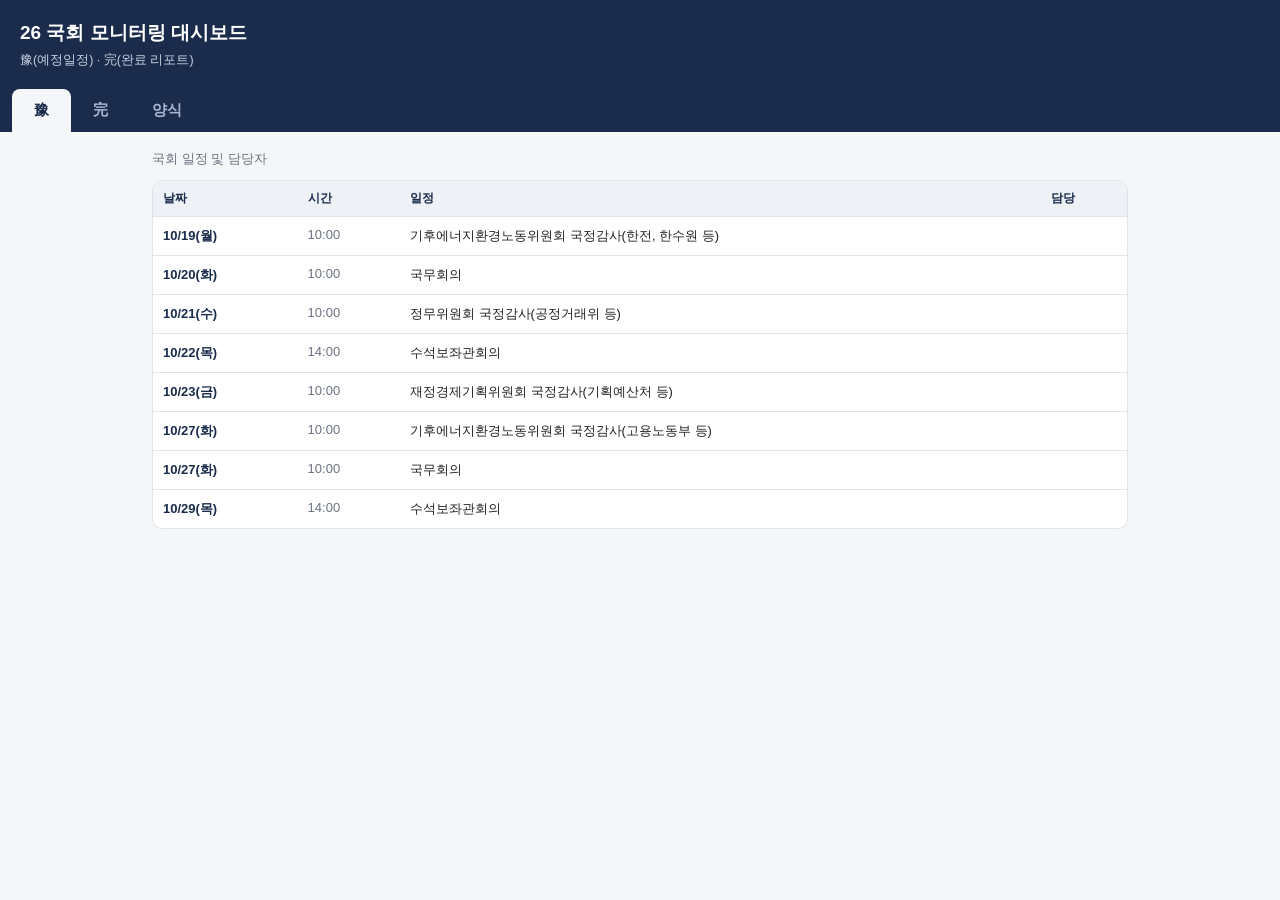
==== commit 065e7702: "Replace upcoming schedule with eight requested October meetings" ====
--- a/index.html
+++ b/index.html
@@ -257,99 +257,34 @@
           <tr><th>날짜</th><th>시간</th><th>일정</th><th>담당</th></tr>
         </thead>
         <tbody>
-          
-          
-          
-          
           <tr>
-            <td class="col-date">10/13(화)</td>
+            <td class="col-date">10/19(월)</td>
+            <td class="col-time">10:00</td>
+            <td>기후에너지환경노동위원회 국정감사(한전, 한수원 등)</td>
+            <td></td>
+          </tr>
+          <tr>
+            <td class="col-date">10/20(화)</td>
             <td class="col-time">10:00</td>
             <td>국무회의</td>
             <td></td>
           </tr>
-          
           <tr>
-            <td class="col-date">10/15(목)</td>
+            <td class="col-date">10/21(수)</td>
+            <td class="col-time">10:00</td>
+            <td>정무위원회 국정감사(공정거래위 등)</td>
+            <td></td>
+          </tr>
+          <tr>
+            <td class="col-date">10/22(목)</td>
             <td class="col-time">14:00</td>
             <td>수석보좌관회의</td>
             <td></td>
           </tr>
           <tr>
-            <td class="col-date">10/19(월)</td>
-            <td class="col-time">10:00</td>
-            <td>정무위원회 국정감사(금융위원회 등)</td>
-            <td></td>
-          </tr>
-          <tr>
-            <td class="col-date">10/19(월)</td>
-            <td class="col-time">10:00</td>
-            <td>기후에너지환경노동위원회 국정감사(온실가스종합정보센터 등)</td>
-            <td></td>
-          </tr>
-          <tr>
-            <td class="col-date">10/20(화)</td>
-            <td class="col-time">10:00</td>
-            <td>재정경제기획위원회 국정감사(한국수출입은행 등)</td>
-            <td></td>
-          </tr>
-          <tr>
-            <td class="col-date">10/20(화)</td>
-            <td class="col-time">10:00</td>
-            <td>국무회의</td>
-            <td></td>
-          </tr>
-          <tr>
-            <td class="col-date">10/21(수)</td>
-            <td class="col-time">10:00</td>
-            <td>정무위원회 국정감사(국가보훈부 등)</td>
-            <td></td>
-          </tr>
-          <tr>
-            <td class="col-date">10/22(목)</td>
-            <td class="col-time">10:00</td>
-            <td>정무위원회 국정감사(금융위원회 등)</td>
-            <td></td>
-          </tr>
-          <tr>
-            <td class="col-date">10/22(목)</td>
-            <td class="col-time">10:00</td>
-            <td>재정경제기획위원회 국정감사(재정경제부 등)</td>
-            <td></td>
-          </tr>
-          <tr>
-            <td class="col-date">10/22(목)</td>
-            <td class="col-time">10:00</td>
-            <td>산업통상자원중소벤처기업위원회 국정감사(산업통상부 등)</td>
-            <td></td>
-          </tr>
-          <tr>
-            <td class="col-date">10/22(목)</td>
-            <td class="col-time">14:00</td>
-            <td>수석보좌관회의</td>
-            <td></td>
-          </tr>
-          <tr>
             <td class="col-date">10/23(금)</td>
             <td class="col-time">10:00</td>
             <td>재정경제기획위원회 국정감사(기획예산처 등)</td>
-            <td></td>
-          </tr>
-          <tr>
-            <td class="col-date">10/23(금)</td>
-            <td class="col-time">10:00</td>
-            <td>산업통상자원중소벤처기업위원회 국정감사(중소벤처기업부 등)</td>
-            <td></td>
-          </tr>
-          <tr>
-            <td class="col-date">10/23(금)</td>
-            <td class="col-time">10:00</td>
-            <td>기후에너지환경노동위원회 국정감사(근로복지공단 등)</td>
-            <td></td>
-          </tr>
-          <tr>
-            <td class="col-date">10/26(월)</td>
-            <td class="col-time">10:00</td>
-            <td>기후에너지환경노동위원회 국정감사(기후에너지환경부 등)</td>
             <td></td>
           </tr>
           <tr>
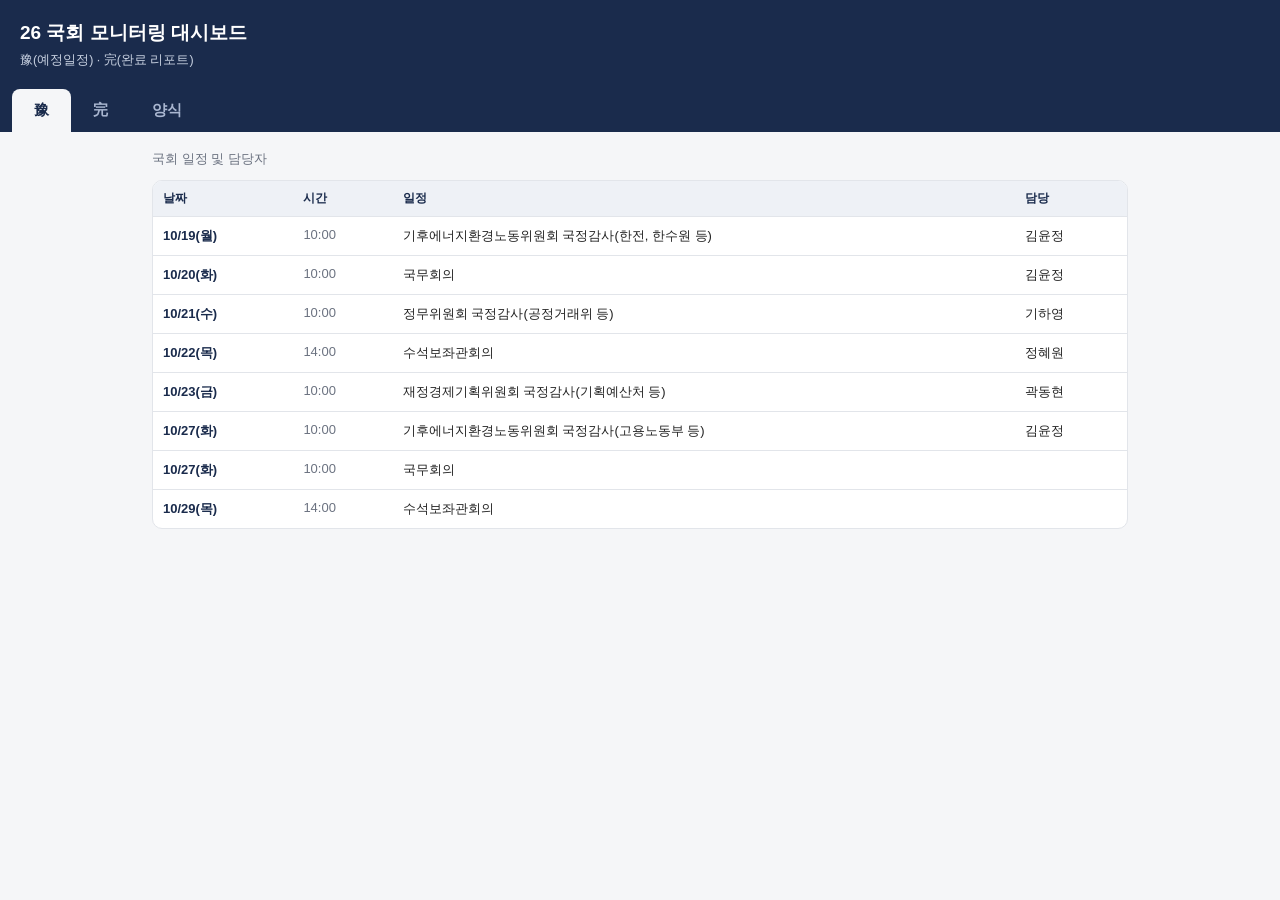
==== commit c1693d94: "Assign staff to six upcoming October schedules" ====
--- a/index.html
+++ b/index.html
@@ -261,37 +261,37 @@
             <td class="col-date">10/19(월)</td>
             <td class="col-time">10:00</td>
             <td>기후에너지환경노동위원회 국정감사(한전, 한수원 등)</td>
-            <td></td>
+            <td>김윤정</td>
           </tr>
           <tr>
             <td class="col-date">10/20(화)</td>
             <td class="col-time">10:00</td>
             <td>국무회의</td>
-            <td></td>
+            <td>김윤정</td>
           </tr>
           <tr>
             <td class="col-date">10/21(수)</td>
             <td class="col-time">10:00</td>
             <td>정무위원회 국정감사(공정거래위 등)</td>
-            <td></td>
+            <td>기하영</td>
           </tr>
           <tr>
             <td class="col-date">10/22(목)</td>
             <td class="col-time">14:00</td>
             <td>수석보좌관회의</td>
-            <td></td>
+            <td>정혜원</td>
           </tr>
           <tr>
             <td class="col-date">10/23(금)</td>
             <td class="col-time">10:00</td>
             <td>재정경제기획위원회 국정감사(기획예산처 등)</td>
-            <td></td>
+            <td>곽동현</td>
           </tr>
           <tr>
             <td class="col-date">10/27(화)</td>
             <td class="col-time">10:00</td>
             <td>기후에너지환경노동위원회 국정감사(고용노동부 등)</td>
-            <td></td>
+            <td>김윤정</td>
           </tr>
           <tr>
             <td class="col-date">10/27(화)</td>
@@ -370,7 +370,7 @@
           </tr>
           <tr class="done-row">
             <td class="col-date">10/1(목)</td>
-            <td class="col-time"></td>
+            <td class="col-time">10:00</td>
             <td>정무위원회</td>
             <td>김윤정</td>
             <td class="col-report"><button class="report-btn" data-target="report-23">보기</button></td>
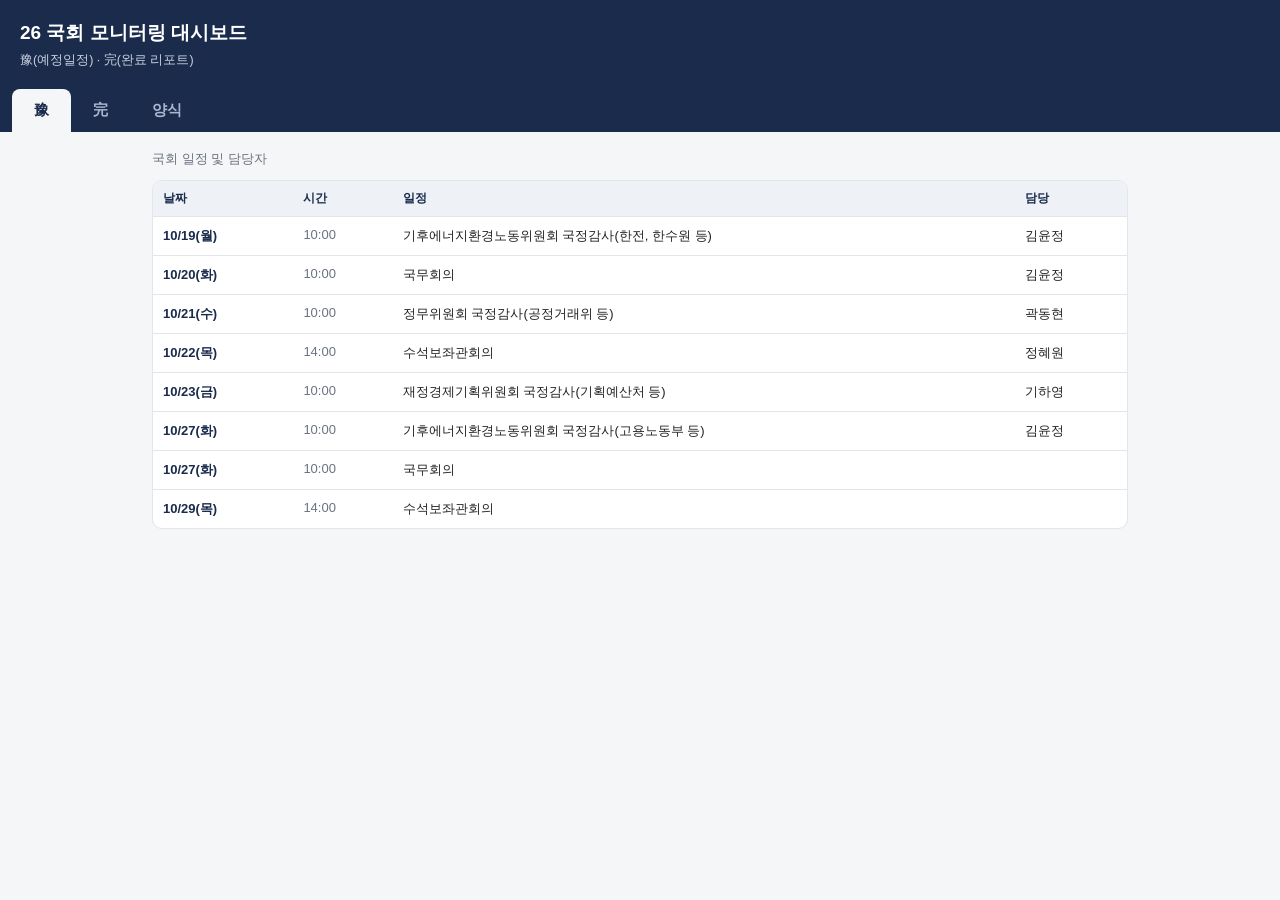
==== commit b6f2bbee: "Swap staff assignments for October 21 and 23" ====
--- a/index.html
+++ b/index.html
@@ -273,7 +273,7 @@
             <td class="col-date">10/21(수)</td>
             <td class="col-time">10:00</td>
             <td>정무위원회 국정감사(공정거래위 등)</td>
-            <td>기하영</td>
+            <td>곽동현</td>
           </tr>
           <tr>
             <td class="col-date">10/22(목)</td>
@@ -285,7 +285,7 @@
             <td class="col-date">10/23(금)</td>
             <td class="col-time">10:00</td>
             <td>재정경제기획위원회 국정감사(기획예산처 등)</td>
-            <td>곽동현</td>
+            <td>기하영</td>
           </tr>
           <tr>
             <td class="col-date">10/27(화)</td>
